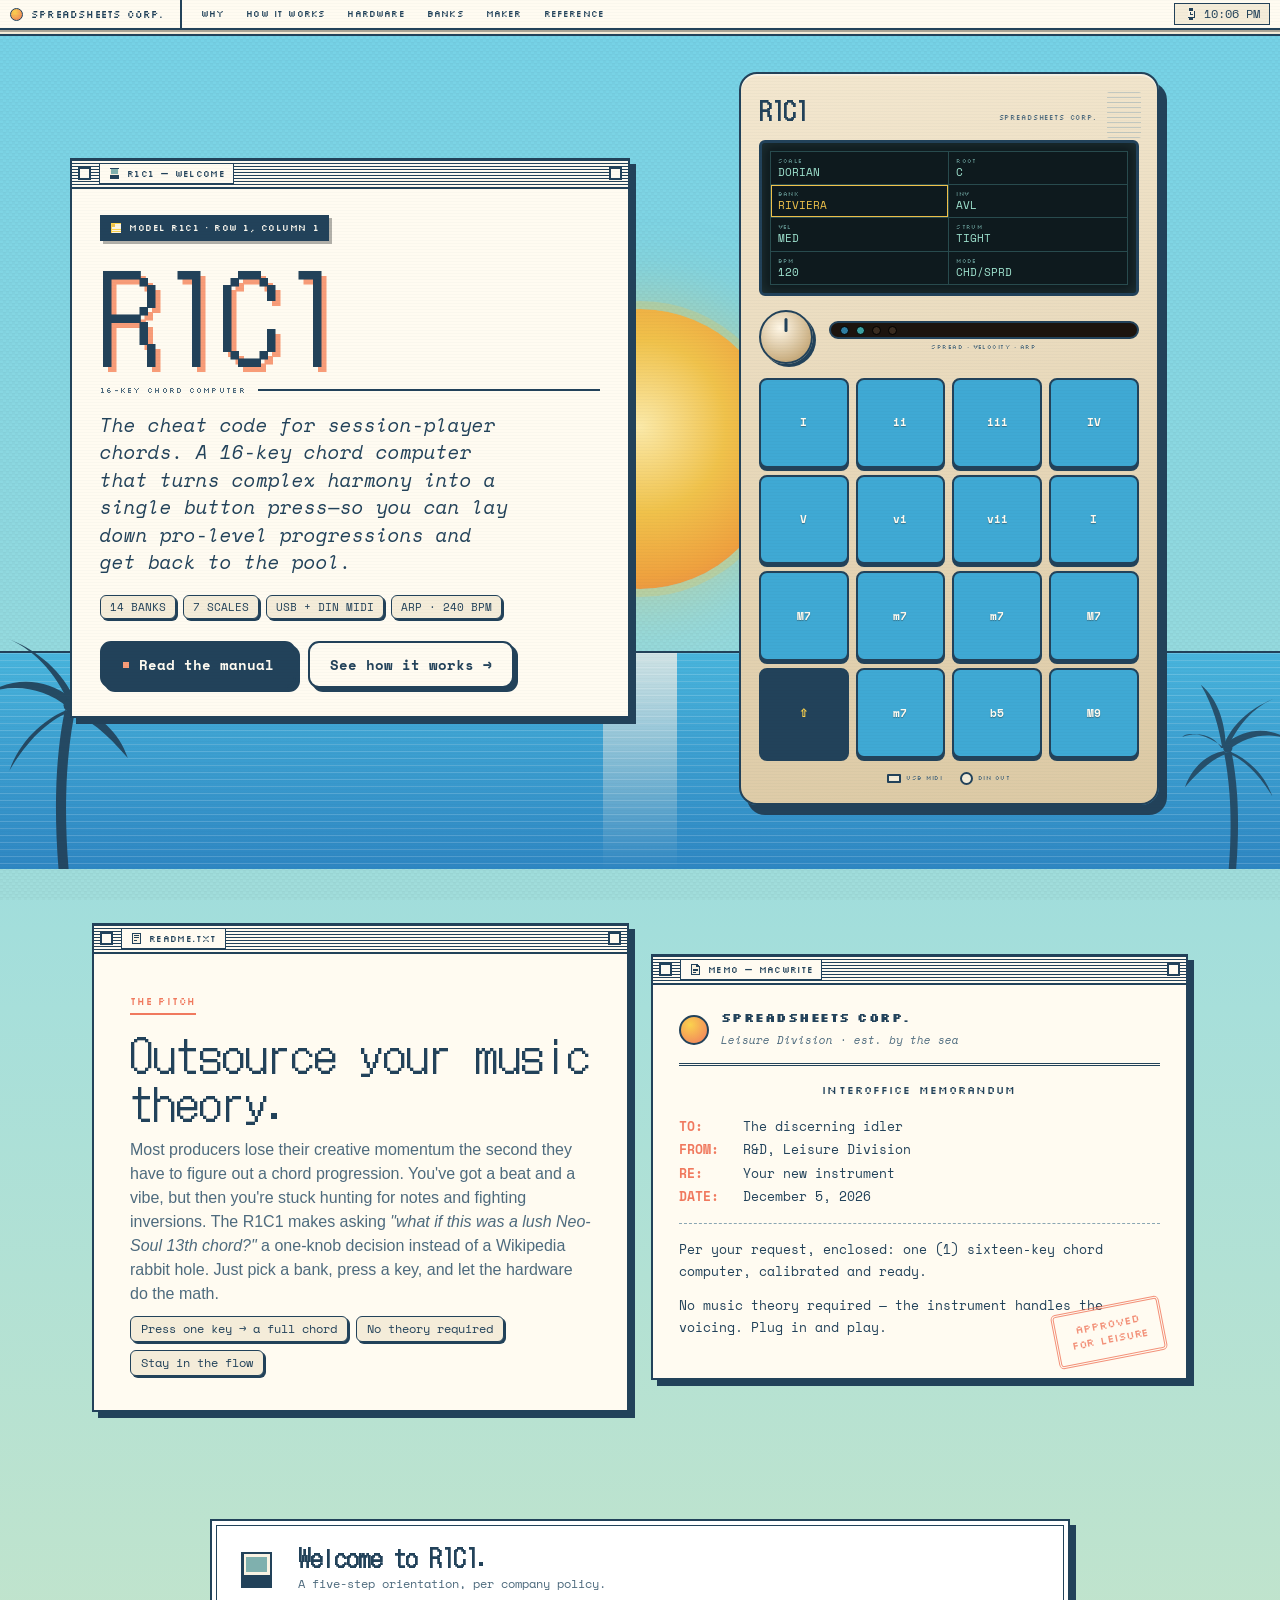
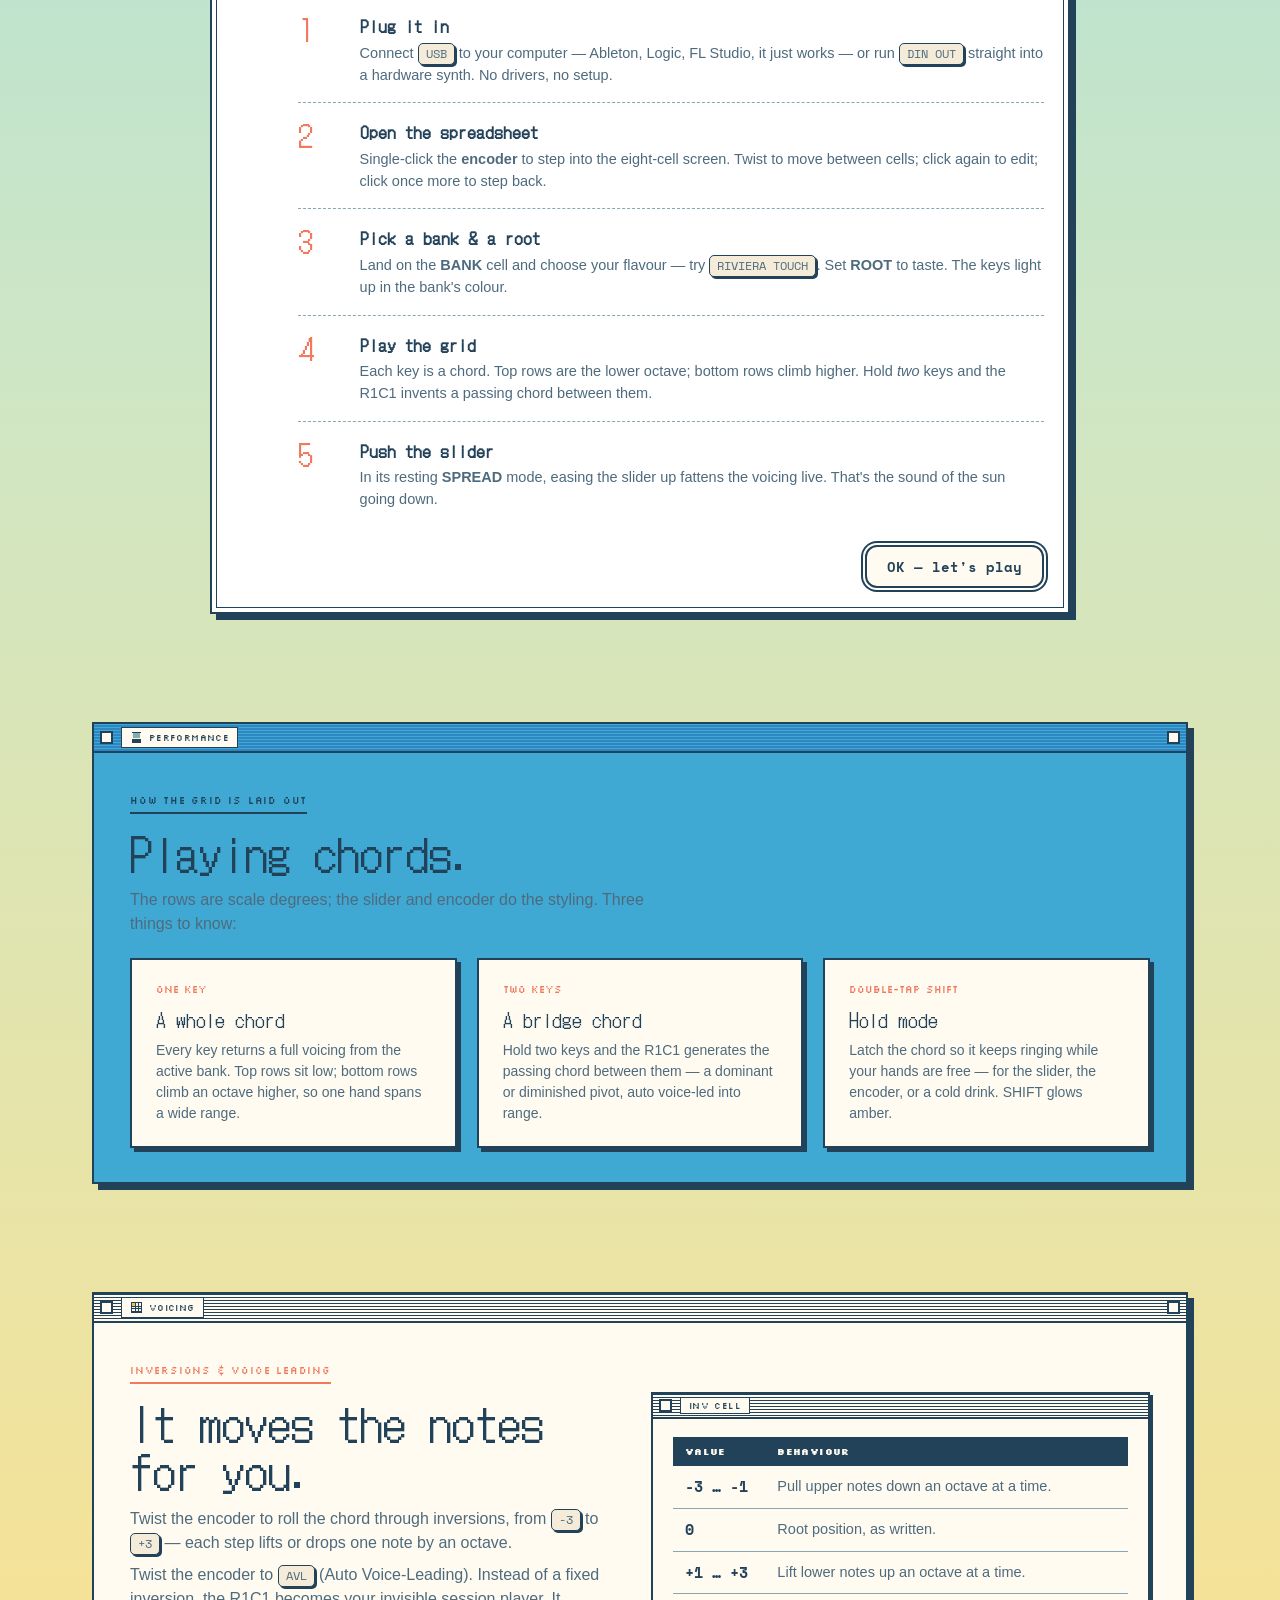
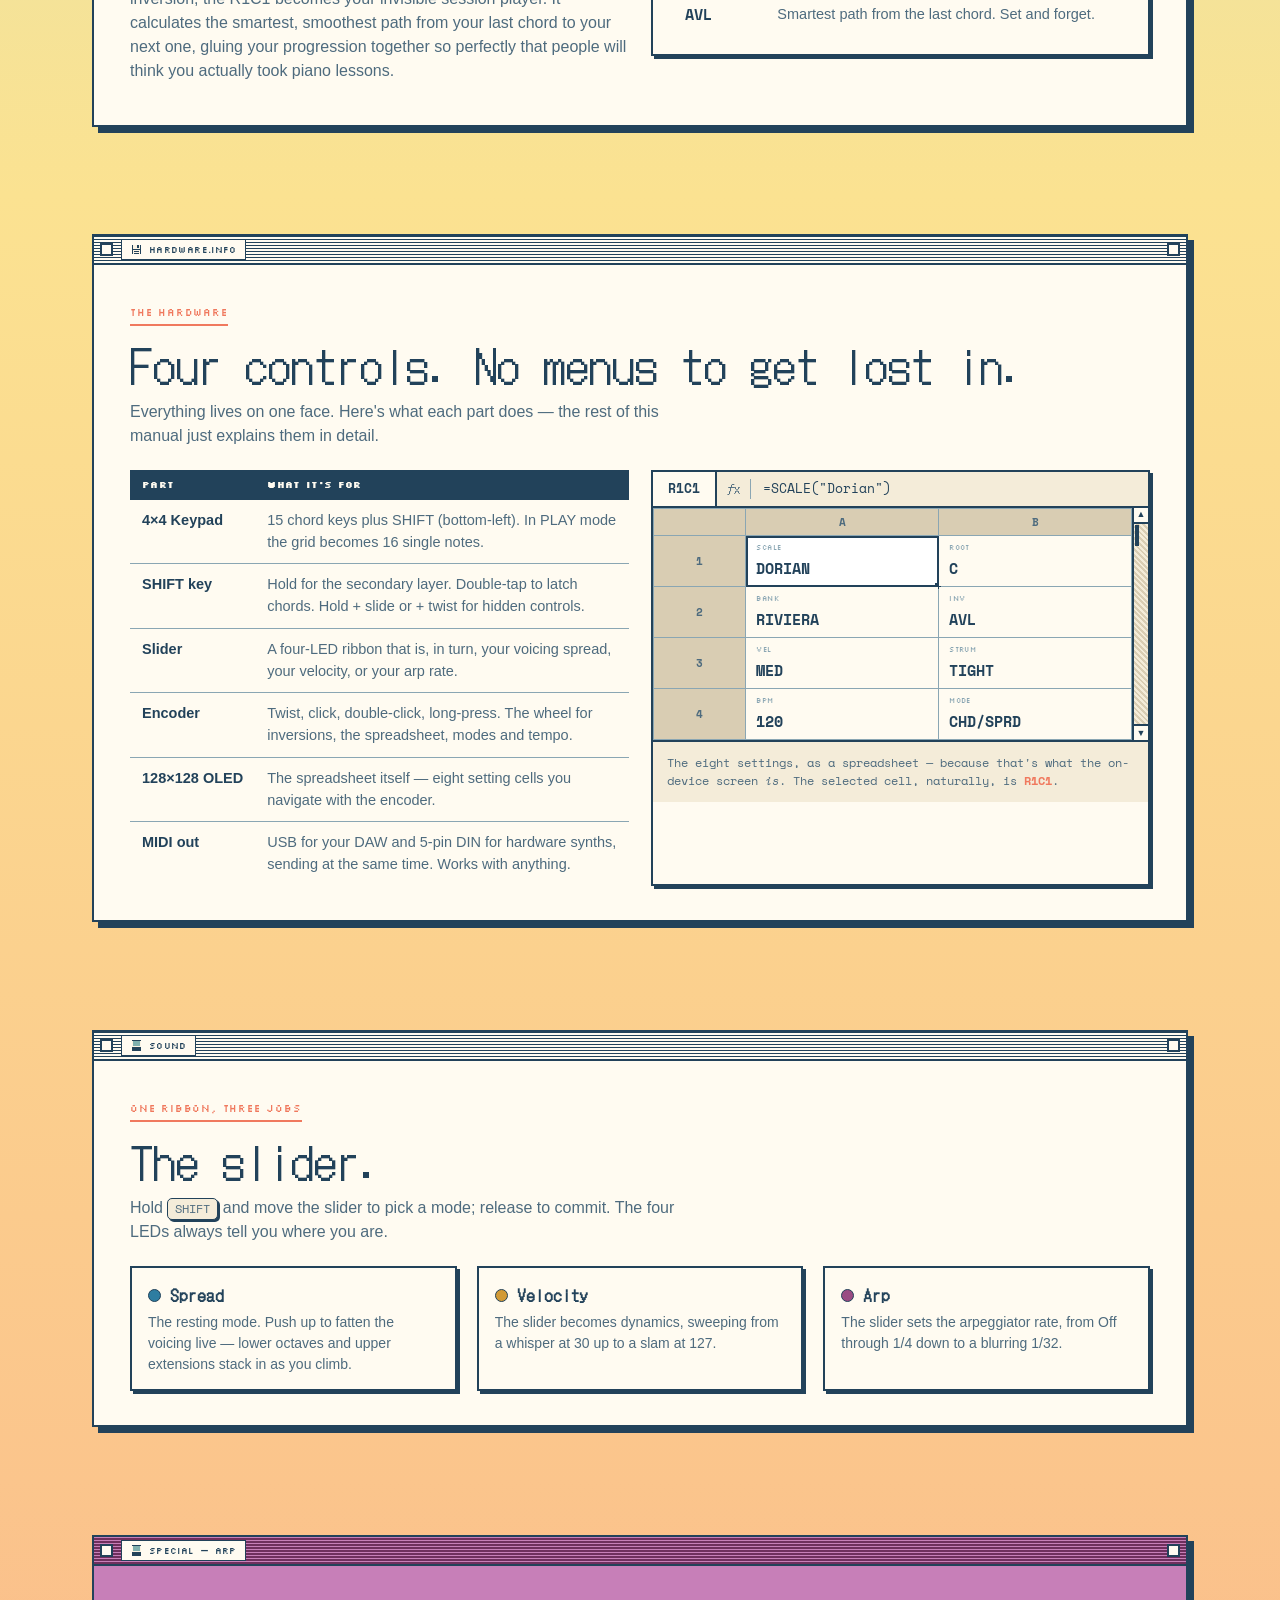
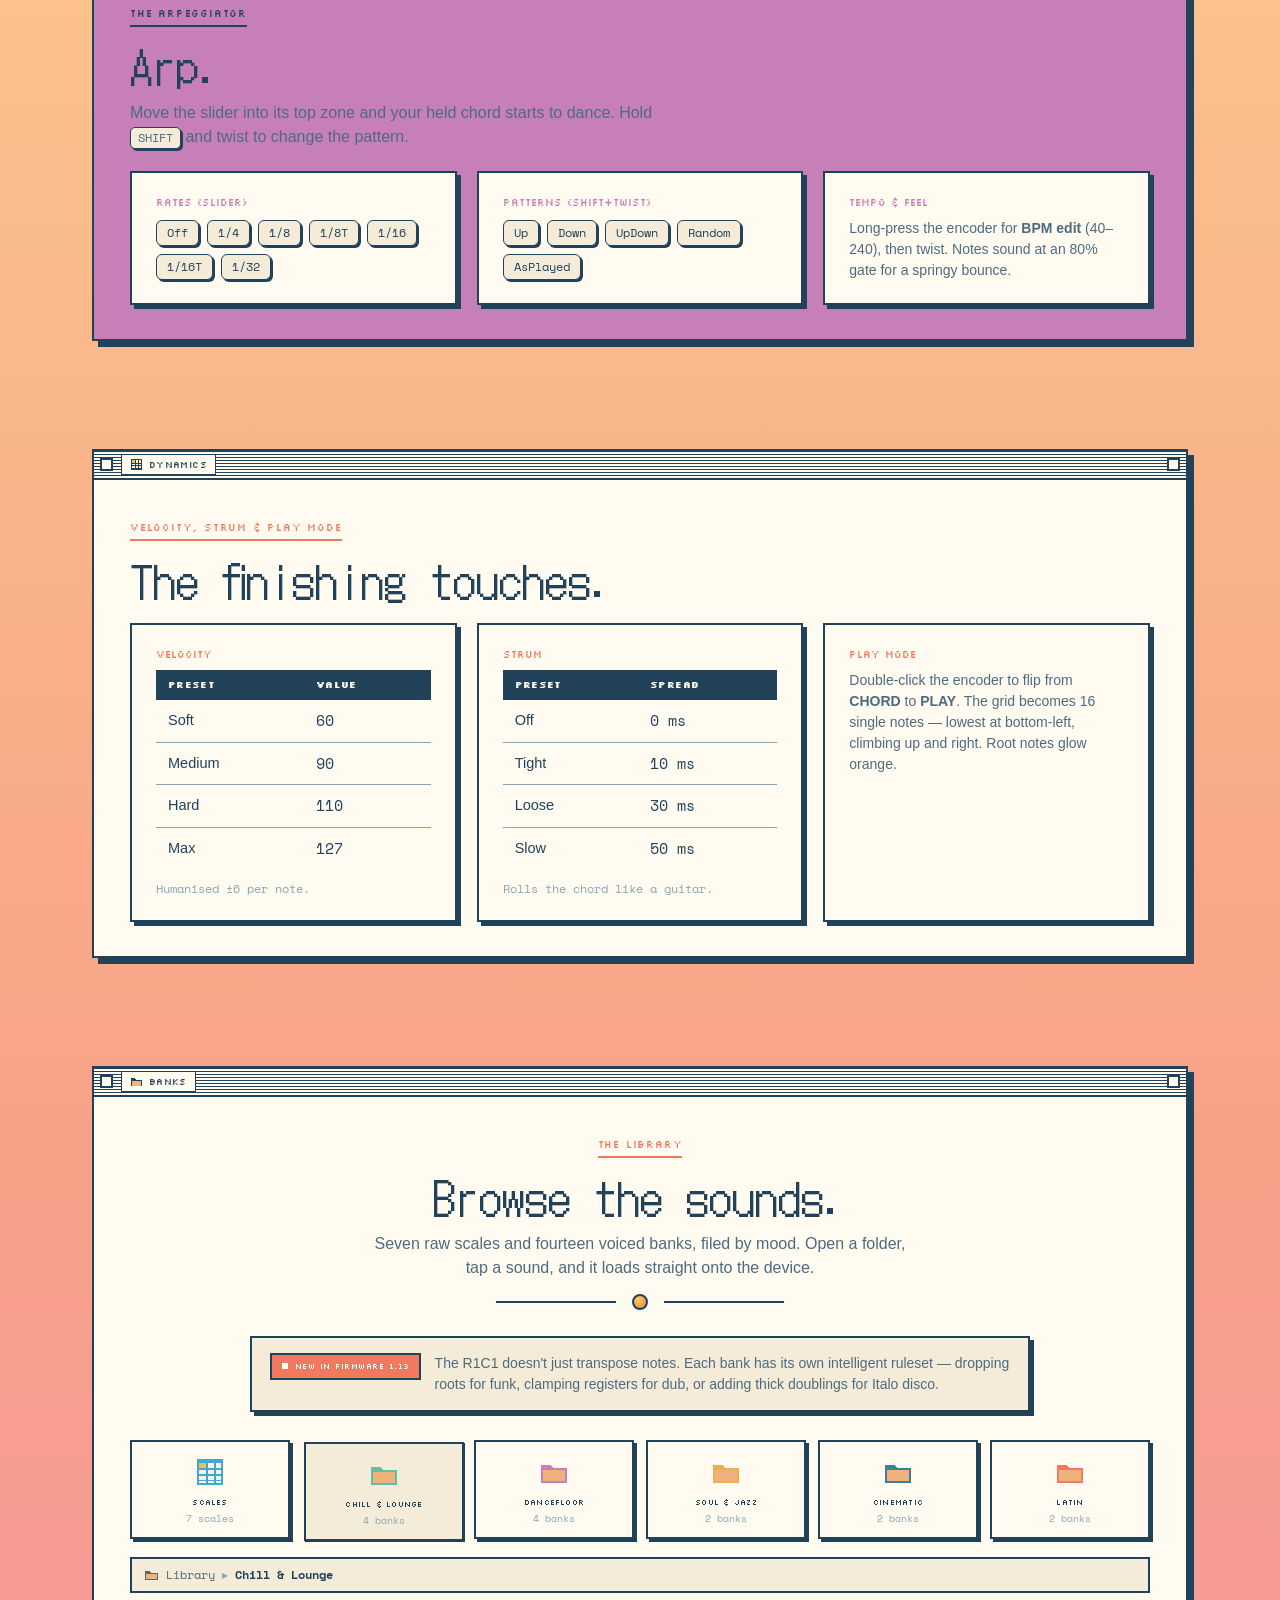
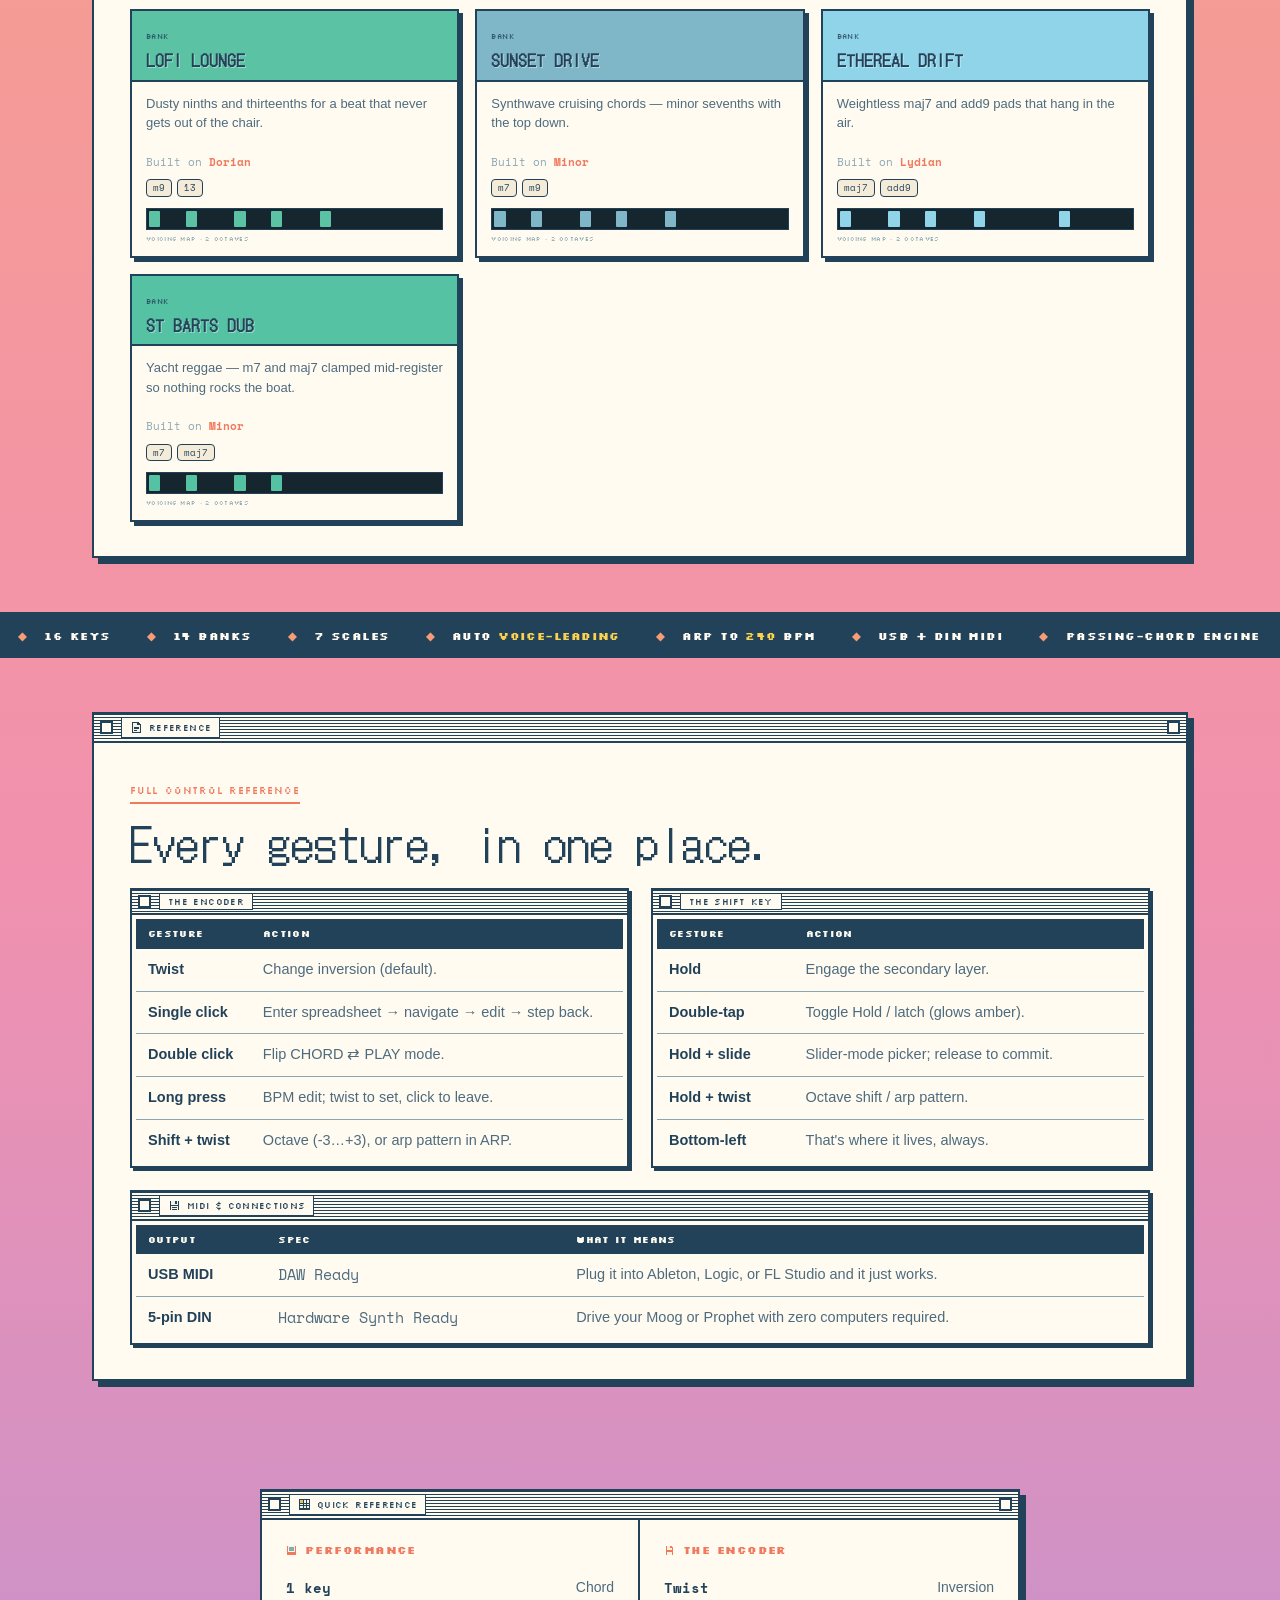
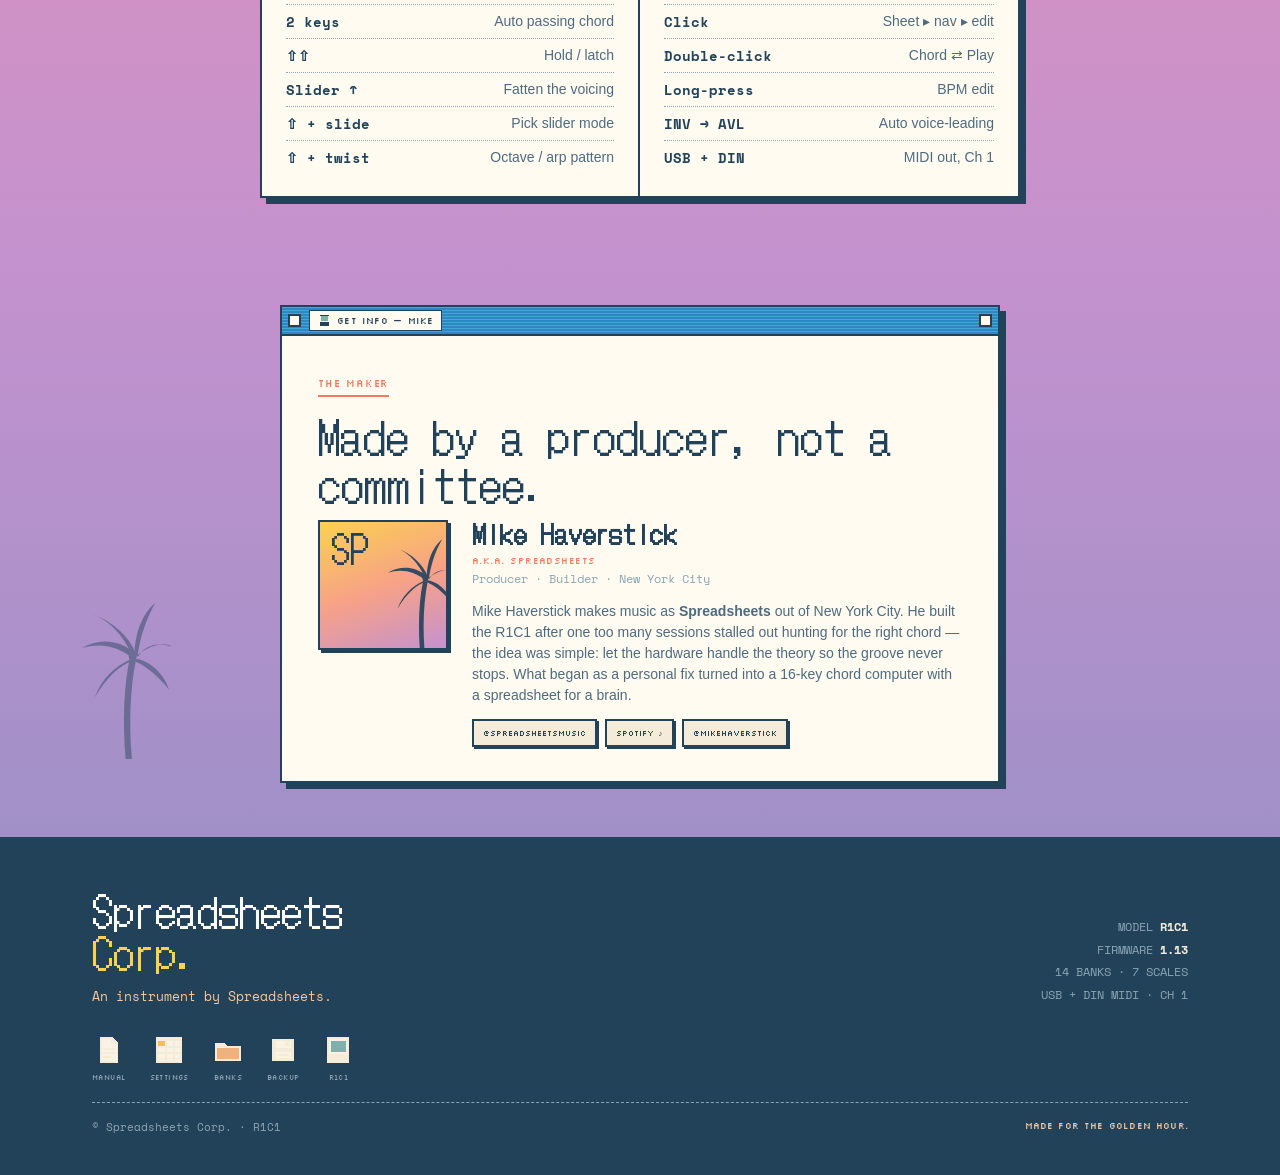
==== index.html @ 2d32500c "Rename to index.html" ====
<!DOCTYPE html>
<html lang="en">
<head>
<meta charset="UTF-8">
<meta name="viewport" content="width=device-width, initial-scale=1.0">
<title>R1C1 — Spreadsheets Corp.</title>
<link rel="preconnect" href="https://fonts.googleapis.com">
<link rel="preconnect" href="https://fonts.gstatic.com" crossorigin>
<link href="https://fonts.googleapis.com/css2?family=DotGothic16&family=Silkscreen:wght@400;700&family=Space+Mono:ital,wght@0,400;0,700;1,400&display=swap" rel="stylesheet">
<style>
/* =========================================================================
   R1C1 — SPREADSHEETS CORP.  v3
   A vintage OS that boots on the Riviera. Teal desktop, cream software.
   ========================================================================= */
:root{
  --desktop:#57C4DD; --desktop-2:#3FAACB;
  --paper:#FBF4E6; --paper-2:#FFFBF1; --paper-3:#F4ECD9;
  --ink:#22425A; --ink-2:#4E6B7E; --ink-3:#8AA6B3;
  --terra:#F0795E; --coral:#F89C78; --peach:#FBC79A; --sun:#FBD24E; --gold:#F2B23D;
  --azure:#3FA9D4; --azure-deep:#2E86C2; --sea-foam:#86D7C2; --noir:#3E6E86; --magenta:#C77FB8;
  --shadow:#22425A; --device-key:#3FA9D4;
}
*{box-sizing:border-box;margin:0;padding:0;}
html{scroll-behavior:smooth;background:#74D2E7;}
@media (prefers-reduced-motion:reduce){html{scroll-behavior:auto;}}
body{font-family:Geneva,Tahoma,Verdana,Arial,sans-serif;color:var(--ink);line-height:1.5;-webkit-font-smoothing:antialiased;overflow-x:hidden;position:relative;
  background:linear-gradient(180deg,#74D2E7 0%,#A7DFDA 11%,#CDE6C6 21%,#FBE291 37%,#FBC58C 51%,#F7A188 65%,#F291AE 79%,#C492CE 90%,#8C8FC4 100%) no-repeat;
  background-size:100% 100%;background-attachment:scroll;}

/* desktop stipple */
body::before{content:"";position:fixed;inset:0;pointer-events:none;z-index:0;
  background-image:linear-gradient(45deg,rgba(0,0,0,.07) 25%,transparent 25%,transparent 75%,rgba(0,0,0,.07) 75%),linear-gradient(45deg,rgba(0,0,0,.07) 25%,transparent 25%,transparent 75%,rgba(0,0,0,.07) 75%);
  background-size:6px 6px;background-position:0 0,3px 3px;opacity:.3;}

/* CRT scanlines — static, no flicker */
.crt{position:fixed;inset:0;z-index:998;pointer-events:none;
  background:repeating-linear-gradient(to bottom,rgba(34,66,90,.06) 0 1px,transparent 1px 3px);
  mix-blend-mode:multiply;opacity:.4;}

.display,h2.sec,.wordmark{font-family:'DotGothic16',sans-serif;}
.pixel{font-family:'Silkscreen',monospace;letter-spacing:.02em;text-transform:uppercase;}
.mono{font-family:'Space Mono',monospace;}

/* Susan Kare style icons */
.kare{width:1em;height:1em;display:inline-block;vertical-align:-.16em;shape-rendering:crispEdges;color:inherit;}
.kare.big{width:2.6em;height:2.6em;}

/* ---------- WINDOW CHROME ---------- */
.window{background:var(--paper-2);border:2px solid var(--ink);box-shadow:6px 6px 0 var(--shadow);position:relative;}
.titlebar{border-bottom:2px solid var(--ink);min-height:24px;display:flex;align-items:center;gap:8px;padding:3px 6px;
  background:repeating-linear-gradient(to bottom,var(--ink) 0 1px,transparent 1px 3px);position:relative;}
.titlebar.active-azure{background:repeating-linear-gradient(to bottom,var(--azure) 0 1px,transparent 1px 3px),var(--azure-deep);}
.titlebar.active-mag{background:repeating-linear-gradient(to bottom,var(--magenta) 0 1px,transparent 1px 3px),#6f2f5d;}
.titlebar.active-azure,.titlebar.active-mag{border-bottom-color:var(--ink);}
.titlebar .close,.titlebar .zoom{width:13px;height:13px;background:var(--paper-2);border:2px solid var(--ink);flex:0 0 auto;}
.titlebar .ttl{font-family:'Silkscreen',monospace;font-size:9px;text-transform:uppercase;background:var(--paper-2);padding:3px 8px;color:var(--ink);letter-spacing:.04em;border:1px solid var(--ink);line-height:1;display:inline-flex;align-items:center;gap:6px;}
.titlebar .ttl .kare{font-size:13px;}
.titlebar .grow{flex:1;}

/* ---------- MENU BAR ---------- */
.menubar{position:sticky;top:0;z-index:700;background:var(--paper-2);border-bottom:2px solid var(--ink);display:flex;align-items:center;height:30px;padding:0 10px;box-shadow:0 2px 0 rgba(0,0,0,.3);}
.menubar .brand{display:flex;align-items:center;gap:8px;font-family:'Silkscreen',monospace;font-size:10px;text-transform:uppercase;padding-right:16px;letter-spacing:.02em;border-right:2px solid var(--ink);margin-right:8px;height:100%;}
.menubar .brand .sun{width:13px;height:13px;border-radius:50%;background:radial-gradient(circle at 35% 30%,var(--sun),var(--terra));border:1.5px solid var(--ink);flex:0 0 auto;}
.menubar nav{display:flex;flex:1;height:100%;}
.menubar nav a{font-family:'Silkscreen',monospace;font-size:9px;text-transform:uppercase;color:var(--ink);text-decoration:none;padding:0 11px;display:flex;align-items:center;letter-spacing:.02em;}
.menubar nav a:hover{background:var(--ink);color:var(--paper-2);}
.menubar .clock{font-family:'Space Mono',monospace;font-size:12px;border:1.5px solid var(--ink);padding:1px 9px;background:var(--paper-3);display:inline-flex;align-items:center;gap:6px;}
.menubar .clock .kare{font-size:14px;}
@media (max-width:820px){.menubar nav{display:none;}.menubar .brand{font-size:9px;border-right:none;}}

/* ---------- LAYOUT ---------- */
.wrap{max-width:1140px;margin:0 auto;padding:0 22px;position:relative;z-index:1;}
section{position:relative;z-index:1;}
.band{padding:54px 0;}
.section-win{position:relative;}
.winbody{padding:34px 36px;}
.winbody.tint-azure{background:var(--azure);color:var(--ink);}
.winbody.tint-mag{background:var(--magenta);color:var(--ink);}
.eyebrow{font-family:'Silkscreen',monospace;font-size:10px;text-transform:uppercase;color:var(--terra);letter-spacing:.08em;margin-bottom:14px;display:inline-block;border-bottom:2px solid var(--terra);padding-bottom:4px;}
.tint-azure .eyebrow,.tint-mag .eyebrow{color:var(--ink);border-color:var(--ink);}
h2.sec{font-weight:400;font-size:clamp(26px,4.6vw,46px);line-height:1.05;letter-spacing:0;margin-bottom:12px;}
.sec-sub{font-size:16px;max-width:62ch;color:var(--ink-2);margin-bottom:8px;}
.tint-azure .sec-sub,.tint-mag .sec-sub{color:var(--ink-2);}
/* windows zoom-and-slide open like files landing on the desktop */
body.js .reveal{opacity:0;transform:translate(var(--rx,0),30px) scale(.94);transform-origin:top center;transition:opacity .5s ease,transform .62s cubic-bezier(.2,.85,.25,1.07);will-change:transform,opacity;}
.reveal.in{opacity:1!important;transform:none!important;}
.reveal.from-left{--rx:-48px;} .reveal.from-right{--rx:48px;}
/* pixel headlines wipe in like they're being drawn */
body.js .reveal h2.sec{clip-path:inset(0 103% 0 0);transition:clip-path .72s cubic-bezier(.32,.72,.18,1) .16s;}
body.js .reveal.in h2.sec{clip-path:inset(0 0 0 0)!important;}
/* staggered children */
body.js .stagger>*{opacity:0;transform:translateY(20px);transition:opacity .45s ease,transform .52s cubic-bezier(.2,.8,.2,1);}
body.js .stagger.in>*{opacity:1!important;transform:none!important;}
.stagger.in>*:nth-child(1){transition-delay:.04s}.stagger.in>*:nth-child(2){transition-delay:.10s}.stagger.in>*:nth-child(3){transition-delay:.16s}.stagger.in>*:nth-child(4){transition-delay:.22s}.stagger.in>*:nth-child(5){transition-delay:.28s}.stagger.in>*:nth-child(6){transition-delay:.34s}.stagger.in>*:nth-child(7){transition-delay:.40s}.stagger.in>*:nth-child(8){transition-delay:.46s}
@media (prefers-reduced-motion:reduce){body.js .reveal,body.js .stagger>*{opacity:1;transform:none;transition:none;}body.js .reveal h2.sec{clip-path:none;}}
/* scroll progress as a Mac barber-pole bar */
.scrollprog{position:fixed;top:30px;left:0;right:0;height:6px;z-index:690;background:var(--paper-3);border-bottom:2px solid var(--ink);}
.scrollprog .fill{height:100%;width:0%;background:repeating-linear-gradient(135deg,var(--azure) 0 7px,var(--sun) 7px 14px);}
@media (prefers-reduced-motion:no-preference){.scrollprog .fill{animation:barber 1.1s linear infinite;}}
@keyframes barber{from{background-position:0 0;}to{background-position:-19.8px 0;}}

/* desktop clutter icons */
.dt-icon{position:absolute;z-index:0;text-align:center;color:var(--paper-2);width:64px;}
.dt-icon .kare{font-size:34px;filter:drop-shadow(2px 2px 0 rgba(0,0,0,.4));}
.dt-icon span{display:block;font-family:'Silkscreen',monospace;font-size:7px;margin-top:5px;letter-spacing:.04em;background:rgba(27,43,44,.5);padding:2px 3px;border-radius:2px;}
@media (max-width:1300px){.dt-icon{display:none;}}

/* ---------- BOOT ---------- */
#boot{position:fixed;inset:0;z-index:2000;background:var(--desktop);display:flex;align-items:center;justify-content:center;transition:opacity .55s ease;
  background-image:linear-gradient(45deg,rgba(0,0,0,.13) 25%,transparent 25%,transparent 75%,rgba(0,0,0,.13) 75%),linear-gradient(45deg,rgba(0,0,0,.13) 25%,transparent 25%,transparent 75%,rgba(0,0,0,.13) 75%);
  background-size:6px 6px;background-position:0 0,3px 3px;}
#boot.gone{opacity:0;pointer-events:none;}
#boot .dlg{background:var(--paper-2);border:2px solid var(--ink);box-shadow:7px 7px 0 rgba(0,0,0,.5);width:300px;max-width:86vw;}
#boot .dlg .tb{height:18px;border-bottom:2px solid var(--ink);background:repeating-linear-gradient(to bottom,var(--ink) 0 1px,transparent 1px 3px);}
#boot .dlg .in{padding:26px 22px;text-align:center;}
#boot .dlg .mac{color:var(--ink);font-size:46px;margin-bottom:14px;}
#boot .dlg b{font-family:'Silkscreen',monospace;font-size:15px;display:block;letter-spacing:.04em;}
#boot .dlg span{font-family:'Silkscreen',monospace;font-size:8px;color:var(--ink-2);display:block;letter-spacing:.16em;margin-top:6px;}
#boot .bgrid{display:grid;grid-template-columns:repeat(8,1fr);gap:3px;margin:18px auto 8px;width:150px;}
#boot .bgrid i{aspect-ratio:1;border:1px solid var(--ink-3);background:var(--paper-3);opacity:.25;animation:bootcell .05s linear forwards;}
@keyframes bootcell{to{opacity:1;background:var(--coral);border-color:var(--terra);}}
#boot .fw{font-family:'Space Mono',monospace;font-size:10px;color:var(--ink-3);margin-top:6px;}

/* ---------- HERO ---------- */
#top{position:relative;overflow:hidden;}
.sky{position:absolute;inset:0;z-index:0;background:linear-gradient(180deg,#5FC8E0 0%,#9ADBD6 24%,#FBD667 50%,#F8A878 70%,#F58FA0 100%);}
.sun-big{position:absolute;left:50%;top:50%;transform:translate(-50%,-50%);width:280px;height:280px;border-radius:50%;z-index:0;background:radial-gradient(circle at 50% 42%,#FBE9A8 0%,#F0C24B 40%,#EFA23F 70%,#E07A4B 100%);box-shadow:0 0 0 8px rgba(240,194,75,.25),0 0 80px rgba(240,194,75,.5);}
.hero-ocean{position:absolute;left:0;right:0;bottom:0;height:26%;z-index:1;background:linear-gradient(180deg,#48B4DC 0%,#2E86C2 100%);border-top:2px solid var(--ink);overflow:hidden;}
.hero-ocean::before{content:"";position:absolute;inset:0;background:repeating-linear-gradient(to bottom,rgba(255,255,255,.16) 0 1px,transparent 1px 7px);}
.hero-ocean .sun-reflect{position:absolute;left:50%;top:0;bottom:0;width:74px;transform:translateX(-50%);background:linear-gradient(180deg,rgba(251,210,78,.75),rgba(251,210,78,0));mix-blend-mode:screen;}
.palm{position:absolute;bottom:0;color:var(--ink);z-index:1;pointer-events:none;}
.palm-l{left:-20px;width:152px;height:252px;opacity:.92;}
.palm-r{right:-14px;width:112px;height:186px;opacity:.85;transform:scaleX(-1);}
@media(max-width:760px){.palm-r{display:none;}.palm-l{width:104px;height:172px;left:-22px;opacity:.85;}.hero-ocean{height:20%;}}
.sea{position:absolute;left:0;right:0;bottom:0;height:30%;z-index:0;background:repeating-linear-gradient(to bottom,rgba(34,66,90,0) 0 2px,rgba(34,66,90,.10) 2px 3px),linear-gradient(180deg,rgba(245,143,160,.28),rgba(63,169,212,.6));}
.hero-inner{position:relative;z-index:2;padding:42px 0 64px;}
.hero-grid{display:grid;grid-template-columns:1.05fr .95fr;gap:40px;align-items:center;}
@media (max-width:900px){.hero-grid{grid-template-columns:1fr;gap:28px;}}
.hero-win{align-self:center;max-width:560px;}
.hero-win-body{padding:26px 28px 28px;}
.tagchip{display:inline-flex;align-items:center;gap:7px;font-family:'Silkscreen',monospace;font-size:9px;text-transform:uppercase;background:var(--ink);color:var(--paper-2);padding:6px 10px;letter-spacing:.06em;margin-bottom:18px;box-shadow:3px 3px 0 rgba(0,0,0,.3);}
.tagchip .kare{font-size:12px;color:var(--sun);}
.wordmark{font-weight:400;font-size:clamp(60px,12vw,118px);line-height:.92;letter-spacing:.01em;color:var(--ink);text-shadow:5px 5px 0 var(--coral);margin:0;}
.hero-namespec{display:flex;align-items:center;gap:12px;margin:16px 0 16px;}
.hero-namespec .ln{height:2px;background:var(--ink);flex:1;}
.hero-namespec span{font-family:'Silkscreen',monospace;font-size:8px;letter-spacing:.16em;color:var(--ink-2);text-transform:uppercase;white-space:nowrap;}
.hero-lede{font-family:'Space Mono',monospace;font-style:italic;font-size:clamp(15px,1.9vw,19px);color:var(--ink);max-width:34ch;margin:0 0 18px;line-height:1.45;}
.hero-chips{display:flex;flex-wrap:wrap;gap:7px;margin-bottom:22px;}
.hero-chips span{font-family:'Space Mono',monospace;font-size:11px;border:1.5px solid var(--ink);background:var(--paper-3);padding:3px 9px;border-radius:6px;box-shadow:2px 2px 0 var(--ink);}
.hero-buttons{display:flex;gap:12px;flex-wrap:wrap;}
.btn{display:inline-flex;align-items:center;gap:9px;font-family:'Space Mono',monospace;font-weight:700;font-size:14px;background:var(--paper-2);color:var(--ink);text-decoration:none;padding:11px 20px;border:2px solid var(--ink);box-shadow:4px 4px 0 var(--ink);border-radius:11px;transition:transform .08s,box-shadow .08s;cursor:pointer;}
.btn:hover{transform:translate(2px,2px);box-shadow:2px 2px 0 var(--ink);}
.btn.solid{background:var(--ink);color:var(--paper-2);}
.btn .blip{width:8px;height:8px;background:var(--coral);border:1.5px solid var(--ink);}
@keyframes heroRise{from{opacity:0;transform:translateY(22px);}to{opacity:1;transform:none;}}
@media (prefers-reduced-motion:no-preference){
  .hero-win{animation:heroRise .65s cubic-bezier(.2,.7,.2,1) both;animation-delay:1.9s;}
  #device{animation:heroRise .65s cubic-bezier(.2,.7,.2,1) both;animation-delay:2.05s;}
}

/* ---------- DEVICE ---------- */
.device-shell{background:linear-gradient(170deg,#F3E7CF,#DCC9A4);border:2px solid var(--ink);border-radius:18px;box-shadow:8px 10px 0 var(--shadow),inset 0 2px 0 rgba(255,255,255,.5);padding:18px;max-width:420px;margin:0 auto;position:relative;}
.device-shell::after{content:"";position:absolute;right:16px;top:18px;width:34px;height:46px;background:repeating-linear-gradient(to bottom,var(--ink-3) 0 1.5px,transparent 1.5px 5px);opacity:.45;border-radius:2px;}
.nameplate{display:flex;align-items:baseline;justify-content:space-between;margin-bottom:12px;padding-right:42px;}
.nameplate b{font-family:'DotGothic16',sans-serif;font-size:24px;}
.nameplate span{font-family:'Silkscreen',monospace;font-size:7px;color:var(--ink-2);letter-spacing:.12em;}
.oled{background:#0E1A1E;border:3px solid var(--ink);border-radius:6px;padding:8px;margin-bottom:14px;box-shadow:inset 0 0 14px rgba(127,176,174,.18);}
.oled-grid{display:grid;grid-template-columns:1fr 1fr;gap:1px;background:#284b4e;border:1px solid #284b4e;}
.ocell{background:#0E1A1E;padding:5px 7px;min-height:30px;}
.ocell .ok{font-family:'Silkscreen',monospace;font-size:6px;color:#5f8f8c;letter-spacing:.06em;}
.ocell .ov{font-family:'Space Mono',monospace;font-size:11px;color:#9fe3cf;line-height:1.2;}
.ocell.hot{outline:1.5px solid #F0C24B;outline-offset:-1px;}
.ocell.hot .ov{color:#F0C24B;}
.controlstrip{display:flex;align-items:center;gap:16px;margin-bottom:14px;}
.encoder{width:54px;height:54px;border-radius:50%;flex:0 0 auto;background:radial-gradient(circle at 38% 32%,#fff7e6,#cbb083 70%,#a98f63);border:2px solid var(--ink);box-shadow:3px 3px 0 var(--shadow);position:relative;}
.encoder::after{content:"";position:absolute;left:50%;top:6px;width:3px;height:14px;background:var(--ink);transform:translateX(-50%);border-radius:2px;}
.slider-mod{flex:1;}
.slider-track{height:18px;background:#1c140e;border:2px solid var(--ink);border-radius:10px;display:flex;align-items:center;gap:7px;padding:0 9px;}
.slider-track i{width:9px;height:9px;border-radius:50%;background:#3a2c20;border:1px solid #000;transition:background .2s;}
.slider-cap{font-family:'Silkscreen',monospace;font-size:6px;color:var(--ink-2);text-align:center;margin-top:4px;letter-spacing:.08em;}
.keypad{display:grid;grid-template-columns:repeat(4,1fr);gap:7px;}
.key{aspect-ratio:1;border:2px solid var(--ink);border-radius:8px;background:linear-gradient(160deg,#fff,#eadfc6);box-shadow:0 3px 0 var(--shadow);display:flex;align-items:center;justify-content:center;cursor:pointer;font-family:'Space Mono',monospace;font-size:11px;font-weight:700;color:var(--ink-2);transition:transform .06s,box-shadow .06s,background .2s;position:relative;}
.key .cap{position:relative;z-index:2;}
.key.lit{background:var(--device-key);color:var(--paper-2);text-shadow:0 1px 1px rgba(43,32,24,.4);}
.key.shift{background:var(--ink);color:var(--sun);}
.key.shift.holdon{background:var(--sun);color:var(--ink);}
.key:hover{transform:translateY(2px);box-shadow:0 1px 0 var(--shadow);}
.key.press{transform:translateY(3px);box-shadow:0 0 0 var(--shadow);filter:brightness(1.15);}
.ports{display:flex;justify-content:center;gap:18px;margin-top:14px;}
.port{display:flex;align-items:center;gap:5px;font-family:'Silkscreen',monospace;font-size:6px;color:var(--ink-2);letter-spacing:.08em;}
.port .din{width:13px;height:13px;border-radius:50%;border:2px solid var(--ink);background:var(--paper-3);}
.port .usb{width:14px;height:9px;border:2px solid var(--ink);background:var(--paper-3);border-radius:1px;}

/* ---------- SPEC TICKER ---------- */
.specbar{background:var(--ink);color:var(--paper-2);border-top:2px solid var(--ink);border-bottom:2px solid var(--ink);overflow:hidden;white-space:nowrap;}
.specbar .run{display:inline-block;padding:9px 0;animation:marquee 26s linear infinite;}
.specbar:hover .run{animation-play-state:paused;}
@keyframes marquee{from{transform:translateX(0);}to{transform:translateX(-50%);}}
.specbar .run b{font-family:'Silkscreen',monospace;font-size:11px;letter-spacing:.04em;margin:0 18px;}
.specbar .run b i{color:var(--sun);font-style:normal;}
.specbar .run b::before{content:"\25C6";color:var(--coral);margin-right:18px;}

/* ---------- CARDS / GRIDS ---------- */
.panel{background:var(--paper-2);border:2px solid var(--ink);box-shadow:4px 4px 0 var(--shadow);padding:22px 24px;}
.tint-azure .panel,.tint-mag .panel{background:var(--paper-2);color:var(--ink);}
.grid-2{display:grid;grid-template-columns:1fr 1fr;gap:22px;}
.grid-3{display:grid;grid-template-columns:repeat(3,1fr);gap:20px;}
@media (max-width:860px){.grid-2,.grid-3{grid-template-columns:1fr;}}
.cardh{font-family:'DotGothic16',sans-serif;font-size:19px;margin-bottom:6px;}
.pixsm{font-family:'Silkscreen',monospace;font-size:10px;margin-bottom:8px;}

/* ---------- MEMO ---------- */
.memo .winbody{padding:24px 26px 28px;position:relative;}
.letterhead{display:flex;align-items:center;gap:12px;border-bottom:3px double var(--ink);padding-bottom:12px;margin-bottom:16px;}
.letterhead .lh-sun{width:30px;height:30px;border-radius:50%;background:radial-gradient(circle at 35% 30%,var(--sun),var(--terra));border:2px solid var(--ink);flex:0 0 auto;}
.letterhead b{font-family:'Silkscreen',monospace;font-size:12px;letter-spacing:.04em;display:block;}
.letterhead i{font-family:'Space Mono',monospace;font-style:italic;font-size:11px;color:var(--ink-2);}
.memo-title{font-family:'Silkscreen',monospace;font-size:11px;letter-spacing:.1em;text-align:center;margin-bottom:16px;text-transform:uppercase;}
.memo-fields{font-family:'Space Mono',monospace;font-size:13px;border-collapse:collapse;margin-bottom:14px;}
.memo-fields td{padding:2px 0;vertical-align:top;}
.memo-fields td:first-child{color:var(--terra);font-weight:700;width:64px;}
.memo .winbody hr{border:none;border-top:1.5px dashed var(--ink-3);margin:12px 0 14px;}
.memo .winbody p{font-family:'Space Mono',monospace;font-size:13px;line-height:1.7;margin-bottom:12px;color:var(--ink);}
.stamp{position:absolute;right:22px;bottom:18px;transform:rotate(-11deg);border:3px double var(--terra);color:var(--terra);font-family:'Silkscreen',monospace;font-size:11px;padding:9px 13px;text-align:center;line-height:1.4;opacity:.82;text-transform:uppercase;border-radius:5px;}
@media (max-width:560px){.stamp{position:static;display:inline-block;margin-top:8px;transform:rotate(-4deg);}}

/* ---------- SPREADSHEET APP ---------- */
.formula-bar{display:flex;align-items:center;border-bottom:2px solid var(--ink);background:var(--paper-3);}
.formula-bar .cellref{font-family:'Space Mono',monospace;font-weight:700;font-size:13px;padding:7px 12px;border-right:2px solid var(--ink);background:var(--paper-2);min-width:64px;text-align:center;}
.formula-bar .fx{font-family:'DotGothic16',sans-serif;font-size:13px;padding:0 10px;border-right:1.5px solid var(--ink-3);color:var(--ink-2);}
.formula-bar .formula{font-family:'Space Mono',monospace;font-size:13px;padding:7px 12px;color:var(--ink);}
.sheet-scroll{display:flex;overflow-x:auto;}
.sheet{border-collapse:collapse;width:100%;font-family:'Space Mono',monospace;}
.sheet th{background:#d9cdb3;border:1px solid var(--ink-3);font-size:11px;color:var(--ink-2);text-align:center;font-weight:700;padding:5px;width:46px;}
.sheet th.corner{width:30px;}
.sheet td.cell{border:1px solid var(--ink-3);padding:7px 10px;font-size:clamp(12px,3.6vw,15px);font-weight:700;background:var(--paper-2);position:relative;min-width:96px;}
.sheet td.cell .ckey{display:block;font-family:'Silkscreen',monospace;font-size:7px;color:var(--ink-3);letter-spacing:.06em;margin-bottom:3px;font-weight:400;}
.sheet td.cell.sel{outline:2.5px solid var(--ink);outline-offset:-2px;background:#fff;}
.sheet td.cell.sel::after{content:"";position:absolute;right:-3px;bottom:-3px;width:6px;height:6px;background:var(--ink);}
.vscroll{flex:0 0 16px;border-left:2px solid var(--ink);display:flex;flex-direction:column;background:repeating-linear-gradient(45deg,var(--paper-3) 0 2px,#d9cdb3 2px 4px);}
.vscroll .up,.vscroll .down{height:16px;border-bottom:2px solid var(--ink);background:var(--paper-2);display:flex;align-items:center;justify-content:center;font-size:9px;}
.vscroll .down{border-bottom:none;border-top:2px solid var(--ink);}
.vscroll .track{flex:1;}
.vscroll .thumb{height:42px;margin:8px 1px 0;background:var(--paper-2);border:2px solid var(--ink);}
@media (max-width:560px){.vscroll{display:none;}.sheet th{width:auto;}}
.sheet-cap{font-family:'Space Mono',monospace;font-size:12px;color:var(--ink-2);padding:12px 14px;border-top:2px solid var(--ink);background:var(--paper-3);}
.sheet-cap b{color:var(--terra);}

/* ---------- DIALOG / STEPS ---------- */
.dialog{background:#fff;border:2px solid var(--ink);box-shadow:6px 6px 0 var(--shadow);padding:24px;position:relative;}
.dialog::before{content:"";position:absolute;inset:4px;border:1px solid var(--ink);pointer-events:none;}
.dlg-top{display:flex;gap:20px;align-items:flex-start;position:relative;}
.dlg-icon{flex:0 0 auto;color:var(--ink);padding-top:4px;}
.dlg-h{font-family:'DotGothic16',sans-serif;font-size:24px;line-height:1;}
.dlg-sub{font-family:'Space Mono',monospace;font-size:12px;color:var(--ink-2);margin:6px 0 4px;}
.step{display:flex;gap:18px;align-items:flex-start;padding:16px 0;border-bottom:1.5px dashed var(--ink-3);}
.step:last-child{border-bottom:none;}
.step .num{font-family:'DotGothic16',sans-serif;font-size:30px;line-height:1;color:var(--terra);flex:0 0 auto;width:44px;}
.step h4{font-family:'DotGothic16',sans-serif;font-size:17px;margin-bottom:4px;}
.step p{color:var(--ink-2);font-size:14.5px;}
.kbd{font-family:'Space Mono',monospace;font-size:12px;background:var(--paper-3);border:1.5px solid var(--ink);border-radius:5px;padding:1px 7px;box-shadow:2px 2px 0 var(--ink);white-space:nowrap;display:inline-block;}
.dlg-buttons{display:flex;justify-content:flex-end;margin-top:18px;}
.macbtn{font-family:'Space Mono',monospace;font-weight:700;font-size:14px;text-decoration:none;color:var(--ink);background:var(--paper-2);border:2px solid var(--ink);border-radius:12px;padding:9px 20px;cursor:pointer;}
.macbtn.default{box-shadow:0 0 0 2px #fff,0 0 0 4px var(--ink);}
.macbtn.default:hover{background:var(--ink);color:var(--paper-2);box-shadow:0 0 0 2px #fff,0 0 0 4px var(--ink);}

/* ---------- BANKS ---------- */
.banks-grid{display:grid;grid-template-columns:repeat(3,1fr);gap:18px;}
@media (max-width:900px){.banks-grid{grid-template-columns:1fr 1fr;}}
@media (max-width:560px){.banks-grid{grid-template-columns:1fr;}}
.bank{border:2px solid var(--ink);background:var(--paper-2);box-shadow:4px 4px 0 var(--shadow);cursor:pointer;transition:transform .1s,box-shadow .1s;overflow:hidden;}
.bank:hover{transform:translate(-2px,-2px);box-shadow:6px 6px 0 var(--shadow);}
.bank.active{transform:translate(2px,2px);box-shadow:2px 2px 0 var(--shadow);}
.bank .hd{padding:13px 15px;border-bottom:2px solid var(--ink);color:var(--ink);position:relative;background-image:repeating-linear-gradient(to bottom,rgba(255,255,255,.20) 0 1px,transparent 1px 3px);}
.bank .hd .swatch{font-family:'Silkscreen',monospace;font-size:8px;letter-spacing:.06em;opacity:.9;}
.bank .hd b{font-family:'DotGothic16',sans-serif;font-size:18px;display:block;line-height:1.05;margin-top:6px;text-shadow:1px 1px 0 rgba(255,255,255,.4);}
.bank .bd{padding:13px 15px;}
.bank .bd p{font-size:13.5px;color:var(--ink-2);min-height:58px;}
.bank .bd .meta{display:flex;gap:6px;flex-wrap:wrap;margin-top:10px;}
.bank .bd .meta span{font-family:'Space Mono',monospace;font-size:10px;border:1.5px solid var(--ink);padding:1px 7px;border-radius:4px;background:var(--paper-3);}
.bank.classic .hd{background:var(--ink);}
.bank.classic .bd p{min-height:0;}
.divider-sun{display:flex;align-items:center;gap:16px;justify-content:center;margin:0 auto 26px;}
.divider-sun .ln{height:2px;background:var(--ink);flex:1;max-width:120px;}
.divider-sun .o{width:16px;height:16px;border-radius:50%;background:radial-gradient(circle at 35% 30%,var(--sun),var(--terra));border:2px solid var(--ink);}
.fw-note{display:flex;gap:14px;align-items:flex-start;border:2px solid var(--ink);background:var(--paper-3);box-shadow:4px 4px 0 var(--shadow);padding:15px 18px;margin:0 auto 28px;max-width:780px;}
.fw-note .fw-badge{flex:0 0 auto;font-family:'Silkscreen',monospace;font-size:8px;letter-spacing:.06em;background:var(--terra);color:#fff;padding:6px 9px;display:inline-flex;align-items:center;gap:6px;border:2px solid var(--ink);line-height:1.3;text-transform:uppercase;text-align:center;}
.fw-note p{font-size:14px;color:var(--ink-2);}
@media(max-width:560px){.fw-note{flex-direction:column;gap:10px;}}
/* THE LIBRARY — Finder */
.finder{margin-top:4px;}
.folder-row{display:grid;grid-template-columns:repeat(6,1fr);gap:12px;margin-bottom:18px;}
@media(max-width:900px){.folder-row{grid-template-columns:repeat(3,1fr);}}
@media(max-width:520px){.folder-row{grid-template-columns:repeat(2,1fr);}}
.folder{border:2px solid var(--ink);background:var(--paper-2);box-shadow:3px 3px 0 var(--shadow);padding:13px 9px 11px;text-align:center;cursor:pointer;transition:transform .08s ease,box-shadow .08s ease;}
.folder:hover{transform:translate(-1px,-1px);box-shadow:5px 5px 0 var(--shadow);}
.folder.active{transform:translate(2px,2px);box-shadow:1px 1px 0 var(--shadow);background:var(--paper-3);}
.folder .fic{height:34px;display:flex;align-items:center;justify-content:center;}
.folder .fic .kare{width:30px;height:30px;}
.folder .fname{font-family:'Silkscreen',monospace;font-size:8px;letter-spacing:.03em;margin-top:8px;text-transform:uppercase;color:var(--ink);line-height:1.3;}
.folder .fcount{font-family:'Space Mono',monospace;font-size:10px;color:var(--ink-3);margin-top:3px;}
.finder-bar{display:flex;align-items:center;gap:7px;font-family:'Space Mono',monospace;font-size:12px;color:var(--ink-2);border:2px solid var(--ink);background:var(--paper-3);padding:7px 12px;margin-bottom:16px;}
.finder-bar .kare{width:15px;height:15px;}
.folder-contents{display:grid;grid-template-columns:repeat(3,1fr);gap:16px;}
@media(max-width:900px){.folder-contents{grid-template-columns:1fr 1fr;}}
@media(max-width:560px){.folder-contents{grid-template-columns:1fr;}}
.snd{border:2px solid var(--ink);background:var(--paper-2);box-shadow:4px 4px 0 var(--shadow);overflow:hidden;cursor:pointer;transition:transform .1s ease,box-shadow .1s ease;animation:sndIn .35s cubic-bezier(.2,.8,.2,1) both;}
.snd:hover{transform:translate(-2px,-2px);box-shadow:6px 6px 0 var(--shadow);}
.snd.active{transform:translate(2px,2px);box-shadow:2px 2px 0 var(--shadow);}
@keyframes sndIn{from{opacity:0;transform:translateY(14px);}to{opacity:1;transform:none;}}
.snd .sh{padding:11px 14px;border-bottom:2px solid var(--ink);color:var(--ink);background-image:repeating-linear-gradient(to bottom,rgba(255,255,255,.2) 0 1px,transparent 1px 3px);}
.snd .sh .styp{font-family:'Silkscreen',monospace;font-size:7px;letter-spacing:.06em;opacity:.85;text-transform:uppercase;}
.snd .sh b{font-family:'DotGothic16',sans-serif;font-size:17px;display:block;line-height:1.05;margin-top:5px;text-shadow:1px 1px 0 rgba(255,255,255,.4);}
.snd .sb{padding:12px 14px;}
.snd .sb p{font-size:13px;color:var(--ink-2);min-height:54px;}
.snd .built{font-family:'Space Mono',monospace;font-size:11px;color:var(--ink-3);margin:6px 0 9px;}
.snd .built b{color:var(--terra);}
.snd .chips2{display:flex;gap:5px;flex-wrap:wrap;margin-bottom:11px;}
.snd .chips2 span{font-family:'Space Mono',monospace;font-size:9px;border:1.5px solid var(--ink);padding:1px 6px;border-radius:4px;background:var(--paper-3);}
.vmap{display:flex;gap:1px;height:22px;border:1.5px solid var(--ink);background:#16262E;padding:2px;}
.vmap i{flex:1;border-radius:1px;}
.vmap i.on{background:var(--vc,#9fe3cf);}
.vmap-lab{font-family:'Silkscreen',monospace;font-size:6px;color:var(--ink-3);margin-top:5px;letter-spacing:.05em;text-transform:uppercase;}
/* MAKER — business card */
#maker{position:relative;overflow:hidden;}
.palm-maker{left:6px;bottom:24px;width:96px;height:158px;opacity:.45;z-index:0;}
@media(max-width:900px){.palm-maker{display:none;}}
.vcard{display:grid;grid-template-columns:130px 1fr;gap:24px;align-items:start;margin-top:6px;}
@media(max-width:560px){.vcard{grid-template-columns:1fr;}}
.vcard .avatar{width:130px;height:130px;border:2px solid var(--ink);box-shadow:3px 3px 0 var(--shadow);background:linear-gradient(160deg,#FBD24E 0%,#F7A188 52%,#C492CE 100%);position:relative;overflow:hidden;}
.vcard .avatar .mono{font-family:'DotGothic16',sans-serif;font-size:38px;color:var(--ink);position:absolute;left:11px;top:7px;line-height:1;}
.vcard .avatar .palm{position:absolute;right:-8px;bottom:-6px;width:70px;height:116px;color:var(--ink);opacity:.9;}
.vcard h3{font-family:'DotGothic16',sans-serif;font-size:26px;line-height:1;}
.vcard .alias{font-family:'Silkscreen',monospace;font-size:9px;color:var(--terra);letter-spacing:.05em;margin:8px 0 3px;text-transform:uppercase;}
.vcard .role{font-family:'Space Mono',monospace;font-size:12px;color:var(--ink-3);margin-bottom:13px;}
.vcard p{font-size:14px;color:var(--ink-2);margin-bottom:13px;}
.vcard .links{display:flex;gap:8px;flex-wrap:wrap;}
.vcard .links a{font-family:'Silkscreen',monospace;font-size:8px;text-decoration:none;color:var(--ink);border:2px solid var(--ink);background:var(--paper-3);padding:6px 9px;box-shadow:2px 2px 0 var(--shadow);text-transform:uppercase;transition:transform .08s ease,box-shadow .08s ease;}
.vcard .links a:hover{transform:translate(-1px,-1px);box-shadow:3px 3px 0 var(--shadow);}
.placeholder-note{font-family:'Space Mono',monospace;font-size:10px;color:var(--ink-3);margin-top:14px;font-style:italic;}

/* ---------- MODE CARDS ---------- */
.modecard{border:2px solid var(--ink);background:var(--paper-2);box-shadow:3px 3px 0 var(--shadow);padding:14px 16px;}
.modecard h4{font-family:'DotGothic16',sans-serif;font-size:17px;display:flex;align-items:center;gap:9px;}
.modecard h4 .dot{width:13px;height:13px;border-radius:50%;border:1.5px solid var(--ink);}
.modecard p{font-size:14px;color:var(--ink-2);margin-top:4px;}

/* ---------- TABLES ---------- */
.rtable{width:100%;border-collapse:collapse;font-size:14.5px;}
.rtable th{font-family:'Silkscreen',monospace;font-size:9px;text-transform:uppercase;text-align:left;background:var(--ink);color:var(--paper-2);padding:8px 12px;letter-spacing:.04em;}
.rtable td{padding:10px 12px;border-bottom:1.5px solid var(--ink-3);vertical-align:top;}
.rtable tr:last-child td{border-bottom:none;}
.rtable td:first-child{white-space:nowrap;}
.rtable .lbl{color:var(--ink-2);}
.chips{display:flex;flex-wrap:wrap;gap:8px;margin-top:10px;}
.chips .c{font-family:'Space Mono',monospace;font-size:12px;border:1.5px solid var(--ink);background:var(--paper-3);padding:3px 10px;border-radius:6px;box-shadow:2px 2px 0 var(--ink);}

/* ---------- CHEAT CARD ---------- */
.card-cols{display:grid;grid-template-columns:1fr 1fr;}
@media (max-width:720px){.card-cols{grid-template-columns:1fr;}}
.card-cols .col{padding:22px 24px;}
.card-cols .col:first-child{border-right:2px solid var(--ink);}
@media (max-width:720px){.card-cols .col:first-child{border-right:none;border-bottom:2px solid var(--ink);}}
.card-cols h4{font-family:'Silkscreen',monospace;font-size:11px;color:var(--terra);margin-bottom:12px;letter-spacing:.04em;display:flex;align-items:center;gap:8px;}
.card-row{display:flex;justify-content:space-between;gap:14px;padding:6px 0;border-bottom:1px dotted var(--ink-3);font-size:14px;}
.card-row:last-child{border-bottom:none;}
.card-row .a{font-family:'Space Mono',monospace;font-weight:700;}
.card-row .b{color:var(--ink-2);text-align:right;}

/* ---------- PLAYER ---------- */
.player{position:fixed;z-index:650;right:18px;bottom:18px;width:308px;max-width:calc(100vw - 24px);}
.player .winbody{padding:0;}
.player-row{display:flex;align-items:center;gap:12px;padding:12px 14px;}
.player .ppos{display:flex;align-items:center;justify-content:center;width:42px;height:42px;border:2px solid var(--ink);border-radius:8px;background:var(--coral);color:#fff;font-size:16px;cursor:pointer;box-shadow:3px 3px 0 var(--shadow);flex:0 0 auto;}
.player .ppos:active{transform:translate(2px,2px);box-shadow:1px 1px 0 var(--shadow);}
.player .pinfo{flex:1;min-width:0;}
.player .pbank{font-family:'DotGothic16',sans-serif;font-size:16px;line-height:1;}
.player .pstat{font-family:'Silkscreen',monospace;font-size:7px;color:var(--ink-2);letter-spacing:.08em;margin-top:5px;}
.player .meter{display:flex;gap:5px;}
.player .meter i{width:10px;height:18px;border:1.5px solid var(--ink);background:#2a2018;transition:background .12s;}
.player-foot{display:flex;align-items:center;gap:10px;border-top:2px solid var(--ink);padding:9px 14px;background:var(--paper-3);}
.player-foot label{font-family:'Silkscreen',monospace;font-size:7px;letter-spacing:.06em;color:var(--ink-2);}
.player .spread{-webkit-appearance:none;appearance:none;flex:1;height:14px;border:2px solid var(--ink);border-radius:9px;background:linear-gradient(90deg,#2E7DA1,#D29A36,#9A4B83);outline:none;}
.player .spread::-webkit-slider-thumb{-webkit-appearance:none;width:14px;height:22px;background:var(--paper-2);border:2px solid var(--ink);border-radius:4px;cursor:grab;}
.player .spread::-moz-range-thumb{width:14px;height:22px;background:var(--paper-2);border:2px solid var(--ink);border-radius:4px;cursor:grab;}
.player .mute{font-family:'Space Mono',monospace;font-size:11px;border:1.5px solid var(--ink);background:var(--paper-2);border-radius:5px;padding:2px 8px;cursor:pointer;box-shadow:2px 2px 0 var(--ink);}
.player .mute.on{background:var(--ink);color:var(--paper-2);}
.player-hint{font-family:'Space Mono',monospace;font-size:10px;color:var(--ink-2);padding:0 14px 10px;}
@media (max-width:680px){.player{left:0;right:0;bottom:0;width:100%;max-width:100%;}.player .window,.player.window{border-radius:0;border-left:none;border-right:none;box-shadow:0 -3px 0 var(--shadow);}.player-hint{display:none;}}

/* ---------- FOOTER ---------- */
footer{background:var(--ink);color:var(--paper-3);border-top:2px solid var(--ink);padding:50px 0 40px;}
footer .frow{display:flex;justify-content:space-between;align-items:flex-end;gap:30px;flex-wrap:wrap;}
footer .lg{font-family:'DotGothic16',sans-serif;font-size:42px;line-height:1;color:var(--paper-2);}
footer .lg span{color:var(--sun);}
footer .col-meta{font-family:'Space Mono',monospace;font-size:12px;line-height:1.9;text-align:right;color:var(--ink-3);}
footer .col-meta b{color:var(--paper-3);}
footer .desk-icons{display:flex;gap:24px;margin:28px 0 6px;flex-wrap:wrap;}
footer .desk-icons .di{text-align:center;color:var(--paper-3);}
footer .desk-icons .di .kare{font-size:30px;}
footer .desk-icons .di span{display:block;font-family:'Silkscreen',monospace;font-size:7px;color:var(--ink-3);margin-top:6px;letter-spacing:.06em;}
footer .rule{border:none;border-top:1.5px dashed var(--ink-3);margin:18px 0 16px;}
footer .colophon{font-family:'Space Mono',monospace;font-size:11px;color:var(--ink-3);display:flex;justify-content:space-between;flex-wrap:wrap;gap:10px;}
footer .colophon .pixel{color:var(--peach);font-size:9px;}

/* ---------- MOBILE ---------- */
@media (max-width:760px){
  .band{padding:30px 0;}
  .wrap{padding:0 14px;}
  .winbody{padding:22px 18px;}
  .panel{padding:18px;}
  .window{box-shadow:4px 4px 0 var(--shadow);}
  .device-shell{box-shadow:5px 6px 0 var(--shadow);}
  .wordmark{text-shadow:3px 3px 0 var(--coral);}
  .hero-inner{padding:30px 0 46px;}
  .hero-win-body{padding:20px 18px 22px;}
}
</style>
</head>
<body>
<div class="crt"></div>
<div class="scrollprog"><div class="fill" id="scrollfill"></div></div>

<!-- icon sprite -->
<svg width="0" height="0" style="position:absolute" aria-hidden="true">
  <symbol id="ic-sheet" viewBox="0 0 16 16"><rect x="1" y="1" width="14" height="14" fill="currentColor"/><rect x="2" y="3" width="12" height="11" fill="#FAF3E3"/><rect x="2" y="3" width="4" height="3" fill="#F0C24B"/><g fill="currentColor"><rect x="2" y="6" width="12" height="1"/><rect x="2" y="9" width="12" height="1"/><rect x="2" y="12" width="12" height="1"/><rect x="6" y="3" width="1" height="11"/><rect x="10" y="3" width="1" height="11"/></g></symbol>
  <symbol id="ic-doc" viewBox="0 0 16 16"><path d="M3 1h7l3 3v11H3z" fill="currentColor"/><path d="M4 2h5v3h3v9H4z" fill="#FAF3E3"/><g fill="currentColor"><rect x="5" y="7" width="6" height="1"/><rect x="5" y="9" width="6" height="1"/><rect x="5" y="11" width="4" height="1"/></g></symbol>
  <symbol id="ic-mac" viewBox="0 0 16 16"><rect x="2" y="1" width="12" height="14" fill="currentColor"/><rect x="3" y="2" width="10" height="8" fill="#FAF3E3"/><rect x="4" y="3" width="8" height="6" fill="#7FB0AE"/><g fill="currentColor"><rect x="4" y="11" width="8" height="1"/><rect x="5" y="13" width="3" height="1"/></g></symbol>
  <symbol id="ic-watch" viewBox="0 0 16 16"><g fill="currentColor"><rect x="6" y="1" width="4" height="3"/><rect x="6" y="12" width="4" height="3"/><rect x="4" y="4" width="8" height="8"/></g><rect x="5" y="5" width="6" height="6" fill="#FAF3E3"/><g fill="currentColor"><rect x="7" y="6" width="1" height="3"/><rect x="8" y="8" width="2" height="1"/></g></symbol>
  <symbol id="ic-floppy" viewBox="0 0 16 16"><rect x="2" y="2" width="12" height="12" fill="currentColor"/><g fill="#FAF3E3"><rect x="4" y="3" width="8" height="4"/><rect x="4" y="9" width="8" height="4"/></g><g fill="currentColor"><rect x="9" y="3" width="2" height="3"/><rect x="5" y="10" width="6" height="1"/><rect x="5" y="12" width="6" height="1"/></g></symbol>
  <symbol id="ic-folder" viewBox="0 0 16 16"><path d="M1 4h5l2 2h7v8H1z" fill="currentColor"/><rect x="2" y="7" width="12" height="6" fill="#F0B27C"/></symbol>
  <symbol id="ic-note" viewBox="0 0 16 16"><rect x="3" y="1" width="10" height="14" fill="currentColor"/><rect x="4" y="2" width="8" height="12" fill="#FAF3E3"/><g fill="currentColor"><rect x="5" y="4" width="6" height="1"/><rect x="5" y="6" width="6" height="1"/><rect x="5" y="8" width="6" height="1"/><rect x="5" y="10" width="4" height="1"/></g></symbol>
  <symbol id="ic-palm" viewBox="0 0 120 200"><g fill="currentColor"><path d="M62 200 C58 150 60 108 67 74 L75 75 C68 110 66 152 70 200 Z"/><path d="M70 72 C50 56 28 53 6 60 C28 47 52 49 72 64 Z"/><path d="M71 70 C60 44 41 24 19 16 C46 26 66 44 75 66 Z"/><path d="M73 68 C74 40 83 16 100 2 C86 26 80 50 77 70 Z"/><path d="M75 70 C94 54 115 52 120 58 C101 51 85 58 78 70 Z"/><path d="M75 73 C93 76 110 91 117 112 C100 92 85 80 72 76 Z"/><path d="M68 74 C49 82 31 99 23 122 C37 98 55 81 70 76 Z"/><circle cx="71" cy="70" r="5"/></g></symbol>
</svg>

<!-- BOOT -->
<div id="boot">
  <div class="dlg"><div class="tb"></div><div class="in">
    <div class="mac"><svg class="kare"><use href="#ic-mac"/></svg></div>
    <b>Welcome to R1C1</b><span>Spreadsheets Corp.</span>
    <div class="bgrid" id="bootgrid"></div>
    <div class="fw">Firmware 1.13 — loading the Riviera…</div>
  </div></div>
</div>

<!-- MENU BAR -->
<div class="menubar">
  <div class="brand"><span class="sun"></span> Spreadsheets&nbsp;Corp.</div>
  <nav>
    <a href="#about">Why</a><a href="#play">How It Works</a><a href="#anatomy">Hardware</a>
    <a href="#banks">Banks</a><a href="#maker">Maker</a><a href="#reference">Reference</a>
  </nav>
  <div class="clock" id="clock"><svg class="kare"><use href="#ic-watch"/></svg> <span id="clocktxt">—:—</span></div>
</div>

<!-- HERO -->
<section id="top">
  <div class="sun-big"></div>
  <div class="hero-ocean" aria-hidden="true"><span class="sun-reflect"></span></div>
  <svg class="palm palm-l" aria-hidden="true"><use href="#ic-palm"/></svg>
  <svg class="palm palm-r" aria-hidden="true"><use href="#ic-palm"/></svg>
  <div class="wrap hero-inner">
    <div class="hero-grid">
      <div class="window hero-win">
        <div class="titlebar"><span class="close"></span><span class="ttl"><svg class="kare"><use href="#ic-mac"/></svg> R1C1 — Welcome</span><span class="grow"></span><span class="zoom"></span></div>
        <div class="hero-win-body">
          <span class="tagchip"><svg class="kare"><use href="#ic-sheet"/></svg> Model R1C1 · Row 1, Column 1</span>
          <div class="wordmark">R1C1</div>
          <div class="hero-namespec"><span>16-Key Chord Computer</span><span class="ln"></span></div>
          <p class="hero-lede">The cheat code for session-player chords. A 16-key chord computer that turns complex harmony into a single button press—so you can lay down pro-level progressions and get back to the pool.</p>
          <div class="hero-chips"><span>14 BANKS</span><span>7 SCALES</span><span>USB + DIN MIDI</span><span>ARP · 240 BPM</span></div>
          <div class="hero-buttons">
            <a href="#start" class="btn solid"><span class="blip"></span> Read the manual</a>
            <a href="#play" class="btn">See how it works →</a>
          </div>
        </div>
      </div>
      <div>
        <div class="device-shell" id="device">
          <div class="nameplate"><b>R1C1</b><span>Spreadsheets&nbsp;Corp.</span></div>
          <div class="oled"><div class="oled-grid">
            <div class="ocell"><div class="ok">Scale</div><div class="ov" id="oledscaleval">DORIAN</div></div>
            <div class="ocell"><div class="ok">Root</div><div class="ov">C</div></div>
            <div class="ocell hot"><div class="ok">Bank</div><div class="ov" id="oledbankval">RIVIERA</div></div>
            <div class="ocell"><div class="ok">Inv</div><div class="ov">AVL</div></div>
            <div class="ocell"><div class="ok">Vel</div><div class="ov">MED</div></div>
            <div class="ocell"><div class="ok">Strum</div><div class="ov">TIGHT</div></div>
            <div class="ocell"><div class="ok">Bpm</div><div class="ov">120</div></div>
            <div class="ocell"><div class="ok">Mode</div><div class="ov">CHD/SPRD</div></div>
          </div></div>
          <div class="controlstrip">
            <div><div class="encoder"></div></div>
            <div class="slider-mod"><div class="slider-track"><i style="background:#2E7DA1"></i><i style="background:#3aa0a0"></i><i></i><i></i></div><div class="slider-cap">Spread · Velocity · Arp</div></div>
          </div>
          <div class="keypad" id="keypad"></div>
          <div class="ports"><div class="port"><span class="usb"></span> USB MIDI</div><div class="port"><span class="din"></span> DIN OUT</div></div>
        </div>
      </div>
    </div>
  </div>
</section>

<!-- MEMO -->
<section class="band" id="about">
  <div class="wrap">
    <div class="dt-icon" style="left:8px;top:60px;"><svg class="kare"><use href="#ic-folder"/></svg><span>Trash</span></div>
    <div class="dt-icon" style="right:6px;top:130px;"><svg class="kare"><use href="#ic-doc"/></svg><span>Sea.jpg</span></div>
    <div class="grid-2" style="align-items:center;">
      <div class="reveal from-left">
        <div class="window section-win"><div class="titlebar"><span class="close"></span><span class="ttl"><svg class="kare"><use href="#ic-note"/></svg> README.txt</span><span class="grow"></span><span class="zoom"></span></div>
        <div class="winbody">
          <span class="eyebrow">The pitch</span>
          <h2 class="sec">Outsource your music theory.</h2>
          <p class="sec-sub">Most producers lose their creative momentum the second they have to figure out a chord progression. You've got a beat and a vibe, but then you're stuck hunting for notes and fighting inversions. The R1C1 makes asking <em>"what if this was a lush Neo-Soul 13th chord?"</em> a one-knob decision instead of a Wikipedia rabbit hole. Just pick a bank, press a key, and let the hardware do the math.</p>
          <div class="chips"><span class="c">Press one key → a full chord</span><span class="c">No theory required</span><span class="c">Stay in the flow</span></div>
        </div></div>
      </div>
      <div class="reveal from-right">
        <div class="window memo"><div class="titlebar"><span class="close"></span><span class="ttl"><svg class="kare"><use href="#ic-doc"/></svg> Memo — MacWrite</span><span class="grow"></span><span class="zoom"></span></div>
          <div class="winbody">
            <div class="letterhead"><span class="lh-sun"></span><div><b>Spreadsheets Corp.</b><i>Leisure Division · est. by the sea</i></div></div>
            <div class="memo-title">Interoffice Memorandum</div>
            <table class="memo-fields"><tr><td>TO:</td><td>The discerning idler</td></tr><tr><td>FROM:</td><td>R&amp;D, Leisure Division</td></tr><tr><td>RE:</td><td>Your new instrument</td></tr><tr><td>DATE:</td><td id="memodate">—</td></tr></table>
            <hr>
            <p>Per your request, enclosed: one (1) sixteen-key chord computer, calibrated and ready.</p>
            <p>No music theory required — the instrument handles the voicing. Plug in and play.</p>
            <div class="stamp">Approved<br>for Leisure</div>
          </div>
        </div>
      </div>
    </div>
  </div>
</section>

<!-- QUICK START -->
<section class="band" id="start">
  <div class="wrap">
    <div class="dialog reveal" style="max-width:860px;margin:0 auto;">
      <div class="dlg-top">
        <div class="dlg-icon"><svg class="kare big"><use href="#ic-mac"/></svg></div>
        <div style="flex:1;min-width:0;">
          <h3 class="dlg-h">Welcome to R1C1.</h3>
          <p class="dlg-sub">A five-step orientation, per company policy.</p>
          <div class="step"><div class="num">1</div><div><h4>Plug it in</h4><p>Connect <span class="kbd">USB</span> to your computer — Ableton, Logic, FL Studio, it just works — or run <span class="kbd">DIN OUT</span> straight into a hardware synth. No drivers, no setup.</p></div></div>
          <div class="step"><div class="num">2</div><div><h4>Open the spreadsheet</h4><p>Single-click the <b>encoder</b> to step into the eight-cell screen. Twist to move between cells; click again to edit; click once more to step back.</p></div></div>
          <div class="step"><div class="num">3</div><div><h4>Pick a bank &amp; a root</h4><p>Land on the <b>BANK</b> cell and choose your flavour — try <span class="kbd">RIVIERA TOUCH</span>. Set <b>ROOT</b> to taste. The keys light up in the bank's colour.</p></div></div>
          <div class="step"><div class="num">4</div><div><h4>Play the grid</h4><p>Each key is a chord. Top rows are the lower octave; bottom rows climb higher. Hold <em>two</em> keys and the R1C1 invents a passing chord between them.</p></div></div>
          <div class="step"><div class="num">5</div><div><h4>Push the slider</h4><p>In its resting <b>SPREAD</b> mode, easing the slider up fattens the voicing live. That's the sound of the sun going down.</p></div></div>
        </div>
      </div>
      <div class="dlg-buttons"><a href="#banks" class="macbtn default">OK — let's play</a></div>
    </div>
  </div>
</section>

<!-- PLAYING CHORDS -->
<section class="band" id="play">
  <div class="wrap">
    <div class="window section-win reveal from-right"><div class="titlebar active-azure"><span class="close"></span><span class="ttl"><svg class="kare"><use href="#ic-mac"/></svg> Performance</span><span class="grow"></span><span class="zoom"></span></div>
    <div class="winbody tint-azure">
      <span class="eyebrow">How the grid is laid out</span>
      <h2 class="sec">Playing chords.</h2>
      <p class="sec-sub" style="margin-bottom:22px;">The rows are scale degrees; the slider and encoder do the styling. Three things to know:</p>
      <div class="grid-3 stagger">
        <div class="panel"><div class="pixsm" style="color:var(--terra);">One key</div><div class="cardh">A whole chord</div><p style="color:var(--ink-2);font-size:14px;">Every key returns a full voicing from the active bank. Top rows sit low; bottom rows climb an octave higher, so one hand spans a wide range.</p></div>
        <div class="panel"><div class="pixsm" style="color:var(--terra);">Two keys</div><div class="cardh">A bridge chord</div><p style="color:var(--ink-2);font-size:14px;">Hold two keys and the R1C1 generates the passing chord between them — a dominant or diminished pivot, auto voice-led into range.</p></div>
        <div class="panel"><div class="pixsm" style="color:var(--terra);">Double-tap shift</div><div class="cardh">Hold mode</div><p style="color:var(--ink-2);font-size:14px;">Latch the chord so it keeps ringing while your hands are free — for the slider, the encoder, or a cold drink. SHIFT glows amber.</p></div>
      </div>
    </div></div>
  </div>
</section>

<!-- VOICING -->
<section class="band" id="voicing">
  <div class="wrap">
    <div class="window section-win reveal from-left"><div class="titlebar"><span class="close"></span><span class="ttl"><svg class="kare"><use href="#ic-sheet"/></svg> Voicing</span><span class="grow"></span><span class="zoom"></span></div>
    <div class="winbody">
      <div class="grid-2" style="align-items:center;">
        <div>
          <span class="eyebrow">Inversions &amp; voice leading</span>
          <h2 class="sec">It moves the notes for you.</h2>
          <p class="sec-sub">Twist the encoder to roll the chord through inversions, from <span class="kbd">-3</span> to <span class="kbd">+3</span> — each step lifts or drops one note by an octave.</p>
          <p class="sec-sub">Twist the encoder to <span class="kbd">AVL</span> (Auto Voice-Leading). Instead of a fixed inversion, the R1C1 becomes your invisible session player. It calculates the smartest, smoothest path from your last chord to your next one, gluing your progression together so perfectly that people will think you actually took piano lessons.</p>
        </div>
        <div class="window" style="box-shadow:3px 3px 0 var(--shadow);"><div class="titlebar"><span class="close"></span><span class="ttl">INV cell</span></div>
          <div style="padding:18px 20px;"><table class="rtable">
            <tr><th>Value</th><th>Behaviour</th></tr>
            <tr><td class="mono"><b>-3 … -1</b></td><td class="lbl">Pull upper notes down an octave at a time.</td></tr>
            <tr><td class="mono"><b>0</b></td><td class="lbl">Root position, as written.</td></tr>
            <tr><td class="mono"><b>+1 … +3</b></td><td class="lbl">Lift lower notes up an octave at a time.</td></tr>
            <tr><td class="mono"><b>AVL</b></td><td class="lbl">Smartest path from the last chord. Set and forget.</td></tr>
          </table></div>
        </div>
      </div>
    </div></div>
  </div>
</section>

<!-- ANATOMY -->
<section class="band" id="anatomy">
  <div class="wrap">
    <div class="window section-win reveal from-left"><div class="titlebar"><span class="close"></span><span class="ttl"><svg class="kare"><use href="#ic-floppy"/></svg> Hardware.info</span><span class="grow"></span><span class="zoom"></span></div>
    <div class="winbody">
      <span class="eyebrow">The hardware</span>
      <h2 class="sec">Four controls. No menus to get lost in.</h2>
      <p class="sec-sub" style="margin-bottom:22px;">Everything lives on one face. Here's what each part does — the rest of this manual just explains them in detail.</p>
      <div class="grid-2">
        <table class="rtable">
          <tr><th>Part</th><th>What it's for</th></tr>
          <tr><td><b>4×4 Keypad</b></td><td class="lbl">15 chord keys plus SHIFT (bottom-left). In PLAY mode the grid becomes 16 single notes.</td></tr>
          <tr><td><b>SHIFT key</b></td><td class="lbl">Hold for the secondary layer. Double-tap to latch chords. Hold + slide or + twist for hidden controls.</td></tr>
          <tr><td><b>Slider</b></td><td class="lbl">A four-LED ribbon that is, in turn, your voicing spread, your velocity, or your arp rate.</td></tr>
          <tr><td><b>Encoder</b></td><td class="lbl">Twist, click, double-click, long-press. The wheel for inversions, the spreadsheet, modes and tempo.</td></tr>
          <tr><td><b>128×128 OLED</b></td><td class="lbl">The spreadsheet itself — eight setting cells you navigate with the encoder.</td></tr>
          <tr><td><b>MIDI out</b></td><td class="lbl">USB for your DAW and 5-pin DIN for hardware synths, sending at the same time. Works with anything.</td></tr>
        </table>
        <div class="window" style="box-shadow:3px 3px 0 var(--shadow);">
          <div class="formula-bar"><span class="cellref">R1C1</span><span class="fx">&fnof;x</span><span class="formula">=SCALE("Dorian")</span></div>
          <div class="sheet-scroll">
            <table class="sheet">
              <tr><th class="corner"></th><th>A</th><th>B</th></tr>
              <tr><th>1</th><td class="cell sel"><span class="ckey">Scale</span>DORIAN</td><td class="cell"><span class="ckey">Root</span>C</td></tr>
              <tr><th>2</th><td class="cell"><span class="ckey">Bank</span>RIVIERA</td><td class="cell"><span class="ckey">Inv</span>AVL</td></tr>
              <tr><th>3</th><td class="cell"><span class="ckey">Vel</span>MED</td><td class="cell"><span class="ckey">Strum</span>TIGHT</td></tr>
              <tr><th>4</th><td class="cell"><span class="ckey">Bpm</span>120</td><td class="cell"><span class="ckey">Mode</span>CHD/SPRD</td></tr>
            </table>
            <div class="vscroll"><span class="up">▲</span><span class="track"><span class="thumb"></span></span><span class="down">▼</span></div>
          </div>
          <div class="sheet-cap">The eight settings, as a spreadsheet — because that's what the on-device screen <em>is</em>. The selected cell, naturally, is <b>R1C1</b>.</div>
        </div>
      </div>
    </div></div>
  </div>
</section>

<!-- SLIDER / SOUND -->
<section class="band" id="slider">
  <div class="wrap">
    <div class="window section-win reveal from-right"><div class="titlebar"><span class="close"></span><span class="ttl"><svg class="kare"><use href="#ic-mac"/></svg> Sound</span><span class="grow"></span><span class="zoom"></span></div>
    <div class="winbody">
      <span class="eyebrow">One ribbon, three jobs</span>
      <h2 class="sec">The slider.</h2>
      <p class="sec-sub" style="margin-bottom:22px;">Hold <span class="kbd">SHIFT</span> and move the slider to pick a mode; release to commit. The four LEDs always tell you where you are.</p>
      <div class="grid-3 stagger">
        <div class="modecard"><h4><span class="dot" style="background:#2E7DA1;"></span> Spread</h4><p>The resting mode. Push up to fatten the voicing live — lower octaves and upper extensions stack in as you climb.</p></div>
        <div class="modecard"><h4><span class="dot" style="background:#D29A36;"></span> Velocity</h4><p>The slider becomes dynamics, sweeping from a whisper at 30 up to a slam at 127.</p></div>
        <div class="modecard"><h4><span class="dot" style="background:#9A4B83;"></span> Arp</h4><p>The slider sets the arpeggiator rate, from Off through 1/4 down to a blurring 1/32.</p></div>
      </div>
    </div></div>
  </div>
</section>

<!-- ARP -->
<section class="band" id="arp">
  <div class="wrap">
    <div class="window section-win reveal from-right"><div class="titlebar active-mag"><span class="close"></span><span class="ttl"><svg class="kare"><use href="#ic-mac"/></svg> Special — Arp</span><span class="grow"></span><span class="zoom"></span></div>
    <div class="winbody tint-mag">
      <span class="eyebrow">The arpeggiator</span>
      <h2 class="sec">Arp.</h2>
      <p class="sec-sub" style="margin-bottom:22px;">Move the slider into its top zone and your held chord starts to dance. Hold <span class="kbd">SHIFT</span> and twist to change the pattern.</p>
      <div class="grid-3 stagger">
        <div class="panel"><div class="pixsm" style="color:var(--magenta);">Rates (slider)</div><div class="chips"><span class="c">Off</span><span class="c">1/4</span><span class="c">1/8</span><span class="c">1/8T</span><span class="c">1/16</span><span class="c">1/16T</span><span class="c">1/32</span></div></div>
        <div class="panel"><div class="pixsm" style="color:var(--magenta);">Patterns (shift+twist)</div><div class="chips"><span class="c">Up</span><span class="c">Down</span><span class="c">UpDown</span><span class="c">Random</span><span class="c">AsPlayed</span></div></div>
        <div class="panel"><div class="pixsm" style="color:var(--magenta);">Tempo &amp; feel</div><p style="font-size:14px;color:var(--ink-2);">Long-press the encoder for <b>BPM edit</b> (40–240), then twist. Notes sound at an 80% gate for a springy bounce.</p></div>
      </div>
    </div></div>
  </div>
</section>

<!-- DYNAMICS -->
<section class="band" id="dynamics">
  <div class="wrap">
    <div class="window section-win reveal from-left"><div class="titlebar"><span class="close"></span><span class="ttl"><svg class="kare"><use href="#ic-sheet"/></svg> Dynamics</span><span class="grow"></span><span class="zoom"></span></div>
    <div class="winbody">
      <span class="eyebrow">Velocity, strum &amp; play mode</span>
      <h2 class="sec">The finishing touches.</h2>
      <div class="grid-3 stagger" style="margin-top:20px;">
        <div class="panel">
          <div class="pixsm" style="color:var(--terra);">Velocity</div>
          <table class="rtable"><tr><th>Preset</th><th>Value</th></tr><tr><td>Soft</td><td class="mono">60</td></tr><tr><td>Medium</td><td class="mono">90</td></tr><tr><td>Hard</td><td class="mono">110</td></tr><tr><td>Max</td><td class="mono">127</td></tr></table>
          <p style="font-size:12px;color:var(--ink-3);margin-top:10px;font-family:'Space Mono',monospace;">Humanised ±6 per note.</p>
        </div>
        <div class="panel">
          <div class="pixsm" style="color:var(--terra);">Strum</div>
          <table class="rtable"><tr><th>Preset</th><th>Spread</th></tr><tr><td>Off</td><td class="mono">0 ms</td></tr><tr><td>Tight</td><td class="mono">10 ms</td></tr><tr><td>Loose</td><td class="mono">30 ms</td></tr><tr><td>Slow</td><td class="mono">50 ms</td></tr></table>
          <p style="font-size:12px;color:var(--ink-3);margin-top:10px;font-family:'Space Mono',monospace;">Rolls the chord like a guitar.</p>
        </div>
        <div class="panel">
          <div class="pixsm" style="color:var(--terra);">Play Mode</div>
          <p style="font-size:14px;color:var(--ink-2);">Double-click the encoder to flip from <b>CHORD</b> to <b>PLAY</b>. The grid becomes 16 single notes — lowest at bottom-left, climbing up and right. Root notes glow orange.</p>
        </div>
      </div>
    </div></div>
  </div>
</section>

<!-- BANKS -->
<section class="band" id="banks">
  <div class="wrap">
    <div class="dt-icon" style="left:6px;top:90px;"><svg class="kare"><use href="#ic-floppy"/></svg><span>Samples</span></div>
    <div class="window section-win reveal from-left"><div class="titlebar"><span class="close"></span><span class="ttl"><svg class="kare"><use href="#ic-folder"/></svg> Banks</span><span class="grow"></span><span class="zoom"></span></div>
    <div class="winbody">
      <div style="text-align:center;margin-bottom:14px;">
        <span class="eyebrow">The library</span>
        <h2 class="sec">Browse the sounds.</h2>
        <p class="sec-sub" style="margin:0 auto;">Seven raw scales and fourteen voiced banks, filed by mood. Open a folder, tap a sound, and it loads straight onto the device.</p>
      </div>
      <div class="divider-sun"><span class="ln"></span><span class="o"></span><span class="ln"></span></div>
      <div class="fw-note">
        <span class="fw-badge"><svg class="kare"><use href="#ic-floppy"/></svg> New in Firmware 1.13</span>
        <p>The R1C1 doesn't just transpose notes. Each bank has its own intelligent ruleset — dropping roots for funk, clamping registers for dub, or adding thick doublings for Italo disco.</p>
      </div>
      <div class="finder">
        <div class="folder-row" id="folderRow"></div>
        <div class="finder-bar"><svg class="kare"><use href="#ic-folder"/></svg> Library <span style="color:var(--ink-3)">&#9656;</span> <b id="crumb" style="color:var(--ink)">&nbsp;</b></div>
        <div class="folder-contents" id="folderContents"></div>
      </div>
    </div></div>
  </div>
</section>

<!-- SPEC TICKER -->
<div class="specbar"><div class="run" id="ticker"></div></div>

<!-- REFERENCE -->
<section class="band" id="reference">
  <div class="wrap">
    <div class="window section-win reveal from-right"><div class="titlebar"><span class="close"></span><span class="ttl"><svg class="kare"><use href="#ic-doc"/></svg> Reference</span><span class="grow"></span><span class="zoom"></span></div>
    <div class="winbody">
      <span class="eyebrow">Full control reference</span>
      <h2 class="sec">Every gesture, in one place.</h2>
      <div class="grid-2" style="margin:22px 0;">
        <div class="window" style="box-shadow:3px 3px 0 var(--shadow);"><div class="titlebar"><span class="close"></span><span class="ttl">The Encoder</span></div>
          <div style="padding:4px;"><table class="rtable">
            <tr><th>Gesture</th><th>Action</th></tr>
            <tr><td><b>Twist</b></td><td class="lbl">Change inversion (default).</td></tr>
            <tr><td><b>Single click</b></td><td class="lbl">Enter spreadsheet → navigate → edit → step back.</td></tr>
            <tr><td><b>Double click</b></td><td class="lbl">Flip CHORD ⇄ PLAY mode.</td></tr>
            <tr><td><b>Long press</b></td><td class="lbl">BPM edit; twist to set, click to leave.</td></tr>
            <tr><td><b>Shift + twist</b></td><td class="lbl">Octave (-3…+3), or arp pattern in ARP.</td></tr>
          </table></div>
        </div>
        <div class="window" style="box-shadow:3px 3px 0 var(--shadow);"><div class="titlebar"><span class="close"></span><span class="ttl">The SHIFT Key</span></div>
          <div style="padding:4px;"><table class="rtable">
            <tr><th>Gesture</th><th>Action</th></tr>
            <tr><td><b>Hold</b></td><td class="lbl">Engage the secondary layer.</td></tr>
            <tr><td><b>Double-tap</b></td><td class="lbl">Toggle Hold / latch (glows amber).</td></tr>
            <tr><td><b>Hold + slide</b></td><td class="lbl">Slider-mode picker; release to commit.</td></tr>
            <tr><td><b>Hold + twist</b></td><td class="lbl">Octave shift / arp pattern.</td></tr>
            <tr><td><b>Bottom-left</b></td><td class="lbl">That's where it lives, always.</td></tr>
          </table></div>
        </div>
      </div>
      <div class="window" style="box-shadow:3px 3px 0 var(--shadow);"><div class="titlebar"><span class="close"></span><span class="ttl"><svg class="kare"><use href="#ic-floppy"/></svg> MIDI &amp; Connections</span></div>
        <div style="padding:4px;"><table class="rtable">
          <tr><th>Output</th><th>Spec</th><th>What it means</th></tr>
          <tr><td><b>USB MIDI</b></td><td class="mono lbl">DAW Ready</td><td class="lbl">Plug it into Ableton, Logic, or FL Studio and it just works.</td></tr>
          <tr><td><b>5-pin DIN</b></td><td class="mono lbl">Hardware Synth Ready</td><td class="lbl">Drive your Moog or Prophet with zero computers required.</td></tr>
        </table></div>
      </div>
    </div></div>
  </div>
</section>

<!-- CHEAT CARD -->
<section class="band" id="card">
  <div class="wrap">
    <div class="window section-win reveal from-left" style="max-width:760px;margin:0 auto;"><div class="titlebar"><span class="close"></span><span class="ttl"><svg class="kare"><use href="#ic-sheet"/></svg> Quick Reference</span><span class="grow"></span><span class="zoom"></span></div>
      <div class="card-cols">
        <div class="col">
          <h4><svg class="kare"><use href="#ic-mac"/></svg> Performance</h4>
          <div class="card-row"><span class="a">1 key</span><span class="b">Chord</span></div>
          <div class="card-row"><span class="a">2 keys</span><span class="b">Auto passing chord</span></div>
          <div class="card-row"><span class="a">⇧⇧</span><span class="b">Hold / latch</span></div>
          <div class="card-row"><span class="a">Slider ↑</span><span class="b">Fatten the voicing</span></div>
          <div class="card-row"><span class="a">⇧ + slide</span><span class="b">Pick slider mode</span></div>
          <div class="card-row"><span class="a">⇧ + twist</span><span class="b">Octave / arp pattern</span></div>
        </div>
        <div class="col">
          <h4><svg class="kare"><use href="#ic-doc"/></svg> The Encoder</h4>
          <div class="card-row"><span class="a">Twist</span><span class="b">Inversion</span></div>
          <div class="card-row"><span class="a">Click</span><span class="b">Sheet ▸ nav ▸ edit</span></div>
          <div class="card-row"><span class="a">Double-click</span><span class="b">Chord ⇄ Play</span></div>
          <div class="card-row"><span class="a">Long-press</span><span class="b">BPM edit</span></div>
          <div class="card-row"><span class="a">INV → AVL</span><span class="b">Auto voice-leading</span></div>
          <div class="card-row"><span class="a">USB + DIN</span><span class="b">MIDI out, Ch 1</span></div>
        </div>
      </div>
    </div>
  </div>
</section>

<!-- MAKER -->
<section class="band" id="maker">
  <div class="wrap">
    <svg class="palm palm-maker" aria-hidden="true"><use href="#ic-palm"/></svg>
    <div class="window section-win reveal from-right" style="max-width:720px;margin:0 auto;">
      <div class="titlebar active-azure"><span class="close"></span><span class="ttl"><svg class="kare"><use href="#ic-mac"/></svg> Get Info — Mike</span><span class="grow"></span><span class="zoom"></span></div>
      <div class="winbody">
        <span class="eyebrow">The maker</span>
        <h2 class="sec">Made by a producer, not a committee.</h2>
        <div class="vcard">
          <div class="avatar"><span class="mono">SP</span><svg class="palm"><use href="#ic-palm"/></svg></div>
          <div>
            <h3>Mike Haverstick</h3>
            <div class="alias">a.k.a. Spreadsheets</div>
            <div class="role">Producer · Builder · New York City</div>
            <p>Mike Haverstick makes music as <b>Spreadsheets</b> out of New York City. He built the R1C1 after one too many sessions stalled out hunting for the right chord — the idea was simple: let the hardware handle the theory so the groove never stops. What began as a personal fix turned into a 16-key chord computer with a spreadsheet for a brain.</p>
            <div class="links">
              <a href="https://www.instagram.com/spreadsheetsmusic" target="_blank" rel="noopener">@spreadsheetsmusic</a><a href="https://open.spotify.com/artist/2tEwhtbQ13QvuhsFPMmd6G" target="_blank" rel="noopener">Spotify &#9834;</a><a href="https://www.instagram.com/mikehaverstick" target="_blank" rel="noopener">@mikehaverstick</a>
            </div>
          </div>
        </div>
      </div>
    </div>
  </div>
</section>

<!-- FOOTER -->
<footer>
  <div class="wrap">
    <div class="frow">
      <div><div class="lg">Spreadsheets<br><span>Corp.</span></div><p style="font-family:'Space Mono',monospace;font-size:13px;color:var(--peach);margin-top:14px;">An instrument by Spreadsheets.</p></div>
      <div class="col-meta"><div>MODEL <b>R1C1</b></div><div>FIRMWARE <b>1.13</b></div><div>14 BANKS · 7 SCALES</div><div>USB + DIN MIDI · CH 1</div></div>
    </div>
    <div class="desk-icons">
      <div class="di"><svg class="kare"><use href="#ic-doc"/></svg><span>Manual</span></div>
      <div class="di"><svg class="kare"><use href="#ic-sheet"/></svg><span>Settings</span></div>
      <div class="di"><svg class="kare"><use href="#ic-folder"/></svg><span>Banks</span></div>
      <div class="di"><svg class="kare"><use href="#ic-floppy"/></svg><span>Backup</span></div>
      <div class="di"><svg class="kare"><use href="#ic-mac"/></svg><span>R1C1</span></div>
    </div>
    <hr class="rule">
    <div class="colophon"><span>© Spreadsheets Corp. · R1C1</span><span class="pixel">Made for the golden hour.</span></div>
  </div>
</footer>

<script>
document.body.classList.add('js');
/* ---------- boot ---------- */
(function(){
  var grid=document.getElementById('bootgrid');
  var reduce=window.matchMedia('(prefers-reduced-motion:reduce)').matches;
  for(var i=0;i<16;i++){var c=document.createElement('i');c.style.animationDelay=(i*0.04)+'s';grid.appendChild(c);}
  var boot=document.getElementById('boot');
  function dismiss(){boot.classList.add('gone');setTimeout(function(){boot.style.display='none';},620);}
  if(reduce){dismiss();}else{setTimeout(dismiss,1850);}
  boot.addEventListener('click',dismiss);
})();
/* ---------- clock + memo date ---------- */
(function(){
  var el=document.getElementById('clocktxt');
  function tick(){var d=new Date(),h=d.getHours(),m=d.getMinutes();el.textContent=(h%12||12)+':'+String(m).padStart(2,'0')+(h<12?' AM':' PM');}
  tick();setInterval(tick,15000);
  var md=document.getElementById('memodate');
  try{md.textContent=new Date().toLocaleDateString(undefined,{year:'numeric',month:'long',day:'numeric'});}catch(e){md.textContent='Today';}
})();
/* ---------- ticker ---------- */
(function(){
  var bits=["16 KEYS","14 BANKS","7 SCALES","AUTO <i>VOICE-LEADING</i>","ARP TO <i>240</i> BPM","USB + DIN MIDI","PASSING-CHORD ENGINE","128×128 OLED","<i>SPREAD</i> / VELOCITY / ARP","FIRMWARE 1.13"];
  var html=bits.map(function(b){return '<b>'+b+'</b>';}).join('');
  document.getElementById('ticker').innerHTML=html+html;
})();
/* ---------- scroll reveal + stagger ---------- */
(function(){
  var targets=document.querySelectorAll('.reveal,.stagger');
  var io=new IntersectionObserver(function(es){es.forEach(function(e){if(e.isIntersecting){e.target.classList.add('in');io.unobserve(e.target);}});},{threshold:.12});
  targets.forEach(function(el){io.observe(el);});
  /* safety net: if anything never fires, reveal it */
  setTimeout(function(){targets.forEach(function(el){el.classList.add('in');});},5000);
})();
/* ---------- scroll progress (barber-pole) ---------- */
(function(){
  var fill=document.getElementById('scrollfill');
  function upd(){var h=document.documentElement,sc=h.scrollTop||document.body.scrollTop,max=(h.scrollHeight-h.clientHeight)||1;fill.style.width=Math.max(0,Math.min(100,(sc/max)*100))+'%';}
  upd();window.addEventListener('scroll',upd,{passive:true});window.addEventListener('resize',upd);
})();

/* ---------- device keypad (visual only) ---------- */
(function(){
  var labels=["I","ii","iii","IV","V","vi","vii","I","M7","m7","m7","M7","⇧","m7","b5","M9"];
  var pad=document.getElementById('keypad');
  for(var i=0;i<16;i++){
    (function(idx){
      var k=document.createElement('div');
      k.className=(idx===12)?'key shift':'key lit';
      k.innerHTML='<span class="cap">'+labels[idx]+'</span>';
      k.addEventListener('click',function(){
        if(idx===12){this.classList.toggle('holdon');return;}
        var self=this; self.classList.add('press'); setTimeout(function(){self.classList.remove('press');},130);
      });
      pad.appendChild(k);
    })(i);
  }
})();

/* ---------- THE LIBRARY: Finder of scales + banks, grouped by mood ---------- */
function S(name,desc,iv){return {type:'scale',name:name,scale:name,desc:desc,off:iv};}
function B(name,short,scale,desc,chords,off,col){return {type:'bank',name:name,short:short,scale:scale,desc:desc,chords:chords,off:off,col:col};}
var THEMES=[
 {key:'scales',name:'Scales',sub:'The raw modes',icon:'#ic-sheet',col:'#3FA9D4',items:[
   S('Major','Bright, resolved, sunny.',[0,2,4,5,7,9,11]),
   S('Minor','The default melancholy.',[0,2,3,5,7,8,10]),
   S('Dorian','Minor with a hopeful sixth — the lounge favourite.',[0,2,3,5,7,9,10]),
   S('Phrygian','Spanish, brooding, flamenco edges.',[0,1,3,5,7,8,10]),
   S('Lydian','Dreamy and floating, that raised fourth.',[0,2,4,6,7,9,11]),
   S('Mixolydian','Major with a flat seven — funk and blues.',[0,2,4,5,7,9,10]),
   S('Locrian','Unstable and tense. Use sparingly.',[0,1,3,5,6,8,10]),
 ]},
 {key:'chill',name:'Chill & Lounge',sub:'Poolside, golden hour',icon:'#ic-folder',col:'#5CC2A4',items:[
   B('LOFI LOUNGE','LOFI','Dorian','Dusty ninths and thirteenths for a beat that never gets out of the chair.',['m9','13'],[0,3,7,10,14],'#5CC2A4'),
   B('SUNSET DRIVE','SUNSET','Minor','Synthwave cruising chords — minor sevenths with the top down.',['m7','m9'],[0,3,7,10,14],'#7FB7C9'),
   B('ETHEREAL DRIFT','ETHER','Lydian','Weightless maj7 and add9 pads that hang in the air.',['maj7','add9'],[0,4,7,11,18],'#8FD4E8'),
   B('ST BARTS DUB','DUB','Minor','Yacht reggae — m7 and maj7 clamped mid-register so nothing rocks the boat.',['m7','maj7'],[0,3,7,10],'#56C2A4'),
 ]},
 {key:'dance',name:'Dancefloor',sub:'House, Italo, Balearic',icon:'#ic-folder',col:'#C77FB8',items:[
   B('RIVIERA TOUCH','RIVIERA','Dorian','French house — dense m9 and maj7 voicings stacked like deck chairs at the Eden-Roc.',['m9','maj7'],[0,3,7,10,14],'#4FB3DE'),
   B('BALEARIC SUNDOWN','BALEARIC','Lydian','Wide sus, add9 and maj9 chords spread across two octaves. The sky does the work.',['sus','add9','maj9'],[0,7,11,14,18],'#F6926A'),
   B('MIDNIGHT ITALO','ITALO','Minor','Italo disco — triads and m7s with a doubled root and fifth for chrome-bumper thickness.',['triad','m7'],[0,7,12,16],'#B886C9'),
   B('ACID HOUSE','ACID','Minor','Raw minor sevenths and dominant sevenths built for a 4am warehouse.',['m7','7','m9'],[0,3,7,10],'#C77FB8'),
 ]},
 {key:'soul',name:'Soul & Jazz',sub:'Neo-soul, funk',icon:'#ic-folder',col:'#EBB14A',items:[
   B('NEO SOUL CHURCH','NEOSOUL','Major','Gospel-rich add9s and 13ths — the sound of a Rhodes on a Sunday.',['add9','11','13'],[0,4,7,11,14],'#EBB14A'),
   B('LINEN SNAP','LINEN','Mixolydian','Mediterranean funk — rootless dom9, 13 and ♯11 upper structures. Crisp like a pressed shirt.',['9','13','#11'],[4,10,14,21],'#F2B23D'),
 ]},
 {key:'cine',name:'Cinematic',sub:'Score, intrigue',icon:'#ic-folder',col:'#3E7E96',items:[
   B('CINEMA TRAILER','CINEMA','Minor','Slow, suspended m11 swells — the chord under the slow-motion shot.',['m7','m11'],[0,3,7,10,17],'#5E8AA0'),
   B('PORTOFINO NOIR','NOIR','Minor','The minor-major-seventh "Bond" chord, dim7 and m6. Order a negroni.',['mMaj7','dim7','m6'],[0,3,7,11],'#3E7E96'),
 ]},
 {key:'latin',name:'Latin',sub:'Bossa, Spanish',icon:'#ic-folder',col:'#F0795E',items:[
   B('BOSSA MORNING','BOSSA','Major','Breezy maj7 and 6th chords with a bossa lilt. Coffee on the terrace.',['6','maj7','9'],[0,4,7,11,14],'#F7A87C'),
   B('LATIN NIGHTS','LATIN','Phrygian','Phrygian sevenths with Spanish heat — flamenco after dark.',['7','9'],[0,4,7,10,13],'#F0795E'),
 ]},
];
(function(){
  var row=document.getElementById('folderRow'), contents=document.getElementById('folderContents'), crumb=document.getElementById('crumb');
  THEMES.forEach(function(t,i){
    var f=document.createElement('div'); f.className='folder';
    var n=t.items.length, unit=(t.key==='scales')?'scales':'banks';
    f.innerHTML='<div class="fic" style="color:'+t.col+'"><svg class="kare"><use href="'+t.icon+'"/></svg></div><div class="fname">'+t.name+'</div><div class="fcount">'+n+' '+unit+'</div>';
    f.addEventListener('click',function(){openFolder(i);});
    row.appendChild(f);
  });
  function vmap(off,isScale,col){
    var on={}; 
    if(isScale){for(var c=0;c<24;c++){if(off.indexOf(c%12)>=0)on[c]=1;}}
    else{off.forEach(function(o){if(o>=0&&o<24)on[o]=1;});}
    var cells=''; for(var c=0;c<24;c++){cells+='<i class="'+(on[c]?'on':'')+'"></i>';}
    return '<div class="vmap" style="--vc:'+col+'">'+cells+'</div><div class="vmap-lab">Voicing map · 2 octaves</div>';
  }
  function openFolder(i){
    var t=THEMES[i];
    crumb.textContent=t.name;
    Array.prototype.forEach.call(row.children,function(c,ci){c.classList.toggle('active',ci===i);});
    contents.innerHTML='';
    t.items.forEach(function(it,k){
      var el=document.createElement('div'); el.className='snd';
      el.style.animationDelay=(k*0.04)+'s';
      var col=(it.type==='bank')?it.col:t.col;
      var typ=(it.type==='scale')?'Scale':'Bank';
      var head='<div class="sh" style="background:'+col+'"><span class="styp">'+typ+'</span><b>'+it.name+'</b></div>';
      var body='<div class="sb"><p>'+it.desc+'</p>';
      if(it.type==='bank'){
        body+='<div class="built">Built on <b>'+it.scale+'</b></div>';
        body+='<div class="chips2">'+it.chords.map(function(c){return '<span>'+c+'</span>';}).join('')+'</div>';
        body+=vmap(it.off,false,col);
      }else{
        body+='<div class="built">Mode &middot; <b>'+it.off.length+' notes</b></div>';
        body+=vmap(it.off,true,col);
      }
      body+='</div>';
      el.innerHTML=head+body;
      el.addEventListener('click',function(){loadSound(it,col,el);});
      contents.appendChild(el);
    });
  }
  function loadSound(it,col,el){
    if(it.type==='bank'){
      document.documentElement.style.setProperty('--device-key',col);
      document.getElementById('oledbankval').textContent=it.short;
      document.getElementById('oledscaleval').textContent=it.scale.toUpperCase();
    }else{
      document.documentElement.style.setProperty('--device-key','#8AA6B3');
      document.getElementById('oledscaleval').textContent=it.name.toUpperCase();
      document.getElementById('oledbankval').textContent='\u2014';
    }
    contents.querySelectorAll('.snd.active').forEach(function(x){x.classList.remove('active');});
    if(el)el.classList.add('active');
    var dev=document.getElementById('device');if(dev.animate)dev.animate([{transform:'scale(1)'},{transform:'scale(1.012)'},{transform:'scale(1)'}],{duration:240});
  }
  window.__openFolder=openFolder;
  openFolder(1); /* default to Chill & Lounge */
})();
</script>
</body>
</html>
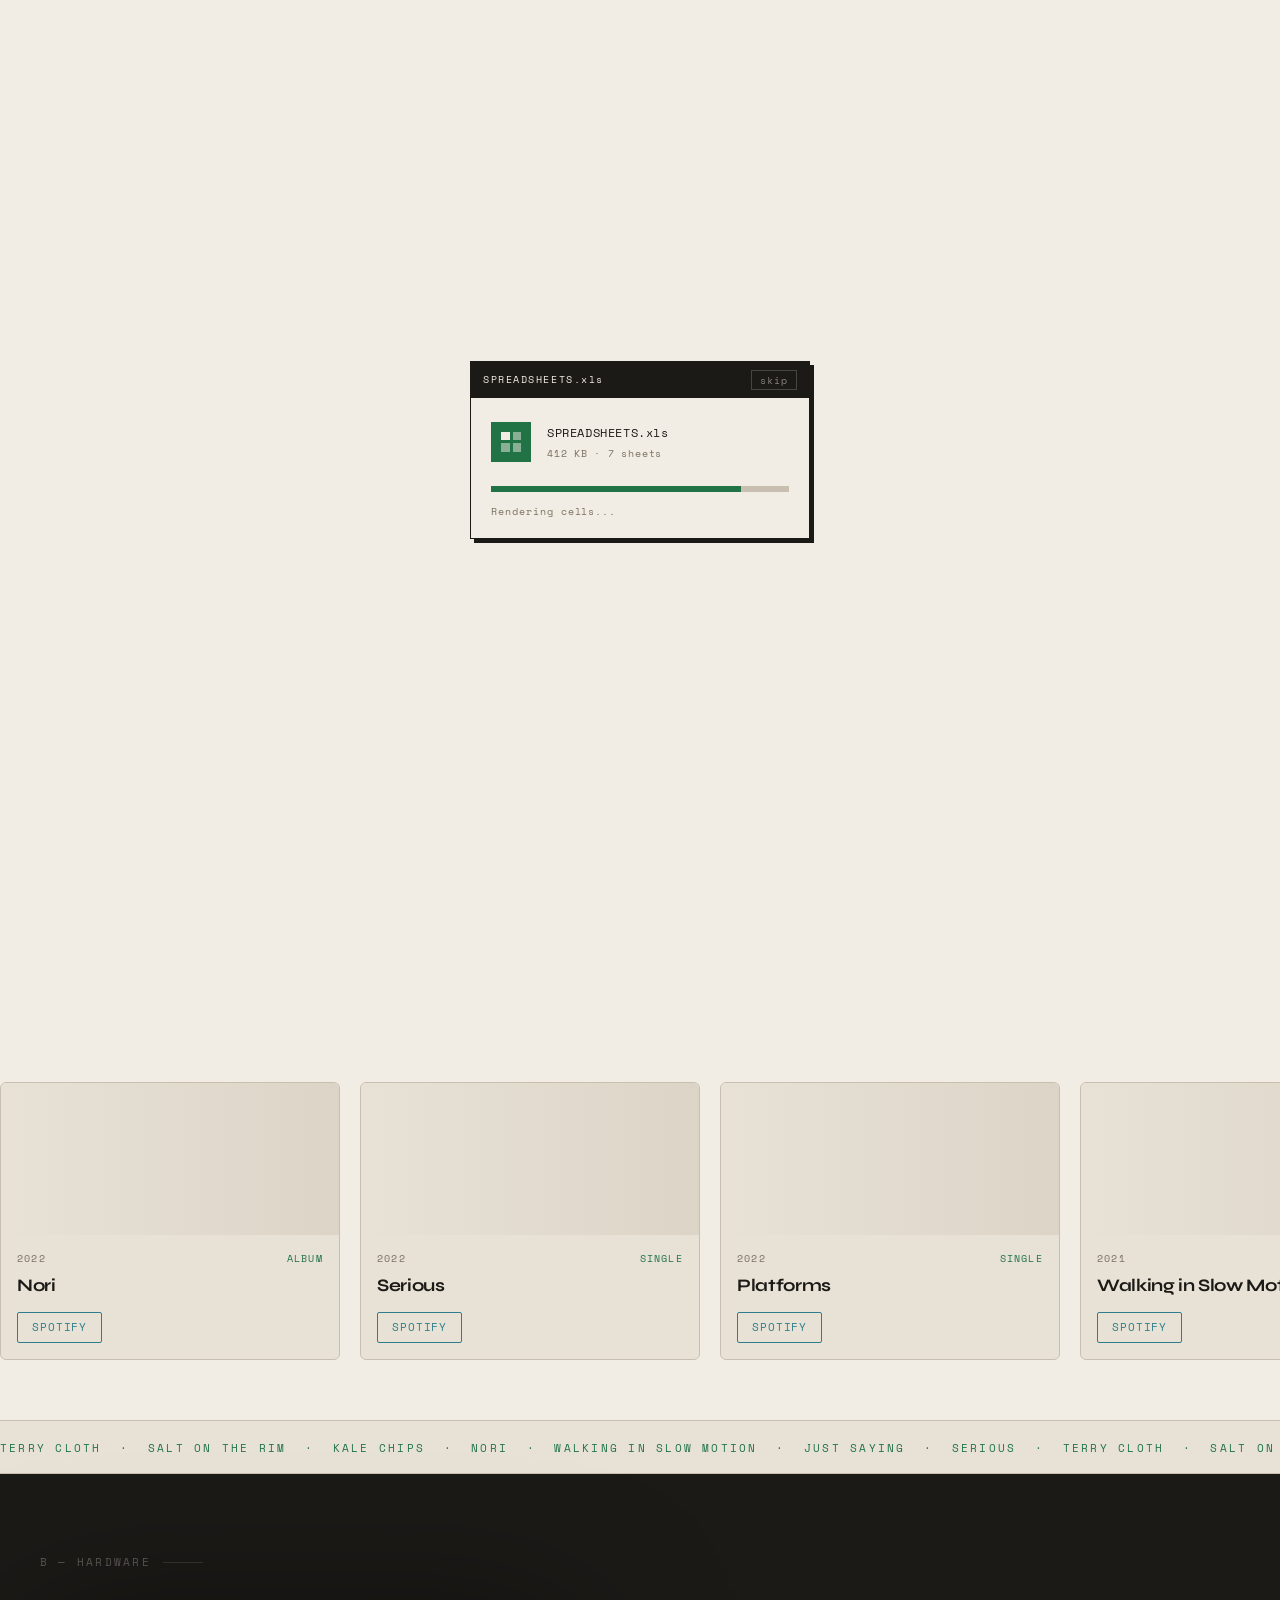
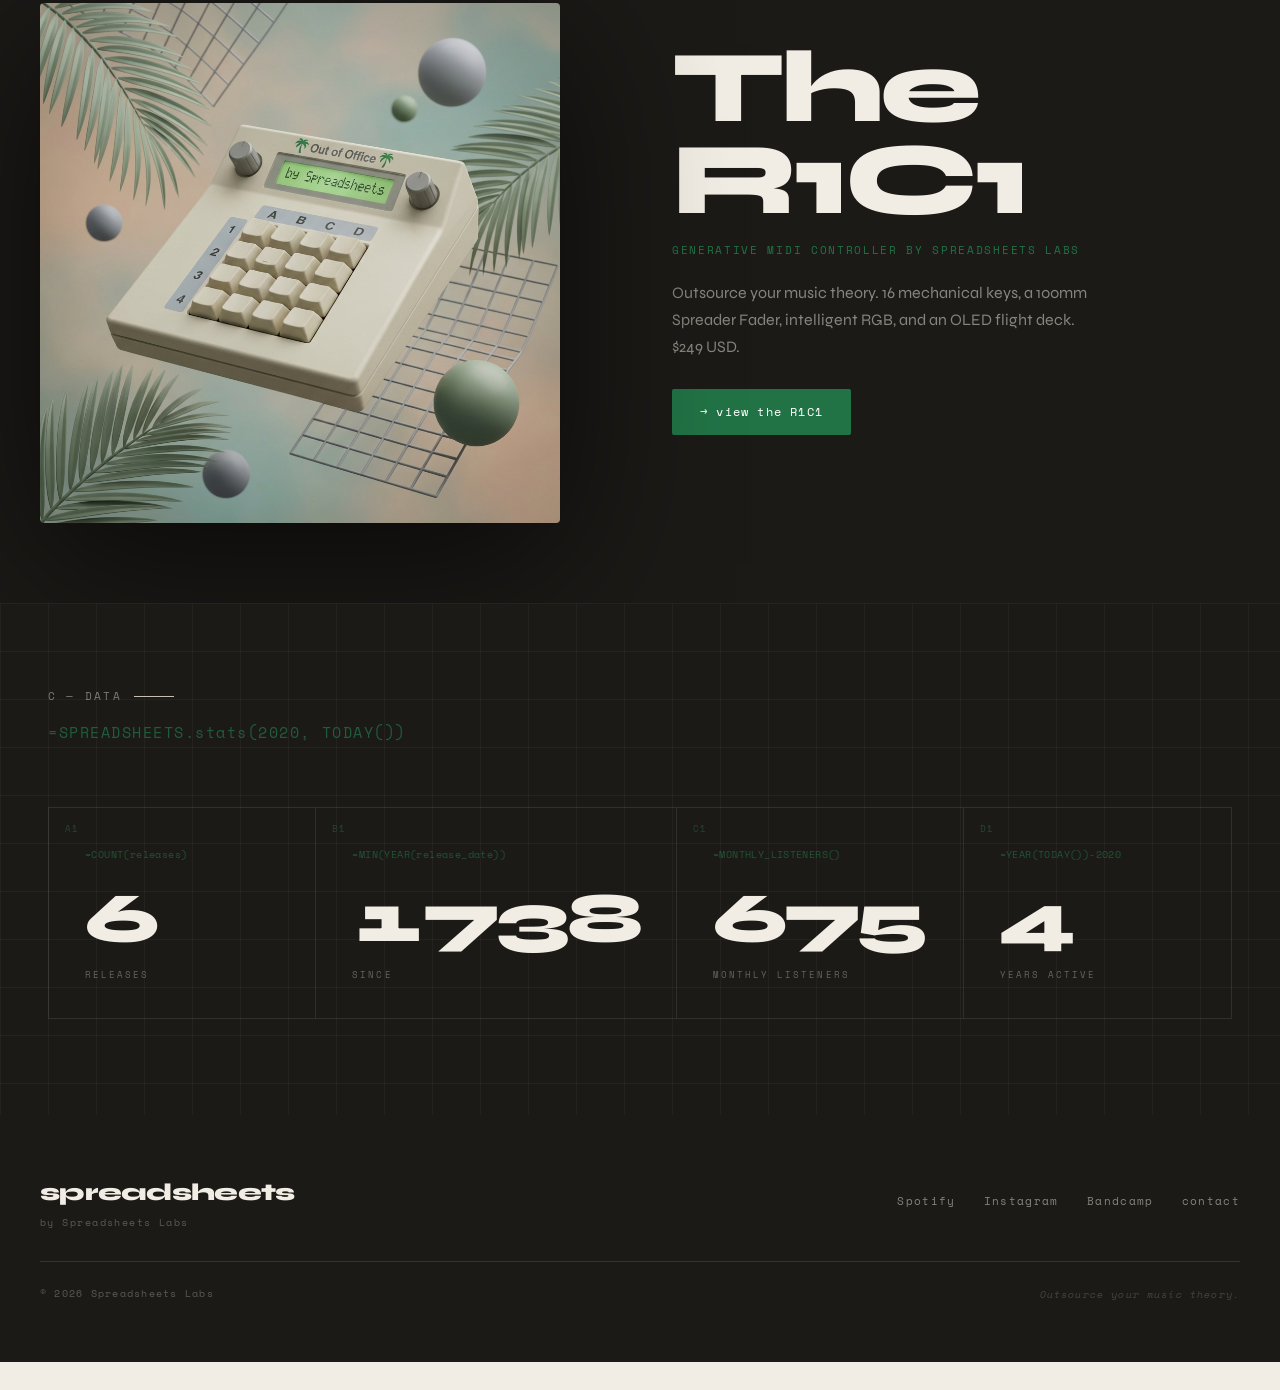
==== commit 93078c27: "Rebuild site as spreadsheetsmusic.com — clean two-page structure Replaces old retro R1C1 corporate p" ====
--- a/index.html
+++ b/index.html
@@ -1,996 +1,367 @@
 <!DOCTYPE html>
 <html lang="en">
 <head>
-<meta charset="UTF-8">
-<meta name="viewport" content="width=device-width, initial-scale=1.0">
-<title>R1C1 — Spreadsheets Corp.</title>
-<link rel="preconnect" href="https://fonts.googleapis.com">
-<link rel="preconnect" href="https://fonts.gstatic.com" crossorigin>
-<link href="https://fonts.googleapis.com/css2?family=DotGothic16&family=Silkscreen:wght@400;700&family=Space+Mono:ital,wght@0,400;0,700;1,400&display=swap" rel="stylesheet">
-<style>
-/* =========================================================================
-   R1C1 — SPREADSHEETS CORP.  v3
-   A vintage OS that boots on the Riviera. Teal desktop, cream software.
-   ========================================================================= */
-:root{
-  --desktop:#57C4DD; --desktop-2:#3FAACB;
-  --paper:#FBF4E6; --paper-2:#FFFBF1; --paper-3:#F4ECD9;
-  --ink:#22425A; --ink-2:#4E6B7E; --ink-3:#8AA6B3;
-  --terra:#F0795E; --coral:#F89C78; --peach:#FBC79A; --sun:#FBD24E; --gold:#F2B23D;
-  --azure:#3FA9D4; --azure-deep:#2E86C2; --sea-foam:#86D7C2; --noir:#3E6E86; --magenta:#C77FB8;
-  --shadow:#22425A; --device-key:#3FA9D4;
-}
-*{box-sizing:border-box;margin:0;padding:0;}
-html{scroll-behavior:smooth;background:#74D2E7;}
-@media (prefers-reduced-motion:reduce){html{scroll-behavior:auto;}}
-body{font-family:Geneva,Tahoma,Verdana,Arial,sans-serif;color:var(--ink);line-height:1.5;-webkit-font-smoothing:antialiased;overflow-x:hidden;position:relative;
-  background:linear-gradient(180deg,#74D2E7 0%,#A7DFDA 11%,#CDE6C6 21%,#FBE291 37%,#FBC58C 51%,#F7A188 65%,#F291AE 79%,#C492CE 90%,#8C8FC4 100%) no-repeat;
-  background-size:100% 100%;background-attachment:scroll;}
-
-/* desktop stipple */
-body::before{content:"";position:fixed;inset:0;pointer-events:none;z-index:0;
-  background-image:linear-gradient(45deg,rgba(0,0,0,.07) 25%,transparent 25%,transparent 75%,rgba(0,0,0,.07) 75%),linear-gradient(45deg,rgba(0,0,0,.07) 25%,transparent 25%,transparent 75%,rgba(0,0,0,.07) 75%);
-  background-size:6px 6px;background-position:0 0,3px 3px;opacity:.3;}
-
-/* CRT scanlines — static, no flicker */
-.crt{position:fixed;inset:0;z-index:998;pointer-events:none;
-  background:repeating-linear-gradient(to bottom,rgba(34,66,90,.06) 0 1px,transparent 1px 3px);
-  mix-blend-mode:multiply;opacity:.4;}
-
-.display,h2.sec,.wordmark{font-family:'DotGothic16',sans-serif;}
-.pixel{font-family:'Silkscreen',monospace;letter-spacing:.02em;text-transform:uppercase;}
-.mono{font-family:'Space Mono',monospace;}
-
-/* Susan Kare style icons */
-.kare{width:1em;height:1em;display:inline-block;vertical-align:-.16em;shape-rendering:crispEdges;color:inherit;}
-.kare.big{width:2.6em;height:2.6em;}
-
-/* ---------- WINDOW CHROME ---------- */
-.window{background:var(--paper-2);border:2px solid var(--ink);box-shadow:6px 6px 0 var(--shadow);position:relative;}
-.titlebar{border-bottom:2px solid var(--ink);min-height:24px;display:flex;align-items:center;gap:8px;padding:3px 6px;
-  background:repeating-linear-gradient(to bottom,var(--ink) 0 1px,transparent 1px 3px);position:relative;}
-.titlebar.active-azure{background:repeating-linear-gradient(to bottom,var(--azure) 0 1px,transparent 1px 3px),var(--azure-deep);}
-.titlebar.active-mag{background:repeating-linear-gradient(to bottom,var(--magenta) 0 1px,transparent 1px 3px),#6f2f5d;}
-.titlebar.active-azure,.titlebar.active-mag{border-bottom-color:var(--ink);}
-.titlebar .close,.titlebar .zoom{width:13px;height:13px;background:var(--paper-2);border:2px solid var(--ink);flex:0 0 auto;}
-.titlebar .ttl{font-family:'Silkscreen',monospace;font-size:9px;text-transform:uppercase;background:var(--paper-2);padding:3px 8px;color:var(--ink);letter-spacing:.04em;border:1px solid var(--ink);line-height:1;display:inline-flex;align-items:center;gap:6px;}
-.titlebar .ttl .kare{font-size:13px;}
-.titlebar .grow{flex:1;}
-
-/* ---------- MENU BAR ---------- */
-.menubar{position:sticky;top:0;z-index:700;background:var(--paper-2);border-bottom:2px solid var(--ink);display:flex;align-items:center;height:30px;padding:0 10px;box-shadow:0 2px 0 rgba(0,0,0,.3);}
-.menubar .brand{display:flex;align-items:center;gap:8px;font-family:'Silkscreen',monospace;font-size:10px;text-transform:uppercase;padding-right:16px;letter-spacing:.02em;border-right:2px solid var(--ink);margin-right:8px;height:100%;}
-.menubar .brand .sun{width:13px;height:13px;border-radius:50%;background:radial-gradient(circle at 35% 30%,var(--sun),var(--terra));border:1.5px solid var(--ink);flex:0 0 auto;}
-.menubar nav{display:flex;flex:1;height:100%;}
-.menubar nav a{font-family:'Silkscreen',monospace;font-size:9px;text-transform:uppercase;color:var(--ink);text-decoration:none;padding:0 11px;display:flex;align-items:center;letter-spacing:.02em;}
-.menubar nav a:hover{background:var(--ink);color:var(--paper-2);}
-.menubar .clock{font-family:'Space Mono',monospace;font-size:12px;border:1.5px solid var(--ink);padding:1px 9px;background:var(--paper-3);display:inline-flex;align-items:center;gap:6px;}
-.menubar .clock .kare{font-size:14px;}
-@media (max-width:820px){.menubar nav{display:none;}.menubar .brand{font-size:9px;border-right:none;}}
-
-/* ---------- LAYOUT ---------- */
-.wrap{max-width:1140px;margin:0 auto;padding:0 22px;position:relative;z-index:1;}
-section{position:relative;z-index:1;}
-.band{padding:54px 0;}
-.section-win{position:relative;}
-.winbody{padding:34px 36px;}
-.winbody.tint-azure{background:var(--azure);color:var(--ink);}
-.winbody.tint-mag{background:var(--magenta);color:var(--ink);}
-.eyebrow{font-family:'Silkscreen',monospace;font-size:10px;text-transform:uppercase;color:var(--terra);letter-spacing:.08em;margin-bottom:14px;display:inline-block;border-bottom:2px solid var(--terra);padding-bottom:4px;}
-.tint-azure .eyebrow,.tint-mag .eyebrow{color:var(--ink);border-color:var(--ink);}
-h2.sec{font-weight:400;font-size:clamp(26px,4.6vw,46px);line-height:1.05;letter-spacing:0;margin-bottom:12px;}
-.sec-sub{font-size:16px;max-width:62ch;color:var(--ink-2);margin-bottom:8px;}
-.tint-azure .sec-sub,.tint-mag .sec-sub{color:var(--ink-2);}
-/* windows zoom-and-slide open like files landing on the desktop */
-body.js .reveal{opacity:0;transform:translate(var(--rx,0),30px) scale(.94);transform-origin:top center;transition:opacity .5s ease,transform .62s cubic-bezier(.2,.85,.25,1.07);will-change:transform,opacity;}
-.reveal.in{opacity:1!important;transform:none!important;}
-.reveal.from-left{--rx:-48px;} .reveal.from-right{--rx:48px;}
-/* pixel headlines wipe in like they're being drawn */
-body.js .reveal h2.sec{clip-path:inset(0 103% 0 0);transition:clip-path .72s cubic-bezier(.32,.72,.18,1) .16s;}
-body.js .reveal.in h2.sec{clip-path:inset(0 0 0 0)!important;}
-/* staggered children */
-body.js .stagger>*{opacity:0;transform:translateY(20px);transition:opacity .45s ease,transform .52s cubic-bezier(.2,.8,.2,1);}
-body.js .stagger.in>*{opacity:1!important;transform:none!important;}
-.stagger.in>*:nth-child(1){transition-delay:.04s}.stagger.in>*:nth-child(2){transition-delay:.10s}.stagger.in>*:nth-child(3){transition-delay:.16s}.stagger.in>*:nth-child(4){transition-delay:.22s}.stagger.in>*:nth-child(5){transition-delay:.28s}.stagger.in>*:nth-child(6){transition-delay:.34s}.stagger.in>*:nth-child(7){transition-delay:.40s}.stagger.in>*:nth-child(8){transition-delay:.46s}
-@media (prefers-reduced-motion:reduce){body.js .reveal,body.js .stagger>*{opacity:1;transform:none;transition:none;}body.js .reveal h2.sec{clip-path:none;}}
-/* scroll progress as a Mac barber-pole bar */
-.scrollprog{position:fixed;top:30px;left:0;right:0;height:6px;z-index:690;background:var(--paper-3);border-bottom:2px solid var(--ink);}
-.scrollprog .fill{height:100%;width:0%;background:repeating-linear-gradient(135deg,var(--azure) 0 7px,var(--sun) 7px 14px);}
-@media (prefers-reduced-motion:no-preference){.scrollprog .fill{animation:barber 1.1s linear infinite;}}
-@keyframes barber{from{background-position:0 0;}to{background-position:-19.8px 0;}}
-
-/* desktop clutter icons */
-.dt-icon{position:absolute;z-index:0;text-align:center;color:var(--paper-2);width:64px;}
-.dt-icon .kare{font-size:34px;filter:drop-shadow(2px 2px 0 rgba(0,0,0,.4));}
-.dt-icon span{display:block;font-family:'Silkscreen',monospace;font-size:7px;margin-top:5px;letter-spacing:.04em;background:rgba(27,43,44,.5);padding:2px 3px;border-radius:2px;}
-@media (max-width:1300px){.dt-icon{display:none;}}
-
-/* ---------- BOOT ---------- */
-#boot{position:fixed;inset:0;z-index:2000;background:var(--desktop);display:flex;align-items:center;justify-content:center;transition:opacity .55s ease;
-  background-image:linear-gradient(45deg,rgba(0,0,0,.13) 25%,transparent 25%,transparent 75%,rgba(0,0,0,.13) 75%),linear-gradient(45deg,rgba(0,0,0,.13) 25%,transparent 25%,transparent 75%,rgba(0,0,0,.13) 75%);
-  background-size:6px 6px;background-position:0 0,3px 3px;}
-#boot.gone{opacity:0;pointer-events:none;}
-#boot .dlg{background:var(--paper-2);border:2px solid var(--ink);box-shadow:7px 7px 0 rgba(0,0,0,.5);width:300px;max-width:86vw;}
-#boot .dlg .tb{height:18px;border-bottom:2px solid var(--ink);background:repeating-linear-gradient(to bottom,var(--ink) 0 1px,transparent 1px 3px);}
-#boot .dlg .in{padding:26px 22px;text-align:center;}
-#boot .dlg .mac{color:var(--ink);font-size:46px;margin-bottom:14px;}
-#boot .dlg b{font-family:'Silkscreen',monospace;font-size:15px;display:block;letter-spacing:.04em;}
-#boot .dlg span{font-family:'Silkscreen',monospace;font-size:8px;color:var(--ink-2);display:block;letter-spacing:.16em;margin-top:6px;}
-#boot .bgrid{display:grid;grid-template-columns:repeat(8,1fr);gap:3px;margin:18px auto 8px;width:150px;}
-#boot .bgrid i{aspect-ratio:1;border:1px solid var(--ink-3);background:var(--paper-3);opacity:.25;animation:bootcell .05s linear forwards;}
-@keyframes bootcell{to{opacity:1;background:var(--coral);border-color:var(--terra);}}
-#boot .fw{font-family:'Space Mono',monospace;font-size:10px;color:var(--ink-3);margin-top:6px;}
-
-/* ---------- HERO ---------- */
-#top{position:relative;overflow:hidden;}
-.sky{position:absolute;inset:0;z-index:0;background:linear-gradient(180deg,#5FC8E0 0%,#9ADBD6 24%,#FBD667 50%,#F8A878 70%,#F58FA0 100%);}
-.sun-big{position:absolute;left:50%;top:50%;transform:translate(-50%,-50%);width:280px;height:280px;border-radius:50%;z-index:0;background:radial-gradient(circle at 50% 42%,#FBE9A8 0%,#F0C24B 40%,#EFA23F 70%,#E07A4B 100%);box-shadow:0 0 0 8px rgba(240,194,75,.25),0 0 80px rgba(240,194,75,.5);}
-.hero-ocean{position:absolute;left:0;right:0;bottom:0;height:26%;z-index:1;background:linear-gradient(180deg,#48B4DC 0%,#2E86C2 100%);border-top:2px solid var(--ink);overflow:hidden;}
-.hero-ocean::before{content:"";position:absolute;inset:0;background:repeating-linear-gradient(to bottom,rgba(255,255,255,.16) 0 1px,transparent 1px 7px);}
-.hero-ocean .sun-reflect{position:absolute;left:50%;top:0;bottom:0;width:74px;transform:translateX(-50%);background:linear-gradient(180deg,rgba(251,210,78,.75),rgba(251,210,78,0));mix-blend-mode:screen;}
-.palm{position:absolute;bottom:0;color:var(--ink);z-index:1;pointer-events:none;}
-.palm-l{left:-20px;width:152px;height:252px;opacity:.92;}
-.palm-r{right:-14px;width:112px;height:186px;opacity:.85;transform:scaleX(-1);}
-@media(max-width:760px){.palm-r{display:none;}.palm-l{width:104px;height:172px;left:-22px;opacity:.85;}.hero-ocean{height:20%;}}
-.sea{position:absolute;left:0;right:0;bottom:0;height:30%;z-index:0;background:repeating-linear-gradient(to bottom,rgba(34,66,90,0) 0 2px,rgba(34,66,90,.10) 2px 3px),linear-gradient(180deg,rgba(245,143,160,.28),rgba(63,169,212,.6));}
-.hero-inner{position:relative;z-index:2;padding:42px 0 64px;}
-.hero-grid{display:grid;grid-template-columns:1.05fr .95fr;gap:40px;align-items:center;}
-@media (max-width:900px){.hero-grid{grid-template-columns:1fr;gap:28px;}}
-.hero-win{align-self:center;max-width:560px;}
-.hero-win-body{padding:26px 28px 28px;}
-.tagchip{display:inline-flex;align-items:center;gap:7px;font-family:'Silkscreen',monospace;font-size:9px;text-transform:uppercase;background:var(--ink);color:var(--paper-2);padding:6px 10px;letter-spacing:.06em;margin-bottom:18px;box-shadow:3px 3px 0 rgba(0,0,0,.3);}
-.tagchip .kare{font-size:12px;color:var(--sun);}
-.wordmark{font-weight:400;font-size:clamp(60px,12vw,118px);line-height:.92;letter-spacing:.01em;color:var(--ink);text-shadow:5px 5px 0 var(--coral);margin:0;}
-.hero-namespec{display:flex;align-items:center;gap:12px;margin:16px 0 16px;}
-.hero-namespec .ln{height:2px;background:var(--ink);flex:1;}
-.hero-namespec span{font-family:'Silkscreen',monospace;font-size:8px;letter-spacing:.16em;color:var(--ink-2);text-transform:uppercase;white-space:nowrap;}
-.hero-lede{font-family:'Space Mono',monospace;font-style:italic;font-size:clamp(15px,1.9vw,19px);color:var(--ink);max-width:34ch;margin:0 0 18px;line-height:1.45;}
-.hero-chips{display:flex;flex-wrap:wrap;gap:7px;margin-bottom:22px;}
-.hero-chips span{font-family:'Space Mono',monospace;font-size:11px;border:1.5px solid var(--ink);background:var(--paper-3);padding:3px 9px;border-radius:6px;box-shadow:2px 2px 0 var(--ink);}
-.hero-buttons{display:flex;gap:12px;flex-wrap:wrap;}
-.btn{display:inline-flex;align-items:center;gap:9px;font-family:'Space Mono',monospace;font-weight:700;font-size:14px;background:var(--paper-2);color:var(--ink);text-decoration:none;padding:11px 20px;border:2px solid var(--ink);box-shadow:4px 4px 0 var(--ink);border-radius:11px;transition:transform .08s,box-shadow .08s;cursor:pointer;}
-.btn:hover{transform:translate(2px,2px);box-shadow:2px 2px 0 var(--ink);}
-.btn.solid{background:var(--ink);color:var(--paper-2);}
-.btn .blip{width:8px;height:8px;background:var(--coral);border:1.5px solid var(--ink);}
-@keyframes heroRise{from{opacity:0;transform:translateY(22px);}to{opacity:1;transform:none;}}
-@media (prefers-reduced-motion:no-preference){
-  .hero-win{animation:heroRise .65s cubic-bezier(.2,.7,.2,1) both;animation-delay:1.9s;}
-  #device{animation:heroRise .65s cubic-bezier(.2,.7,.2,1) both;animation-delay:2.05s;}
-}
-
-/* ---------- DEVICE ---------- */
-.device-shell{background:linear-gradient(170deg,#F3E7CF,#DCC9A4);border:2px solid var(--ink);border-radius:18px;box-shadow:8px 10px 0 var(--shadow),inset 0 2px 0 rgba(255,255,255,.5);padding:18px;max-width:420px;margin:0 auto;position:relative;}
-.device-shell::after{content:"";position:absolute;right:16px;top:18px;width:34px;height:46px;background:repeating-linear-gradient(to bottom,var(--ink-3) 0 1.5px,transparent 1.5px 5px);opacity:.45;border-radius:2px;}
-.nameplate{display:flex;align-items:baseline;justify-content:space-between;margin-bottom:12px;padding-right:42px;}
-.nameplate b{font-family:'DotGothic16',sans-serif;font-size:24px;}
-.nameplate span{font-family:'Silkscreen',monospace;font-size:7px;color:var(--ink-2);letter-spacing:.12em;}
-.oled{background:#0E1A1E;border:3px solid var(--ink);border-radius:6px;padding:8px;margin-bottom:14px;box-shadow:inset 0 0 14px rgba(127,176,174,.18);}
-.oled-grid{display:grid;grid-template-columns:1fr 1fr;gap:1px;background:#284b4e;border:1px solid #284b4e;}
-.ocell{background:#0E1A1E;padding:5px 7px;min-height:30px;}
-.ocell .ok{font-family:'Silkscreen',monospace;font-size:6px;color:#5f8f8c;letter-spacing:.06em;}
-.ocell .ov{font-family:'Space Mono',monospace;font-size:11px;color:#9fe3cf;line-height:1.2;}
-.ocell.hot{outline:1.5px solid #F0C24B;outline-offset:-1px;}
-.ocell.hot .ov{color:#F0C24B;}
-.controlstrip{display:flex;align-items:center;gap:16px;margin-bottom:14px;}
-.encoder{width:54px;height:54px;border-radius:50%;flex:0 0 auto;background:radial-gradient(circle at 38% 32%,#fff7e6,#cbb083 70%,#a98f63);border:2px solid var(--ink);box-shadow:3px 3px 0 var(--shadow);position:relative;}
-.encoder::after{content:"";position:absolute;left:50%;top:6px;width:3px;height:14px;background:var(--ink);transform:translateX(-50%);border-radius:2px;}
-.slider-mod{flex:1;}
-.slider-track{height:18px;background:#1c140e;border:2px solid var(--ink);border-radius:10px;display:flex;align-items:center;gap:7px;padding:0 9px;}
-.slider-track i{width:9px;height:9px;border-radius:50%;background:#3a2c20;border:1px solid #000;transition:background .2s;}
-.slider-cap{font-family:'Silkscreen',monospace;font-size:6px;color:var(--ink-2);text-align:center;margin-top:4px;letter-spacing:.08em;}
-.keypad{display:grid;grid-template-columns:repeat(4,1fr);gap:7px;}
-.key{aspect-ratio:1;border:2px solid var(--ink);border-radius:8px;background:linear-gradient(160deg,#fff,#eadfc6);box-shadow:0 3px 0 var(--shadow);display:flex;align-items:center;justify-content:center;cursor:pointer;font-family:'Space Mono',monospace;font-size:11px;font-weight:700;color:var(--ink-2);transition:transform .06s,box-shadow .06s,background .2s;position:relative;}
-.key .cap{position:relative;z-index:2;}
-.key.lit{background:var(--device-key);color:var(--paper-2);text-shadow:0 1px 1px rgba(43,32,24,.4);}
-.key.shift{background:var(--ink);color:var(--sun);}
-.key.shift.holdon{background:var(--sun);color:var(--ink);}
-.key:hover{transform:translateY(2px);box-shadow:0 1px 0 var(--shadow);}
-.key.press{transform:translateY(3px);box-shadow:0 0 0 var(--shadow);filter:brightness(1.15);}
-.ports{display:flex;justify-content:center;gap:18px;margin-top:14px;}
-.port{display:flex;align-items:center;gap:5px;font-family:'Silkscreen',monospace;font-size:6px;color:var(--ink-2);letter-spacing:.08em;}
-.port .din{width:13px;height:13px;border-radius:50%;border:2px solid var(--ink);background:var(--paper-3);}
-.port .usb{width:14px;height:9px;border:2px solid var(--ink);background:var(--paper-3);border-radius:1px;}
-
-/* ---------- SPEC TICKER ---------- */
-.specbar{background:var(--ink);color:var(--paper-2);border-top:2px solid var(--ink);border-bottom:2px solid var(--ink);overflow:hidden;white-space:nowrap;}
-.specbar .run{display:inline-block;padding:9px 0;animation:marquee 26s linear infinite;}
-.specbar:hover .run{animation-play-state:paused;}
-@keyframes marquee{from{transform:translateX(0);}to{transform:translateX(-50%);}}
-.specbar .run b{font-family:'Silkscreen',monospace;font-size:11px;letter-spacing:.04em;margin:0 18px;}
-.specbar .run b i{color:var(--sun);font-style:normal;}
-.specbar .run b::before{content:"\25C6";color:var(--coral);margin-right:18px;}
-
-/* ---------- CARDS / GRIDS ---------- */
-.panel{background:var(--paper-2);border:2px solid var(--ink);box-shadow:4px 4px 0 var(--shadow);padding:22px 24px;}
-.tint-azure .panel,.tint-mag .panel{background:var(--paper-2);color:var(--ink);}
-.grid-2{display:grid;grid-template-columns:1fr 1fr;gap:22px;}
-.grid-3{display:grid;grid-template-columns:repeat(3,1fr);gap:20px;}
-@media (max-width:860px){.grid-2,.grid-3{grid-template-columns:1fr;}}
-.cardh{font-family:'DotGothic16',sans-serif;font-size:19px;margin-bottom:6px;}
-.pixsm{font-family:'Silkscreen',monospace;font-size:10px;margin-bottom:8px;}
-
-/* ---------- MEMO ---------- */
-.memo .winbody{padding:24px 26px 28px;position:relative;}
-.letterhead{display:flex;align-items:center;gap:12px;border-bottom:3px double var(--ink);padding-bottom:12px;margin-bottom:16px;}
-.letterhead .lh-sun{width:30px;height:30px;border-radius:50%;background:radial-gradient(circle at 35% 30%,var(--sun),var(--terra));border:2px solid var(--ink);flex:0 0 auto;}
-.letterhead b{font-family:'Silkscreen',monospace;font-size:12px;letter-spacing:.04em;display:block;}
-.letterhead i{font-family:'Space Mono',monospace;font-style:italic;font-size:11px;color:var(--ink-2);}
-.memo-title{font-family:'Silkscreen',monospace;font-size:11px;letter-spacing:.1em;text-align:center;margin-bottom:16px;text-transform:uppercase;}
-.memo-fields{font-family:'Space Mono',monospace;font-size:13px;border-collapse:collapse;margin-bottom:14px;}
-.memo-fields td{padding:2px 0;vertical-align:top;}
-.memo-fields td:first-child{color:var(--terra);font-weight:700;width:64px;}
-.memo .winbody hr{border:none;border-top:1.5px dashed var(--ink-3);margin:12px 0 14px;}
-.memo .winbody p{font-family:'Space Mono',monospace;font-size:13px;line-height:1.7;margin-bottom:12px;color:var(--ink);}
-.stamp{position:absolute;right:22px;bottom:18px;transform:rotate(-11deg);border:3px double var(--terra);color:var(--terra);font-family:'Silkscreen',monospace;font-size:11px;padding:9px 13px;text-align:center;line-height:1.4;opacity:.82;text-transform:uppercase;border-radius:5px;}
-@media (max-width:560px){.stamp{position:static;display:inline-block;margin-top:8px;transform:rotate(-4deg);}}
-
-/* ---------- SPREADSHEET APP ---------- */
-.formula-bar{display:flex;align-items:center;border-bottom:2px solid var(--ink);background:var(--paper-3);}
-.formula-bar .cellref{font-family:'Space Mono',monospace;font-weight:700;font-size:13px;padding:7px 12px;border-right:2px solid var(--ink);background:var(--paper-2);min-width:64px;text-align:center;}
-.formula-bar .fx{font-family:'DotGothic16',sans-serif;font-size:13px;padding:0 10px;border-right:1.5px solid var(--ink-3);color:var(--ink-2);}
-.formula-bar .formula{font-family:'Space Mono',monospace;font-size:13px;padding:7px 12px;color:var(--ink);}
-.sheet-scroll{display:flex;overflow-x:auto;}
-.sheet{border-collapse:collapse;width:100%;font-family:'Space Mono',monospace;}
-.sheet th{background:#d9cdb3;border:1px solid var(--ink-3);font-size:11px;color:var(--ink-2);text-align:center;font-weight:700;padding:5px;width:46px;}
-.sheet th.corner{width:30px;}
-.sheet td.cell{border:1px solid var(--ink-3);padding:7px 10px;font-size:clamp(12px,3.6vw,15px);font-weight:700;background:var(--paper-2);position:relative;min-width:96px;}
-.sheet td.cell .ckey{display:block;font-family:'Silkscreen',monospace;font-size:7px;color:var(--ink-3);letter-spacing:.06em;margin-bottom:3px;font-weight:400;}
-.sheet td.cell.sel{outline:2.5px solid var(--ink);outline-offset:-2px;background:#fff;}
-.sheet td.cell.sel::after{content:"";position:absolute;right:-3px;bottom:-3px;width:6px;height:6px;background:var(--ink);}
-.vscroll{flex:0 0 16px;border-left:2px solid var(--ink);display:flex;flex-direction:column;background:repeating-linear-gradient(45deg,var(--paper-3) 0 2px,#d9cdb3 2px 4px);}
-.vscroll .up,.vscroll .down{height:16px;border-bottom:2px solid var(--ink);background:var(--paper-2);display:flex;align-items:center;justify-content:center;font-size:9px;}
-.vscroll .down{border-bottom:none;border-top:2px solid var(--ink);}
-.vscroll .track{flex:1;}
-.vscroll .thumb{height:42px;margin:8px 1px 0;background:var(--paper-2);border:2px solid var(--ink);}
-@media (max-width:560px){.vscroll{display:none;}.sheet th{width:auto;}}
-.sheet-cap{font-family:'Space Mono',monospace;font-size:12px;color:var(--ink-2);padding:12px 14px;border-top:2px solid var(--ink);background:var(--paper-3);}
-.sheet-cap b{color:var(--terra);}
-
-/* ---------- DIALOG / STEPS ---------- */
-.dialog{background:#fff;border:2px solid var(--ink);box-shadow:6px 6px 0 var(--shadow);padding:24px;position:relative;}
-.dialog::before{content:"";position:absolute;inset:4px;border:1px solid var(--ink);pointer-events:none;}
-.dlg-top{display:flex;gap:20px;align-items:flex-start;position:relative;}
-.dlg-icon{flex:0 0 auto;color:var(--ink);padding-top:4px;}
-.dlg-h{font-family:'DotGothic16',sans-serif;font-size:24px;line-height:1;}
-.dlg-sub{font-family:'Space Mono',monospace;font-size:12px;color:var(--ink-2);margin:6px 0 4px;}
-.step{display:flex;gap:18px;align-items:flex-start;padding:16px 0;border-bottom:1.5px dashed var(--ink-3);}
-.step:last-child{border-bottom:none;}
-.step .num{font-family:'DotGothic16',sans-serif;font-size:30px;line-height:1;color:var(--terra);flex:0 0 auto;width:44px;}
-.step h4{font-family:'DotGothic16',sans-serif;font-size:17px;margin-bottom:4px;}
-.step p{color:var(--ink-2);font-size:14.5px;}
-.kbd{font-family:'Space Mono',monospace;font-size:12px;background:var(--paper-3);border:1.5px solid var(--ink);border-radius:5px;padding:1px 7px;box-shadow:2px 2px 0 var(--ink);white-space:nowrap;display:inline-block;}
-.dlg-buttons{display:flex;justify-content:flex-end;margin-top:18px;}
-.macbtn{font-family:'Space Mono',monospace;font-weight:700;font-size:14px;text-decoration:none;color:var(--ink);background:var(--paper-2);border:2px solid var(--ink);border-radius:12px;padding:9px 20px;cursor:pointer;}
-.macbtn.default{box-shadow:0 0 0 2px #fff,0 0 0 4px var(--ink);}
-.macbtn.default:hover{background:var(--ink);color:var(--paper-2);box-shadow:0 0 0 2px #fff,0 0 0 4px var(--ink);}
-
-/* ---------- BANKS ---------- */
-.banks-grid{display:grid;grid-template-columns:repeat(3,1fr);gap:18px;}
-@media (max-width:900px){.banks-grid{grid-template-columns:1fr 1fr;}}
-@media (max-width:560px){.banks-grid{grid-template-columns:1fr;}}
-.bank{border:2px solid var(--ink);background:var(--paper-2);box-shadow:4px 4px 0 var(--shadow);cursor:pointer;transition:transform .1s,box-shadow .1s;overflow:hidden;}
-.bank:hover{transform:translate(-2px,-2px);box-shadow:6px 6px 0 var(--shadow);}
-.bank.active{transform:translate(2px,2px);box-shadow:2px 2px 0 var(--shadow);}
-.bank .hd{padding:13px 15px;border-bottom:2px solid var(--ink);color:var(--ink);position:relative;background-image:repeating-linear-gradient(to bottom,rgba(255,255,255,.20) 0 1px,transparent 1px 3px);}
-.bank .hd .swatch{font-family:'Silkscreen',monospace;font-size:8px;letter-spacing:.06em;opacity:.9;}
-.bank .hd b{font-family:'DotGothic16',sans-serif;font-size:18px;display:block;line-height:1.05;margin-top:6px;text-shadow:1px 1px 0 rgba(255,255,255,.4);}
-.bank .bd{padding:13px 15px;}
-.bank .bd p{font-size:13.5px;color:var(--ink-2);min-height:58px;}
-.bank .bd .meta{display:flex;gap:6px;flex-wrap:wrap;margin-top:10px;}
-.bank .bd .meta span{font-family:'Space Mono',monospace;font-size:10px;border:1.5px solid var(--ink);padding:1px 7px;border-radius:4px;background:var(--paper-3);}
-.bank.classic .hd{background:var(--ink);}
-.bank.classic .bd p{min-height:0;}
-.divider-sun{display:flex;align-items:center;gap:16px;justify-content:center;margin:0 auto 26px;}
-.divider-sun .ln{height:2px;background:var(--ink);flex:1;max-width:120px;}
-.divider-sun .o{width:16px;height:16px;border-radius:50%;background:radial-gradient(circle at 35% 30%,var(--sun),var(--terra));border:2px solid var(--ink);}
-.fw-note{display:flex;gap:14px;align-items:flex-start;border:2px solid var(--ink);background:var(--paper-3);box-shadow:4px 4px 0 var(--shadow);padding:15px 18px;margin:0 auto 28px;max-width:780px;}
-.fw-note .fw-badge{flex:0 0 auto;font-family:'Silkscreen',monospace;font-size:8px;letter-spacing:.06em;background:var(--terra);color:#fff;padding:6px 9px;display:inline-flex;align-items:center;gap:6px;border:2px solid var(--ink);line-height:1.3;text-transform:uppercase;text-align:center;}
-.fw-note p{font-size:14px;color:var(--ink-2);}
-@media(max-width:560px){.fw-note{flex-direction:column;gap:10px;}}
-/* THE LIBRARY — Finder */
-.finder{margin-top:4px;}
-.folder-row{display:grid;grid-template-columns:repeat(6,1fr);gap:12px;margin-bottom:18px;}
-@media(max-width:900px){.folder-row{grid-template-columns:repeat(3,1fr);}}
-@media(max-width:520px){.folder-row{grid-template-columns:repeat(2,1fr);}}
-.folder{border:2px solid var(--ink);background:var(--paper-2);box-shadow:3px 3px 0 var(--shadow);padding:13px 9px 11px;text-align:center;cursor:pointer;transition:transform .08s ease,box-shadow .08s ease;}
-.folder:hover{transform:translate(-1px,-1px);box-shadow:5px 5px 0 var(--shadow);}
-.folder.active{transform:translate(2px,2px);box-shadow:1px 1px 0 var(--shadow);background:var(--paper-3);}
-.folder .fic{height:34px;display:flex;align-items:center;justify-content:center;}
-.folder .fic .kare{width:30px;height:30px;}
-.folder .fname{font-family:'Silkscreen',monospace;font-size:8px;letter-spacing:.03em;margin-top:8px;text-transform:uppercase;color:var(--ink);line-height:1.3;}
-.folder .fcount{font-family:'Space Mono',monospace;font-size:10px;color:var(--ink-3);margin-top:3px;}
-.finder-bar{display:flex;align-items:center;gap:7px;font-family:'Space Mono',monospace;font-size:12px;color:var(--ink-2);border:2px solid var(--ink);background:var(--paper-3);padding:7px 12px;margin-bottom:16px;}
-.finder-bar .kare{width:15px;height:15px;}
-.folder-contents{display:grid;grid-template-columns:repeat(3,1fr);gap:16px;}
-@media(max-width:900px){.folder-contents{grid-template-columns:1fr 1fr;}}
-@media(max-width:560px){.folder-contents{grid-template-columns:1fr;}}
-.snd{border:2px solid var(--ink);background:var(--paper-2);box-shadow:4px 4px 0 var(--shadow);overflow:hidden;cursor:pointer;transition:transform .1s ease,box-shadow .1s ease;animation:sndIn .35s cubic-bezier(.2,.8,.2,1) both;}
-.snd:hover{transform:translate(-2px,-2px);box-shadow:6px 6px 0 var(--shadow);}
-.snd.active{transform:translate(2px,2px);box-shadow:2px 2px 0 var(--shadow);}
-@keyframes sndIn{from{opacity:0;transform:translateY(14px);}to{opacity:1;transform:none;}}
-.snd .sh{padding:11px 14px;border-bottom:2px solid var(--ink);color:var(--ink);background-image:repeating-linear-gradient(to bottom,rgba(255,255,255,.2) 0 1px,transparent 1px 3px);}
-.snd .sh .styp{font-family:'Silkscreen',monospace;font-size:7px;letter-spacing:.06em;opacity:.85;text-transform:uppercase;}
-.snd .sh b{font-family:'DotGothic16',sans-serif;font-size:17px;display:block;line-height:1.05;margin-top:5px;text-shadow:1px 1px 0 rgba(255,255,255,.4);}
-.snd .sb{padding:12px 14px;}
-.snd .sb p{font-size:13px;color:var(--ink-2);min-height:54px;}
-.snd .built{font-family:'Space Mono',monospace;font-size:11px;color:var(--ink-3);margin:6px 0 9px;}
-.snd .built b{color:var(--terra);}
-.snd .chips2{display:flex;gap:5px;flex-wrap:wrap;margin-bottom:11px;}
-.snd .chips2 span{font-family:'Space Mono',monospace;font-size:9px;border:1.5px solid var(--ink);padding:1px 6px;border-radius:4px;background:var(--paper-3);}
-.vmap{display:flex;gap:1px;height:22px;border:1.5px solid var(--ink);background:#16262E;padding:2px;}
-.vmap i{flex:1;border-radius:1px;}
-.vmap i.on{background:var(--vc,#9fe3cf);}
-.vmap-lab{font-family:'Silkscreen',monospace;font-size:6px;color:var(--ink-3);margin-top:5px;letter-spacing:.05em;text-transform:uppercase;}
-/* MAKER — business card */
-#maker{position:relative;overflow:hidden;}
-.palm-maker{left:6px;bottom:24px;width:96px;height:158px;opacity:.45;z-index:0;}
-@media(max-width:900px){.palm-maker{display:none;}}
-.vcard{display:grid;grid-template-columns:130px 1fr;gap:24px;align-items:start;margin-top:6px;}
-@media(max-width:560px){.vcard{grid-template-columns:1fr;}}
-.vcard .avatar{width:130px;height:130px;border:2px solid var(--ink);box-shadow:3px 3px 0 var(--shadow);background:linear-gradient(160deg,#FBD24E 0%,#F7A188 52%,#C492CE 100%);position:relative;overflow:hidden;}
-.vcard .avatar .mono{font-family:'DotGothic16',sans-serif;font-size:38px;color:var(--ink);position:absolute;left:11px;top:7px;line-height:1;}
-.vcard .avatar .palm{position:absolute;right:-8px;bottom:-6px;width:70px;height:116px;color:var(--ink);opacity:.9;}
-.vcard h3{font-family:'DotGothic16',sans-serif;font-size:26px;line-height:1;}
-.vcard .alias{font-family:'Silkscreen',monospace;font-size:9px;color:var(--terra);letter-spacing:.05em;margin:8px 0 3px;text-transform:uppercase;}
-.vcard .role{font-family:'Space Mono',monospace;font-size:12px;color:var(--ink-3);margin-bottom:13px;}
-.vcard p{font-size:14px;color:var(--ink-2);margin-bottom:13px;}
-.vcard .links{display:flex;gap:8px;flex-wrap:wrap;}
-.vcard .links a{font-family:'Silkscreen',monospace;font-size:8px;text-decoration:none;color:var(--ink);border:2px solid var(--ink);background:var(--paper-3);padding:6px 9px;box-shadow:2px 2px 0 var(--shadow);text-transform:uppercase;transition:transform .08s ease,box-shadow .08s ease;}
-.vcard .links a:hover{transform:translate(-1px,-1px);box-shadow:3px 3px 0 var(--shadow);}
-.placeholder-note{font-family:'Space Mono',monospace;font-size:10px;color:var(--ink-3);margin-top:14px;font-style:italic;}
-
-/* ---------- MODE CARDS ---------- */
-.modecard{border:2px solid var(--ink);background:var(--paper-2);box-shadow:3px 3px 0 var(--shadow);padding:14px 16px;}
-.modecard h4{font-family:'DotGothic16',sans-serif;font-size:17px;display:flex;align-items:center;gap:9px;}
-.modecard h4 .dot{width:13px;height:13px;border-radius:50%;border:1.5px solid var(--ink);}
-.modecard p{font-size:14px;color:var(--ink-2);margin-top:4px;}
-
-/* ---------- TABLES ---------- */
-.rtable{width:100%;border-collapse:collapse;font-size:14.5px;}
-.rtable th{font-family:'Silkscreen',monospace;font-size:9px;text-transform:uppercase;text-align:left;background:var(--ink);color:var(--paper-2);padding:8px 12px;letter-spacing:.04em;}
-.rtable td{padding:10px 12px;border-bottom:1.5px solid var(--ink-3);vertical-align:top;}
-.rtable tr:last-child td{border-bottom:none;}
-.rtable td:first-child{white-space:nowrap;}
-.rtable .lbl{color:var(--ink-2);}
-.chips{display:flex;flex-wrap:wrap;gap:8px;margin-top:10px;}
-.chips .c{font-family:'Space Mono',monospace;font-size:12px;border:1.5px solid var(--ink);background:var(--paper-3);padding:3px 10px;border-radius:6px;box-shadow:2px 2px 0 var(--ink);}
-
-/* ---------- CHEAT CARD ---------- */
-.card-cols{display:grid;grid-template-columns:1fr 1fr;}
-@media (max-width:720px){.card-cols{grid-template-columns:1fr;}}
-.card-cols .col{padding:22px 24px;}
-.card-cols .col:first-child{border-right:2px solid var(--ink);}
-@media (max-width:720px){.card-cols .col:first-child{border-right:none;border-bottom:2px solid var(--ink);}}
-.card-cols h4{font-family:'Silkscreen',monospace;font-size:11px;color:var(--terra);margin-bottom:12px;letter-spacing:.04em;display:flex;align-items:center;gap:8px;}
-.card-row{display:flex;justify-content:space-between;gap:14px;padding:6px 0;border-bottom:1px dotted var(--ink-3);font-size:14px;}
-.card-row:last-child{border-bottom:none;}
-.card-row .a{font-family:'Space Mono',monospace;font-weight:700;}
-.card-row .b{color:var(--ink-2);text-align:right;}
-
-/* ---------- PLAYER ---------- */
-.player{position:fixed;z-index:650;right:18px;bottom:18px;width:308px;max-width:calc(100vw - 24px);}
-.player .winbody{padding:0;}
-.player-row{display:flex;align-items:center;gap:12px;padding:12px 14px;}
-.player .ppos{display:flex;align-items:center;justify-content:center;width:42px;height:42px;border:2px solid var(--ink);border-radius:8px;background:var(--coral);color:#fff;font-size:16px;cursor:pointer;box-shadow:3px 3px 0 var(--shadow);flex:0 0 auto;}
-.player .ppos:active{transform:translate(2px,2px);box-shadow:1px 1px 0 var(--shadow);}
-.player .pinfo{flex:1;min-width:0;}
-.player .pbank{font-family:'DotGothic16',sans-serif;font-size:16px;line-height:1;}
-.player .pstat{font-family:'Silkscreen',monospace;font-size:7px;color:var(--ink-2);letter-spacing:.08em;margin-top:5px;}
-.player .meter{display:flex;gap:5px;}
-.player .meter i{width:10px;height:18px;border:1.5px solid var(--ink);background:#2a2018;transition:background .12s;}
-.player-foot{display:flex;align-items:center;gap:10px;border-top:2px solid var(--ink);padding:9px 14px;background:var(--paper-3);}
-.player-foot label{font-family:'Silkscreen',monospace;font-size:7px;letter-spacing:.06em;color:var(--ink-2);}
-.player .spread{-webkit-appearance:none;appearance:none;flex:1;height:14px;border:2px solid var(--ink);border-radius:9px;background:linear-gradient(90deg,#2E7DA1,#D29A36,#9A4B83);outline:none;}
-.player .spread::-webkit-slider-thumb{-webkit-appearance:none;width:14px;height:22px;background:var(--paper-2);border:2px solid var(--ink);border-radius:4px;cursor:grab;}
-.player .spread::-moz-range-thumb{width:14px;height:22px;background:var(--paper-2);border:2px solid var(--ink);border-radius:4px;cursor:grab;}
-.player .mute{font-family:'Space Mono',monospace;font-size:11px;border:1.5px solid var(--ink);background:var(--paper-2);border-radius:5px;padding:2px 8px;cursor:pointer;box-shadow:2px 2px 0 var(--ink);}
-.player .mute.on{background:var(--ink);color:var(--paper-2);}
-.player-hint{font-family:'Space Mono',monospace;font-size:10px;color:var(--ink-2);padding:0 14px 10px;}
-@media (max-width:680px){.player{left:0;right:0;bottom:0;width:100%;max-width:100%;}.player .window,.player.window{border-radius:0;border-left:none;border-right:none;box-shadow:0 -3px 0 var(--shadow);}.player-hint{display:none;}}
-
-/* ---------- FOOTER ---------- */
-footer{background:var(--ink);color:var(--paper-3);border-top:2px solid var(--ink);padding:50px 0 40px;}
-footer .frow{display:flex;justify-content:space-between;align-items:flex-end;gap:30px;flex-wrap:wrap;}
-footer .lg{font-family:'DotGothic16',sans-serif;font-size:42px;line-height:1;color:var(--paper-2);}
-footer .lg span{color:var(--sun);}
-footer .col-meta{font-family:'Space Mono',monospace;font-size:12px;line-height:1.9;text-align:right;color:var(--ink-3);}
-footer .col-meta b{color:var(--paper-3);}
-footer .desk-icons{display:flex;gap:24px;margin:28px 0 6px;flex-wrap:wrap;}
-footer .desk-icons .di{text-align:center;color:var(--paper-3);}
-footer .desk-icons .di .kare{font-size:30px;}
-footer .desk-icons .di span{display:block;font-family:'Silkscreen',monospace;font-size:7px;color:var(--ink-3);margin-top:6px;letter-spacing:.06em;}
-footer .rule{border:none;border-top:1.5px dashed var(--ink-3);margin:18px 0 16px;}
-footer .colophon{font-family:'Space Mono',monospace;font-size:11px;color:var(--ink-3);display:flex;justify-content:space-between;flex-wrap:wrap;gap:10px;}
-footer .colophon .pixel{color:var(--peach);font-size:9px;}
-
-/* ---------- MOBILE ---------- */
-@media (max-width:760px){
-  .band{padding:30px 0;}
-  .wrap{padding:0 14px;}
-  .winbody{padding:22px 18px;}
-  .panel{padding:18px;}
-  .window{box-shadow:4px 4px 0 var(--shadow);}
-  .device-shell{box-shadow:5px 6px 0 var(--shadow);}
-  .wordmark{text-shadow:3px 3px 0 var(--coral);}
-  .hero-inner{padding:30px 0 46px;}
-  .hero-win-body{padding:20px 18px 22px;}
-}
-</style>
+  <meta charset="UTF-8">
+  <meta name="viewport" content="width=device-width, initial-scale=1.0">
+  <title>spreadsheets — Outsource your music theory.</title>
+
+  <!-- SEO -->
+  <meta name="description" content="spreadsheets is a music project that outsources music theory. Algorithmic compositions, hardware instruments, and experimental sound design.">
+  <meta name="robots" content="index, follow">
+  <link rel="canonical" href="https://spreadsheetsmusic.com/">
+
+  <!-- Open Graph / Social Sharing -->
+  <meta property="og:type" content="website">
+  <meta property="og:url" content="https://spreadsheetsmusic.com/">
+  <meta property="og:title" content="spreadsheets — Outsource your music theory.">
+  <meta property="og:description" content="Algorithmic compositions, hardware instruments, and experimental sound design.">
+  <meta property="og:image" content="https://spreadsheetsmusic.com/assets/r1c1.png">
+  <meta property="og:site_name" content="spreadsheets">
+
+  <!-- Twitter / X Card -->
+  <meta name="twitter:card" content="summary_large_image">
+  <meta name="twitter:url" content="https://spreadsheetsmusic.com/">
+  <meta name="twitter:title" content="spreadsheets — Outsource your music theory.">
+  <meta name="twitter:description" content="Algorithmic compositions, hardware instruments, and experimental sound design.">
+  <meta name="twitter:image" content="https://spreadsheetsmusic.com/assets/r1c1.png">
+
+  <!-- Favicon -->
+  <link rel="icon" type="image/x-icon" href="/favicon.ico">
+  <link rel="icon" type="image/svg+xml" href="/favicon.svg">
+  <link rel="icon" type="image/png" sizes="32x32" href="/favicon-32x32.png">
+  <link rel="icon" type="image/png" sizes="16x16" href="/favicon-16x16.png">
+  <link rel="apple-touch-icon" sizes="180x180" href="/apple-touch-icon.png">
+
+  <link rel="preconnect" href="https://fonts.googleapis.com">
+  <link rel="preconnect" href="https://fonts.gstatic.com" crossorigin>
+  <link href="https://fonts.googleapis.com/css2?family=Syne:wght@400;500;600;700;800&family=Space+Mono:wght@400;700&display=swap" rel="stylesheet">
+  <link rel="stylesheet" href="style.css">
 </head>
-<body>
-<div class="crt"></div>
-<div class="scrollprog"><div class="fill" id="scrollfill"></div></div>
-
-<!-- icon sprite -->
-<svg width="0" height="0" style="position:absolute" aria-hidden="true">
-  <symbol id="ic-sheet" viewBox="0 0 16 16"><rect x="1" y="1" width="14" height="14" fill="currentColor"/><rect x="2" y="3" width="12" height="11" fill="#FAF3E3"/><rect x="2" y="3" width="4" height="3" fill="#F0C24B"/><g fill="currentColor"><rect x="2" y="6" width="12" height="1"/><rect x="2" y="9" width="12" height="1"/><rect x="2" y="12" width="12" height="1"/><rect x="6" y="3" width="1" height="11"/><rect x="10" y="3" width="1" height="11"/></g></symbol>
-  <symbol id="ic-doc" viewBox="0 0 16 16"><path d="M3 1h7l3 3v11H3z" fill="currentColor"/><path d="M4 2h5v3h3v9H4z" fill="#FAF3E3"/><g fill="currentColor"><rect x="5" y="7" width="6" height="1"/><rect x="5" y="9" width="6" height="1"/><rect x="5" y="11" width="4" height="1"/></g></symbol>
-  <symbol id="ic-mac" viewBox="0 0 16 16"><rect x="2" y="1" width="12" height="14" fill="currentColor"/><rect x="3" y="2" width="10" height="8" fill="#FAF3E3"/><rect x="4" y="3" width="8" height="6" fill="#7FB0AE"/><g fill="currentColor"><rect x="4" y="11" width="8" height="1"/><rect x="5" y="13" width="3" height="1"/></g></symbol>
-  <symbol id="ic-watch" viewBox="0 0 16 16"><g fill="currentColor"><rect x="6" y="1" width="4" height="3"/><rect x="6" y="12" width="4" height="3"/><rect x="4" y="4" width="8" height="8"/></g><rect x="5" y="5" width="6" height="6" fill="#FAF3E3"/><g fill="currentColor"><rect x="7" y="6" width="1" height="3"/><rect x="8" y="8" width="2" height="1"/></g></symbol>
-  <symbol id="ic-floppy" viewBox="0 0 16 16"><rect x="2" y="2" width="12" height="12" fill="currentColor"/><g fill="#FAF3E3"><rect x="4" y="3" width="8" height="4"/><rect x="4" y="9" width="8" height="4"/></g><g fill="currentColor"><rect x="9" y="3" width="2" height="3"/><rect x="5" y="10" width="6" height="1"/><rect x="5" y="12" width="6" height="1"/></g></symbol>
-  <symbol id="ic-folder" viewBox="0 0 16 16"><path d="M1 4h5l2 2h7v8H1z" fill="currentColor"/><rect x="2" y="7" width="12" height="6" fill="#F0B27C"/></symbol>
-  <symbol id="ic-note" viewBox="0 0 16 16"><rect x="3" y="1" width="10" height="14" fill="currentColor"/><rect x="4" y="2" width="8" height="12" fill="#FAF3E3"/><g fill="currentColor"><rect x="5" y="4" width="6" height="1"/><rect x="5" y="6" width="6" height="1"/><rect x="5" y="8" width="6" height="1"/><rect x="5" y="10" width="4" height="1"/></g></symbol>
-  <symbol id="ic-palm" viewBox="0 0 120 200"><g fill="currentColor"><path d="M62 200 C58 150 60 108 67 74 L75 75 C68 110 66 152 70 200 Z"/><path d="M70 72 C50 56 28 53 6 60 C28 47 52 49 72 64 Z"/><path d="M71 70 C60 44 41 24 19 16 C46 26 66 44 75 66 Z"/><path d="M73 68 C74 40 83 16 100 2 C86 26 80 50 77 70 Z"/><path d="M75 70 C94 54 115 52 120 58 C101 51 85 58 78 70 Z"/><path d="M75 73 C93 76 110 91 117 112 C100 92 85 80 72 76 Z"/><path d="M68 74 C49 82 31 99 23 122 C37 98 55 81 70 76 Z"/><circle cx="71" cy="70" r="5"/></g></symbol>
-</svg>
-
-<!-- BOOT -->
-<div id="boot">
-  <div class="dlg"><div class="tb"></div><div class="in">
-    <div class="mac"><svg class="kare"><use href="#ic-mac"/></svg></div>
-    <b>Welcome to R1C1</b><span>Spreadsheets Corp.</span>
-    <div class="bgrid" id="bootgrid"></div>
-    <div class="fw">Firmware 1.13 — loading the Riviera…</div>
-  </div></div>
-</div>
-
-<!-- MENU BAR -->
-<div class="menubar">
-  <div class="brand"><span class="sun"></span> Spreadsheets&nbsp;Corp.</div>
-  <nav>
-    <a href="#about">Why</a><a href="#play">How It Works</a><a href="#anatomy">Hardware</a>
-    <a href="#banks">Banks</a><a href="#maker">Maker</a><a href="#reference">Reference</a>
-  </nav>
-  <div class="clock" id="clock"><svg class="kare"><use href="#ic-watch"/></svg> <span id="clocktxt">—:—</span></div>
-</div>
-
-<!-- HERO -->
-<section id="top">
-  <div class="sun-big"></div>
-  <div class="hero-ocean" aria-hidden="true"><span class="sun-reflect"></span></div>
-  <svg class="palm palm-l" aria-hidden="true"><use href="#ic-palm"/></svg>
-  <svg class="palm palm-r" aria-hidden="true"><use href="#ic-palm"/></svg>
-  <div class="wrap hero-inner">
-    <div class="hero-grid">
-      <div class="window hero-win">
-        <div class="titlebar"><span class="close"></span><span class="ttl"><svg class="kare"><use href="#ic-mac"/></svg> R1C1 — Welcome</span><span class="grow"></span><span class="zoom"></span></div>
-        <div class="hero-win-body">
-          <span class="tagchip"><svg class="kare"><use href="#ic-sheet"/></svg> Model R1C1 · Row 1, Column 1</span>
-          <div class="wordmark">R1C1</div>
-          <div class="hero-namespec"><span>16-Key Chord Computer</span><span class="ln"></span></div>
-          <p class="hero-lede">The cheat code for session-player chords. A 16-key chord computer that turns complex harmony into a single button press—so you can lay down pro-level progressions and get back to the pool.</p>
-          <div class="hero-chips"><span>14 BANKS</span><span>7 SCALES</span><span>USB + DIN MIDI</span><span>ARP · 240 BPM</span></div>
-          <div class="hero-buttons">
-            <a href="#start" class="btn solid"><span class="blip"></span> Read the manual</a>
-            <a href="#play" class="btn">See how it works →</a>
-          </div>
-        </div>
-      </div>
-      <div>
-        <div class="device-shell" id="device">
-          <div class="nameplate"><b>R1C1</b><span>Spreadsheets&nbsp;Corp.</span></div>
-          <div class="oled"><div class="oled-grid">
-            <div class="ocell"><div class="ok">Scale</div><div class="ov" id="oledscaleval">DORIAN</div></div>
-            <div class="ocell"><div class="ok">Root</div><div class="ov">C</div></div>
-            <div class="ocell hot"><div class="ok">Bank</div><div class="ov" id="oledbankval">RIVIERA</div></div>
-            <div class="ocell"><div class="ok">Inv</div><div class="ov">AVL</div></div>
-            <div class="ocell"><div class="ok">Vel</div><div class="ov">MED</div></div>
-            <div class="ocell"><div class="ok">Strum</div><div class="ov">TIGHT</div></div>
-            <div class="ocell"><div class="ok">Bpm</div><div class="ov">120</div></div>
-            <div class="ocell"><div class="ok">Mode</div><div class="ov">CHD/SPRD</div></div>
-          </div></div>
-          <div class="controlstrip">
-            <div><div class="encoder"></div></div>
-            <div class="slider-mod"><div class="slider-track"><i style="background:#2E7DA1"></i><i style="background:#3aa0a0"></i><i></i><i></i></div><div class="slider-cap">Spread · Velocity · Arp</div></div>
-          </div>
-          <div class="keypad" id="keypad"></div>
-          <div class="ports"><div class="port"><span class="usb"></span> USB MIDI</div><div class="port"><span class="din"></span> DIN OUT</div></div>
-        </div>
-      </div>
-    </div>
-  </div>
-</section>
-
-<!-- MEMO -->
-<section class="band" id="about">
-  <div class="wrap">
-    <div class="dt-icon" style="left:8px;top:60px;"><svg class="kare"><use href="#ic-folder"/></svg><span>Trash</span></div>
-    <div class="dt-icon" style="right:6px;top:130px;"><svg class="kare"><use href="#ic-doc"/></svg><span>Sea.jpg</span></div>
-    <div class="grid-2" style="align-items:center;">
-      <div class="reveal from-left">
-        <div class="window section-win"><div class="titlebar"><span class="close"></span><span class="ttl"><svg class="kare"><use href="#ic-note"/></svg> README.txt</span><span class="grow"></span><span class="zoom"></span></div>
-        <div class="winbody">
-          <span class="eyebrow">The pitch</span>
-          <h2 class="sec">Outsource your music theory.</h2>
-          <p class="sec-sub">Most producers lose their creative momentum the second they have to figure out a chord progression. You've got a beat and a vibe, but then you're stuck hunting for notes and fighting inversions. The R1C1 makes asking <em>"what if this was a lush Neo-Soul 13th chord?"</em> a one-knob decision instead of a Wikipedia rabbit hole. Just pick a bank, press a key, and let the hardware do the math.</p>
-          <div class="chips"><span class="c">Press one key → a full chord</span><span class="c">No theory required</span><span class="c">Stay in the flow</span></div>
-        </div></div>
-      </div>
-      <div class="reveal from-right">
-        <div class="window memo"><div class="titlebar"><span class="close"></span><span class="ttl"><svg class="kare"><use href="#ic-doc"/></svg> Memo — MacWrite</span><span class="grow"></span><span class="zoom"></span></div>
-          <div class="winbody">
-            <div class="letterhead"><span class="lh-sun"></span><div><b>Spreadsheets Corp.</b><i>Leisure Division · est. by the sea</i></div></div>
-            <div class="memo-title">Interoffice Memorandum</div>
-            <table class="memo-fields"><tr><td>TO:</td><td>The discerning idler</td></tr><tr><td>FROM:</td><td>R&amp;D, Leisure Division</td></tr><tr><td>RE:</td><td>Your new instrument</td></tr><tr><td>DATE:</td><td id="memodate">—</td></tr></table>
-            <hr>
-            <p>Per your request, enclosed: one (1) sixteen-key chord computer, calibrated and ready.</p>
-            <p>No music theory required — the instrument handles the voicing. Plug in and play.</p>
-            <div class="stamp">Approved<br>for Leisure</div>
-          </div>
-        </div>
-      </div>
-    </div>
-  </div>
-</section>
-
-<!-- QUICK START -->
-<section class="band" id="start">
-  <div class="wrap">
-    <div class="dialog reveal" style="max-width:860px;margin:0 auto;">
-      <div class="dlg-top">
-        <div class="dlg-icon"><svg class="kare big"><use href="#ic-mac"/></svg></div>
-        <div style="flex:1;min-width:0;">
-          <h3 class="dlg-h">Welcome to R1C1.</h3>
-          <p class="dlg-sub">A five-step orientation, per company policy.</p>
-          <div class="step"><div class="num">1</div><div><h4>Plug it in</h4><p>Connect <span class="kbd">USB</span> to your computer — Ableton, Logic, FL Studio, it just works — or run <span class="kbd">DIN OUT</span> straight into a hardware synth. No drivers, no setup.</p></div></div>
-          <div class="step"><div class="num">2</div><div><h4>Open the spreadsheet</h4><p>Single-click the <b>encoder</b> to step into the eight-cell screen. Twist to move between cells; click again to edit; click once more to step back.</p></div></div>
-          <div class="step"><div class="num">3</div><div><h4>Pick a bank &amp; a root</h4><p>Land on the <b>BANK</b> cell and choose your flavour — try <span class="kbd">RIVIERA TOUCH</span>. Set <b>ROOT</b> to taste. The keys light up in the bank's colour.</p></div></div>
-          <div class="step"><div class="num">4</div><div><h4>Play the grid</h4><p>Each key is a chord. Top rows are the lower octave; bottom rows climb higher. Hold <em>two</em> keys and the R1C1 invents a passing chord between them.</p></div></div>
-          <div class="step"><div class="num">5</div><div><h4>Push the slider</h4><p>In its resting <b>SPREAD</b> mode, easing the slider up fattens the voicing live. That's the sound of the sun going down.</p></div></div>
-        </div>
-      </div>
-      <div class="dlg-buttons"><a href="#banks" class="macbtn default">OK — let's play</a></div>
-    </div>
-  </div>
-</section>
-
-<!-- PLAYING CHORDS -->
-<section class="band" id="play">
-  <div class="wrap">
-    <div class="window section-win reveal from-right"><div class="titlebar active-azure"><span class="close"></span><span class="ttl"><svg class="kare"><use href="#ic-mac"/></svg> Performance</span><span class="grow"></span><span class="zoom"></span></div>
-    <div class="winbody tint-azure">
-      <span class="eyebrow">How the grid is laid out</span>
-      <h2 class="sec">Playing chords.</h2>
-      <p class="sec-sub" style="margin-bottom:22px;">The rows are scale degrees; the slider and encoder do the styling. Three things to know:</p>
-      <div class="grid-3 stagger">
-        <div class="panel"><div class="pixsm" style="color:var(--terra);">One key</div><div class="cardh">A whole chord</div><p style="color:var(--ink-2);font-size:14px;">Every key returns a full voicing from the active bank. Top rows sit low; bottom rows climb an octave higher, so one hand spans a wide range.</p></div>
-        <div class="panel"><div class="pixsm" style="color:var(--terra);">Two keys</div><div class="cardh">A bridge chord</div><p style="color:var(--ink-2);font-size:14px;">Hold two keys and the R1C1 generates the passing chord between them — a dominant or diminished pivot, auto voice-led into range.</p></div>
-        <div class="panel"><div class="pixsm" style="color:var(--terra);">Double-tap shift</div><div class="cardh">Hold mode</div><p style="color:var(--ink-2);font-size:14px;">Latch the chord so it keeps ringing while your hands are free — for the slider, the encoder, or a cold drink. SHIFT glows amber.</p></div>
-      </div>
-    </div></div>
-  </div>
-</section>
-
-<!-- VOICING -->
-<section class="band" id="voicing">
-  <div class="wrap">
-    <div class="window section-win reveal from-left"><div class="titlebar"><span class="close"></span><span class="ttl"><svg class="kare"><use href="#ic-sheet"/></svg> Voicing</span><span class="grow"></span><span class="zoom"></span></div>
-    <div class="winbody">
-      <div class="grid-2" style="align-items:center;">
-        <div>
-          <span class="eyebrow">Inversions &amp; voice leading</span>
-          <h2 class="sec">It moves the notes for you.</h2>
-          <p class="sec-sub">Twist the encoder to roll the chord through inversions, from <span class="kbd">-3</span> to <span class="kbd">+3</span> — each step lifts or drops one note by an octave.</p>
-          <p class="sec-sub">Twist the encoder to <span class="kbd">AVL</span> (Auto Voice-Leading). Instead of a fixed inversion, the R1C1 becomes your invisible session player. It calculates the smartest, smoothest path from your last chord to your next one, gluing your progression together so perfectly that people will think you actually took piano lessons.</p>
-        </div>
-        <div class="window" style="box-shadow:3px 3px 0 var(--shadow);"><div class="titlebar"><span class="close"></span><span class="ttl">INV cell</span></div>
-          <div style="padding:18px 20px;"><table class="rtable">
-            <tr><th>Value</th><th>Behaviour</th></tr>
-            <tr><td class="mono"><b>-3 … -1</b></td><td class="lbl">Pull upper notes down an octave at a time.</td></tr>
-            <tr><td class="mono"><b>0</b></td><td class="lbl">Root position, as written.</td></tr>
-            <tr><td class="mono"><b>+1 … +3</b></td><td class="lbl">Lift lower notes up an octave at a time.</td></tr>
-            <tr><td class="mono"><b>AVL</b></td><td class="lbl">Smartest path from the last chord. Set and forget.</td></tr>
-          </table></div>
-        </div>
-      </div>
-    </div></div>
-  </div>
-</section>
-
-<!-- ANATOMY -->
-<section class="band" id="anatomy">
-  <div class="wrap">
-    <div class="window section-win reveal from-left"><div class="titlebar"><span class="close"></span><span class="ttl"><svg class="kare"><use href="#ic-floppy"/></svg> Hardware.info</span><span class="grow"></span><span class="zoom"></span></div>
-    <div class="winbody">
-      <span class="eyebrow">The hardware</span>
-      <h2 class="sec">Four controls. No menus to get lost in.</h2>
-      <p class="sec-sub" style="margin-bottom:22px;">Everything lives on one face. Here's what each part does — the rest of this manual just explains them in detail.</p>
-      <div class="grid-2">
-        <table class="rtable">
-          <tr><th>Part</th><th>What it's for</th></tr>
-          <tr><td><b>4×4 Keypad</b></td><td class="lbl">15 chord keys plus SHIFT (bottom-left). In PLAY mode the grid becomes 16 single notes.</td></tr>
-          <tr><td><b>SHIFT key</b></td><td class="lbl">Hold for the secondary layer. Double-tap to latch chords. Hold + slide or + twist for hidden controls.</td></tr>
-          <tr><td><b>Slider</b></td><td class="lbl">A four-LED ribbon that is, in turn, your voicing spread, your velocity, or your arp rate.</td></tr>
-          <tr><td><b>Encoder</b></td><td class="lbl">Twist, click, double-click, long-press. The wheel for inversions, the spreadsheet, modes and tempo.</td></tr>
-          <tr><td><b>128×128 OLED</b></td><td class="lbl">The spreadsheet itself — eight setting cells you navigate with the encoder.</td></tr>
-          <tr><td><b>MIDI out</b></td><td class="lbl">USB for your DAW and 5-pin DIN for hardware synths, sending at the same time. Works with anything.</td></tr>
-        </table>
-        <div class="window" style="box-shadow:3px 3px 0 var(--shadow);">
-          <div class="formula-bar"><span class="cellref">R1C1</span><span class="fx">&fnof;x</span><span class="formula">=SCALE("Dorian")</span></div>
-          <div class="sheet-scroll">
-            <table class="sheet">
-              <tr><th class="corner"></th><th>A</th><th>B</th></tr>
-              <tr><th>1</th><td class="cell sel"><span class="ckey">Scale</span>DORIAN</td><td class="cell"><span class="ckey">Root</span>C</td></tr>
-              <tr><th>2</th><td class="cell"><span class="ckey">Bank</span>RIVIERA</td><td class="cell"><span class="ckey">Inv</span>AVL</td></tr>
-              <tr><th>3</th><td class="cell"><span class="ckey">Vel</span>MED</td><td class="cell"><span class="ckey">Strum</span>TIGHT</td></tr>
-              <tr><th>4</th><td class="cell"><span class="ckey">Bpm</span>120</td><td class="cell"><span class="ckey">Mode</span>CHD/SPRD</td></tr>
-            </table>
-            <div class="vscroll"><span class="up">▲</span><span class="track"><span class="thumb"></span></span><span class="down">▼</span></div>
-          </div>
-          <div class="sheet-cap">The eight settings, as a spreadsheet — because that's what the on-device screen <em>is</em>. The selected cell, naturally, is <b>R1C1</b>.</div>
-        </div>
-      </div>
-    </div></div>
-  </div>
-</section>
-
-<!-- SLIDER / SOUND -->
-<section class="band" id="slider">
-  <div class="wrap">
-    <div class="window section-win reveal from-right"><div class="titlebar"><span class="close"></span><span class="ttl"><svg class="kare"><use href="#ic-mac"/></svg> Sound</span><span class="grow"></span><span class="zoom"></span></div>
-    <div class="winbody">
-      <span class="eyebrow">One ribbon, three jobs</span>
-      <h2 class="sec">The slider.</h2>
-      <p class="sec-sub" style="margin-bottom:22px;">Hold <span class="kbd">SHIFT</span> and move the slider to pick a mode; release to commit. The four LEDs always tell you where you are.</p>
-      <div class="grid-3 stagger">
-        <div class="modecard"><h4><span class="dot" style="background:#2E7DA1;"></span> Spread</h4><p>The resting mode. Push up to fatten the voicing live — lower octaves and upper extensions stack in as you climb.</p></div>
-        <div class="modecard"><h4><span class="dot" style="background:#D29A36;"></span> Velocity</h4><p>The slider becomes dynamics, sweeping from a whisper at 30 up to a slam at 127.</p></div>
-        <div class="modecard"><h4><span class="dot" style="background:#9A4B83;"></span> Arp</h4><p>The slider sets the arpeggiator rate, from Off through 1/4 down to a blurring 1/32.</p></div>
-      </div>
-    </div></div>
-  </div>
-</section>
-
-<!-- ARP -->
-<section class="band" id="arp">
-  <div class="wrap">
-    <div class="window section-win reveal from-right"><div class="titlebar active-mag"><span class="close"></span><span class="ttl"><svg class="kare"><use href="#ic-mac"/></svg> Special — Arp</span><span class="grow"></span><span class="zoom"></span></div>
-    <div class="winbody tint-mag">
-      <span class="eyebrow">The arpeggiator</span>
-      <h2 class="sec">Arp.</h2>
-      <p class="sec-sub" style="margin-bottom:22px;">Move the slider into its top zone and your held chord starts to dance. Hold <span class="kbd">SHIFT</span> and twist to change the pattern.</p>
-      <div class="grid-3 stagger">
-        <div class="panel"><div class="pixsm" style="color:var(--magenta);">Rates (slider)</div><div class="chips"><span class="c">Off</span><span class="c">1/4</span><span class="c">1/8</span><span class="c">1/8T</span><span class="c">1/16</span><span class="c">1/16T</span><span class="c">1/32</span></div></div>
-        <div class="panel"><div class="pixsm" style="color:var(--magenta);">Patterns (shift+twist)</div><div class="chips"><span class="c">Up</span><span class="c">Down</span><span class="c">UpDown</span><span class="c">Random</span><span class="c">AsPlayed</span></div></div>
-        <div class="panel"><div class="pixsm" style="color:var(--magenta);">Tempo &amp; feel</div><p style="font-size:14px;color:var(--ink-2);">Long-press the encoder for <b>BPM edit</b> (40–240), then twist. Notes sound at an 80% gate for a springy bounce.</p></div>
-      </div>
-    </div></div>
-  </div>
-</section>
-
-<!-- DYNAMICS -->
-<section class="band" id="dynamics">
-  <div class="wrap">
-    <div class="window section-win reveal from-left"><div class="titlebar"><span class="close"></span><span class="ttl"><svg class="kare"><use href="#ic-sheet"/></svg> Dynamics</span><span class="grow"></span><span class="zoom"></span></div>
-    <div class="winbody">
-      <span class="eyebrow">Velocity, strum &amp; play mode</span>
-      <h2 class="sec">The finishing touches.</h2>
-      <div class="grid-3 stagger" style="margin-top:20px;">
-        <div class="panel">
-          <div class="pixsm" style="color:var(--terra);">Velocity</div>
-          <table class="rtable"><tr><th>Preset</th><th>Value</th></tr><tr><td>Soft</td><td class="mono">60</td></tr><tr><td>Medium</td><td class="mono">90</td></tr><tr><td>Hard</td><td class="mono">110</td></tr><tr><td>Max</td><td class="mono">127</td></tr></table>
-          <p style="font-size:12px;color:var(--ink-3);margin-top:10px;font-family:'Space Mono',monospace;">Humanised ±6 per note.</p>
-        </div>
-        <div class="panel">
-          <div class="pixsm" style="color:var(--terra);">Strum</div>
-          <table class="rtable"><tr><th>Preset</th><th>Spread</th></tr><tr><td>Off</td><td class="mono">0 ms</td></tr><tr><td>Tight</td><td class="mono">10 ms</td></tr><tr><td>Loose</td><td class="mono">30 ms</td></tr><tr><td>Slow</td><td class="mono">50 ms</td></tr></table>
-          <p style="font-size:12px;color:var(--ink-3);margin-top:10px;font-family:'Space Mono',monospace;">Rolls the chord like a guitar.</p>
-        </div>
-        <div class="panel">
-          <div class="pixsm" style="color:var(--terra);">Play Mode</div>
-          <p style="font-size:14px;color:var(--ink-2);">Double-click the encoder to flip from <b>CHORD</b> to <b>PLAY</b>. The grid becomes 16 single notes — lowest at bottom-left, climbing up and right. Root notes glow orange.</p>
-        </div>
-      </div>
-    </div></div>
-  </div>
-</section>
-
-<!-- BANKS -->
-<section class="band" id="banks">
-  <div class="wrap">
-    <div class="dt-icon" style="left:6px;top:90px;"><svg class="kare"><use href="#ic-floppy"/></svg><span>Samples</span></div>
-    <div class="window section-win reveal from-left"><div class="titlebar"><span class="close"></span><span class="ttl"><svg class="kare"><use href="#ic-folder"/></svg> Banks</span><span class="grow"></span><span class="zoom"></span></div>
-    <div class="winbody">
-      <div style="text-align:center;margin-bottom:14px;">
-        <span class="eyebrow">The library</span>
-        <h2 class="sec">Browse the sounds.</h2>
-        <p class="sec-sub" style="margin:0 auto;">Seven raw scales and fourteen voiced banks, filed by mood. Open a folder, tap a sound, and it loads straight onto the device.</p>
-      </div>
-      <div class="divider-sun"><span class="ln"></span><span class="o"></span><span class="ln"></span></div>
-      <div class="fw-note">
-        <span class="fw-badge"><svg class="kare"><use href="#ic-floppy"/></svg> New in Firmware 1.13</span>
-        <p>The R1C1 doesn't just transpose notes. Each bank has its own intelligent ruleset — dropping roots for funk, clamping registers for dub, or adding thick doublings for Italo disco.</p>
-      </div>
-      <div class="finder">
-        <div class="folder-row" id="folderRow"></div>
-        <div class="finder-bar"><svg class="kare"><use href="#ic-folder"/></svg> Library <span style="color:var(--ink-3)">&#9656;</span> <b id="crumb" style="color:var(--ink)">&nbsp;</b></div>
-        <div class="folder-contents" id="folderContents"></div>
-      </div>
-    </div></div>
-  </div>
-</section>
-
-<!-- SPEC TICKER -->
-<div class="specbar"><div class="run" id="ticker"></div></div>
-
-<!-- REFERENCE -->
-<section class="band" id="reference">
-  <div class="wrap">
-    <div class="window section-win reveal from-right"><div class="titlebar"><span class="close"></span><span class="ttl"><svg class="kare"><use href="#ic-doc"/></svg> Reference</span><span class="grow"></span><span class="zoom"></span></div>
-    <div class="winbody">
-      <span class="eyebrow">Full control reference</span>
-      <h2 class="sec">Every gesture, in one place.</h2>
-      <div class="grid-2" style="margin:22px 0;">
-        <div class="window" style="box-shadow:3px 3px 0 var(--shadow);"><div class="titlebar"><span class="close"></span><span class="ttl">The Encoder</span></div>
-          <div style="padding:4px;"><table class="rtable">
-            <tr><th>Gesture</th><th>Action</th></tr>
-            <tr><td><b>Twist</b></td><td class="lbl">Change inversion (default).</td></tr>
-            <tr><td><b>Single click</b></td><td class="lbl">Enter spreadsheet → navigate → edit → step back.</td></tr>
-            <tr><td><b>Double click</b></td><td class="lbl">Flip CHORD ⇄ PLAY mode.</td></tr>
-            <tr><td><b>Long press</b></td><td class="lbl">BPM edit; twist to set, click to leave.</td></tr>
-            <tr><td><b>Shift + twist</b></td><td class="lbl">Octave (-3…+3), or arp pattern in ARP.</td></tr>
-          </table></div>
-        </div>
-        <div class="window" style="box-shadow:3px 3px 0 var(--shadow);"><div class="titlebar"><span class="close"></span><span class="ttl">The SHIFT Key</span></div>
-          <div style="padding:4px;"><table class="rtable">
-            <tr><th>Gesture</th><th>Action</th></tr>
-            <tr><td><b>Hold</b></td><td class="lbl">Engage the secondary layer.</td></tr>
-            <tr><td><b>Double-tap</b></td><td class="lbl">Toggle Hold / latch (glows amber).</td></tr>
-            <tr><td><b>Hold + slide</b></td><td class="lbl">Slider-mode picker; release to commit.</td></tr>
-            <tr><td><b>Hold + twist</b></td><td class="lbl">Octave shift / arp pattern.</td></tr>
-            <tr><td><b>Bottom-left</b></td><td class="lbl">That's where it lives, always.</td></tr>
-          </table></div>
-        </div>
-      </div>
-      <div class="window" style="box-shadow:3px 3px 0 var(--shadow);"><div class="titlebar"><span class="close"></span><span class="ttl"><svg class="kare"><use href="#ic-floppy"/></svg> MIDI &amp; Connections</span></div>
-        <div style="padding:4px;"><table class="rtable">
-          <tr><th>Output</th><th>Spec</th><th>What it means</th></tr>
-          <tr><td><b>USB MIDI</b></td><td class="mono lbl">DAW Ready</td><td class="lbl">Plug it into Ableton, Logic, or FL Studio and it just works.</td></tr>
-          <tr><td><b>5-pin DIN</b></td><td class="mono lbl">Hardware Synth Ready</td><td class="lbl">Drive your Moog or Prophet with zero computers required.</td></tr>
-        </table></div>
-      </div>
-    </div></div>
-  </div>
-</section>
-
-<!-- CHEAT CARD -->
-<section class="band" id="card">
-  <div class="wrap">
-    <div class="window section-win reveal from-left" style="max-width:760px;margin:0 auto;"><div class="titlebar"><span class="close"></span><span class="ttl"><svg class="kare"><use href="#ic-sheet"/></svg> Quick Reference</span><span class="grow"></span><span class="zoom"></span></div>
-      <div class="card-cols">
-        <div class="col">
-          <h4><svg class="kare"><use href="#ic-mac"/></svg> Performance</h4>
-          <div class="card-row"><span class="a">1 key</span><span class="b">Chord</span></div>
-          <div class="card-row"><span class="a">2 keys</span><span class="b">Auto passing chord</span></div>
-          <div class="card-row"><span class="a">⇧⇧</span><span class="b">Hold / latch</span></div>
-          <div class="card-row"><span class="a">Slider ↑</span><span class="b">Fatten the voicing</span></div>
-          <div class="card-row"><span class="a">⇧ + slide</span><span class="b">Pick slider mode</span></div>
-          <div class="card-row"><span class="a">⇧ + twist</span><span class="b">Octave / arp pattern</span></div>
-        </div>
-        <div class="col">
-          <h4><svg class="kare"><use href="#ic-doc"/></svg> The Encoder</h4>
-          <div class="card-row"><span class="a">Twist</span><span class="b">Inversion</span></div>
-          <div class="card-row"><span class="a">Click</span><span class="b">Sheet ▸ nav ▸ edit</span></div>
-          <div class="card-row"><span class="a">Double-click</span><span class="b">Chord ⇄ Play</span></div>
-          <div class="card-row"><span class="a">Long-press</span><span class="b">BPM edit</span></div>
-          <div class="card-row"><span class="a">INV → AVL</span><span class="b">Auto voice-leading</span></div>
-          <div class="card-row"><span class="a">USB + DIN</span><span class="b">MIDI out, Ch 1</span></div>
-        </div>
-      </div>
-    </div>
-  </div>
-</section>
-
-<!-- MAKER -->
-<section class="band" id="maker">
-  <div class="wrap">
-    <svg class="palm palm-maker" aria-hidden="true"><use href="#ic-palm"/></svg>
-    <div class="window section-win reveal from-right" style="max-width:720px;margin:0 auto;">
-      <div class="titlebar active-azure"><span class="close"></span><span class="ttl"><svg class="kare"><use href="#ic-mac"/></svg> Get Info — Mike</span><span class="grow"></span><span class="zoom"></span></div>
-      <div class="winbody">
-        <span class="eyebrow">The maker</span>
-        <h2 class="sec">Made by a producer, not a committee.</h2>
-        <div class="vcard">
-          <div class="avatar"><span class="mono">SP</span><svg class="palm"><use href="#ic-palm"/></svg></div>
-          <div>
-            <h3>Mike Haverstick</h3>
-            <div class="alias">a.k.a. Spreadsheets</div>
-            <div class="role">Producer · Builder · New York City</div>
-            <p>Mike Haverstick makes music as <b>Spreadsheets</b> out of New York City. He built the R1C1 after one too many sessions stalled out hunting for the right chord — the idea was simple: let the hardware handle the theory so the groove never stops. What began as a personal fix turned into a 16-key chord computer with a spreadsheet for a brain.</p>
-            <div class="links">
-              <a href="https://www.instagram.com/spreadsheetsmusic" target="_blank" rel="noopener">@spreadsheetsmusic</a><a href="https://open.spotify.com/artist/2tEwhtbQ13QvuhsFPMmd6G" target="_blank" rel="noopener">Spotify &#9834;</a><a href="https://www.instagram.com/mikehaverstick" target="_blank" rel="noopener">@mikehaverstick</a>
+<body class="boot-active">
+
+  <!-- ── BOOT OVERLAY ───────────────────────────────────── -->
+  <div id="boot-overlay">
+    <div class="boot-dialog">
+      <div class="boot-titlebar">
+        <span class="boot-title-text">SPREADSHEETS.xls</span>
+        <button class="boot-skip" id="bootSkip">skip</button>
+      </div>
+      <div class="boot-body">
+        <div class="boot-icon-row">
+          <div class="boot-xls-icon">
+            <div class="boot-xls-grid">
+              <span></span><span></span>
+              <span></span><span></span>
             </div>
           </div>
-        </div>
-      </div>
-    </div>
-  </div>
-</section>
-
-<!-- FOOTER -->
-<footer>
-  <div class="wrap">
-    <div class="frow">
-      <div><div class="lg">Spreadsheets<br><span>Corp.</span></div><p style="font-family:'Space Mono',monospace;font-size:13px;color:var(--peach);margin-top:14px;">An instrument by Spreadsheets.</p></div>
-      <div class="col-meta"><div>MODEL <b>R1C1</b></div><div>FIRMWARE <b>1.13</b></div><div>14 BANKS · 7 SCALES</div><div>USB + DIN MIDI · CH 1</div></div>
-    </div>
-    <div class="desk-icons">
-      <div class="di"><svg class="kare"><use href="#ic-doc"/></svg><span>Manual</span></div>
-      <div class="di"><svg class="kare"><use href="#ic-sheet"/></svg><span>Settings</span></div>
-      <div class="di"><svg class="kare"><use href="#ic-folder"/></svg><span>Banks</span></div>
-      <div class="di"><svg class="kare"><use href="#ic-floppy"/></svg><span>Backup</span></div>
-      <div class="di"><svg class="kare"><use href="#ic-mac"/></svg><span>R1C1</span></div>
-    </div>
-    <hr class="rule">
-    <div class="colophon"><span>© Spreadsheets Corp. · R1C1</span><span class="pixel">Made for the golden hour.</span></div>
-  </div>
-</footer>
-
-<script>
-document.body.classList.add('js');
-/* ---------- boot ---------- */
-(function(){
-  var grid=document.getElementById('bootgrid');
-  var reduce=window.matchMedia('(prefers-reduced-motion:reduce)').matches;
-  for(var i=0;i<16;i++){var c=document.createElement('i');c.style.animationDelay=(i*0.04)+'s';grid.appendChild(c);}
-  var boot=document.getElementById('boot');
-  function dismiss(){boot.classList.add('gone');setTimeout(function(){boot.style.display='none';},620);}
-  if(reduce){dismiss();}else{setTimeout(dismiss,1850);}
-  boot.addEventListener('click',dismiss);
-})();
-/* ---------- clock + memo date ---------- */
-(function(){
-  var el=document.getElementById('clocktxt');
-  function tick(){var d=new Date(),h=d.getHours(),m=d.getMinutes();el.textContent=(h%12||12)+':'+String(m).padStart(2,'0')+(h<12?' AM':' PM');}
-  tick();setInterval(tick,15000);
-  var md=document.getElementById('memodate');
-  try{md.textContent=new Date().toLocaleDateString(undefined,{year:'numeric',month:'long',day:'numeric'});}catch(e){md.textContent='Today';}
-})();
-/* ---------- ticker ---------- */
-(function(){
-  var bits=["16 KEYS","14 BANKS","7 SCALES","AUTO <i>VOICE-LEADING</i>","ARP TO <i>240</i> BPM","USB + DIN MIDI","PASSING-CHORD ENGINE","128×128 OLED","<i>SPREAD</i> / VELOCITY / ARP","FIRMWARE 1.13"];
-  var html=bits.map(function(b){return '<b>'+b+'</b>';}).join('');
-  document.getElementById('ticker').innerHTML=html+html;
-})();
-/* ---------- scroll reveal + stagger ---------- */
-(function(){
-  var targets=document.querySelectorAll('.reveal,.stagger');
-  var io=new IntersectionObserver(function(es){es.forEach(function(e){if(e.isIntersecting){e.target.classList.add('in');io.unobserve(e.target);}});},{threshold:.12});
-  targets.forEach(function(el){io.observe(el);});
-  /* safety net: if anything never fires, reveal it */
-  setTimeout(function(){targets.forEach(function(el){el.classList.add('in');});},5000);
-})();
-/* ---------- scroll progress (barber-pole) ---------- */
-(function(){
-  var fill=document.getElementById('scrollfill');
-  function upd(){var h=document.documentElement,sc=h.scrollTop||document.body.scrollTop,max=(h.scrollHeight-h.clientHeight)||1;fill.style.width=Math.max(0,Math.min(100,(sc/max)*100))+'%';}
-  upd();window.addEventListener('scroll',upd,{passive:true});window.addEventListener('resize',upd);
-})();
-
-/* ---------- device keypad (visual only) ---------- */
-(function(){
-  var labels=["I","ii","iii","IV","V","vi","vii","I","M7","m7","m7","M7","⇧","m7","b5","M9"];
-  var pad=document.getElementById('keypad');
-  for(var i=0;i<16;i++){
-    (function(idx){
-      var k=document.createElement('div');
-      k.className=(idx===12)?'key shift':'key lit';
-      k.innerHTML='<span class="cap">'+labels[idx]+'</span>';
-      k.addEventListener('click',function(){
-        if(idx===12){this.classList.toggle('holdon');return;}
-        var self=this; self.classList.add('press'); setTimeout(function(){self.classList.remove('press');},130);
-      });
-      pad.appendChild(k);
-    })(i);
-  }
-})();
-
-/* ---------- THE LIBRARY: Finder of scales + banks, grouped by mood ---------- */
-function S(name,desc,iv){return {type:'scale',name:name,scale:name,desc:desc,off:iv};}
-function B(name,short,scale,desc,chords,off,col){return {type:'bank',name:name,short:short,scale:scale,desc:desc,chords:chords,off:off,col:col};}
-var THEMES=[
- {key:'scales',name:'Scales',sub:'The raw modes',icon:'#ic-sheet',col:'#3FA9D4',items:[
-   S('Major','Bright, resolved, sunny.',[0,2,4,5,7,9,11]),
-   S('Minor','The default melancholy.',[0,2,3,5,7,8,10]),
-   S('Dorian','Minor with a hopeful sixth — the lounge favourite.',[0,2,3,5,7,9,10]),
-   S('Phrygian','Spanish, brooding, flamenco edges.',[0,1,3,5,7,8,10]),
-   S('Lydian','Dreamy and floating, that raised fourth.',[0,2,4,6,7,9,11]),
-   S('Mixolydian','Major with a flat seven — funk and blues.',[0,2,4,5,7,9,10]),
-   S('Locrian','Unstable and tense. Use sparingly.',[0,1,3,5,6,8,10]),
- ]},
- {key:'chill',name:'Chill & Lounge',sub:'Poolside, golden hour',icon:'#ic-folder',col:'#5CC2A4',items:[
-   B('LOFI LOUNGE','LOFI','Dorian','Dusty ninths and thirteenths for a beat that never gets out of the chair.',['m9','13'],[0,3,7,10,14],'#5CC2A4'),
-   B('SUNSET DRIVE','SUNSET','Minor','Synthwave cruising chords — minor sevenths with the top down.',['m7','m9'],[0,3,7,10,14],'#7FB7C9'),
-   B('ETHEREAL DRIFT','ETHER','Lydian','Weightless maj7 and add9 pads that hang in the air.',['maj7','add9'],[0,4,7,11,18],'#8FD4E8'),
-   B('ST BARTS DUB','DUB','Minor','Yacht reggae — m7 and maj7 clamped mid-register so nothing rocks the boat.',['m7','maj7'],[0,3,7,10],'#56C2A4'),
- ]},
- {key:'dance',name:'Dancefloor',sub:'House, Italo, Balearic',icon:'#ic-folder',col:'#C77FB8',items:[
-   B('RIVIERA TOUCH','RIVIERA','Dorian','French house — dense m9 and maj7 voicings stacked like deck chairs at the Eden-Roc.',['m9','maj7'],[0,3,7,10,14],'#4FB3DE'),
-   B('BALEARIC SUNDOWN','BALEARIC','Lydian','Wide sus, add9 and maj9 chords spread across two octaves. The sky does the work.',['sus','add9','maj9'],[0,7,11,14,18],'#F6926A'),
-   B('MIDNIGHT ITALO','ITALO','Minor','Italo disco — triads and m7s with a doubled root and fifth for chrome-bumper thickness.',['triad','m7'],[0,7,12,16],'#B886C9'),
-   B('ACID HOUSE','ACID','Minor','Raw minor sevenths and dominant sevenths built for a 4am warehouse.',['m7','7','m9'],[0,3,7,10],'#C77FB8'),
- ]},
- {key:'soul',name:'Soul & Jazz',sub:'Neo-soul, funk',icon:'#ic-folder',col:'#EBB14A',items:[
-   B('NEO SOUL CHURCH','NEOSOUL','Major','Gospel-rich add9s and 13ths — the sound of a Rhodes on a Sunday.',['add9','11','13'],[0,4,7,11,14],'#EBB14A'),
-   B('LINEN SNAP','LINEN','Mixolydian','Mediterranean funk — rootless dom9, 13 and ♯11 upper structures. Crisp like a pressed shirt.',['9','13','#11'],[4,10,14,21],'#F2B23D'),
- ]},
- {key:'cine',name:'Cinematic',sub:'Score, intrigue',icon:'#ic-folder',col:'#3E7E96',items:[
-   B('CINEMA TRAILER','CINEMA','Minor','Slow, suspended m11 swells — the chord under the slow-motion shot.',['m7','m11'],[0,3,7,10,17],'#5E8AA0'),
-   B('PORTOFINO NOIR','NOIR','Minor','The minor-major-seventh "Bond" chord, dim7 and m6. Order a negroni.',['mMaj7','dim7','m6'],[0,3,7,11],'#3E7E96'),
- ]},
- {key:'latin',name:'Latin',sub:'Bossa, Spanish',icon:'#ic-folder',col:'#F0795E',items:[
-   B('BOSSA MORNING','BOSSA','Major','Breezy maj7 and 6th chords with a bossa lilt. Coffee on the terrace.',['6','maj7','9'],[0,4,7,11,14],'#F7A87C'),
-   B('LATIN NIGHTS','LATIN','Phrygian','Phrygian sevenths with Spanish heat — flamenco after dark.',['7','9'],[0,4,7,10,13],'#F0795E'),
- ]},
-];
-(function(){
-  var row=document.getElementById('folderRow'), contents=document.getElementById('folderContents'), crumb=document.getElementById('crumb');
-  THEMES.forEach(function(t,i){
-    var f=document.createElement('div'); f.className='folder';
-    var n=t.items.length, unit=(t.key==='scales')?'scales':'banks';
-    f.innerHTML='<div class="fic" style="color:'+t.col+'"><svg class="kare"><use href="'+t.icon+'"/></svg></div><div class="fname">'+t.name+'</div><div class="fcount">'+n+' '+unit+'</div>';
-    f.addEventListener('click',function(){openFolder(i);});
-    row.appendChild(f);
-  });
-  function vmap(off,isScale,col){
-    var on={}; 
-    if(isScale){for(var c=0;c<24;c++){if(off.indexOf(c%12)>=0)on[c]=1;}}
-    else{off.forEach(function(o){if(o>=0&&o<24)on[o]=1;});}
-    var cells=''; for(var c=0;c<24;c++){cells+='<i class="'+(on[c]?'on':'')+'"></i>';}
-    return '<div class="vmap" style="--vc:'+col+'">'+cells+'</div><div class="vmap-lab">Voicing map · 2 octaves</div>';
-  }
-  function openFolder(i){
-    var t=THEMES[i];
-    crumb.textContent=t.name;
-    Array.prototype.forEach.call(row.children,function(c,ci){c.classList.toggle('active',ci===i);});
-    contents.innerHTML='';
-    t.items.forEach(function(it,k){
-      var el=document.createElement('div'); el.className='snd';
-      el.style.animationDelay=(k*0.04)+'s';
-      var col=(it.type==='bank')?it.col:t.col;
-      var typ=(it.type==='scale')?'Scale':'Bank';
-      var head='<div class="sh" style="background:'+col+'"><span class="styp">'+typ+'</span><b>'+it.name+'</b></div>';
-      var body='<div class="sb"><p>'+it.desc+'</p>';
-      if(it.type==='bank'){
-        body+='<div class="built">Built on <b>'+it.scale+'</b></div>';
-        body+='<div class="chips2">'+it.chords.map(function(c){return '<span>'+c+'</span>';}).join('')+'</div>';
-        body+=vmap(it.off,false,col);
-      }else{
-        body+='<div class="built">Mode &middot; <b>'+it.off.length+' notes</b></div>';
-        body+=vmap(it.off,true,col);
-      }
-      body+='</div>';
-      el.innerHTML=head+body;
-      el.addEventListener('click',function(){loadSound(it,col,el);});
-      contents.appendChild(el);
-    });
-  }
-  function loadSound(it,col,el){
-    if(it.type==='bank'){
-      document.documentElement.style.setProperty('--device-key',col);
-      document.getElementById('oledbankval').textContent=it.short;
-      document.getElementById('oledscaleval').textContent=it.scale.toUpperCase();
-    }else{
-      document.documentElement.style.setProperty('--device-key','#8AA6B3');
-      document.getElementById('oledscaleval').textContent=it.name.toUpperCase();
-      document.getElementById('oledbankval').textContent='\u2014';
-    }
-    contents.querySelectorAll('.snd.active').forEach(function(x){x.classList.remove('active');});
-    if(el)el.classList.add('active');
-    var dev=document.getElementById('device');if(dev.animate)dev.animate([{transform:'scale(1)'},{transform:'scale(1.012)'},{transform:'scale(1)'}],{duration:240});
-  }
-  window.__openFolder=openFolder;
-  openFolder(1); /* default to Chill & Lounge */
-})();
-</script>
+          <div class="boot-file-meta">
+            <p class="boot-filename">SPREADSHEETS.xls</p>
+            <p class="boot-filesize">412 KB · 7 sheets</p>
+          </div>
+        </div>
+        <div class="boot-progress-track">
+          <div class="boot-progress-fill" id="bootBar"></div>
+        </div>
+        <p class="boot-status" id="bootStatus">Opening workbook...</p>
+      </div>
+    </div>
+  </div>
+
+  <!-- ── FORMULA BAR ────────────────────────────────────── -->
+  <div id="formula-bar" class="formula-bar hidden" aria-hidden="true">
+    <span class="formula-cell-ref" id="formulaCellRef">A1</span>
+    <span class="formula-fx">fx</span>
+    <span class="formula-content" id="formulaContent">=RELEASE("", "", "")</span>
+  </div>
+
+  <!-- ── NOW PLAYING WIDGET ─────────────────────────────── -->
+  <div id="now-playing-widget" class="np-widget hidden">
+    <div class="np-titlebar" id="npHandle">
+      <span class="np-label">NOW PLAYING</span>
+      <button class="np-close" id="npClose" aria-label="close">−</button>
+    </div>
+    <div class="np-body">
+      <div class="np-vis" id="npVis">
+        <span></span><span></span><span></span><span></span><span></span>
+        <span></span><span></span><span></span><span></span><span></span>
+      </div>
+      <p class="np-track" id="npTrack">—</p>
+      <p class="np-artist">spreadsheets</p>
+      <a href="https://open.spotify.com/artist/2tEwhtbQ13QvuhsFPMmd6G"
+         target="_blank" class="np-spotify-btn">→ open spotify</a>
+    </div>
+  </div>
+
+  <!-- ── CUSTOM CURSOR ──────────────────────────────────── -->
+  <div class="cursor" id="cursor">
+    <span class="cursor-h"></span>
+    <span class="cursor-v"></span>
+  </div>
+
+  <!-- ── NAV ─────────────────────────────────────────────── -->
+  <nav class="nav" id="nav">
+    <a class='nav-logo' href='/'>spreadsheets</a>
+    <div class="nav-links">
+      <a href='/' style='color: var(--accent);'>music</a>
+      <a href='/hardware'>hardware</a>
+      <div class="nav-socials">
+        <a href="https://open.spotify.com/artist/2tEwhtbQ13QvuhsFPMmd6G" target="_blank" aria-label="Spotify">
+          <svg width="18" height="18" viewBox="0 0 24 24" fill="currentColor"><path d="M12 0C5.4 0 0 5.4 0 12s5.4 12 12 12 12-5.4 12-12S18.66 0 12 0zm5.521 17.34c-.24.359-.66.48-1.021.24-2.82-1.74-6.36-2.101-10.561-1.141-.418.122-.779-.179-.899-.539-.12-.421.18-.78.54-.9 4.56-1.021 8.52-.6 11.64 1.32.42.18.479.659.301 1.02zm1.44-3.3c-.301.42-.841.6-1.262.3-3.239-1.98-8.159-2.58-11.939-1.38-.479.12-1.02-.12-1.14-.6-.12-.48.12-1.021.6-1.141C9.6 9.9 15 10.561 18.72 12.84c.361.181.54.78.241 1.2zm.12-3.36C15.24 8.4 8.82 8.16 5.16 9.301c-.6.179-1.2-.181-1.38-.721-.18-.601.18-1.2.72-1.381 4.26-1.26 11.28-1.02 15.721 1.621.539.3.719 1.02.419 1.56-.299.421-1.02.599-1.559.3z"/></svg>
+        </a>
+        <a href="#" aria-label="Instagram">
+          <svg width="18" height="18" viewBox="0 0 24 24" fill="currentColor"><path d="M12 2.163c3.204 0 3.584.012 4.85.07 3.252.148 4.771 1.691 4.919 4.919.058 1.265.069 1.645.069 4.849 0 3.205-.012 3.584-.069 4.849-.149 3.225-1.664 4.771-4.919 4.919-1.266.058-1.644.07-4.85.07-3.204 0-3.584-.012-4.849-.07-3.26-.149-4.771-1.699-4.919-4.92-.058-1.265-.07-1.644-.07-4.849 0-3.204.013-3.583.07-4.849.149-3.227 1.664-4.771 4.919-4.919 1.266-.057 1.645-.069 4.849-.069zM12 0C8.741 0 8.333.014 7.053.072 2.695.272.273 2.69.073 7.052.014 8.333 0 8.741 0 12c0 3.259.014 3.668.072 4.948.2 4.358 2.618 6.78 6.98 6.98C8.333 23.986 8.741 24 12 24c3.259 0 3.668-.014 4.948-.072 4.354-.2 6.782-2.618 6.979-6.98.059-1.28.073-1.689.073-4.948 0-3.259-.014-3.667-.072-4.947-.196-4.354-2.617-6.78-6.979-6.98C15.668.014 15.259 0 12 0zm0 5.838a6.162 6.162 0 100 12.324 6.162 6.162 0 000-12.324zM12 16a4 4 0 110-8 4 4 0 010 8zm6.406-11.845a1.44 1.44 0 100 2.881 1.44 1.44 0 000-2.881z"/></svg>
+        </a>
+        <a href="#" aria-label="Bandcamp">
+          <svg width="18" height="18" viewBox="0 0 24 24" fill="currentColor"><path d="M0 18.75l7.437-13.5H24l-7.438 13.5z"/></svg>
+        </a>
+        <button class="ambient-btn" id="ambientBtn" aria-label="Toggle ambient sound" title="ambient sound">
+          <svg width="16" height="16" viewBox="0 0 24 24" fill="none" stroke="currentColor" stroke-width="1.5">
+            <path d="M9 18V5l12-2v13"/>
+            <circle cx="6" cy="18" r="3"/>
+            <circle cx="18" cy="16" r="3"/>
+          </svg>
+        </button>
+      </div>
+    </div>
+  </nav>
+
+  <!-- ── SCROLL PROGRESS BAR ───────────────────────────── -->
+  <div id="scroll-progress" aria-hidden="true"></div>
+
+  <!-- ── HERO ────────────────────────────────────────────── -->
+  <section class="hero" id="hero">
+    <div class="hero-grid-bg"></div>
+    <div class="hero-noise"></div>
+    <!-- Opening spreadsheet animation canvas -->
+    <canvas id="openingCanvas" class="opening-canvas"></canvas>
+    <!-- Click-to-recalculate glitch canvas -->
+    <canvas id="recalcCanvas" class="recalc-canvas"></canvas>
+    <div class="hero-content" id="heroContent">
+      <h1 class="hero-title" id="heroTitle" title="click to recalculate">spreadsheets</h1>
+      <p class="hero-tagline">Outsource your music theory. Calculate your sound.</p>
+    </div>
+
+    <!-- Live formula feed — fills lower hero whitespace -->
+    <div class="hero-feed" id="heroFeed" aria-hidden="true">
+      <div class="hf-row" style="--d:0">
+        <span class="hf-ref">A1</span>
+        <span class="hf-eq">=NOW()</span>
+        <span class="hf-arrow">→</span>
+        <span class="hf-val" id="hfTime">—</span>
+      </div>
+      <div class="hf-row" style="--d:1">
+        <span class="hf-ref">A2</span>
+        <span class="hf-eq">=LAST_RELEASE("spreadsheets")</span>
+        <span class="hf-arrow">→</span>
+        <span class="hf-val">"Serious"&nbsp;&nbsp;&nbsp;2022</span>
+      </div>
+      <div class="hf-row" style="--d:2">
+        <span class="hf-ref">A3</span>
+        <span class="hf-eq">=NEXT_RELEASE()</span>
+        <span class="hf-arrow">→</span>
+        <span class="hf-val hf-calculating">#CALCULATING<span class="hf-cursor">▋</span></span>
+      </div>
+      <div class="hf-row" style="--d:3">
+        <span class="hf-ref">A4</span>
+        <span class="hf-eq">=STATUS(ARTIST)</span>
+        <span class="hf-arrow">→</span>
+        <span class="hf-val hf-dim">making music somewhere</span>
+      </div>
+    </div>
+  </section>
+
+  <!-- ── RELEASES ────────────────────────────────────────── -->
+  <section class="section releases" id="releases">
+    <div class="section-header reveal">
+      <span class="section-label">A — RELEASES</span>
+      <p class="releases-intro">7 releases · listen on Spotify</p>
+    </div>
+
+    <div class="cards-track-wrapper">
+      <div class="cards-track">
+
+        <article class="release-card reveal" data-delay="0" data-cell="A1" data-title="Nori" data-year="2022" data-format="ALBUM">
+          <iframe id="embed-a1" class="card-embed-iframe"
+            data-src="https://open.spotify.com/embed/album/4EOceKKQ9Naxo3Fs5RElaR?utm_source=generator"
+            width="100%" height="152" frameborder="0"
+            allow="autoplay; clipboard-write; encrypted-media; fullscreen; picture-in-picture"
+          ></iframe>
+          <div class="card-meta"><span class="card-year">2022</span><span class="card-format">ALBUM</span></div>
+          <h3 class="card-title">Nori</h3>
+          <div class="card-links"><a href="https://open.spotify.com/album/4EOceKKQ9Naxo3Fs5RElaR" target="_blank" class="card-link">Spotify</a></div>
+        </article>
+
+        <article class="release-card reveal" data-delay="1" data-cell="A2" data-title="Serious" data-year="2022" data-format="SINGLE">
+          <iframe class="card-embed-iframe"
+            data-src="https://open.spotify.com/embed/album/2aZ5ruJJIcdHYXeu4Zrhy8?utm_source=generator"
+            width="100%" height="152" frameborder="0"
+            allow="autoplay; clipboard-write; encrypted-media; fullscreen; picture-in-picture"
+          ></iframe>
+          <div class="card-meta"><span class="card-year">2022</span><span class="card-format">SINGLE</span></div>
+          <h3 class="card-title">Serious</h3>
+          <div class="card-links"><a href="https://open.spotify.com/album/2aZ5ruJJIcdHYXeu4Zrhy8" target="_blank" class="card-link">Spotify</a></div>
+        </article>
+
+        <article class="release-card reveal" data-delay="2" data-cell="A3" data-title="Platforms" data-year="2022" data-format="SINGLE">
+          <iframe class="card-embed-iframe"
+            data-src="https://open.spotify.com/embed/album/5epvHRn7r2JZ4GNitjfXso?utm_source=generator"
+            width="100%" height="152" frameborder="0"
+            allow="autoplay; clipboard-write; encrypted-media; fullscreen; picture-in-picture"
+          ></iframe>
+          <div class="card-meta"><span class="card-year">2022</span><span class="card-format">SINGLE</span></div>
+          <h3 class="card-title">Platforms</h3>
+          <div class="card-links"><a href="https://open.spotify.com/album/5epvHRn7r2JZ4GNitjfXso" target="_blank" class="card-link">Spotify</a></div>
+        </article>
+
+        <article class="release-card reveal" data-delay="3" data-cell="A4" data-title="Walking in Slow Motion" data-year="2021" data-format="SINGLE">
+          <iframe class="card-embed-iframe"
+            data-src="https://open.spotify.com/embed/album/75CrptTnFCoHlxp5I2QGWI?utm_source=generator"
+            width="100%" height="152" frameborder="0"
+            allow="autoplay; clipboard-write; encrypted-media; fullscreen; picture-in-picture"
+          ></iframe>
+          <div class="card-meta"><span class="card-year">2021</span><span class="card-format">SINGLE</span></div>
+          <h3 class="card-title">Walking in Slow Motion</h3>
+          <div class="card-links"><a href="https://open.spotify.com/album/75CrptTnFCoHlxp5I2QGWI" target="_blank" class="card-link">Spotify</a></div>
+        </article>
+
+        <article class="release-card reveal" data-delay="4" data-cell="A5" data-title="Kale Chips" data-year="2020" data-format="EP">
+          <iframe class="card-embed-iframe"
+            data-src="https://open.spotify.com/embed/album/5p8jdCJVGTdZs3MAeTyeF9?utm_source=generator"
+            width="100%" height="152" frameborder="0"
+            allow="autoplay; clipboard-write; encrypted-media; fullscreen; picture-in-picture"
+          ></iframe>
+          <div class="card-meta"><span class="card-year">2020</span><span class="card-format">EP</span></div>
+          <h3 class="card-title">Kale Chips</h3>
+          <div class="card-links"><a href="https://open.spotify.com/album/5p8jdCJVGTdZs3MAeTyeF9" target="_blank" class="card-link">Spotify</a></div>
+        </article>
+
+        <article class="release-card reveal" data-delay="5" data-cell="A6" data-title="Rescheduled" data-year="2020" data-format="SINGLE">
+          <iframe class="card-embed-iframe"
+            data-src="https://open.spotify.com/embed/album/5kjJp1FKIbpkT6mdukJQPn?utm_source=generator"
+            width="100%" height="152" frameborder="0"
+            allow="autoplay; clipboard-write; encrypted-media; fullscreen; picture-in-picture"
+          ></iframe>
+          <div class="card-meta"><span class="card-year">2020</span><span class="card-format">SINGLE</span></div>
+          <h3 class="card-title">Rescheduled</h3>
+          <div class="card-links"><a href="https://open.spotify.com/album/5kjJp1FKIbpkT6mdukJQPn" target="_blank" class="card-link">Spotify</a></div>
+        </article>
+
+        <article class="release-card reveal" data-delay="6" data-cell="A7" data-title="Turn up the Vibe" data-year="2022" data-format="SINGLE">
+          <iframe class="card-embed-iframe"
+            data-src="https://open.spotify.com/embed/album/49LGSOAY16fk3M659omOWo?utm_source=generator"
+            width="100%" height="152" frameborder="0"
+            allow="autoplay; clipboard-write; encrypted-media; fullscreen; picture-in-picture"
+          ></iframe>
+          <div class="card-meta"><span class="card-year">2022</span><span class="card-format">SINGLE</span></div>
+          <h3 class="card-title">Turn up the Vibe</h3>
+          <div class="card-links"><a href="https://open.spotify.com/album/49LGSOAY16fk3M659omOWo" target="_blank" class="card-link">Spotify</a></div>
+        </article>
+
+      </div>
+    </div>
+  </section>
+
+  <!-- ── MARQUEE ─────────────────────────────────────────── -->
+  <div class="marquee-band" aria-hidden="true">
+    <div class="marquee-track">
+      <span>terry cloth&nbsp;&nbsp;·&nbsp;&nbsp;salt on the rim&nbsp;&nbsp;·&nbsp;&nbsp;kale chips&nbsp;&nbsp;·&nbsp;&nbsp;nori&nbsp;&nbsp;·&nbsp;&nbsp;walking in slow motion&nbsp;&nbsp;·&nbsp;&nbsp;just saying&nbsp;&nbsp;·&nbsp;&nbsp;serious&nbsp;&nbsp;·&nbsp;&nbsp;</span>
+      <span>terry cloth&nbsp;&nbsp;·&nbsp;&nbsp;salt on the rim&nbsp;&nbsp;·&nbsp;&nbsp;kale chips&nbsp;&nbsp;·&nbsp;&nbsp;nori&nbsp;&nbsp;·&nbsp;&nbsp;walking in slow motion&nbsp;&nbsp;·&nbsp;&nbsp;just saying&nbsp;&nbsp;·&nbsp;&nbsp;serious&nbsp;&nbsp;·&nbsp;&nbsp;</span>
+    </div>
+  </div>
+
+  <!-- ── HARDWARE TEASER ─────────────────────────────────── -->
+  <section class="section hw-teaser" id="hardware">
+    <div class="hw-teaser-inner reveal">
+      <div class="hw-image-side">
+        <span class="section-label hw-section-label">B — HARDWARE</span>
+        <img src="assets/r1c1.png" alt="R1C1 Generative MIDI Controller by Spreadsheets Labs" class="hw-product-img">
+      </div>
+      <div class="hw-teaser-content">
+        <h2 class="hw-teaser-title">The R1C1</h2>
+        <p class="hw-teaser-sub">Generative MIDI Controller by Spreadsheets Labs</p>
+        <p class="hw-teaser-desc">Outsource your music theory. 16 mechanical keys, a 100mm Spreader Fader, intelligent RGB, and an OLED flight deck. $249 USD.</p>
+        <a class='btn-buy' href='/hardware' style='display:inline-flex; margin-top: 28px;'>→ view the R1C1</a>
+      </div>
+    </div>
+  </section>
+
+  <!-- ── DATA / BY THE NUMBERS ────────────────────────── -->
+  <section class="section data-section" id="data">
+    <div class="data-inner">
+      <div class="data-header reveal">
+        <span class="section-label data-section-label">C — DATA</span>
+        <p class="data-formula-banner">=SPREADSHEETS.stats(2020,&nbsp;TODAY())</p>
+      </div>
+      <div class="data-cells reveal" data-delay="1">
+
+        <div class="data-cell">
+          <span class="data-cell-ref">A1</span>
+          <span class="data-cell-formula">=COUNT(releases)</span>
+          <span class="data-cell-value" data-count="7">7</span>
+          <span class="data-cell-label">RELEASES</span>
+        </div>
+
+        <div class="data-cell">
+          <span class="data-cell-ref">B1</span>
+          <span class="data-cell-formula">=MIN(YEAR(release_date))</span>
+          <span class="data-cell-value" data-count="2020">2020</span>
+          <span class="data-cell-label">SINCE</span>
+        </div>
+
+        <div class="data-cell">
+          <span class="data-cell-ref">C1</span>
+          <span class="data-cell-formula">=MONTHLY_LISTENERS()</span>
+          <span class="data-cell-value" data-count="784">784</span>
+          <span class="data-cell-label">MONTHLY LISTENERS</span>
+        </div>
+
+        <div class="data-cell">
+          <span class="data-cell-ref">D1</span>
+          <span class="data-cell-formula">=YEAR(TODAY())-2020</span>
+          <span class="data-cell-value" data-count="5">5</span>
+          <span class="data-cell-label">YEARS ACTIVE</span>
+        </div>
+
+      </div>
+    </div>
+  </section>
+
+  <!-- ── FOOTER ─────────────────────────────────────────── -->
+  <footer class="footer">
+    <div class="footer-inner">
+      <div class="footer-top">
+        <div class="footer-brand">
+          <span class="footer-logo">spreadsheets</span>
+          <span class="footer-subbrand">by Spreadsheets Labs</span>
+        </div>
+        <div class="footer-links">
+          <a href="https://open.spotify.com/artist/2tEwhtbQ13QvuhsFPMmd6G" target="_blank">Spotify</a>
+          <a href="#">Instagram</a>
+          <a href="#">Bandcamp</a>
+          <a href="mailto:">contact</a>
+        </div>
+      </div>
+      <div class="footer-bottom">
+        <span class="footer-copy">© 2026 Spreadsheets Labs</span>
+        <span class="footer-tagline-sm">Outsource your music theory.</span>
+      </div>
+    </div>
+  </footer>
+
+  <!-- ── STATUS BAR ─────────────────────────────────────── -->
+  <div id="status-bar" aria-hidden="true">
+    <span class="sb-item sb-ready" id="sbReady">READY</span>
+    <span class="sb-sep">|</span>
+    <span class="sb-item" id="sbCell">A1</span>
+    <span class="sb-sep">|</span>
+    <span class="sb-item sb-listeners">784 MONTHLY LISTENERS</span>
+    <span class="sb-sep">|</span>
+    <span class="sb-item sb-nowplaying" id="sbNowPlaying">♪ —</span>
+    <span class="sb-sep sb-right-sep">|</span>
+    <span class="sb-item sb-sheet">SHEET1</span>
+    <button class="sb-np-reopen" id="sbReopenNP" title="show now playing">◎</button>
+  </div>
+
+  <script src="script.js"></script>
 </body>
 </html>
--- a/style.css
+++ b/style.css
@@ -0,0 +1,1690 @@
+/* ── RESET & BASE ─────────────────────────────────────── */
+*, *::before, *::after {
+  box-sizing: border-box;
+  margin: 0;
+  padding: 0;
+}
+
+:root {
+  --bg: #F2EDE4;
+  --bg-card: #E8E2D6;
+  --text: #1C1A17;
+  --text-muted: #7A7060;
+  --accent: #217346;
+  --accent-teal: #2D7D8C;
+  --accent-yellow: #F0C040;
+  --border: #C8BFB0;
+
+  --font-display: 'Syne', sans-serif;
+  --font-mono: 'Space Mono', monospace;
+
+  --radius: 6px;
+  --transition: 0.3s cubic-bezier(0.25, 0.46, 0.45, 0.94);
+  --status-bar-h: 28px;
+}
+
+html { scroll-behavior: smooth; }
+
+body {
+  background: var(--bg);
+  color: var(--text);
+  font-family: var(--font-display);
+  line-height: 1.5;
+  cursor: none;
+  overflow-x: hidden;
+  padding-bottom: var(--status-bar-h);
+}
+
+body.boot-active { overflow: hidden; }
+
+a { color: inherit; text-decoration: none; }
+
+/* ── BOOT OVERLAY ─────────────────────────────────────── */
+#boot-overlay {
+  position: fixed;
+  inset: 0;
+  z-index: 10000;
+  background: var(--bg);
+  display: flex;
+  align-items: center;
+  justify-content: center;
+  transition: opacity 0.5s ease, visibility 0.5s ease;
+}
+
+#boot-overlay.hidden {
+  opacity: 0;
+  visibility: hidden;
+  pointer-events: none;
+}
+
+.boot-dialog {
+  background: var(--bg);
+  border: 1.5px solid var(--text);
+  width: 340px;
+  box-shadow: 4px 4px 0 var(--text);
+  font-family: var(--font-mono);
+}
+
+.boot-titlebar {
+  background: var(--text);
+  color: var(--bg);
+  padding: 8px 12px;
+  display: flex;
+  align-items: center;
+  justify-content: space-between;
+}
+
+.boot-title-text {
+  font-size: 0.65rem;
+  letter-spacing: 0.15em;
+}
+
+.boot-skip {
+  font-family: var(--font-mono);
+  font-size: 0.6rem;
+  letter-spacing: 0.1em;
+  color: rgba(242, 237, 228, 0.5);
+  background: none;
+  border: 1px solid rgba(242, 237, 228, 0.2);
+  padding: 2px 8px;
+  cursor: pointer;
+  transition: color 0.2s, border-color 0.2s;
+}
+
+.boot-skip:hover { color: var(--bg); border-color: var(--bg); }
+
+.boot-body {
+  padding: 24px 20px 20px;
+}
+
+.boot-icon-row {
+  display: flex;
+  align-items: center;
+  gap: 16px;
+  margin-bottom: 24px;
+}
+
+.boot-xls-icon {
+  width: 40px;
+  height: 40px;
+  background: var(--accent);
+  display: flex;
+  align-items: center;
+  justify-content: center;
+  flex-shrink: 0;
+}
+
+.boot-xls-grid {
+  display: grid;
+  grid-template-columns: 1fr 1fr;
+  gap: 3px;
+  width: 20px;
+  height: 20px;
+}
+
+.boot-xls-grid span {
+  background: rgba(242, 237, 228, 0.5);
+}
+
+.boot-xls-grid span:first-child {
+  background: var(--bg);
+}
+
+.boot-filename {
+  font-size: 0.75rem;
+  letter-spacing: 0.05em;
+  color: var(--text);
+  margin-bottom: 4px;
+}
+
+.boot-filesize {
+  font-size: 0.6rem;
+  letter-spacing: 0.08em;
+  color: var(--text-muted);
+}
+
+.boot-progress-track {
+  height: 6px;
+  background: var(--border);
+  margin-bottom: 12px;
+  overflow: hidden;
+}
+
+.boot-progress-fill {
+  height: 100%;
+  width: 0%;
+  background: var(--accent);
+  transition: width 0.15s ease;
+}
+
+.boot-status {
+  font-size: 0.6rem;
+  letter-spacing: 0.1em;
+  color: var(--text-muted);
+  min-height: 1em;
+}
+
+/* ── FORMULA BAR ──────────────────────────────────────── */
+.formula-bar {
+  position: fixed;
+  top: 58px;
+  left: 0;
+  right: 0;
+  z-index: 90;
+  background: rgba(242, 237, 228, 0.95);
+  backdrop-filter: blur(8px);
+  border-bottom: 1px solid var(--border);
+  display: flex;
+  align-items: center;
+  gap: 0;
+  height: 32px;
+  padding: 0;
+  transform: translateY(0);
+  transition: opacity 0.2s ease, transform 0.2s ease;
+}
+
+.formula-bar.hidden {
+  opacity: 0;
+  transform: translateY(-4px);
+  pointer-events: none;
+}
+
+.formula-cell-ref {
+  font-family: var(--font-mono);
+  font-size: 0.65rem;
+  letter-spacing: 0.1em;
+  color: var(--text);
+  padding: 0 12px;
+  min-width: 52px;
+  text-align: center;
+  border-right: 1px solid var(--border);
+  height: 100%;
+  display: flex;
+  align-items: center;
+  justify-content: center;
+}
+
+.formula-divider {
+  width: 1px;
+  background: var(--border);
+  height: 100%;
+}
+
+.formula-fx {
+  font-family: var(--font-mono);
+  font-size: 0.65rem;
+  font-style: italic;
+  color: var(--accent);
+  padding: 0 12px;
+  border-right: 1px solid var(--border);
+  height: 100%;
+  display: flex;
+  align-items: center;
+}
+
+.formula-content {
+  font-family: var(--font-mono);
+  font-size: 0.65rem;
+  letter-spacing: 0.04em;
+  color: var(--text);
+  padding: 0 16px;
+  white-space: nowrap;
+  overflow: hidden;
+  text-overflow: ellipsis;
+}
+
+/* ── NOW PLAYING WIDGET ───────────────────────────────── */
+.np-widget {
+  position: fixed;
+  bottom: calc(var(--status-bar-h) + 16px);
+  right: 24px;
+  z-index: 200;
+  width: 190px;
+  background: var(--bg);
+  border: 1.5px solid var(--text);
+  box-shadow: 3px 3px 0 var(--text);
+  transition: opacity 0.3s ease, transform 0.3s ease;
+  user-select: none;
+}
+
+.np-widget.hidden {
+  opacity: 0;
+  transform: translateY(10px);
+  pointer-events: none;
+}
+
+.np-titlebar {
+  background: var(--text);
+  color: var(--bg);
+  padding: 7px 10px;
+  display: flex;
+  align-items: center;
+  justify-content: space-between;
+  cursor: grab;
+}
+
+.np-titlebar:active { cursor: grabbing; }
+
+.np-label {
+  font-family: var(--font-mono);
+  font-size: 0.58rem;
+  letter-spacing: 0.18em;
+}
+
+.np-close {
+  background: none;
+  border: none;
+  color: rgba(242, 237, 228, 0.6);
+  font-size: 1rem;
+  line-height: 1;
+  padding: 0 2px;
+  cursor: pointer;
+  font-family: var(--font-mono);
+  transition: color 0.2s;
+}
+
+.np-close:hover { color: var(--bg); }
+
+.np-body {
+  padding: 14px 14px 12px;
+}
+
+/* Visualizer bars */
+.np-vis {
+  display: flex;
+  align-items: flex-end;
+  gap: 3px;
+  height: 24px;
+  margin-bottom: 10px;
+}
+
+.np-vis span {
+  flex: 1;
+  background: var(--accent);
+  min-height: 3px;
+  border-radius: 1px;
+  animation: visBounce 0.8s ease-in-out infinite alternate;
+  transform-origin: bottom;
+}
+
+.np-vis span:nth-child(1)  { animation-duration: 0.7s; animation-delay: 0.0s; }
+.np-vis span:nth-child(2)  { animation-duration: 0.9s; animation-delay: 0.1s; }
+.np-vis span:nth-child(3)  { animation-duration: 0.6s; animation-delay: 0.05s; }
+.np-vis span:nth-child(4)  { animation-duration: 1.1s; animation-delay: 0.15s; }
+.np-vis span:nth-child(5)  { animation-duration: 0.8s; animation-delay: 0.2s; }
+.np-vis span:nth-child(6)  { animation-duration: 0.75s; animation-delay: 0.08s; }
+.np-vis span:nth-child(7)  { animation-duration: 0.95s; animation-delay: 0.12s; }
+.np-vis span:nth-child(8)  { animation-duration: 0.65s; animation-delay: 0.18s; }
+.np-vis span:nth-child(9)  { animation-duration: 1.0s; animation-delay: 0.03s; }
+.np-vis span:nth-child(10) { animation-duration: 0.85s; animation-delay: 0.22s; }
+
+.np-widget.paused .np-vis span {
+  animation-play-state: paused;
+  height: 3px !important;
+}
+
+@keyframes visBounce {
+  from { height: 3px; }
+  to   { height: 20px; }
+}
+
+.np-track {
+  font-family: var(--font-display);
+  font-weight: 700;
+  font-size: 0.9rem;
+  line-height: 1.2;
+  letter-spacing: -0.02em;
+  margin-bottom: 2px;
+  white-space: nowrap;
+  overflow: hidden;
+  text-overflow: ellipsis;
+}
+
+.np-artist {
+  font-family: var(--font-mono);
+  font-size: 0.58rem;
+  letter-spacing: 0.1em;
+  color: var(--text-muted);
+  margin-bottom: 12px;
+}
+
+.np-spotify-btn {
+  display: block;
+  font-family: var(--font-mono);
+  font-size: 0.6rem;
+  letter-spacing: 0.1em;
+  color: var(--accent-teal);
+  border: 1px solid var(--accent-teal);
+  padding: 6px 10px;
+  text-align: center;
+  transition: background var(--transition), color var(--transition);
+}
+
+.np-spotify-btn:hover {
+  background: var(--accent-teal);
+  color: white;
+}
+
+/* ── CUSTOM CURSOR ────────────────────────────────────── */
+.cursor {
+  position: fixed;
+  top: 0; left: 0;
+  width: 20px; height: 20px;
+  pointer-events: none;
+  z-index: 9999;
+  transform: translate(-50%, -50%);
+  mix-blend-mode: multiply;
+  transition: transform 0.08s ease, opacity 0.2s ease;
+}
+
+.cursor-h, .cursor-v {
+  position: absolute;
+  background: var(--text);
+  border-radius: 1px;
+}
+
+.cursor-h {
+  width: 20px; height: 1.5px;
+  top: 50%; left: 0;
+  transform: translateY(-50%);
+}
+
+.cursor-v {
+  width: 1.5px; height: 20px;
+  left: 50%; top: 0;
+  transform: translateX(-50%);
+}
+
+.cursor.hovering { transform: translate(-50%, -50%) scale(1.6); opacity: 0.6; }
+
+/* ── NAV ──────────────────────────────────────────────── */
+.nav {
+  position: fixed;
+  top: 0; left: 0; right: 0;
+  z-index: 100;
+  display: flex;
+  align-items: center;
+  justify-content: space-between;
+  padding: 20px 40px;
+  transition: background var(--transition), padding var(--transition);
+}
+
+.nav.scrolled {
+  background: rgba(242, 237, 228, 0.88);
+  backdrop-filter: blur(12px);
+  -webkit-backdrop-filter: blur(12px);
+  padding: 14px 40px;
+  border-bottom: 1px solid var(--border);
+}
+
+.nav-logo {
+  font-family: var(--font-display);
+  font-weight: 800;
+  font-size: 1.1rem;
+  letter-spacing: -0.02em;
+}
+
+.nav-links {
+  display: flex;
+  align-items: center;
+  gap: 32px;
+}
+
+.nav-links > a {
+  font-family: var(--font-mono);
+  font-size: 0.75rem;
+  letter-spacing: 0.08em;
+  color: var(--text-muted);
+  transition: color var(--transition);
+}
+
+.nav-links > a:hover { color: var(--accent); }
+
+.nav-socials {
+  display: flex;
+  align-items: center;
+  gap: 16px;
+  padding-left: 16px;
+  border-left: 1px solid var(--border);
+}
+
+.nav-socials a {
+  display: flex;
+  align-items: center;
+  opacity: 0.6;
+  transition: opacity var(--transition);
+}
+
+.nav-socials a:hover { opacity: 1; }
+
+/* Ambient toggle button */
+.ambient-btn {
+  display: flex;
+  align-items: center;
+  justify-content: center;
+  background: none;
+  border: 1px solid transparent;
+  color: var(--text-muted);
+  padding: 4px;
+  border-radius: 2px;
+  cursor: pointer;
+  opacity: 0.6;
+  transition: opacity var(--transition), color var(--transition), border-color var(--transition), background var(--transition);
+}
+
+.ambient-btn:hover { opacity: 1; }
+
+.ambient-btn.active {
+  opacity: 1;
+  color: var(--accent);
+  border-color: var(--accent);
+  background: rgba(33, 115, 70, 0.08);
+}
+
+.ambient-btn.active svg {
+  animation: ambientPulse 2s ease-in-out infinite;
+}
+
+@keyframes ambientPulse {
+  0%, 100% { opacity: 1; }
+  50% { opacity: 0.4; }
+}
+
+/* ── HERO ─────────────────────────────────────────────── */
+.hero {
+  position: relative;
+  min-height: 100svh;
+  display: flex;
+  align-items: center;
+  justify-content: center;
+  overflow: hidden;
+  padding-bottom: 80px; /* shift visual center upward */
+}
+
+.hero-grid-bg {
+  position: absolute;
+  inset: 0;
+  background-image: url('assets/grid.svg');
+  background-size: 40px 40px;
+  background-repeat: repeat;
+  opacity: 0.7;
+}
+
+.hero-noise {
+  position: absolute;
+  inset: 0;
+  background-image: url("data:image/svg+xml,%3Csvg viewBox='0 0 256 256' xmlns='http://www.w3.org/2000/svg'%3E%3Cfilter id='noise'%3E%3CfeTurbulence type='fractalNoise' baseFrequency='0.9' numOctaves='4' stitchTiles='stitch'/%3E%3C/filter%3E%3Crect width='100%25' height='100%25' filter='url(%23noise)' opacity='0.04'/%3E%3C/svg%3E");
+  background-repeat: repeat;
+  background-size: 256px 256px;
+  pointer-events: none;
+  opacity: 0.5;
+}
+
+.hero::after {
+  content: '';
+  position: absolute;
+  bottom: 0; left: 0; right: 0;
+  height: 40%;
+  background: linear-gradient(to bottom, transparent, rgba(242, 237, 228, 0.6));
+  pointer-events: none;
+}
+
+/* ── SCROLL PROGRESS BAR ──────────────────────────────── */
+#scroll-progress {
+  position: fixed;
+  top: 0;
+  left: 0;
+  height: 2px;
+  width: 0%;
+  background: var(--accent);
+  z-index: 9999;
+  transition: width 0.1s linear;
+  pointer-events: none;
+}
+
+/* Opening canvas overlay */
+.opening-canvas {
+  position: absolute;
+  inset: 0;
+  width: 100%;
+  height: 100%;
+  pointer-events: none;
+  z-index: 4;
+  transition: opacity 0.6s ease;
+}
+
+/* Recalculate canvas overlay */
+.recalc-canvas {
+  position: absolute;
+  inset: 0;
+  width: 100%;
+  height: 100%;
+  pointer-events: none;
+  z-index: 3;
+  opacity: 0;
+  transition: opacity 0.1s ease;
+}
+
+.recalc-canvas.active { opacity: 1; }
+
+.hero-content {
+  position: relative;
+  z-index: 2;
+  text-align: center;
+  padding: 0 24px;
+  opacity: 0;
+  transform: translateY(24px);
+  transition: opacity 0.9s cubic-bezier(0.16, 1, 0.3, 1),
+              transform 0.9s cubic-bezier(0.16, 1, 0.3, 1);
+}
+
+.hero-content.revealed {
+  opacity: 1;
+  transform: translateY(0);
+}
+
+.hero-title {
+  font-family: var(--font-display);
+  font-weight: 800;
+  font-size: clamp(3rem, 8vw, 8rem);
+  line-height: 0.9;
+  letter-spacing: -0.04em;
+  cursor: pointer;
+  transition: color 0.15s ease;
+}
+
+.hero-title:hover { color: var(--accent); }
+.hero-title.recalculating { color: var(--accent); }
+
+@keyframes heroReveal {
+  to { opacity: 1; transform: translateY(0); }
+}
+
+.hero-tagline {
+  margin-top: 28px;
+  font-family: var(--font-mono);
+  font-size: 0.85rem;
+  letter-spacing: 0.1em;
+  color: var(--text-muted);
+}
+
+
+/* ── PLACEHOLDER ──────────────────────────────────────── */
+.placeholder-text {
+  color: var(--text-muted);
+  font-style: italic;
+  opacity: 0.6;
+}
+
+/* ── SECTIONS ─────────────────────────────────────────── */
+.section { padding: 100px 0; }
+
+.section-header {
+  padding: 0 40px;
+  margin-bottom: 32px;
+}
+
+.releases-intro {
+  font-family: var(--font-mono);
+  font-size: 0.68rem;
+  color: var(--text-muted);
+  letter-spacing: 0.15em;
+  text-transform: uppercase;
+  margin: 10px 0 0 0;
+}
+
+.section-label {
+  font-family: var(--font-mono);
+  font-size: 0.7rem;
+  letter-spacing: 0.2em;
+  text-transform: uppercase;
+  color: var(--text-muted);
+  display: inline-flex;
+  align-items: center;
+  gap: 12px;
+}
+
+.section-label::after {
+  content: '';
+  display: inline-block;
+  width: 40px;
+  height: 1px;
+  background: var(--border);
+}
+
+/* ── SCROLL REVEAL ────────────────────────────────────── */
+.reveal {
+  opacity: 0;
+  transform: translateY(24px);
+  transition: opacity 0.7s cubic-bezier(0.16, 1, 0.3, 1),
+              transform 0.7s cubic-bezier(0.16, 1, 0.3, 1);
+}
+
+.reveal.visible { opacity: 1; transform: translateY(0); }
+
+/* Release cards get a subtle rotateX flip-up on entry */
+.release-card.reveal {
+  transform: translateY(32px) rotateX(6deg);
+  transform-origin: bottom center;
+  transition: opacity 0.7s cubic-bezier(0.16, 1, 0.3, 1),
+              transform 0.7s cubic-bezier(0.16, 1, 0.3, 1);
+  perspective: 600px;
+}
+
+.release-card.reveal.visible {
+  transform: translateY(0) rotateX(0deg);
+}
+
+/* Section label clip-path draw-in */
+.section-header.reveal {
+  clip-path: inset(0 100% 0 0);
+  transform: none;
+  opacity: 1;
+  transition: clip-path 0.7s cubic-bezier(0.16, 1, 0.3, 1);
+}
+
+.section-header.reveal.visible {
+  clip-path: inset(0 0% 0 0);
+}
+
+.release-card[data-delay="1"] { transition-delay: 0.06s; }
+.release-card[data-delay="2"] { transition-delay: 0.12s; }
+.release-card[data-delay="3"] { transition-delay: 0.18s; }
+.release-card[data-delay="4"] { transition-delay: 0.24s; }
+.release-card[data-delay="5"] { transition-delay: 0.30s; }
+.release-card[data-delay="6"] { transition-delay: 0.36s; }
+
+/* ── RELEASES ─────────────────────────────────────────── */
+.releases { padding-bottom: 0; }
+
+.cards-track-wrapper {
+  overflow-x: auto;
+  overflow-y: visible;
+  scroll-snap-type: x mandatory;
+  -webkit-overflow-scrolling: touch;
+  scrollbar-width: none;
+  padding: 0 40px 60px;
+  cursor: grab;
+}
+
+.cards-track-wrapper:active { cursor: grabbing; }
+.cards-track-wrapper::-webkit-scrollbar { display: none; }
+
+.cards-track {
+  display: flex;
+  gap: 20px;
+  width: max-content;
+}
+
+.release-card {
+  flex: 0 0 340px;
+  scroll-snap-align: start;
+  background: var(--bg-card);
+  border-radius: var(--radius);
+  overflow: hidden;
+  border: 1px solid var(--border);
+  transition: box-shadow var(--transition),
+              opacity 0.7s cubic-bezier(0.16, 1, 0.3, 1),
+              transform 0.7s cubic-bezier(0.16, 1, 0.3, 1);
+  will-change: transform;
+  position: relative;
+}
+
+.release-card:hover { box-shadow: 0 12px 40px rgba(28, 26, 23, 0.12); }
+
+/* Cell selection highlight on hover */
+.release-card::after {
+  content: '';
+  position: absolute;
+  inset: 0;
+  border: 2px solid var(--accent);
+  border-radius: var(--radius);
+  opacity: 0;
+  transition: opacity 0.2s ease;
+  pointer-events: none;
+}
+
+.release-card:hover::after { opacity: 1; }
+
+.card-art {
+  width: 100%;
+  aspect-ratio: 1;
+  overflow: hidden;
+  background: var(--border);
+}
+
+.card-art-placeholder {
+  width: 100%;
+  height: 100%;
+  display: flex;
+  align-items: center;
+  justify-content: center;
+  background: linear-gradient(135deg, #D8D0C0 0%, #C0B8A8 100%);
+}
+
+.card-art-placeholder span {
+  font-family: var(--font-display);
+  font-weight: 800;
+  font-size: 2rem;
+  color: rgba(28, 26, 23, 0.1);
+  letter-spacing: -0.04em;
+}
+
+.card-art img {
+  width: 100%;
+  height: 100%;
+  object-fit: cover;
+  display: block;
+}
+
+/* Spotify embed iframe */
+.card-embed-iframe {
+  width: 100%;
+  height: 152px;
+  border: none;
+  display: block;
+  border-radius: 2px 2px 0 0;
+  flex-shrink: 0;
+}
+
+.card-meta {
+  display: flex;
+  align-items: center;
+  justify-content: space-between;
+  padding: 16px 16px 0;
+}
+
+.card-year, .card-format {
+  font-family: var(--font-mono);
+  font-size: 0.65rem;
+  letter-spacing: 0.12em;
+  color: var(--text-muted);
+}
+
+.card-format { color: var(--accent); }
+
+.card-title {
+  font-family: var(--font-display);
+  font-weight: 700;
+  font-size: 1.1rem;
+  line-height: 1.2;
+  padding: 8px 16px;
+  letter-spacing: -0.02em;
+}
+
+.card-links {
+  display: flex;
+  gap: 8px;
+  padding: 8px 16px 16px;
+}
+
+.card-link {
+  font-family: var(--font-mono);
+  font-size: 0.7rem;
+  letter-spacing: 0.08em;
+  text-transform: uppercase;
+  color: var(--accent-teal);
+  border: 1px solid var(--accent-teal);
+  padding: 6px 14px;
+  border-radius: 2px;
+  transition: background var(--transition), color var(--transition);
+}
+
+.card-link:hover { background: var(--accent-teal); color: white; }
+
+/* ── MARQUEE ──────────────────────────────────────────── */
+.marquee-band {
+  overflow: hidden;
+  white-space: nowrap;
+  border-top: 1px solid var(--border);
+  border-bottom: 1px solid var(--border);
+  padding: 14px 0;
+  background: var(--bg-card);
+}
+
+.marquee-track {
+  display: inline-flex;
+  animation: marquee 28s linear infinite;
+}
+
+.marquee-track span {
+  font-family: var(--font-mono);
+  font-size: 0.7rem;
+  letter-spacing: 0.2em;
+  text-transform: uppercase;
+  color: var(--accent);
+}
+
+@keyframes marquee {
+  from { transform: translateX(0); }
+  to   { transform: translateX(-50%); }
+}
+
+/* ── HARDWARE ─────────────────────────────────────────── */
+.hardware { padding-top: 100px; padding-bottom: 120px; }
+
+.hardware-grid {
+  display: grid;
+  grid-template-columns: 1fr 1fr;
+  gap: 64px;
+  padding: 0 40px;
+  align-items: center;
+}
+
+.hardware-image { position: relative; }
+
+.hardware-img-placeholder {
+  width: 100%;
+  aspect-ratio: 4/5;
+  background: linear-gradient(135deg, #D8D0C0 0%, #C0B8A8 50%, #D0C8B8 100%);
+  border-radius: var(--radius);
+  border: 1px solid var(--border);
+  display: flex;
+  align-items: center;
+  justify-content: center;
+  overflow: hidden;
+}
+
+.hardware-img-placeholder img {
+  width: 100%;
+  height: 100%;
+  object-fit: cover;
+  display: block;
+}
+
+.hardware-img-inner {
+  display: flex;
+  flex-direction: column;
+  align-items: center;
+  gap: 12px;
+  color: var(--text-muted);
+}
+
+.hardware-img-inner span {
+  font-family: var(--font-mono);
+  font-size: 0.65rem;
+  letter-spacing: 0.12em;
+}
+
+.hardware-info {
+  display: flex;
+  flex-direction: column;
+  gap: 20px;
+}
+
+.hardware-title {
+  font-family: var(--font-display);
+  font-weight: 800;
+  font-size: clamp(2rem, 4vw, 3.5rem);
+  line-height: 1.0;
+  letter-spacing: -0.03em;
+}
+
+.hardware-desc {
+  font-size: 1rem;
+  line-height: 1.7;
+  color: var(--text-muted);
+  max-width: 420px;
+}
+
+.hardware-specs {
+  display: flex;
+  flex-direction: column;
+  border-top: 1px solid var(--border);
+  margin-top: 8px;
+}
+
+.spec-row {
+  display: grid;
+  grid-template-columns: 80px 1fr;
+  gap: 16px;
+  padding: 12px 0;
+  border-bottom: 1px solid var(--border);
+  align-items: baseline;
+}
+
+.spec-label {
+  font-family: var(--font-mono);
+  font-size: 0.6rem;
+  letter-spacing: 0.2em;
+  color: var(--text-muted);
+}
+
+.spec-value {
+  font-family: var(--font-mono);
+  font-size: 0.75rem;
+  color: var(--text);
+}
+
+.hardware-cta {
+  display: flex;
+  align-items: center;
+  gap: 24px;
+  margin-top: 8px;
+}
+
+.hardware-price {
+  font-family: var(--font-display);
+  font-weight: 700;
+  font-size: 1.5rem;
+  letter-spacing: -0.02em;
+}
+
+.btn-buy {
+  display: inline-flex;
+  align-items: center;
+  gap: 8px;
+  background: var(--accent);
+  color: white;
+  font-family: var(--font-mono);
+  font-size: 0.75rem;
+  letter-spacing: 0.1em;
+  padding: 14px 28px;
+  border-radius: 2px;
+  transition: background var(--transition), transform var(--transition);
+}
+
+.btn-buy:hover { background: #185C38; transform: translateY(-1px); }
+
+/* ── FOOTER ───────────────────────────────────────────── */
+.footer {
+  background: var(--text);
+  color: var(--bg);
+  padding: 60px 40px;
+}
+
+.footer-inner { max-width: 1400px; margin: 0 auto; }
+
+.footer-top {
+  display: flex;
+  align-items: center;
+  justify-content: space-between;
+  padding-bottom: 32px;
+  border-bottom: 1px solid rgba(242, 237, 228, 0.12);
+}
+
+.footer-logo {
+  font-family: var(--font-display);
+  font-weight: 800;
+  font-size: 1.5rem;
+  letter-spacing: -0.03em;
+}
+
+.footer-links { display: flex; gap: 28px; }
+
+.footer-links a {
+  font-family: var(--font-mono);
+  font-size: 0.7rem;
+  letter-spacing: 0.12em;
+  color: rgba(242, 237, 228, 0.5);
+  transition: color var(--transition);
+}
+
+.footer-links a:hover { color: var(--bg); }
+
+.footer-bottom {
+  display: flex;
+  align-items: center;
+  justify-content: space-between;
+  padding-top: 24px;
+}
+
+.footer-location, .footer-copy {
+  font-family: var(--font-mono);
+  font-size: 0.65rem;
+  letter-spacing: 0.12em;
+  color: rgba(242, 237, 228, 0.3);
+}
+
+/* ── STATUS BAR ───────────────────────────────────────── */
+#status-bar {
+  position: fixed;
+  bottom: 0;
+  left: 0;
+  right: 0;
+  height: var(--status-bar-h);
+  background: var(--text);
+  color: var(--bg);
+  display: flex;
+  align-items: center;
+  gap: 0;
+  z-index: 150;
+  overflow: hidden;
+}
+
+.sb-item {
+  font-family: var(--font-mono);
+  font-size: 0.58rem;
+  letter-spacing: 0.1em;
+  padding: 0 12px;
+  white-space: nowrap;
+  height: 100%;
+  display: flex;
+  align-items: center;
+  text-transform: uppercase;
+}
+
+.sb-ready {
+  background: var(--accent);
+  color: white;
+  font-weight: 700;
+  min-width: 70px;
+  justify-content: center;
+}
+
+.sb-sep {
+  color: rgba(242, 237, 228, 0.2);
+  font-family: var(--font-mono);
+  font-size: 0.65rem;
+  padding: 0 2px;
+}
+
+.sb-right-sep { margin-left: auto; }
+
+.sb-listeners { color: rgba(242, 237, 228, 0.5); }
+
+.sb-nowplaying {
+  color: var(--accent);
+  max-width: 220px;
+  overflow: hidden;
+  text-overflow: ellipsis;
+}
+
+.sb-sheet { color: rgba(242, 237, 228, 0.4); }
+
+.sb-np-reopen {
+  background: none;
+  border: none;
+  color: rgba(242, 237, 228, 0.4);
+  font-size: 0.75rem;
+  padding: 0 12px;
+  cursor: pointer;
+  transition: color 0.2s;
+  height: 100%;
+}
+
+.sb-np-reopen:hover { color: var(--bg); }
+
+/* ── HARDWARE INFO ADDITIONS ─────────────────────────── */
+.hw-brand {
+  font-family: var(--font-mono);
+  font-size: 0.6rem;
+  letter-spacing: 0.2em;
+  text-transform: uppercase;
+  color: var(--accent);
+  margin-bottom: 6px;
+}
+
+.hw-subtitle {
+  font-family: var(--font-mono);
+  font-size: 0.7rem;
+  letter-spacing: 0.12em;
+  color: var(--text-muted);
+  margin-top: 4px;
+  margin-bottom: 20px;
+}
+
+.hw-tagline {
+  font-family: var(--font-display);
+  font-style: italic;
+  font-size: 1.05rem;
+  font-weight: 500;
+  line-height: 1.4;
+  color: var(--text-muted);
+  border-left: 2px solid var(--accent);
+  padding-left: 16px;
+  margin-bottom: 20px;
+}
+
+.price-currency {
+  font-size: 0.75em;
+  font-weight: 400;
+  color: var(--text-muted);
+  letter-spacing: 0.08em;
+}
+
+/* ── FEATURES TABLE ───────────────────────────────────── */
+.features-section {
+  margin-top: 80px;
+  border-top: 1px solid var(--border);
+}
+
+.features-header-row {
+  padding: 28px 0 0;
+}
+
+.features-col-labels {
+  display: grid;
+  grid-template-columns: 56px 260px 1fr;
+  gap: 0;
+  padding: 10px 40px;
+  border-bottom: 1px solid var(--border);
+  background: var(--bg-card);
+}
+
+.features-col-labels span {
+  font-family: var(--font-mono);
+  font-size: 0.58rem;
+  letter-spacing: 0.2em;
+  color: var(--text-muted);
+  text-transform: uppercase;
+}
+
+.feature-row {
+  display: grid;
+  grid-template-columns: 56px 260px 1fr;
+  gap: 0;
+  padding: 28px 40px;
+  border-bottom: 1px solid var(--border);
+  align-items: start;
+  transition: background var(--transition),
+              opacity 0.7s cubic-bezier(0.16, 1, 0.3, 1),
+              transform 0.7s cubic-bezier(0.16, 1, 0.3, 1);
+}
+
+.feature-row:hover { background: var(--bg-card); }
+
+.feat-num {
+  font-family: var(--font-mono);
+  font-size: 0.65rem;
+  letter-spacing: 0.1em;
+  color: var(--text-muted);
+  padding-top: 3px;
+}
+
+.feat-name {
+  font-family: var(--font-display);
+  font-weight: 700;
+  font-size: 1rem;
+  letter-spacing: -0.01em;
+  padding-right: 32px;
+  padding-top: 0;
+}
+
+.feat-desc {
+  font-size: 0.9rem;
+  line-height: 1.7;
+  color: var(--text-muted);
+  max-width: 560px;
+}
+
+/* stagger feature rows */
+.feature-row[data-delay-feat="1"] { transition-delay: 0.06s; }
+.feature-row[data-delay-feat="2"] { transition-delay: 0.12s; }
+.feature-row[data-delay-feat="3"] { transition-delay: 0.18s; }
+.feature-row[data-delay-feat="4"] { transition-delay: 0.24s; }
+
+/* ── IN THE BOX ───────────────────────────────────────── */
+.box-section {
+  display: flex;
+  align-items: baseline;
+  gap: 64px;
+  padding: 32px 40px;
+  border-bottom: 1px solid var(--border);
+  background: var(--bg-card);
+}
+
+.box-label .section-label { margin: 0; }
+
+.box-list {
+  display: flex;
+  flex-wrap: wrap;
+  gap: 8px 32px;
+  list-style: none;
+  padding: 0;
+}
+
+.box-list li {
+  font-family: var(--font-mono);
+  font-size: 0.7rem;
+  letter-spacing: 0.06em;
+  color: var(--text);
+  display: flex;
+  align-items: baseline;
+  gap: 8px;
+}
+
+.box-qty {
+  color: var(--accent);
+  font-weight: 700;
+}
+
+/* ── FAQ ──────────────────────────────────────────────── */
+.faq-section { padding-bottom: 80px; }
+
+.faq-grid {
+  padding: 0 40px;
+  max-width: 900px;
+}
+
+.faq-item {
+  border-bottom: 1px solid var(--border);
+  transition: opacity 0.7s cubic-bezier(0.16, 1, 0.3, 1),
+              transform 0.7s cubic-bezier(0.16, 1, 0.3, 1);
+}
+
+.faq-item[data-delay-faq="1"] { transition-delay: 0.06s; }
+.faq-item[data-delay-faq="2"] { transition-delay: 0.12s; }
+.faq-item[data-delay-faq="3"] { transition-delay: 0.18s; }
+
+.faq-q {
+  display: flex;
+  align-items: center;
+  justify-content: space-between;
+  padding: 22px 0;
+  font-family: var(--font-display);
+  font-weight: 600;
+  font-size: 1rem;
+  letter-spacing: -0.01em;
+  cursor: pointer;
+  list-style: none;
+  gap: 24px;
+  user-select: none;
+}
+
+.faq-q::-webkit-details-marker { display: none; }
+
+.faq-toggle {
+  font-family: var(--font-mono);
+  font-size: 1.2rem;
+  font-weight: 400;
+  color: var(--text-muted);
+  flex-shrink: 0;
+  transition: transform 0.25s ease, color 0.2s ease;
+  line-height: 1;
+}
+
+.faq-item[open] .faq-toggle {
+  transform: rotate(45deg);
+  color: var(--accent);
+}
+
+.faq-a {
+  padding: 0 0 22px;
+  font-size: 0.95rem;
+  line-height: 1.75;
+  color: var(--text-muted);
+  max-width: 680px;
+}
+
+/* ── FOOTER ADDITIONS ─────────────────────────────────── */
+.footer-brand {
+  display: flex;
+  flex-direction: column;
+  gap: 4px;
+}
+
+.footer-subbrand {
+  font-family: var(--font-mono);
+  font-size: 0.6rem;
+  letter-spacing: 0.15em;
+  color: rgba(242, 237, 228, 0.3);
+}
+
+.footer-tagline-sm {
+  font-family: var(--font-mono);
+  font-size: 0.6rem;
+  letter-spacing: 0.12em;
+  color: rgba(242, 237, 228, 0.2);
+  font-style: italic;
+}
+
+/* ── HARDWARE TEASER (music page) ────────────────────── */
+.hw-teaser {
+  background: var(--text);
+  padding: 80px 0;
+}
+
+.hw-teaser-inner {
+  padding: 0 40px;
+  display: grid;
+  grid-template-columns: 1fr 1fr;
+  gap: 64px;
+  align-items: center;
+  max-width: 1400px;
+}
+
+.hw-section-label {
+  color: rgba(242, 237, 228, 0.3) !important;
+}
+
+.hw-section-label::after {
+  background: rgba(242, 237, 228, 0.12) !important;
+}
+
+.hw-image-side {
+  display: flex;
+  flex-direction: column;
+  align-items: flex-start;
+  justify-content: center;
+  gap: 32px;
+}
+
+.hw-product-img {
+  width: 100%;
+  max-width: 520px;
+  object-fit: contain;
+  filter: drop-shadow(0 40px 80px rgba(0, 0, 0, 0.65));
+  border-radius: 4px;
+}
+
+.hw-teaser-title {
+  font-family: var(--font-display);
+  font-weight: 800;
+  font-size: clamp(3rem, 8vw, 7rem);
+  line-height: 0.9;
+  letter-spacing: -0.04em;
+  color: var(--bg);
+  margin-bottom: 16px;
+}
+
+.hw-teaser-sub {
+  font-family: var(--font-mono);
+  font-size: 0.7rem;
+  letter-spacing: 0.15em;
+  color: var(--accent);
+  margin-bottom: 20px;
+  text-transform: uppercase;
+}
+
+.hw-teaser-desc {
+  font-size: 1rem;
+  line-height: 1.7;
+  color: rgba(242, 237, 228, 0.5);
+  max-width: 420px;
+}
+
+@media (max-width: 900px) {
+  .hw-teaser-inner {
+    grid-template-columns: 1fr;
+    gap: 32px;
+    padding: 0 24px;
+  }
+}
+
+/* ── RESPONSIVE ───────────────────────────────────────── */
+@media (max-width: 900px) {
+  .hardware-grid {
+    grid-template-columns: 1fr;
+    gap: 40px;
+    padding: 0 24px;
+  }
+  .hardware-img-placeholder { aspect-ratio: 16/10; }
+}
+
+@media (max-width: 640px) {
+  .nav { padding: 16px 20px; }
+  .nav.scrolled { padding: 12px 20px; }
+  .nav-links > a { display: none; }
+  .section-header { padding: 0 20px; }
+  .cards-track-wrapper { padding: 0 20px 48px; }
+  .release-card { flex: 0 0 240px; }
+  .footer { padding: 48px 20px; }
+  .footer-top { flex-direction: column; align-items: flex-start; gap: 24px; }
+  .footer-bottom { flex-direction: column; align-items: flex-start; gap: 8px; }
+  body { cursor: auto; }
+  .cursor { display: none; }
+  .np-widget { right: 12px; width: 190px; }
+  .formula-bar { top: 50px; }
+  .sb-listeners, .sb-sheet { display: none; }
+
+  .features-col-labels { display: none; }
+  .feature-row {
+    grid-template-columns: 32px 1fr;
+    grid-template-rows: auto auto;
+    padding: 20px;
+    gap: 4px 12px;
+  }
+  .feat-num { grid-row: 1; }
+  .feat-name { grid-row: 1; grid-column: 2; padding-right: 0; }
+  .feat-desc { grid-row: 2; grid-column: 2; }
+
+  .box-section {
+    flex-direction: column;
+    gap: 20px;
+    padding: 24px 20px;
+  }
+
+  .faq-grid { padding: 0 20px; }
+}
+
+/* ── HERO FORMULA FEED ────────────────────────────────────────────── */
+.hero-feed {
+  position: absolute;
+  bottom: 48px;
+  left: 0;
+  right: 0;
+  padding: 0 max(48px, 5vw);
+  z-index: 2;
+  display: flex;
+  flex-direction: column;
+  gap: 10px;
+  opacity: 0;
+  transform: translateY(16px);
+  transition: opacity 0.8s ease 0.4s, transform 0.8s ease 0.4s;
+  pointer-events: none;
+}
+
+.hero-feed.visible {
+  opacity: 1;
+  transform: translateY(0);
+}
+
+.hf-row {
+  display: flex;
+  align-items: center;
+  gap: 16px;
+  opacity: 0;
+  transform: translateY(8px);
+  transition:
+    opacity 0.5s ease calc(var(--d, 0) * 120ms + 100ms),
+    transform 0.5s ease calc(var(--d, 0) * 120ms + 100ms);
+}
+
+.hero-feed.visible .hf-row {
+  opacity: 1;
+  transform: translateY(0);
+}
+
+.hf-ref {
+  font-family: var(--font-mono);
+  font-size: 0.6rem;
+  color: var(--accent);
+  opacity: 0.45;
+  letter-spacing: 0.1em;
+  min-width: 20px;
+}
+
+.hf-eq {
+  font-family: var(--font-mono);
+  font-size: 0.68rem;
+  color: var(--accent);
+  opacity: 0.7;
+  letter-spacing: 0.02em;
+  min-width: 260px;
+}
+
+.hf-arrow {
+  font-family: var(--font-mono);
+  font-size: 0.62rem;
+  color: var(--text-muted);
+  opacity: 0.4;
+}
+
+.hf-val {
+  font-family: var(--font-mono);
+  font-size: 0.68rem;
+  color: var(--text);
+  letter-spacing: 0.04em;
+  opacity: 0.55;
+}
+
+.hf-dim { opacity: 0.3; }
+
+.hf-calculating { color: var(--accent); opacity: 0.6; }
+
+.hf-cursor {
+  display: inline-block;
+  animation: hfBlink 1s step-end infinite;
+  color: var(--accent);
+  opacity: 0.8;
+}
+
+@keyframes hfBlink {
+  0%, 100% { opacity: 0.8; }
+  50% { opacity: 0; }
+}
+
+@media (max-width: 768px) {
+  .hero-feed { display: none; }
+}
+
+/* ── CARD EMBED IFRAME — loading skeleton ─────────────────────────── */
+.card-embed-iframe:not([src]) {
+  background:
+    linear-gradient(90deg,
+      rgba(200,191,176,0) 0%,
+      rgba(200,191,176,0.4) 50%,
+      rgba(200,191,176,0) 100%
+    ),
+    var(--bg-card);
+  background-size: 200% 100%, 100% 100%;
+  animation: skelShimmer 1.6s linear infinite;
+}
+
+@keyframes skelShimmer {
+  from { background-position: -200% 0, 0 0; }
+  to   { background-position:  200% 0, 0 0; }
+}
+
+/* Cursor: none for interactive elements on desktop */
+a, button, [role="button"] { cursor: none; }
+
+@media (max-width: 640px) {
+  a, button, [role="button"] { cursor: pointer; }
+}
+
+
+/* ── DATA SECTION ──────────────────────────────────────────────────── */
+.data-section {
+  background: var(--text);
+  color: var(--bg);
+  padding: 80px 48px 96px;
+  position: relative;
+  overflow: hidden;
+}
+
+/* Subtle background grid — echoes the hero spreadsheet */
+.data-section::before {
+  content: '';
+  position: absolute;
+  inset: 0;
+  background-image:
+    linear-gradient(rgba(242,237,228,0.04) 1px, transparent 1px),
+    linear-gradient(90deg, rgba(242,237,228,0.04) 1px, transparent 1px);
+  background-size: 48px 48px;
+  pointer-events: none;
+}
+
+.data-inner {
+  max-width: 1200px;
+  margin: 0 auto;
+  position: relative;
+}
+
+.data-section-label {
+  color: rgba(242,237,228,0.45);
+  border-color: rgba(242,237,228,0.15);
+}
+
+.data-formula-banner {
+  font-family: var(--font-mono);
+  font-size: clamp(0.72rem, 1.5vw, 0.95rem);
+  color: var(--accent);
+  letter-spacing: 0.1em;
+  margin: 14px 0 64px;
+  opacity: 0.75;
+}
+
+.data-cells {
+  display: grid;
+  grid-template-columns: repeat(4, 1fr);
+  border: 1px solid rgba(242,237,228,0.1);
+}
+
+.data-cell {
+  padding: 40px 36px 36px;
+  border-right: 1px solid rgba(242,237,228,0.1);
+  position: relative;
+}
+.data-cell:last-child { border-right: none; }
+
+.data-cell-ref {
+  position: absolute;
+  top: 14px;
+  left: 16px;
+  font-family: var(--font-mono);
+  font-size: 0.58rem;
+  color: var(--accent);
+  letter-spacing: 0.12em;
+  opacity: 0.5;
+}
+
+.data-cell-formula {
+  display: block;
+  font-family: var(--font-mono);
+  font-size: 0.62rem;
+  color: var(--accent);
+  letter-spacing: 0.04em;
+  margin-bottom: 20px;
+  opacity: 0.65;
+  white-space: nowrap;
+  overflow: hidden;
+  text-overflow: ellipsis;
+}
+
+.data-cell-value {
+  display: block;
+  font-family: var(--font-display);
+  font-size: clamp(44px, 5.5vw, 76px);
+  font-weight: 800;
+  color: var(--bg);
+  line-height: 1;
+  margin-bottom: 14px;
+  letter-spacing: -0.03em;
+  font-variant-numeric: tabular-nums;
+}
+
+.data-cell-text {
+  font-size: clamp(18px, 2vw, 28px);
+  letter-spacing: 0.02em;
+  word-break: break-word;
+}
+
+.data-cell-label {
+  display: block;
+  font-family: var(--font-mono);
+  font-size: 0.58rem;
+  letter-spacing: 0.22em;
+  color: rgba(242,237,228,0.35);
+  text-transform: uppercase;
+}
+
+@media (max-width: 900px) {
+  .data-cells {
+    grid-template-columns: repeat(2, 1fr);
+  }
+  .data-cell:nth-child(2) { border-right: none; }
+  .data-cell:nth-child(3) { border-top: 1px solid rgba(242,237,228,0.1); }
+  .data-cell:nth-child(4) {
+    border-right: none;
+    border-top: 1px solid rgba(242,237,228,0.1);
+  }
+}
+
+@media (max-width: 540px) {
+  .data-section { padding: 60px 24px 72px; }
+  .data-cells { grid-template-columns: 1fr 1fr; }
+  .data-cell { padding: 28px 20px 24px; }
+  .data-formula-banner { margin-bottom: 40px; }
+}
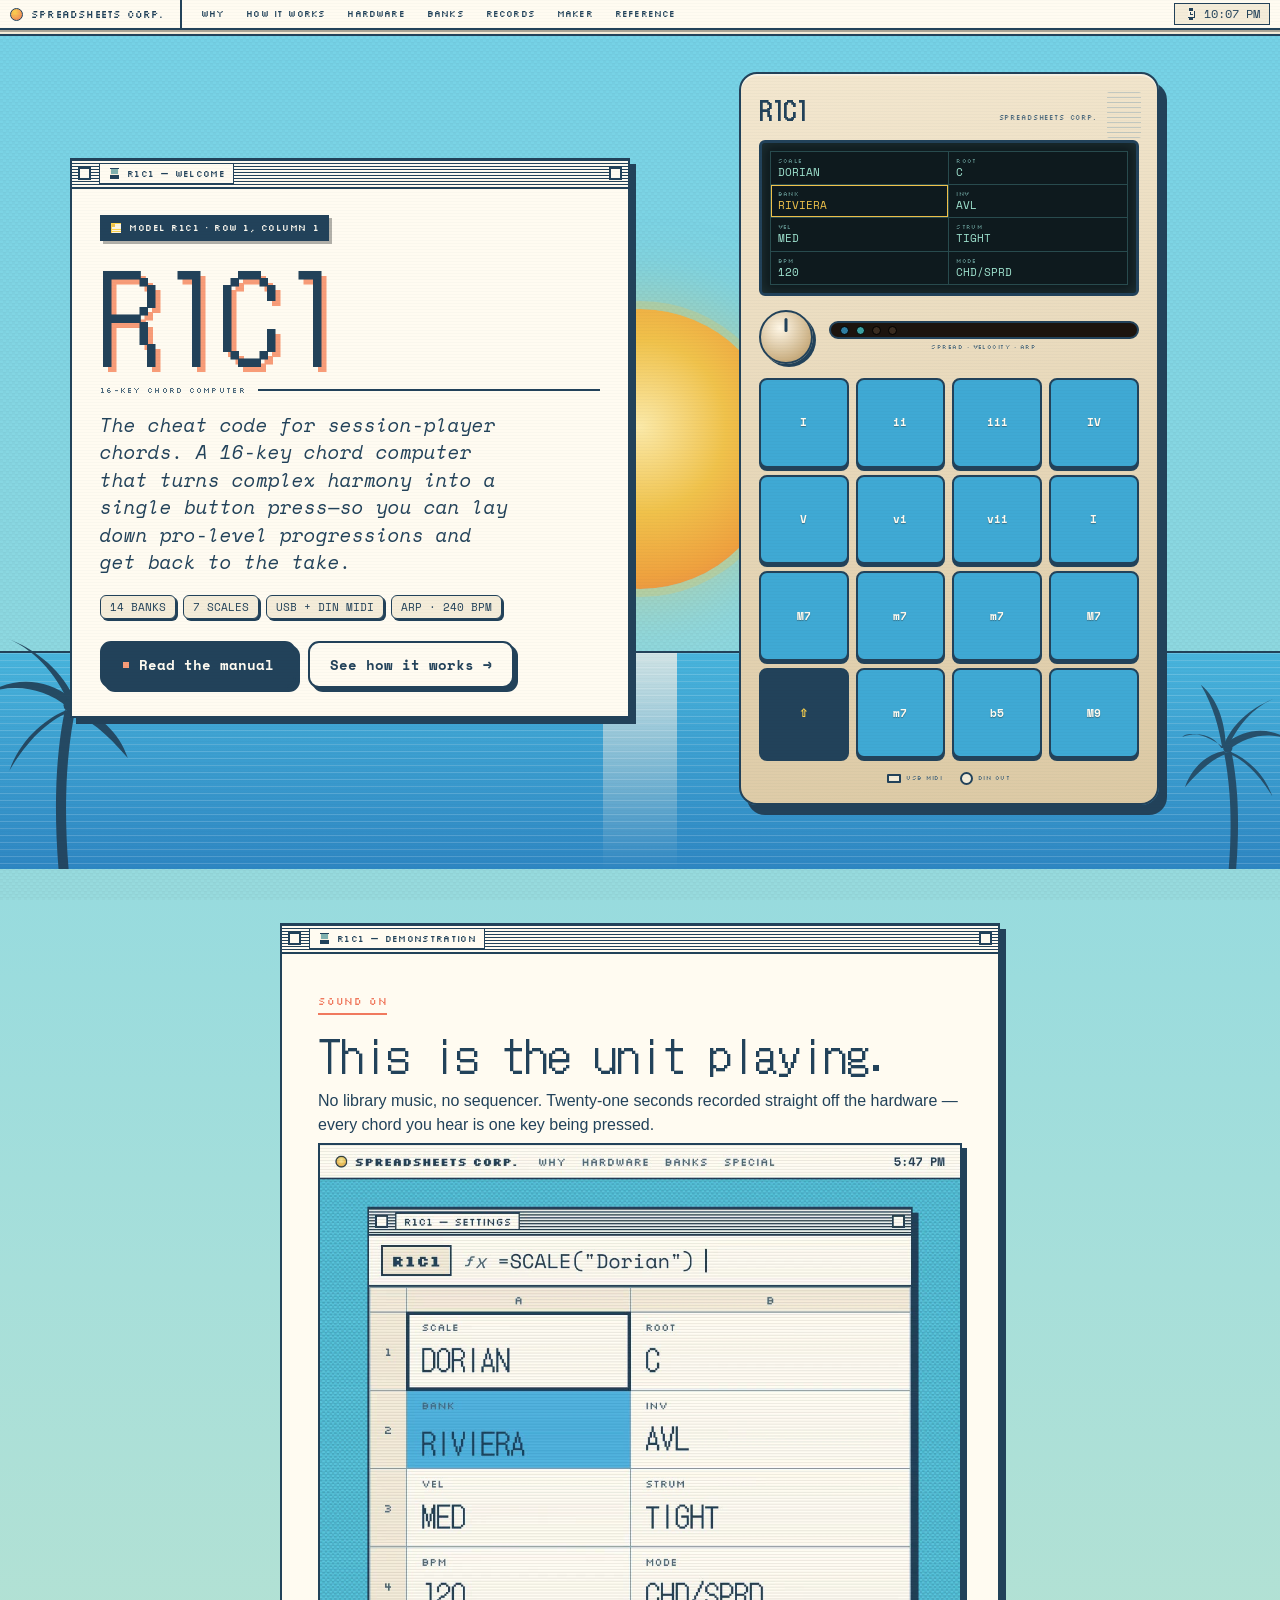
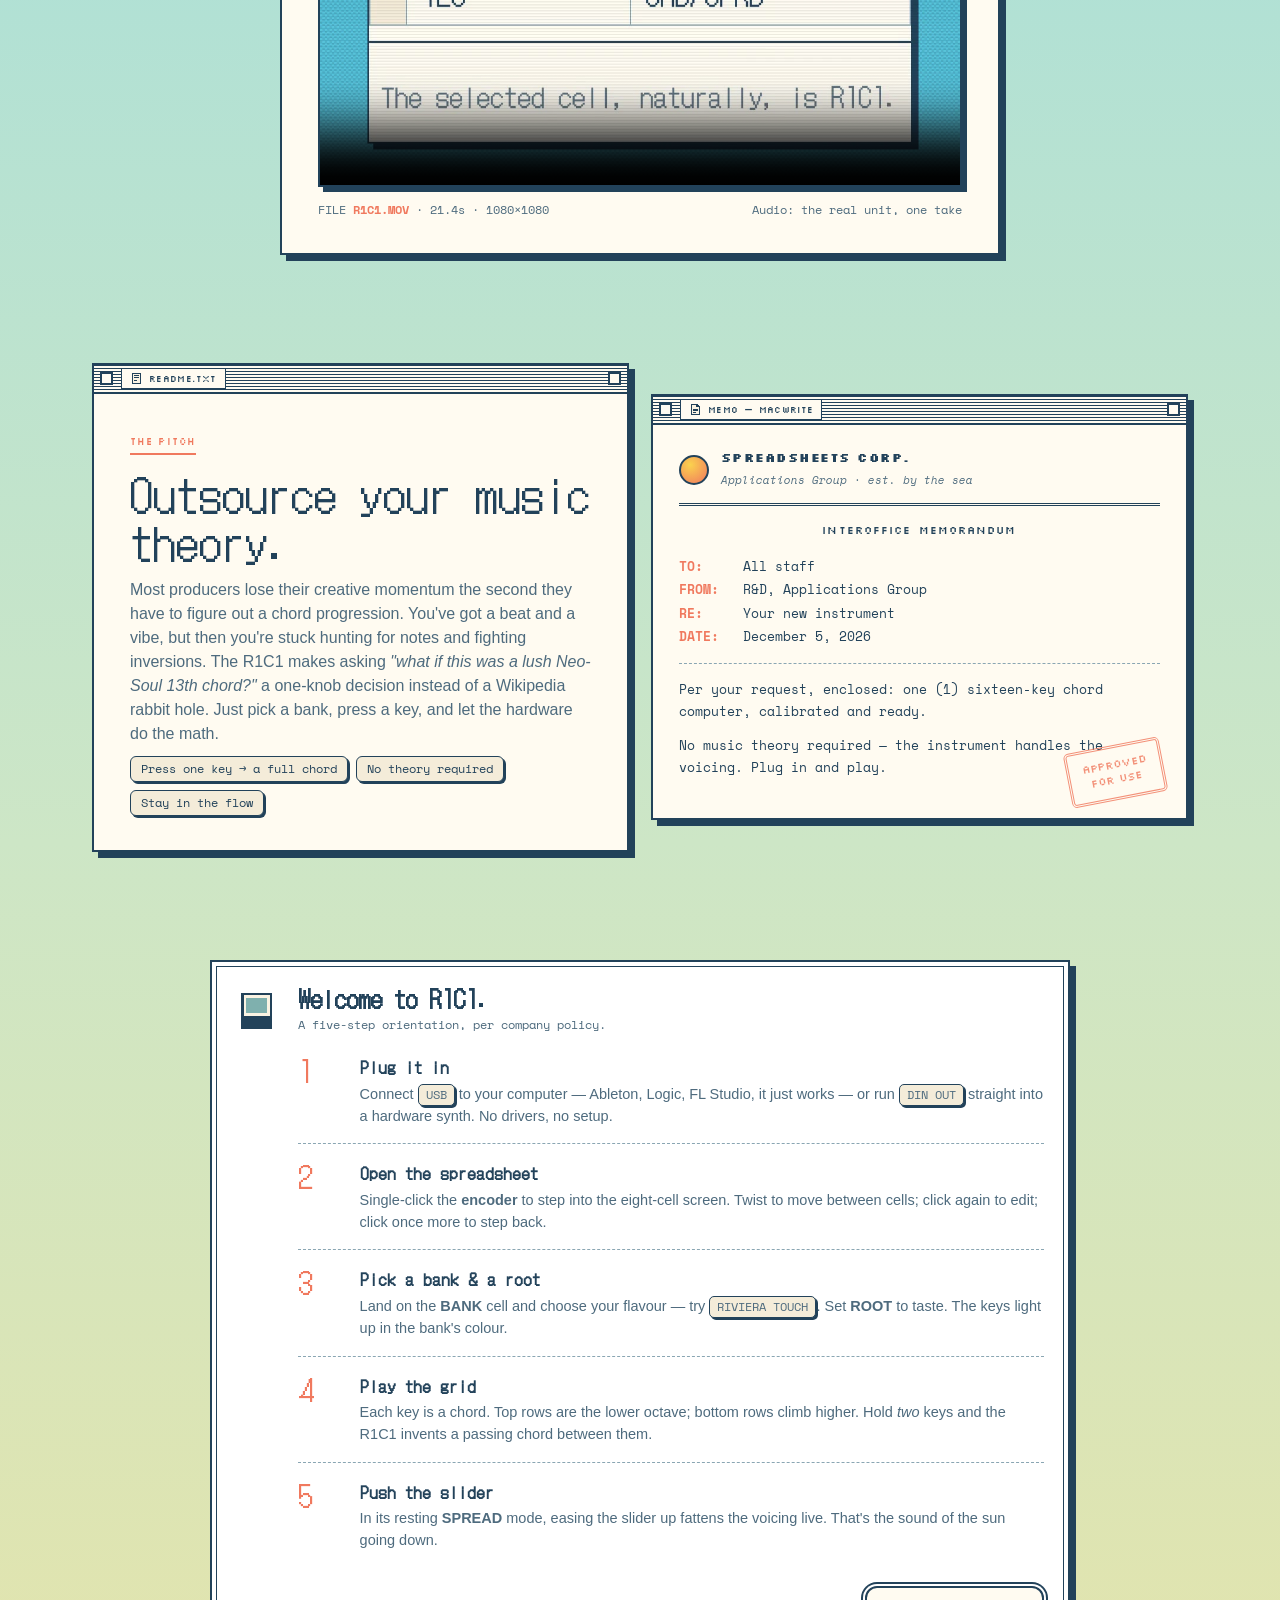
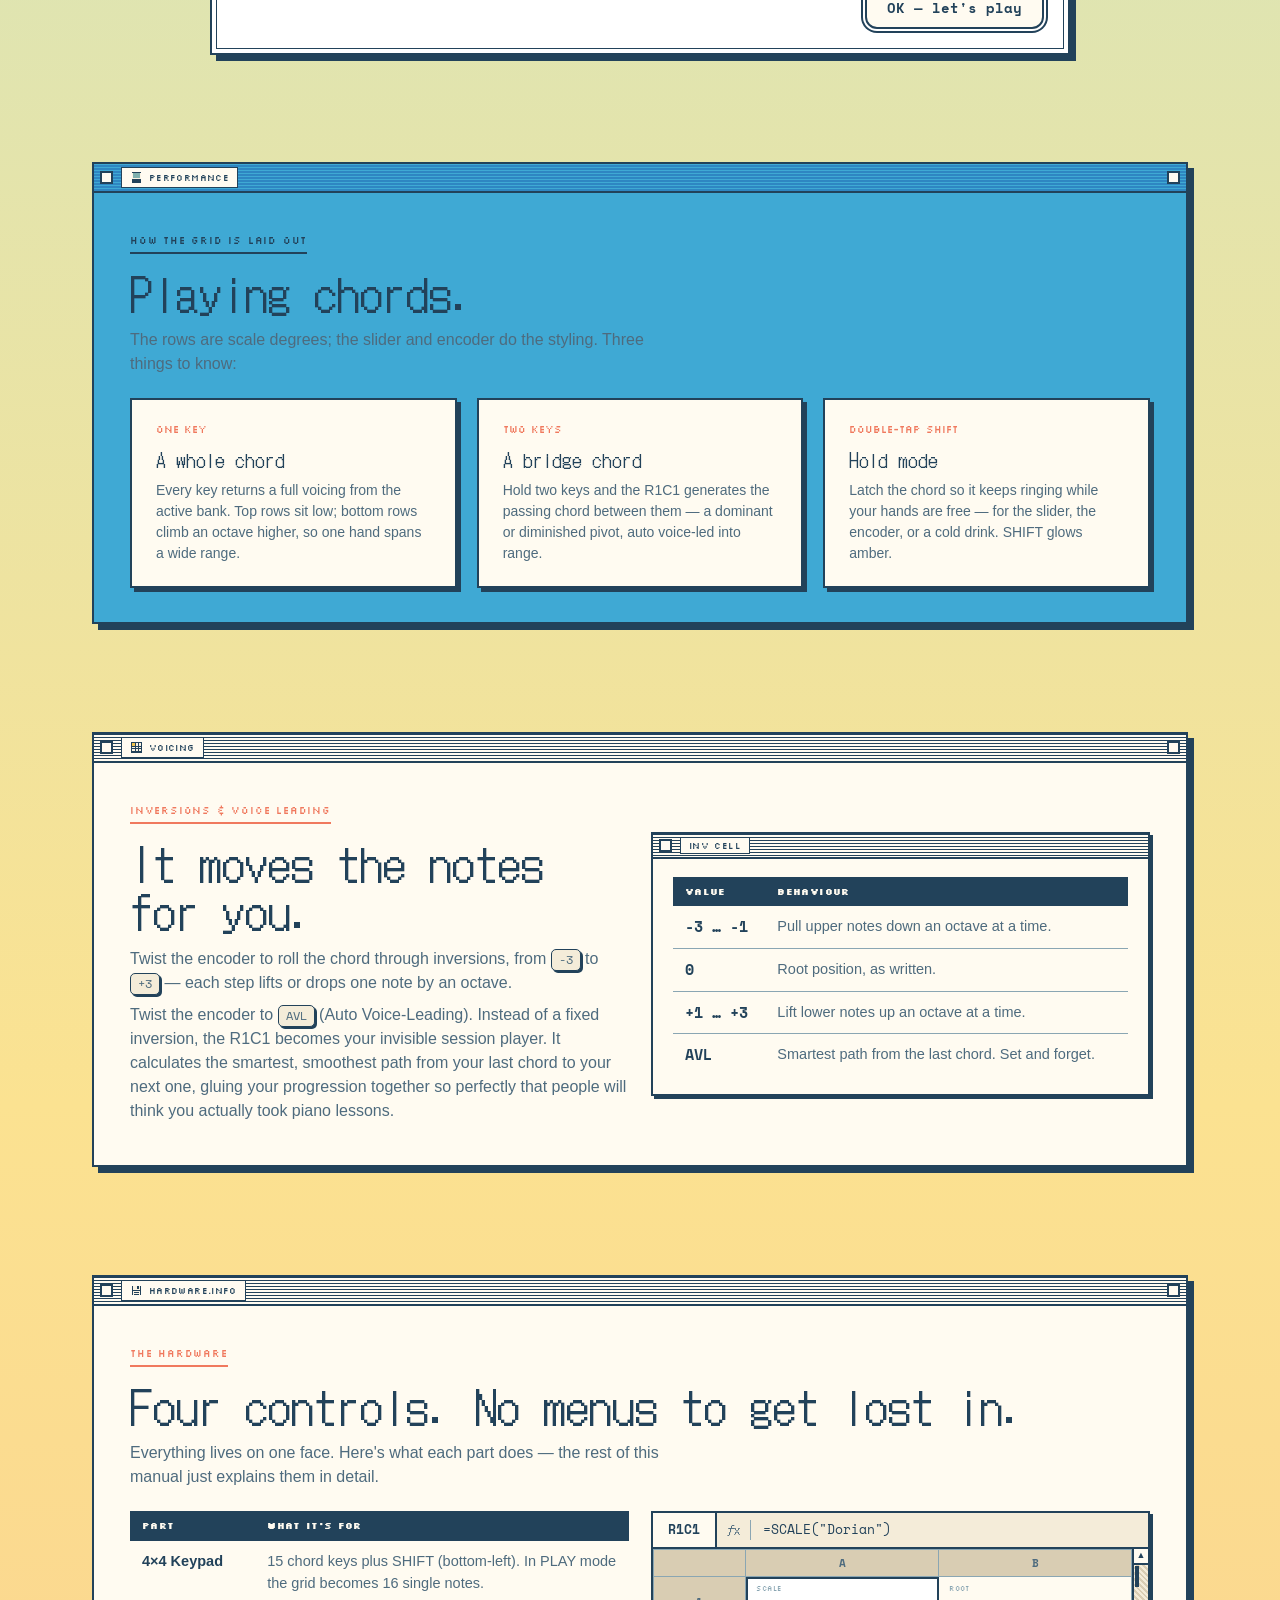
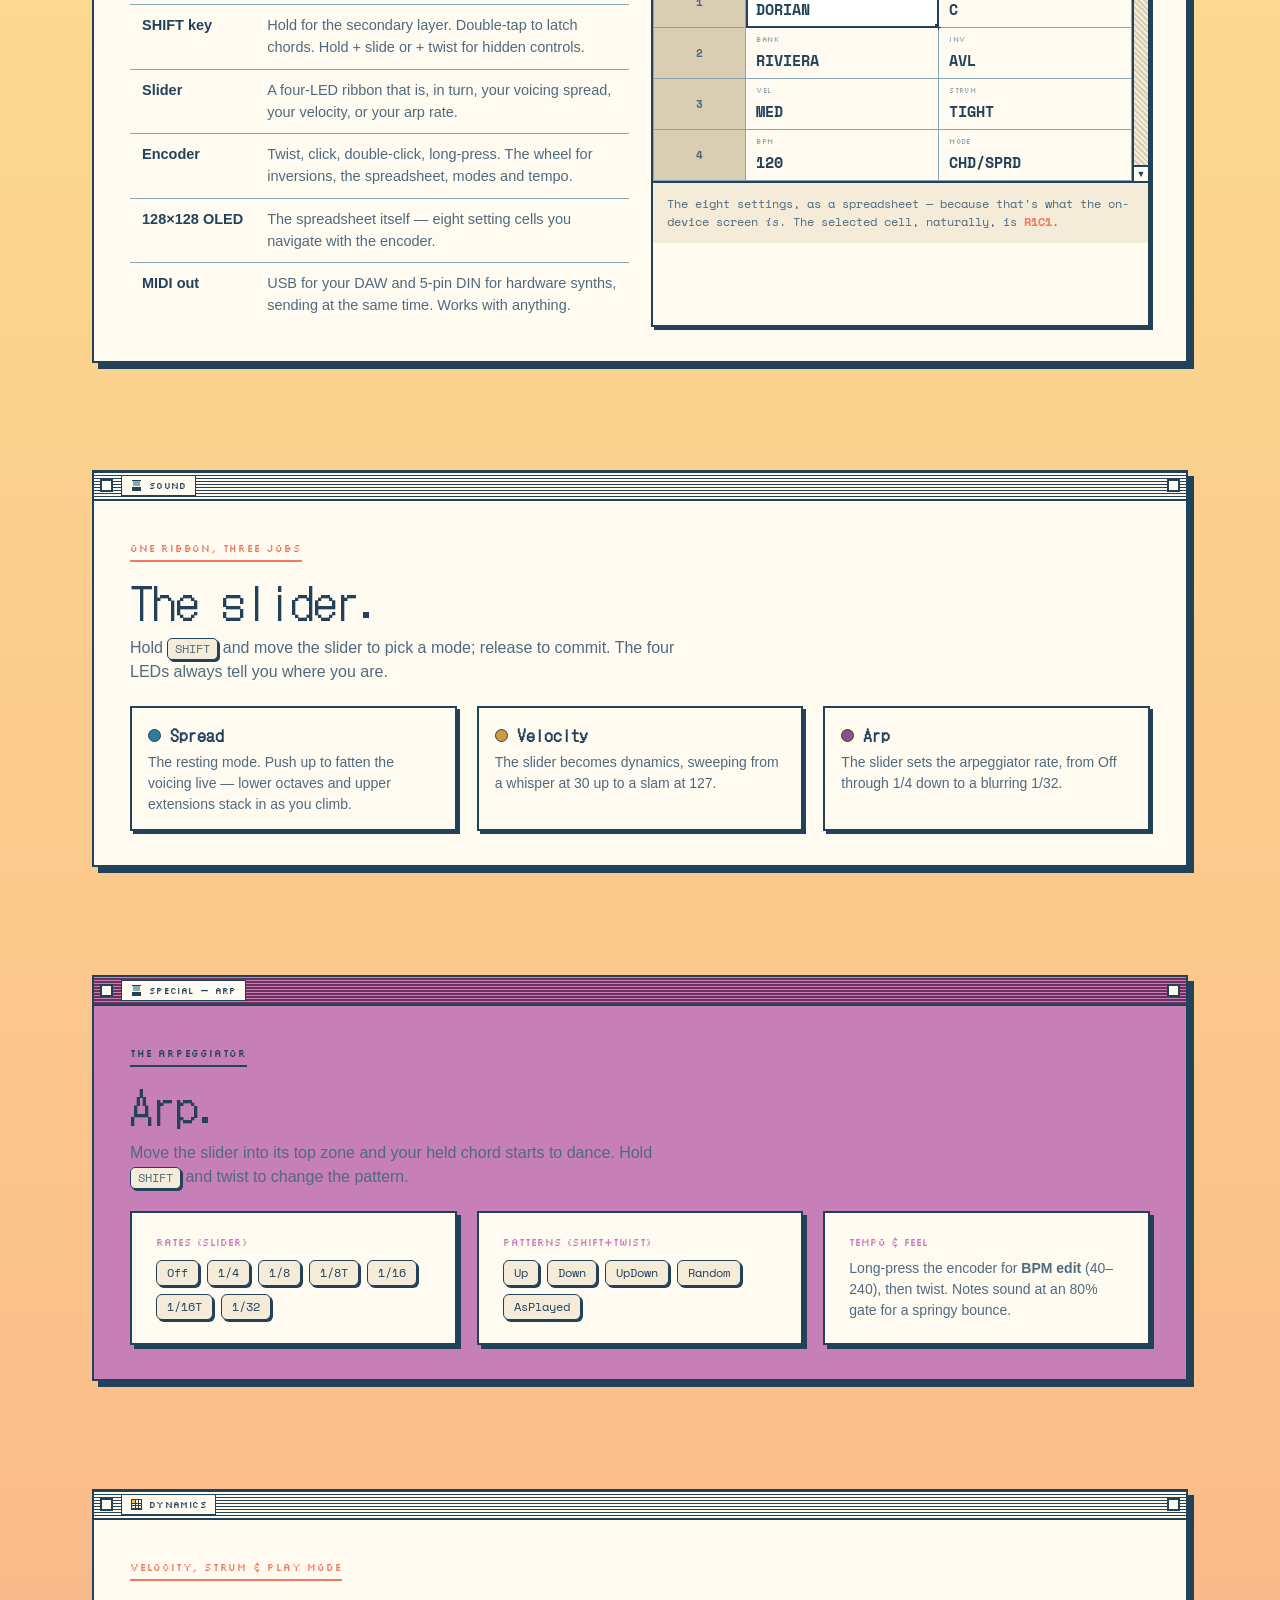
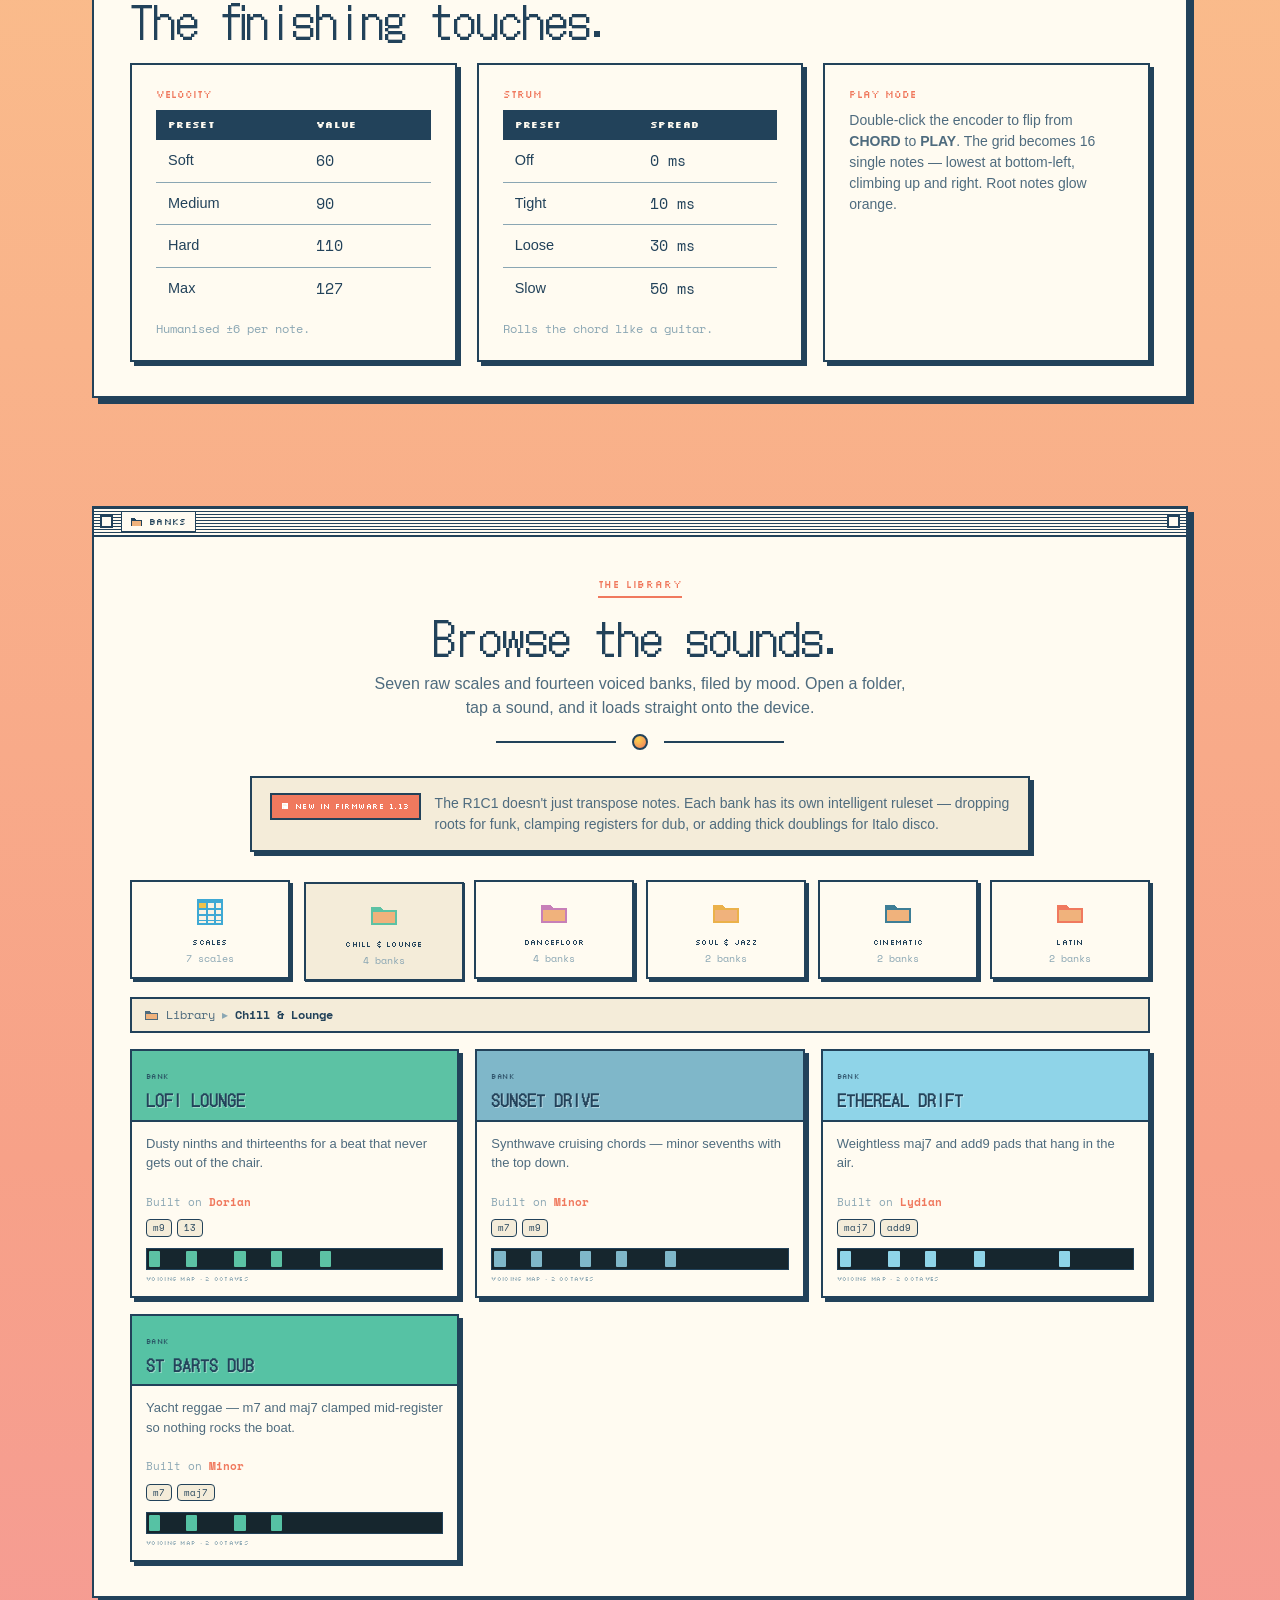
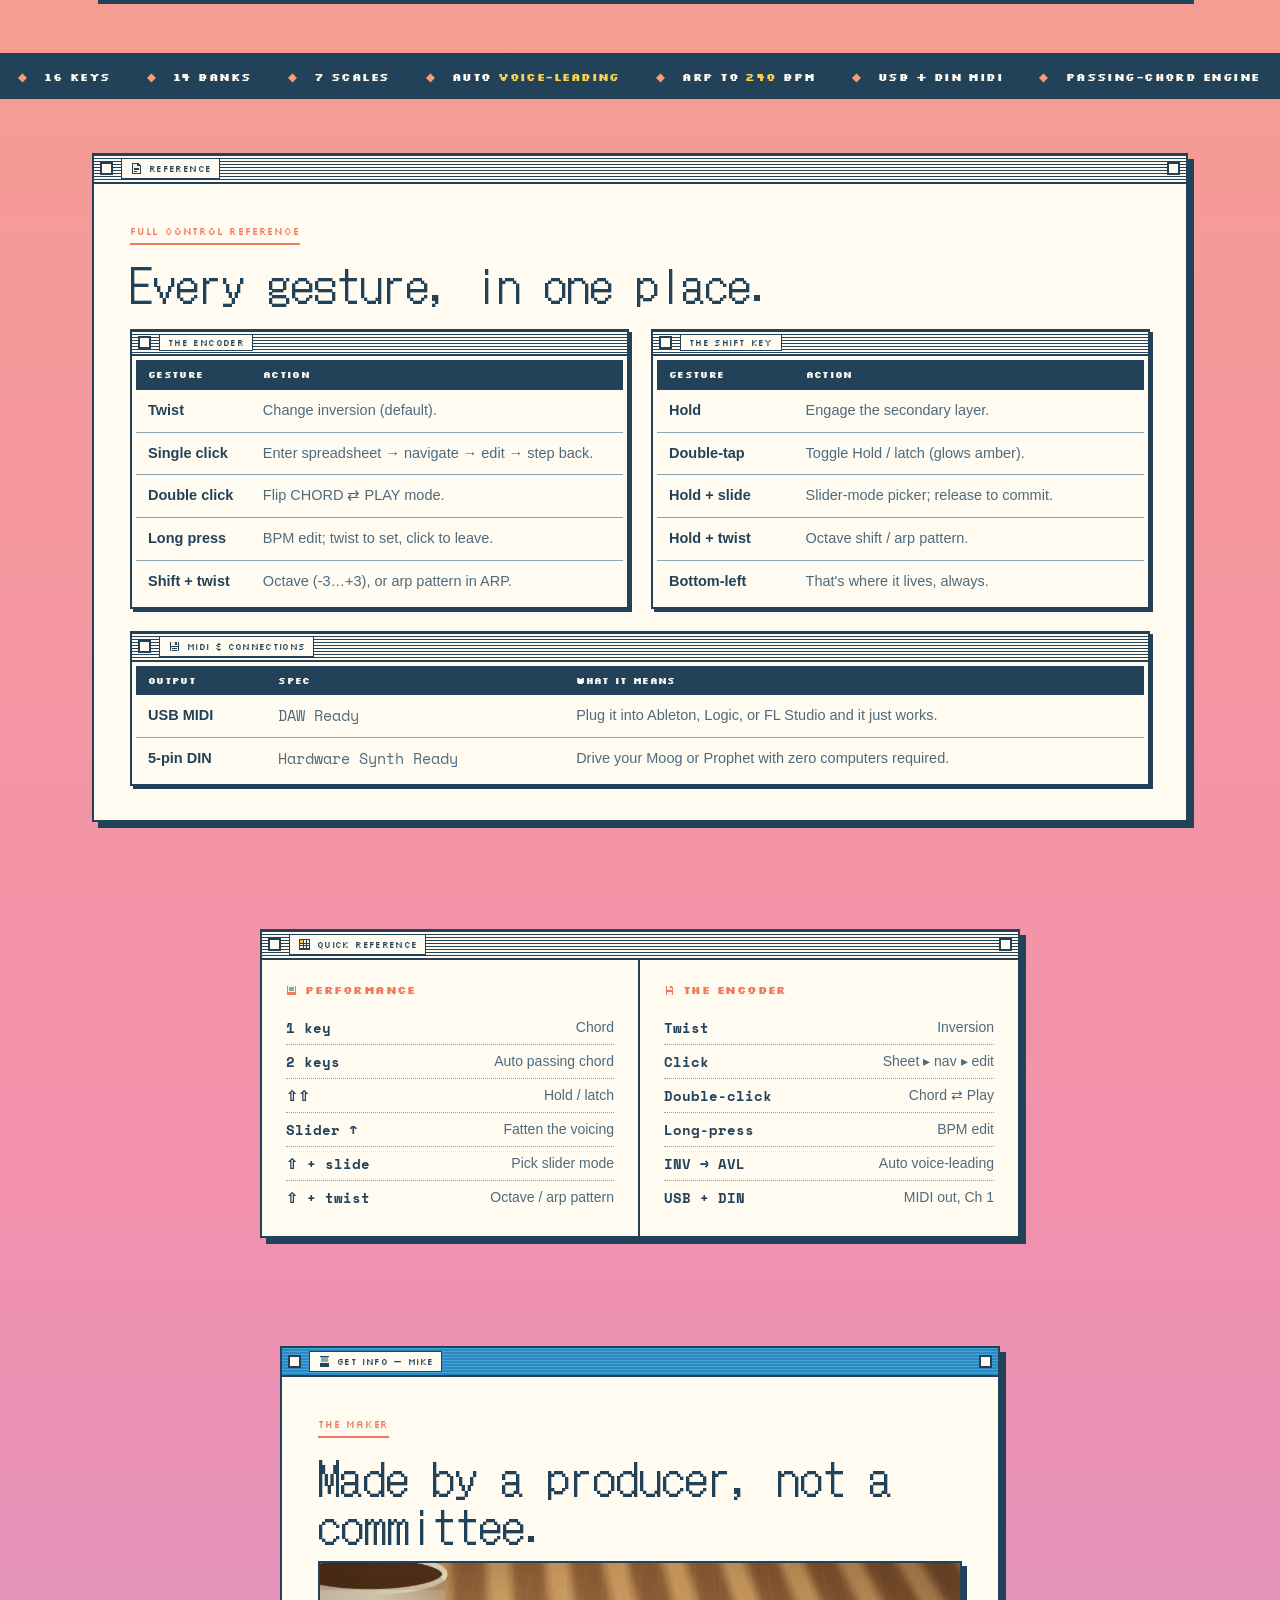
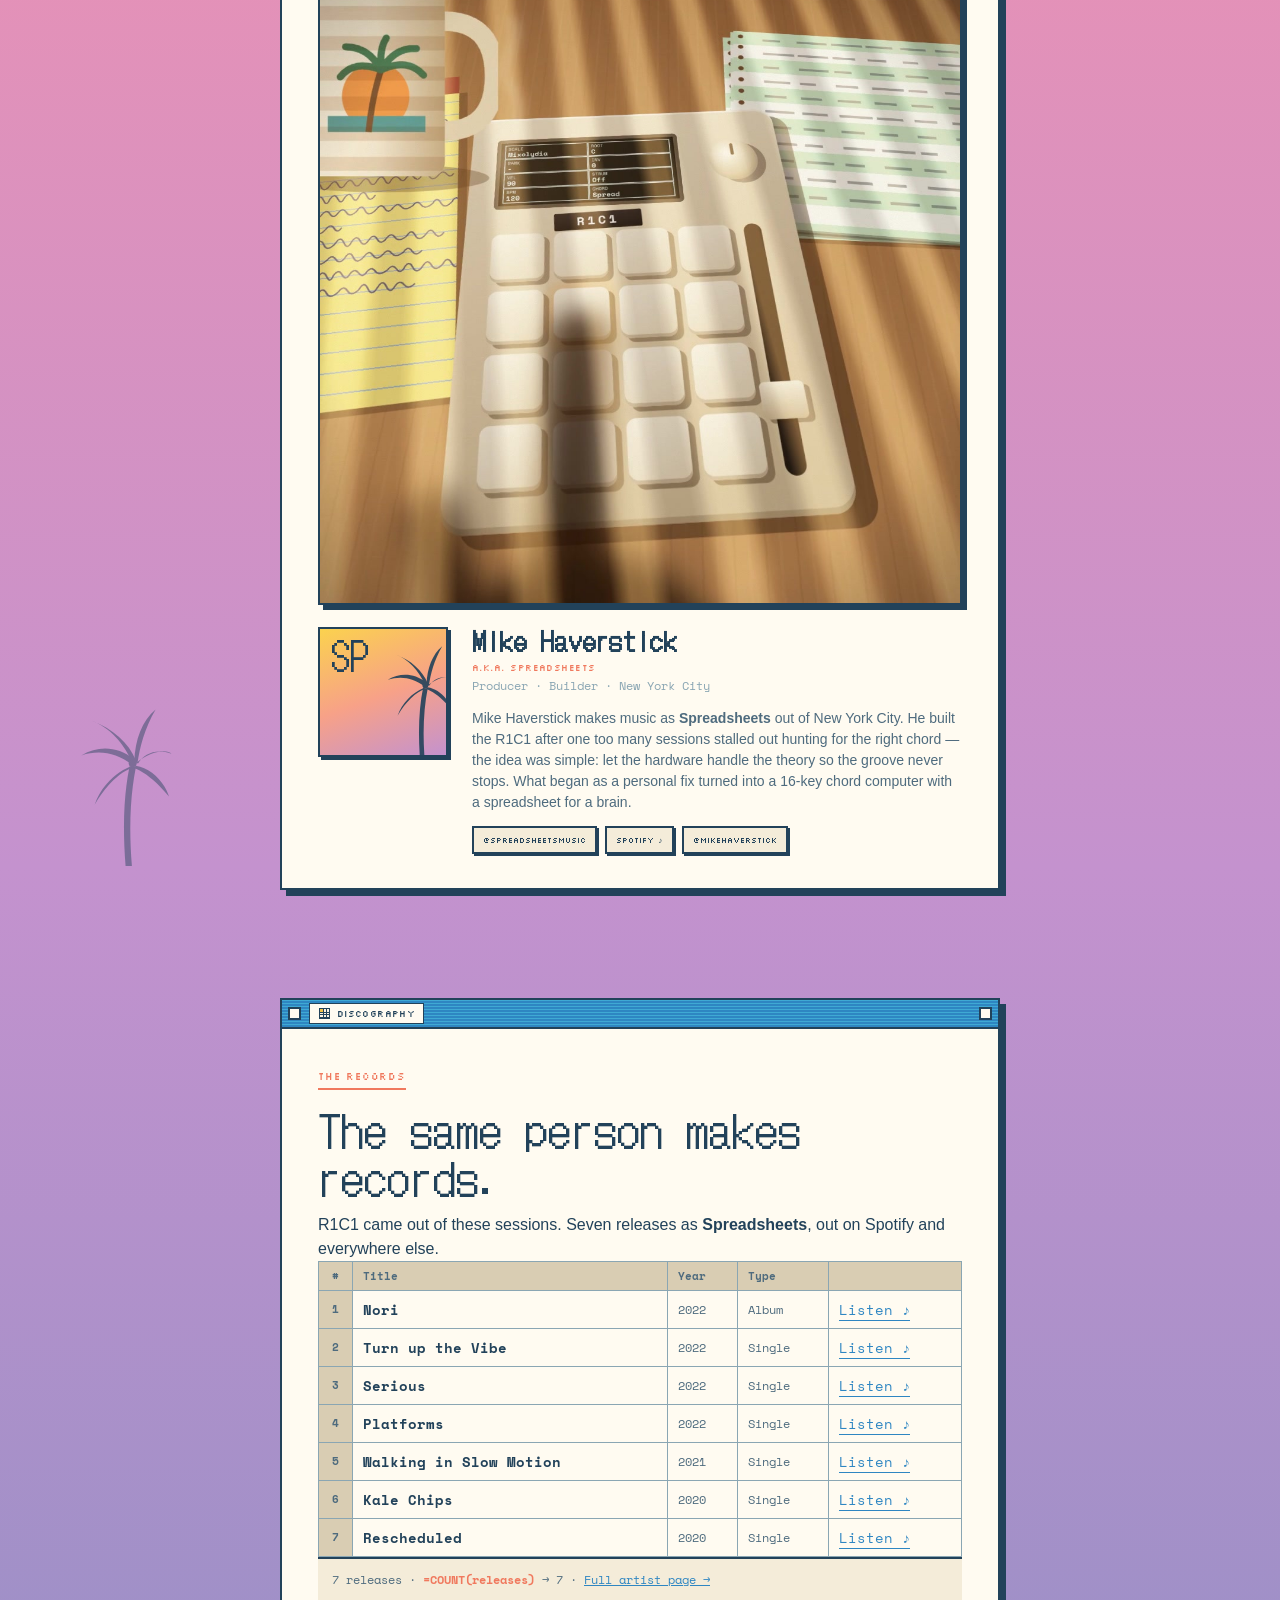
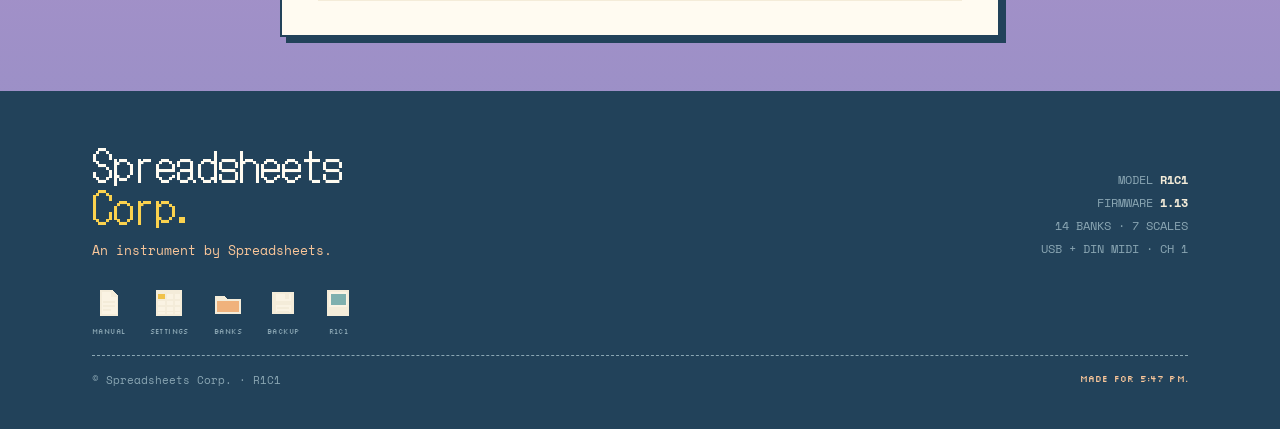
==== commit 15939eab: "Single-page site: R1C1 leads, music folds in, film embedded - index.html is now the R1C1 page; the o" ====
--- a/index.html
+++ b/index.html
@@ -1,367 +1,1092 @@
 <!DOCTYPE html>
 <html lang="en">
 <head>
-  <meta charset="UTF-8">
-  <meta name="viewport" content="width=device-width, initial-scale=1.0">
-  <title>spreadsheets — Outsource your music theory.</title>
-
-  <!-- SEO -->
-  <meta name="description" content="spreadsheets is a music project that outsources music theory. Algorithmic compositions, hardware instruments, and experimental sound design.">
-  <meta name="robots" content="index, follow">
-  <link rel="canonical" href="https://spreadsheetsmusic.com/">
-
-  <!-- Open Graph / Social Sharing -->
-  <meta property="og:type" content="website">
-  <meta property="og:url" content="https://spreadsheetsmusic.com/">
-  <meta property="og:title" content="spreadsheets — Outsource your music theory.">
-  <meta property="og:description" content="Algorithmic compositions, hardware instruments, and experimental sound design.">
-  <meta property="og:image" content="https://spreadsheetsmusic.com/assets/r1c1.png">
-  <meta property="og:site_name" content="spreadsheets">
-
-  <!-- Twitter / X Card -->
-  <meta name="twitter:card" content="summary_large_image">
-  <meta name="twitter:url" content="https://spreadsheetsmusic.com/">
-  <meta name="twitter:title" content="spreadsheets — Outsource your music theory.">
-  <meta name="twitter:description" content="Algorithmic compositions, hardware instruments, and experimental sound design.">
-  <meta name="twitter:image" content="https://spreadsheetsmusic.com/assets/r1c1.png">
-
-  <!-- Favicon -->
-  <link rel="icon" type="image/x-icon" href="/favicon.ico">
-  <link rel="icon" type="image/svg+xml" href="/favicon.svg">
-  <link rel="icon" type="image/png" sizes="32x32" href="/favicon-32x32.png">
-  <link rel="icon" type="image/png" sizes="16x16" href="/favicon-16x16.png">
-  <link rel="apple-touch-icon" sizes="180x180" href="/apple-touch-icon.png">
-
-  <link rel="preconnect" href="https://fonts.googleapis.com">
-  <link rel="preconnect" href="https://fonts.gstatic.com" crossorigin>
-  <link href="https://fonts.googleapis.com/css2?family=Syne:wght@400;500;600;700;800&family=Space+Mono:wght@400;700&display=swap" rel="stylesheet">
-  <link rel="stylesheet" href="style.css">
+<meta charset="UTF-8">
+<meta name="viewport" content="width=device-width, initial-scale=1.0">
+<title>R1C1 — 16-Key Chord Computer by Spreadsheets Corp.</title>
+
+<!-- SEO -->
+<meta name="description" content="R1C1 is a generative MIDI controller by Spreadsheets Corp. Outsource your music theory — algorithmic chords, arps and sequencing in four controls, no menus.">
+<meta name="robots" content="index, follow">
+<link rel="canonical" href="https://spreadsheetsmusic.com/">
+
+<!-- Open Graph / Social Sharing -->
+<meta property="og:type" content="product">
+<meta property="og:url" content="https://spreadsheetsmusic.com/">
+<meta property="og:title" content="R1C1 — 16-Key Chord Computer by Spreadsheets Corp.">
+<meta property="og:description" content="Outsource your music theory. Algorithmic chords, arps and sequencing in four controls, no menus.">
+<meta property="og:image" content="https://spreadsheetsmusic.com/assets/r1c1-film-poster.jpg">
+<meta property="og:site_name" content="spreadsheets">
+
+<!-- Twitter / X Card -->
+<meta name="twitter:card" content="summary_large_image">
+<meta name="twitter:url" content="https://spreadsheetsmusic.com/">
+<meta name="twitter:title" content="R1C1 — 16-Key Chord Computer by Spreadsheets Corp.">
+<meta name="twitter:description" content="Outsource your music theory. Algorithmic chords, arps and sequencing in four controls, no menus.">
+<meta name="twitter:image" content="https://spreadsheetsmusic.com/assets/r1c1-film-poster.jpg">
+
+<!-- Favicon -->
+<link rel="icon" type="image/x-icon" href="/favicon.ico">
+<link rel="icon" type="image/svg+xml" href="/favicon.svg">
+<link rel="icon" type="image/png" sizes="32x32" href="/favicon-32x32.png">
+<link rel="icon" type="image/png" sizes="16x16" href="/favicon-16x16.png">
+<link rel="apple-touch-icon" sizes="180x180" href="/apple-touch-icon.png">
+<link rel="preconnect" href="https://fonts.googleapis.com">
+<link rel="preconnect" href="https://fonts.gstatic.com" crossorigin>
+<link href="https://fonts.googleapis.com/css2?family=DotGothic16&family=Silkscreen:wght@400;700&family=Space+Mono:ital,wght@0,400;0,700;1,400&display=swap" rel="stylesheet">
+<style>
+/* =========================================================================
+   R1C1 — SPREADSHEETS CORP.  v3
+   A vintage OS that boots on the Riviera. Teal desktop, cream software.
+   ========================================================================= */
+:root{
+  --desktop:#57C4DD; --desktop-2:#3FAACB;
+  --paper:#FBF4E6; --paper-2:#FFFBF1; --paper-3:#F4ECD9;
+  --ink:#22425A; --ink-2:#4E6B7E; --ink-3:#8AA6B3;
+  --terra:#F0795E; --coral:#F89C78; --peach:#FBC79A; --sun:#FBD24E; --gold:#F2B23D;
+  --azure:#3FA9D4; --azure-deep:#2E86C2; --sea-foam:#86D7C2; --noir:#3E6E86; --magenta:#C77FB8;
+  --shadow:#22425A; --device-key:#3FA9D4;
+}
+*{box-sizing:border-box;margin:0;padding:0;}
+html{scroll-behavior:smooth;background:#74D2E7;}
+@media (prefers-reduced-motion:reduce){html{scroll-behavior:auto;}}
+body{font-family:Geneva,Tahoma,Verdana,Arial,sans-serif;color:var(--ink);line-height:1.5;-webkit-font-smoothing:antialiased;overflow-x:hidden;position:relative;
+  background:linear-gradient(180deg,#74D2E7 0%,#A7DFDA 11%,#CDE6C6 21%,#FBE291 37%,#FBC58C 51%,#F7A188 65%,#F291AE 79%,#C492CE 90%,#8C8FC4 100%) no-repeat;
+  background-size:100% 100%;background-attachment:scroll;}
+
+/* desktop stipple */
+body::before{content:"";position:fixed;inset:0;pointer-events:none;z-index:0;
+  background-image:linear-gradient(45deg,rgba(0,0,0,.07) 25%,transparent 25%,transparent 75%,rgba(0,0,0,.07) 75%),linear-gradient(45deg,rgba(0,0,0,.07) 25%,transparent 25%,transparent 75%,rgba(0,0,0,.07) 75%);
+  background-size:6px 6px;background-position:0 0,3px 3px;opacity:.3;}
+
+/* CRT scanlines — static, no flicker */
+.crt{position:fixed;inset:0;z-index:998;pointer-events:none;
+  background:repeating-linear-gradient(to bottom,rgba(34,66,90,.06) 0 1px,transparent 1px 3px);
+  mix-blend-mode:multiply;opacity:.4;}
+
+.display,h2.sec,.wordmark{font-family:'DotGothic16',sans-serif;}
+.pixel{font-family:'Silkscreen',monospace;letter-spacing:.02em;text-transform:uppercase;}
+.mono{font-family:'Space Mono',monospace;}
+
+/* Susan Kare style icons */
+.kare{width:1em;height:1em;display:inline-block;vertical-align:-.16em;shape-rendering:crispEdges;color:inherit;}
+.kare.big{width:2.6em;height:2.6em;}
+
+/* ---------- WINDOW CHROME ---------- */
+.window{background:var(--paper-2);border:2px solid var(--ink);box-shadow:6px 6px 0 var(--shadow);position:relative;}
+.titlebar{border-bottom:2px solid var(--ink);min-height:24px;display:flex;align-items:center;gap:8px;padding:3px 6px;
+  background:repeating-linear-gradient(to bottom,var(--ink) 0 1px,transparent 1px 3px);position:relative;}
+.titlebar.active-azure{background:repeating-linear-gradient(to bottom,var(--azure) 0 1px,transparent 1px 3px),var(--azure-deep);}
+.titlebar.active-mag{background:repeating-linear-gradient(to bottom,var(--magenta) 0 1px,transparent 1px 3px),#6f2f5d;}
+.titlebar.active-azure,.titlebar.active-mag{border-bottom-color:var(--ink);}
+.titlebar .close,.titlebar .zoom{width:13px;height:13px;background:var(--paper-2);border:2px solid var(--ink);flex:0 0 auto;}
+.titlebar .ttl{font-family:'Silkscreen',monospace;font-size:9px;text-transform:uppercase;background:var(--paper-2);padding:3px 8px;color:var(--ink);letter-spacing:.04em;border:1px solid var(--ink);line-height:1;display:inline-flex;align-items:center;gap:6px;}
+.titlebar .ttl .kare{font-size:13px;}
+.titlebar .grow{flex:1;}
+
+/* ---------- MENU BAR ---------- */
+.menubar{position:sticky;top:0;z-index:700;background:var(--paper-2);border-bottom:2px solid var(--ink);display:flex;align-items:center;height:30px;padding:0 10px;box-shadow:0 2px 0 rgba(0,0,0,.3);}
+.menubar .brand{display:flex;align-items:center;gap:8px;font-family:'Silkscreen',monospace;font-size:10px;text-transform:uppercase;padding-right:16px;letter-spacing:.02em;border-right:2px solid var(--ink);margin-right:8px;height:100%;}
+.menubar .brand .sun{width:13px;height:13px;border-radius:50%;background:radial-gradient(circle at 35% 30%,var(--sun),var(--terra));border:1.5px solid var(--ink);flex:0 0 auto;}
+.menubar nav{display:flex;flex:1;height:100%;}
+.menubar nav a{font-family:'Silkscreen',monospace;font-size:9px;text-transform:uppercase;color:var(--ink);text-decoration:none;padding:0 11px;display:flex;align-items:center;letter-spacing:.02em;}
+.menubar nav a:hover{background:var(--ink);color:var(--paper-2);}
+.menubar .clock{font-family:'Space Mono',monospace;font-size:12px;border:1.5px solid var(--ink);padding:1px 9px;background:var(--paper-3);display:inline-flex;align-items:center;gap:6px;}
+.menubar .clock .kare{font-size:14px;}
+@media (max-width:820px){.menubar nav{display:none;}.menubar .brand{font-size:9px;border-right:none;}}
+
+/* ---------- LAYOUT ---------- */
+.wrap{max-width:1140px;margin:0 auto;padding:0 22px;position:relative;z-index:1;}
+section{position:relative;z-index:1;}
+.band{padding:54px 0;}
+.section-win{position:relative;}
+.winbody{padding:34px 36px;}
+.winbody.tint-azure{background:var(--azure);color:var(--ink);}
+.winbody.tint-mag{background:var(--magenta);color:var(--ink);}
+.eyebrow{font-family:'Silkscreen',monospace;font-size:10px;text-transform:uppercase;color:var(--terra);letter-spacing:.08em;margin-bottom:14px;display:inline-block;border-bottom:2px solid var(--terra);padding-bottom:4px;}
+.tint-azure .eyebrow,.tint-mag .eyebrow{color:var(--ink);border-color:var(--ink);}
+h2.sec{font-weight:400;font-size:clamp(26px,4.6vw,46px);line-height:1.05;letter-spacing:0;margin-bottom:12px;}
+.sec-sub{font-size:16px;max-width:62ch;color:var(--ink-2);margin-bottom:8px;}
+.tint-azure .sec-sub,.tint-mag .sec-sub{color:var(--ink-2);}
+/* windows zoom-and-slide open like files landing on the desktop */
+body.js .reveal{opacity:0;transform:translate(var(--rx,0),30px) scale(.94);transform-origin:top center;transition:opacity .5s ease,transform .62s cubic-bezier(.2,.85,.25,1.07);will-change:transform,opacity;}
+.reveal.in{opacity:1!important;transform:none!important;}
+.reveal.from-left{--rx:-48px;} .reveal.from-right{--rx:48px;}
+/* pixel headlines wipe in like they're being drawn */
+body.js .reveal h2.sec{clip-path:inset(0 103% 0 0);transition:clip-path .72s cubic-bezier(.32,.72,.18,1) .16s;}
+body.js .reveal.in h2.sec{clip-path:inset(0 0 0 0)!important;}
+/* staggered children */
+body.js .stagger>*{opacity:0;transform:translateY(20px);transition:opacity .45s ease,transform .52s cubic-bezier(.2,.8,.2,1);}
+body.js .stagger.in>*{opacity:1!important;transform:none!important;}
+.stagger.in>*:nth-child(1){transition-delay:.04s}.stagger.in>*:nth-child(2){transition-delay:.10s}.stagger.in>*:nth-child(3){transition-delay:.16s}.stagger.in>*:nth-child(4){transition-delay:.22s}.stagger.in>*:nth-child(5){transition-delay:.28s}.stagger.in>*:nth-child(6){transition-delay:.34s}.stagger.in>*:nth-child(7){transition-delay:.40s}.stagger.in>*:nth-child(8){transition-delay:.46s}
+@media (prefers-reduced-motion:reduce){body.js .reveal,body.js .stagger>*{opacity:1;transform:none;transition:none;}body.js .reveal h2.sec{clip-path:none;}}
+/* scroll progress as a Mac barber-pole bar */
+.scrollprog{position:fixed;top:30px;left:0;right:0;height:6px;z-index:690;background:var(--paper-3);border-bottom:2px solid var(--ink);}
+.scrollprog .fill{height:100%;width:0%;background:repeating-linear-gradient(135deg,var(--azure) 0 7px,var(--sun) 7px 14px);}
+@media (prefers-reduced-motion:no-preference){.scrollprog .fill{animation:barber 1.1s linear infinite;}}
+@keyframes barber{from{background-position:0 0;}to{background-position:-19.8px 0;}}
+
+/* desktop clutter icons */
+.dt-icon{position:absolute;z-index:0;text-align:center;color:var(--paper-2);width:64px;}
+.dt-icon .kare{font-size:34px;filter:drop-shadow(2px 2px 0 rgba(0,0,0,.4));}
+.dt-icon span{display:block;font-family:'Silkscreen',monospace;font-size:7px;margin-top:5px;letter-spacing:.04em;background:rgba(27,43,44,.5);padding:2px 3px;border-radius:2px;}
+@media (max-width:1300px){.dt-icon{display:none;}}
+
+/* ---------- BOOT ---------- */
+#boot{position:fixed;inset:0;z-index:2000;background:var(--desktop);display:flex;align-items:center;justify-content:center;transition:opacity .55s ease;
+  background-image:linear-gradient(45deg,rgba(0,0,0,.13) 25%,transparent 25%,transparent 75%,rgba(0,0,0,.13) 75%),linear-gradient(45deg,rgba(0,0,0,.13) 25%,transparent 25%,transparent 75%,rgba(0,0,0,.13) 75%);
+  background-size:6px 6px;background-position:0 0,3px 3px;}
+#boot.gone{opacity:0;pointer-events:none;}
+#boot .dlg{background:var(--paper-2);border:2px solid var(--ink);box-shadow:7px 7px 0 rgba(0,0,0,.5);width:300px;max-width:86vw;}
+#boot .dlg .tb{height:18px;border-bottom:2px solid var(--ink);background:repeating-linear-gradient(to bottom,var(--ink) 0 1px,transparent 1px 3px);}
+#boot .dlg .in{padding:26px 22px;text-align:center;}
+#boot .dlg .mac{color:var(--ink);font-size:46px;margin-bottom:14px;}
+#boot .dlg b{font-family:'Silkscreen',monospace;font-size:15px;display:block;letter-spacing:.04em;}
+#boot .dlg span{font-family:'Silkscreen',monospace;font-size:8px;color:var(--ink-2);display:block;letter-spacing:.16em;margin-top:6px;}
+#boot .bgrid{display:grid;grid-template-columns:repeat(8,1fr);gap:3px;margin:18px auto 8px;width:150px;}
+#boot .bgrid i{aspect-ratio:1;border:1px solid var(--ink-3);background:var(--paper-3);opacity:.25;animation:bootcell .05s linear forwards;}
+@keyframes bootcell{to{opacity:1;background:var(--coral);border-color:var(--terra);}}
+#boot .fw{font-family:'Space Mono',monospace;font-size:10px;color:var(--ink-3);margin-top:6px;}
+
+/* ---------- HERO ---------- */
+#top{position:relative;overflow:hidden;}
+.sky{position:absolute;inset:0;z-index:0;background:linear-gradient(180deg,#5FC8E0 0%,#9ADBD6 24%,#FBD667 50%,#F8A878 70%,#F58FA0 100%);}
+.sun-big{position:absolute;left:50%;top:50%;transform:translate(-50%,-50%);width:280px;height:280px;border-radius:50%;z-index:0;background:radial-gradient(circle at 50% 42%,#FBE9A8 0%,#F0C24B 40%,#EFA23F 70%,#E07A4B 100%);box-shadow:0 0 0 8px rgba(240,194,75,.25),0 0 80px rgba(240,194,75,.5);}
+.hero-ocean{position:absolute;left:0;right:0;bottom:0;height:26%;z-index:1;background:linear-gradient(180deg,#48B4DC 0%,#2E86C2 100%);border-top:2px solid var(--ink);overflow:hidden;}
+.hero-ocean::before{content:"";position:absolute;inset:0;background:repeating-linear-gradient(to bottom,rgba(255,255,255,.16) 0 1px,transparent 1px 7px);}
+.hero-ocean .sun-reflect{position:absolute;left:50%;top:0;bottom:0;width:74px;transform:translateX(-50%);background:linear-gradient(180deg,rgba(251,210,78,.75),rgba(251,210,78,0));mix-blend-mode:screen;}
+.palm{position:absolute;bottom:0;color:var(--ink);z-index:1;pointer-events:none;}
+.palm-l{left:-20px;width:152px;height:252px;opacity:.92;}
+.palm-r{right:-14px;width:112px;height:186px;opacity:.85;transform:scaleX(-1);}
+@media(max-width:760px){.palm-r{display:none;}.palm-l{width:104px;height:172px;left:-22px;opacity:.85;}.hero-ocean{height:20%;}}
+.sea{position:absolute;left:0;right:0;bottom:0;height:30%;z-index:0;background:repeating-linear-gradient(to bottom,rgba(34,66,90,0) 0 2px,rgba(34,66,90,.10) 2px 3px),linear-gradient(180deg,rgba(245,143,160,.28),rgba(63,169,212,.6));}
+.hero-inner{position:relative;z-index:2;padding:42px 0 64px;}
+.hero-grid{display:grid;grid-template-columns:1.05fr .95fr;gap:40px;align-items:center;}
+@media (max-width:900px){.hero-grid{grid-template-columns:1fr;gap:28px;}}
+.hero-win{align-self:center;max-width:560px;}
+.hero-win-body{padding:26px 28px 28px;}
+.tagchip{display:inline-flex;align-items:center;gap:7px;font-family:'Silkscreen',monospace;font-size:9px;text-transform:uppercase;background:var(--ink);color:var(--paper-2);padding:6px 10px;letter-spacing:.06em;margin-bottom:18px;box-shadow:3px 3px 0 rgba(0,0,0,.3);}
+.tagchip .kare{font-size:12px;color:var(--sun);}
+.wordmark{font-weight:400;font-size:clamp(60px,12vw,118px);line-height:.92;letter-spacing:.01em;color:var(--ink);text-shadow:5px 5px 0 var(--coral);margin:0;}
+.hero-namespec{display:flex;align-items:center;gap:12px;margin:16px 0 16px;}
+.hero-namespec .ln{height:2px;background:var(--ink);flex:1;}
+.hero-namespec span{font-family:'Silkscreen',monospace;font-size:8px;letter-spacing:.16em;color:var(--ink-2);text-transform:uppercase;white-space:nowrap;}
+.hero-lede{font-family:'Space Mono',monospace;font-style:italic;font-size:clamp(15px,1.9vw,19px);color:var(--ink);max-width:34ch;margin:0 0 18px;line-height:1.45;}
+.hero-chips{display:flex;flex-wrap:wrap;gap:7px;margin-bottom:22px;}
+.hero-chips span{font-family:'Space Mono',monospace;font-size:11px;border:1.5px solid var(--ink);background:var(--paper-3);padding:3px 9px;border-radius:6px;box-shadow:2px 2px 0 var(--ink);}
+.hero-buttons{display:flex;gap:12px;flex-wrap:wrap;}
+.btn{display:inline-flex;align-items:center;gap:9px;font-family:'Space Mono',monospace;font-weight:700;font-size:14px;background:var(--paper-2);color:var(--ink);text-decoration:none;padding:11px 20px;border:2px solid var(--ink);box-shadow:4px 4px 0 var(--ink);border-radius:11px;transition:transform .08s,box-shadow .08s;cursor:pointer;}
+.btn:hover{transform:translate(2px,2px);box-shadow:2px 2px 0 var(--ink);}
+.btn.solid{background:var(--ink);color:var(--paper-2);}
+.btn .blip{width:8px;height:8px;background:var(--coral);border:1.5px solid var(--ink);}
+@keyframes heroRise{from{opacity:0;transform:translateY(22px);}to{opacity:1;transform:none;}}
+@media (prefers-reduced-motion:no-preference){
+  .hero-win{animation:heroRise .65s cubic-bezier(.2,.7,.2,1) both;animation-delay:1.9s;}
+  #device{animation:heroRise .65s cubic-bezier(.2,.7,.2,1) both;animation-delay:2.05s;}
+}
+
+/* ---------- DEVICE ---------- */
+.device-shell{background:linear-gradient(170deg,#F3E7CF,#DCC9A4);border:2px solid var(--ink);border-radius:18px;box-shadow:8px 10px 0 var(--shadow),inset 0 2px 0 rgba(255,255,255,.5);padding:18px;max-width:420px;margin:0 auto;position:relative;}
+.device-shell::after{content:"";position:absolute;right:16px;top:18px;width:34px;height:46px;background:repeating-linear-gradient(to bottom,var(--ink-3) 0 1.5px,transparent 1.5px 5px);opacity:.45;border-radius:2px;}
+.nameplate{display:flex;align-items:baseline;justify-content:space-between;margin-bottom:12px;padding-right:42px;}
+.nameplate b{font-family:'DotGothic16',sans-serif;font-size:24px;}
+.nameplate span{font-family:'Silkscreen',monospace;font-size:7px;color:var(--ink-2);letter-spacing:.12em;}
+.oled{background:#0E1A1E;border:3px solid var(--ink);border-radius:6px;padding:8px;margin-bottom:14px;box-shadow:inset 0 0 14px rgba(127,176,174,.18);}
+.oled-grid{display:grid;grid-template-columns:1fr 1fr;gap:1px;background:#284b4e;border:1px solid #284b4e;}
+.ocell{background:#0E1A1E;padding:5px 7px;min-height:30px;}
+.ocell .ok{font-family:'Silkscreen',monospace;font-size:6px;color:#5f8f8c;letter-spacing:.06em;}
+.ocell .ov{font-family:'Space Mono',monospace;font-size:11px;color:#9fe3cf;line-height:1.2;}
+.ocell.hot{outline:1.5px solid #F0C24B;outline-offset:-1px;}
+.ocell.hot .ov{color:#F0C24B;}
+.controlstrip{display:flex;align-items:center;gap:16px;margin-bottom:14px;}
+.encoder{width:54px;height:54px;border-radius:50%;flex:0 0 auto;background:radial-gradient(circle at 38% 32%,#fff7e6,#cbb083 70%,#a98f63);border:2px solid var(--ink);box-shadow:3px 3px 0 var(--shadow);position:relative;}
+.encoder::after{content:"";position:absolute;left:50%;top:6px;width:3px;height:14px;background:var(--ink);transform:translateX(-50%);border-radius:2px;}
+.slider-mod{flex:1;}
+.slider-track{height:18px;background:#1c140e;border:2px solid var(--ink);border-radius:10px;display:flex;align-items:center;gap:7px;padding:0 9px;}
+.slider-track i{width:9px;height:9px;border-radius:50%;background:#3a2c20;border:1px solid #000;transition:background .2s;}
+.slider-cap{font-family:'Silkscreen',monospace;font-size:6px;color:var(--ink-2);text-align:center;margin-top:4px;letter-spacing:.08em;}
+.keypad{display:grid;grid-template-columns:repeat(4,1fr);gap:7px;}
+.key{aspect-ratio:1;border:2px solid var(--ink);border-radius:8px;background:linear-gradient(160deg,#fff,#eadfc6);box-shadow:0 3px 0 var(--shadow);display:flex;align-items:center;justify-content:center;cursor:pointer;font-family:'Space Mono',monospace;font-size:11px;font-weight:700;color:var(--ink-2);transition:transform .06s,box-shadow .06s,background .2s;position:relative;}
+.key .cap{position:relative;z-index:2;}
+.key.lit{background:var(--device-key);color:var(--paper-2);text-shadow:0 1px 1px rgba(43,32,24,.4);}
+.key.shift{background:var(--ink);color:var(--sun);}
+.key.shift.holdon{background:var(--sun);color:var(--ink);}
+.key:hover{transform:translateY(2px);box-shadow:0 1px 0 var(--shadow);}
+.key.press{transform:translateY(3px);box-shadow:0 0 0 var(--shadow);filter:brightness(1.15);}
+.ports{display:flex;justify-content:center;gap:18px;margin-top:14px;}
+.port{display:flex;align-items:center;gap:5px;font-family:'Silkscreen',monospace;font-size:6px;color:var(--ink-2);letter-spacing:.08em;}
+.port .din{width:13px;height:13px;border-radius:50%;border:2px solid var(--ink);background:var(--paper-3);}
+.port .usb{width:14px;height:9px;border:2px solid var(--ink);background:var(--paper-3);border-radius:1px;}
+
+/* ---------- SPEC TICKER ---------- */
+.specbar{background:var(--ink);color:var(--paper-2);border-top:2px solid var(--ink);border-bottom:2px solid var(--ink);overflow:hidden;white-space:nowrap;}
+.specbar .run{display:inline-block;padding:9px 0;animation:marquee 26s linear infinite;}
+.specbar:hover .run{animation-play-state:paused;}
+@keyframes marquee{from{transform:translateX(0);}to{transform:translateX(-50%);}}
+.specbar .run b{font-family:'Silkscreen',monospace;font-size:11px;letter-spacing:.04em;margin:0 18px;}
+.specbar .run b i{color:var(--sun);font-style:normal;}
+.specbar .run b::before{content:"\25C6";color:var(--coral);margin-right:18px;}
+
+/* ---------- CARDS / GRIDS ---------- */
+.panel{background:var(--paper-2);border:2px solid var(--ink);box-shadow:4px 4px 0 var(--shadow);padding:22px 24px;}
+.tint-azure .panel,.tint-mag .panel{background:var(--paper-2);color:var(--ink);}
+.grid-2{display:grid;grid-template-columns:1fr 1fr;gap:22px;}
+.grid-3{display:grid;grid-template-columns:repeat(3,1fr);gap:20px;}
+@media (max-width:860px){.grid-2,.grid-3{grid-template-columns:1fr;}}
+.cardh{font-family:'DotGothic16',sans-serif;font-size:19px;margin-bottom:6px;}
+.pixsm{font-family:'Silkscreen',monospace;font-size:10px;margin-bottom:8px;}
+
+/* ---------- MEMO ---------- */
+.memo .winbody{padding:24px 26px 28px;position:relative;}
+.letterhead{display:flex;align-items:center;gap:12px;border-bottom:3px double var(--ink);padding-bottom:12px;margin-bottom:16px;}
+.letterhead .lh-sun{width:30px;height:30px;border-radius:50%;background:radial-gradient(circle at 35% 30%,var(--sun),var(--terra));border:2px solid var(--ink);flex:0 0 auto;}
+.letterhead b{font-family:'Silkscreen',monospace;font-size:12px;letter-spacing:.04em;display:block;}
+.letterhead i{font-family:'Space Mono',monospace;font-style:italic;font-size:11px;color:var(--ink-2);}
+.memo-title{font-family:'Silkscreen',monospace;font-size:11px;letter-spacing:.1em;text-align:center;margin-bottom:16px;text-transform:uppercase;}
+.memo-fields{font-family:'Space Mono',monospace;font-size:13px;border-collapse:collapse;margin-bottom:14px;}
+.memo-fields td{padding:2px 0;vertical-align:top;}
+.memo-fields td:first-child{color:var(--terra);font-weight:700;width:64px;}
+.memo .winbody hr{border:none;border-top:1.5px dashed var(--ink-3);margin:12px 0 14px;}
+.memo .winbody p{font-family:'Space Mono',monospace;font-size:13px;line-height:1.7;margin-bottom:12px;color:var(--ink);}
+.stamp{position:absolute;right:22px;bottom:18px;transform:rotate(-11deg);border:3px double var(--terra);color:var(--terra);font-family:'Silkscreen',monospace;font-size:11px;padding:9px 13px;text-align:center;line-height:1.4;opacity:.82;text-transform:uppercase;border-radius:5px;}
+@media (max-width:560px){.stamp{position:static;display:inline-block;margin-top:8px;transform:rotate(-4deg);}}
+
+/* ---------- SPREADSHEET APP ---------- */
+.formula-bar{display:flex;align-items:center;border-bottom:2px solid var(--ink);background:var(--paper-3);}
+.formula-bar .cellref{font-family:'Space Mono',monospace;font-weight:700;font-size:13px;padding:7px 12px;border-right:2px solid var(--ink);background:var(--paper-2);min-width:64px;text-align:center;}
+.formula-bar .fx{font-family:'DotGothic16',sans-serif;font-size:13px;padding:0 10px;border-right:1.5px solid var(--ink-3);color:var(--ink-2);}
+.formula-bar .formula{font-family:'Space Mono',monospace;font-size:13px;padding:7px 12px;color:var(--ink);}
+.sheet-scroll{display:flex;overflow-x:auto;}
+.sheet{border-collapse:collapse;width:100%;font-family:'Space Mono',monospace;}
+.sheet th{background:#d9cdb3;border:1px solid var(--ink-3);font-size:11px;color:var(--ink-2);text-align:center;font-weight:700;padding:5px;width:46px;}
+.sheet th.corner{width:30px;}
+.sheet td.cell{border:1px solid var(--ink-3);padding:7px 10px;font-size:clamp(12px,3.6vw,15px);font-weight:700;background:var(--paper-2);position:relative;min-width:96px;}
+.sheet td.cell .ckey{display:block;font-family:'Silkscreen',monospace;font-size:7px;color:var(--ink-3);letter-spacing:.06em;margin-bottom:3px;font-weight:400;}
+.sheet td.cell.sel{outline:2.5px solid var(--ink);outline-offset:-2px;background:#fff;}
+.sheet td.cell.sel::after{content:"";position:absolute;right:-3px;bottom:-3px;width:6px;height:6px;background:var(--ink);}
+.vscroll{flex:0 0 16px;border-left:2px solid var(--ink);display:flex;flex-direction:column;background:repeating-linear-gradient(45deg,var(--paper-3) 0 2px,#d9cdb3 2px 4px);}
+.vscroll .up,.vscroll .down{height:16px;border-bottom:2px solid var(--ink);background:var(--paper-2);display:flex;align-items:center;justify-content:center;font-size:9px;}
+.vscroll .down{border-bottom:none;border-top:2px solid var(--ink);}
+.vscroll .track{flex:1;}
+.vscroll .thumb{height:42px;margin:8px 1px 0;background:var(--paper-2);border:2px solid var(--ink);}
+@media (max-width:560px){.vscroll{display:none;}.sheet th{width:auto;}}
+.sheet-cap{font-family:'Space Mono',monospace;font-size:12px;color:var(--ink-2);padding:12px 14px;border-top:2px solid var(--ink);background:var(--paper-3);}
+.sheet-cap b{color:var(--terra);}
+
+/* ---------- DIALOG / STEPS ---------- */
+.dialog{background:#fff;border:2px solid var(--ink);box-shadow:6px 6px 0 var(--shadow);padding:24px;position:relative;}
+.dialog::before{content:"";position:absolute;inset:4px;border:1px solid var(--ink);pointer-events:none;}
+.dlg-top{display:flex;gap:20px;align-items:flex-start;position:relative;}
+.dlg-icon{flex:0 0 auto;color:var(--ink);padding-top:4px;}
+.dlg-h{font-family:'DotGothic16',sans-serif;font-size:24px;line-height:1;}
+.dlg-sub{font-family:'Space Mono',monospace;font-size:12px;color:var(--ink-2);margin:6px 0 4px;}
+.step{display:flex;gap:18px;align-items:flex-start;padding:16px 0;border-bottom:1.5px dashed var(--ink-3);}
+.step:last-child{border-bottom:none;}
+.step .num{font-family:'DotGothic16',sans-serif;font-size:30px;line-height:1;color:var(--terra);flex:0 0 auto;width:44px;}
+.step h4{font-family:'DotGothic16',sans-serif;font-size:17px;margin-bottom:4px;}
+.step p{color:var(--ink-2);font-size:14.5px;}
+.kbd{font-family:'Space Mono',monospace;font-size:12px;background:var(--paper-3);border:1.5px solid var(--ink);border-radius:5px;padding:1px 7px;box-shadow:2px 2px 0 var(--ink);white-space:nowrap;display:inline-block;}
+.dlg-buttons{display:flex;justify-content:flex-end;margin-top:18px;}
+.macbtn{font-family:'Space Mono',monospace;font-weight:700;font-size:14px;text-decoration:none;color:var(--ink);background:var(--paper-2);border:2px solid var(--ink);border-radius:12px;padding:9px 20px;cursor:pointer;}
+.macbtn.default{box-shadow:0 0 0 2px #fff,0 0 0 4px var(--ink);}
+.macbtn.default:hover{background:var(--ink);color:var(--paper-2);box-shadow:0 0 0 2px #fff,0 0 0 4px var(--ink);}
+
+/* ---------- BANKS ---------- */
+.banks-grid{display:grid;grid-template-columns:repeat(3,1fr);gap:18px;}
+@media (max-width:900px){.banks-grid{grid-template-columns:1fr 1fr;}}
+@media (max-width:560px){.banks-grid{grid-template-columns:1fr;}}
+.bank{border:2px solid var(--ink);background:var(--paper-2);box-shadow:4px 4px 0 var(--shadow);cursor:pointer;transition:transform .1s,box-shadow .1s;overflow:hidden;}
+.bank:hover{transform:translate(-2px,-2px);box-shadow:6px 6px 0 var(--shadow);}
+.bank.active{transform:translate(2px,2px);box-shadow:2px 2px 0 var(--shadow);}
+.bank .hd{padding:13px 15px;border-bottom:2px solid var(--ink);color:var(--ink);position:relative;background-image:repeating-linear-gradient(to bottom,rgba(255,255,255,.20) 0 1px,transparent 1px 3px);}
+.bank .hd .swatch{font-family:'Silkscreen',monospace;font-size:8px;letter-spacing:.06em;opacity:.9;}
+.bank .hd b{font-family:'DotGothic16',sans-serif;font-size:18px;display:block;line-height:1.05;margin-top:6px;text-shadow:1px 1px 0 rgba(255,255,255,.4);}
+.bank .bd{padding:13px 15px;}
+.bank .bd p{font-size:13.5px;color:var(--ink-2);min-height:58px;}
+.bank .bd .meta{display:flex;gap:6px;flex-wrap:wrap;margin-top:10px;}
+.bank .bd .meta span{font-family:'Space Mono',monospace;font-size:10px;border:1.5px solid var(--ink);padding:1px 7px;border-radius:4px;background:var(--paper-3);}
+.bank.classic .hd{background:var(--ink);}
+.bank.classic .bd p{min-height:0;}
+.divider-sun{display:flex;align-items:center;gap:16px;justify-content:center;margin:0 auto 26px;}
+.divider-sun .ln{height:2px;background:var(--ink);flex:1;max-width:120px;}
+.divider-sun .o{width:16px;height:16px;border-radius:50%;background:radial-gradient(circle at 35% 30%,var(--sun),var(--terra));border:2px solid var(--ink);}
+.fw-note{display:flex;gap:14px;align-items:flex-start;border:2px solid var(--ink);background:var(--paper-3);box-shadow:4px 4px 0 var(--shadow);padding:15px 18px;margin:0 auto 28px;max-width:780px;}
+.fw-note .fw-badge{flex:0 0 auto;font-family:'Silkscreen',monospace;font-size:8px;letter-spacing:.06em;background:var(--terra);color:#fff;padding:6px 9px;display:inline-flex;align-items:center;gap:6px;border:2px solid var(--ink);line-height:1.3;text-transform:uppercase;text-align:center;}
+.fw-note p{font-size:14px;color:var(--ink-2);}
+@media(max-width:560px){.fw-note{flex-direction:column;gap:10px;}}
+/* THE LIBRARY — Finder */
+.finder{margin-top:4px;}
+.folder-row{display:grid;grid-template-columns:repeat(6,1fr);gap:12px;margin-bottom:18px;}
+@media(max-width:900px){.folder-row{grid-template-columns:repeat(3,1fr);}}
+@media(max-width:520px){.folder-row{grid-template-columns:repeat(2,1fr);}}
+.folder{border:2px solid var(--ink);background:var(--paper-2);box-shadow:3px 3px 0 var(--shadow);padding:13px 9px 11px;text-align:center;cursor:pointer;transition:transform .08s ease,box-shadow .08s ease;}
+.folder:hover{transform:translate(-1px,-1px);box-shadow:5px 5px 0 var(--shadow);}
+.folder.active{transform:translate(2px,2px);box-shadow:1px 1px 0 var(--shadow);background:var(--paper-3);}
+.folder .fic{height:34px;display:flex;align-items:center;justify-content:center;}
+.folder .fic .kare{width:30px;height:30px;}
+.folder .fname{font-family:'Silkscreen',monospace;font-size:8px;letter-spacing:.03em;margin-top:8px;text-transform:uppercase;color:var(--ink);line-height:1.3;}
+.folder .fcount{font-family:'Space Mono',monospace;font-size:10px;color:var(--ink-3);margin-top:3px;}
+.finder-bar{display:flex;align-items:center;gap:7px;font-family:'Space Mono',monospace;font-size:12px;color:var(--ink-2);border:2px solid var(--ink);background:var(--paper-3);padding:7px 12px;margin-bottom:16px;}
+.finder-bar .kare{width:15px;height:15px;}
+.folder-contents{display:grid;grid-template-columns:repeat(3,1fr);gap:16px;}
+@media(max-width:900px){.folder-contents{grid-template-columns:1fr 1fr;}}
+@media(max-width:560px){.folder-contents{grid-template-columns:1fr;}}
+.snd{border:2px solid var(--ink);background:var(--paper-2);box-shadow:4px 4px 0 var(--shadow);overflow:hidden;cursor:pointer;transition:transform .1s ease,box-shadow .1s ease;animation:sndIn .35s cubic-bezier(.2,.8,.2,1) both;}
+.snd:hover{transform:translate(-2px,-2px);box-shadow:6px 6px 0 var(--shadow);}
+.snd.active{transform:translate(2px,2px);box-shadow:2px 2px 0 var(--shadow);}
+@keyframes sndIn{from{opacity:0;transform:translateY(14px);}to{opacity:1;transform:none;}}
+.snd .sh{padding:11px 14px;border-bottom:2px solid var(--ink);color:var(--ink);background-image:repeating-linear-gradient(to bottom,rgba(255,255,255,.2) 0 1px,transparent 1px 3px);}
+.snd .sh .styp{font-family:'Silkscreen',monospace;font-size:7px;letter-spacing:.06em;opacity:.85;text-transform:uppercase;}
+.snd .sh b{font-family:'DotGothic16',sans-serif;font-size:17px;display:block;line-height:1.05;margin-top:5px;text-shadow:1px 1px 0 rgba(255,255,255,.4);}
+.snd .sb{padding:12px 14px;}
+.snd .sb p{font-size:13px;color:var(--ink-2);min-height:54px;}
+.snd .built{font-family:'Space Mono',monospace;font-size:11px;color:var(--ink-3);margin:6px 0 9px;}
+.snd .built b{color:var(--terra);}
+.snd .chips2{display:flex;gap:5px;flex-wrap:wrap;margin-bottom:11px;}
+.snd .chips2 span{font-family:'Space Mono',monospace;font-size:9px;border:1.5px solid var(--ink);padding:1px 6px;border-radius:4px;background:var(--paper-3);}
+.vmap{display:flex;gap:1px;height:22px;border:1.5px solid var(--ink);background:#16262E;padding:2px;}
+.vmap i{flex:1;border-radius:1px;}
+.vmap i.on{background:var(--vc,#9fe3cf);}
+.vmap-lab{font-family:'Silkscreen',monospace;font-size:6px;color:var(--ink-3);margin-top:5px;letter-spacing:.05em;text-transform:uppercase;}
+/* MAKER — business card */
+#maker{position:relative;overflow:hidden;}
+.palm-maker{left:6px;bottom:24px;width:96px;height:158px;opacity:.45;z-index:0;}
+@media(max-width:900px){.palm-maker{display:none;}}
+.vcard{display:grid;grid-template-columns:130px 1fr;gap:24px;align-items:start;margin-top:6px;}
+@media(max-width:560px){.vcard{grid-template-columns:1fr;}}
+.vcard .avatar{width:130px;height:130px;border:2px solid var(--ink);box-shadow:3px 3px 0 var(--shadow);background:linear-gradient(160deg,#FBD24E 0%,#F7A188 52%,#C492CE 100%);position:relative;overflow:hidden;}
+.vcard .avatar .mono{font-family:'DotGothic16',sans-serif;font-size:38px;color:var(--ink);position:absolute;left:11px;top:7px;line-height:1;}
+.vcard .avatar .palm{position:absolute;right:-8px;bottom:-6px;width:70px;height:116px;color:var(--ink);opacity:.9;}
+.vcard h3{font-family:'DotGothic16',sans-serif;font-size:26px;line-height:1;}
+.vcard .alias{font-family:'Silkscreen',monospace;font-size:9px;color:var(--terra);letter-spacing:.05em;margin:8px 0 3px;text-transform:uppercase;}
+.vcard .role{font-family:'Space Mono',monospace;font-size:12px;color:var(--ink-3);margin-bottom:13px;}
+.vcard p{font-size:14px;color:var(--ink-2);margin-bottom:13px;}
+.vcard .links{display:flex;gap:8px;flex-wrap:wrap;}
+.vcard .links a{font-family:'Silkscreen',monospace;font-size:8px;text-decoration:none;color:var(--ink);border:2px solid var(--ink);background:var(--paper-3);padding:6px 9px;box-shadow:2px 2px 0 var(--shadow);text-transform:uppercase;transition:transform .08s ease,box-shadow .08s ease;}
+.vcard .links a:hover{transform:translate(-1px,-1px);box-shadow:3px 3px 0 var(--shadow);}
+.placeholder-note{font-family:'Space Mono',monospace;font-size:10px;color:var(--ink-3);margin-top:14px;font-style:italic;}
+
+/* ---------- MODE CARDS ---------- */
+.modecard{border:2px solid var(--ink);background:var(--paper-2);box-shadow:3px 3px 0 var(--shadow);padding:14px 16px;}
+.modecard h4{font-family:'DotGothic16',sans-serif;font-size:17px;display:flex;align-items:center;gap:9px;}
+.modecard h4 .dot{width:13px;height:13px;border-radius:50%;border:1.5px solid var(--ink);}
+.modecard p{font-size:14px;color:var(--ink-2);margin-top:4px;}
+
+/* ---------- TABLES ---------- */
+.rtable{width:100%;border-collapse:collapse;font-size:14.5px;}
+.rtable th{font-family:'Silkscreen',monospace;font-size:9px;text-transform:uppercase;text-align:left;background:var(--ink);color:var(--paper-2);padding:8px 12px;letter-spacing:.04em;}
+.rtable td{padding:10px 12px;border-bottom:1.5px solid var(--ink-3);vertical-align:top;}
+.rtable tr:last-child td{border-bottom:none;}
+.rtable td:first-child{white-space:nowrap;}
+.rtable .lbl{color:var(--ink-2);}
+.chips{display:flex;flex-wrap:wrap;gap:8px;margin-top:10px;}
+.chips .c{font-family:'Space Mono',monospace;font-size:12px;border:1.5px solid var(--ink);background:var(--paper-3);padding:3px 10px;border-radius:6px;box-shadow:2px 2px 0 var(--ink);}
+
+/* ---------- CHEAT CARD ---------- */
+.card-cols{display:grid;grid-template-columns:1fr 1fr;}
+@media (max-width:720px){.card-cols{grid-template-columns:1fr;}}
+.card-cols .col{padding:22px 24px;}
+.card-cols .col:first-child{border-right:2px solid var(--ink);}
+@media (max-width:720px){.card-cols .col:first-child{border-right:none;border-bottom:2px solid var(--ink);}}
+.card-cols h4{font-family:'Silkscreen',monospace;font-size:11px;color:var(--terra);margin-bottom:12px;letter-spacing:.04em;display:flex;align-items:center;gap:8px;}
+.card-row{display:flex;justify-content:space-between;gap:14px;padding:6px 0;border-bottom:1px dotted var(--ink-3);font-size:14px;}
+.card-row:last-child{border-bottom:none;}
+.card-row .a{font-family:'Space Mono',monospace;font-weight:700;}
+.card-row .b{color:var(--ink-2);text-align:right;}
+
+/* ---------- PLAYER ---------- */
+.player{position:fixed;z-index:650;right:18px;bottom:18px;width:308px;max-width:calc(100vw - 24px);}
+.player .winbody{padding:0;}
+.player-row{display:flex;align-items:center;gap:12px;padding:12px 14px;}
+.player .ppos{display:flex;align-items:center;justify-content:center;width:42px;height:42px;border:2px solid var(--ink);border-radius:8px;background:var(--coral);color:#fff;font-size:16px;cursor:pointer;box-shadow:3px 3px 0 var(--shadow);flex:0 0 auto;}
+.player .ppos:active{transform:translate(2px,2px);box-shadow:1px 1px 0 var(--shadow);}
+.player .pinfo{flex:1;min-width:0;}
+.player .pbank{font-family:'DotGothic16',sans-serif;font-size:16px;line-height:1;}
+.player .pstat{font-family:'Silkscreen',monospace;font-size:7px;color:var(--ink-2);letter-spacing:.08em;margin-top:5px;}
+.player .meter{display:flex;gap:5px;}
+.player .meter i{width:10px;height:18px;border:1.5px solid var(--ink);background:#2a2018;transition:background .12s;}
+.player-foot{display:flex;align-items:center;gap:10px;border-top:2px solid var(--ink);padding:9px 14px;background:var(--paper-3);}
+.player-foot label{font-family:'Silkscreen',monospace;font-size:7px;letter-spacing:.06em;color:var(--ink-2);}
+.player .spread{-webkit-appearance:none;appearance:none;flex:1;height:14px;border:2px solid var(--ink);border-radius:9px;background:linear-gradient(90deg,#2E7DA1,#D29A36,#9A4B83);outline:none;}
+.player .spread::-webkit-slider-thumb{-webkit-appearance:none;width:14px;height:22px;background:var(--paper-2);border:2px solid var(--ink);border-radius:4px;cursor:grab;}
+.player .spread::-moz-range-thumb{width:14px;height:22px;background:var(--paper-2);border:2px solid var(--ink);border-radius:4px;cursor:grab;}
+.player .mute{font-family:'Space Mono',monospace;font-size:11px;border:1.5px solid var(--ink);background:var(--paper-2);border-radius:5px;padding:2px 8px;cursor:pointer;box-shadow:2px 2px 0 var(--ink);}
+.player .mute.on{background:var(--ink);color:var(--paper-2);}
+.player-hint{font-family:'Space Mono',monospace;font-size:10px;color:var(--ink-2);padding:0 14px 10px;}
+@media (max-width:680px){.player{left:0;right:0;bottom:0;width:100%;max-width:100%;}.player .window,.player.window{border-radius:0;border-left:none;border-right:none;box-shadow:0 -3px 0 var(--shadow);}.player-hint{display:none;}}
+
+/* ---------- FOOTER ---------- */
+footer{background:var(--ink);color:var(--paper-3);border-top:2px solid var(--ink);padding:50px 0 40px;}
+footer .frow{display:flex;justify-content:space-between;align-items:flex-end;gap:30px;flex-wrap:wrap;}
+footer .lg{font-family:'DotGothic16',sans-serif;font-size:42px;line-height:1;color:var(--paper-2);}
+footer .lg span{color:var(--sun);}
+footer .col-meta{font-family:'Space Mono',monospace;font-size:12px;line-height:1.9;text-align:right;color:var(--ink-3);}
+footer .col-meta b{color:var(--paper-3);}
+footer .desk-icons{display:flex;gap:24px;margin:28px 0 6px;flex-wrap:wrap;}
+footer .desk-icons .di{text-align:center;color:var(--paper-3);}
+footer .desk-icons .di .kare{font-size:30px;}
+footer .desk-icons .di span{display:block;font-family:'Silkscreen',monospace;font-size:7px;color:var(--ink-3);margin-top:6px;letter-spacing:.06em;}
+footer .rule{border:none;border-top:1.5px dashed var(--ink-3);margin:18px 0 16px;}
+footer .colophon{font-family:'Space Mono',monospace;font-size:11px;color:var(--ink-3);display:flex;justify-content:space-between;flex-wrap:wrap;gap:10px;}
+footer .colophon .pixel{color:var(--peach);font-size:9px;}
+
+/* ---------- MOBILE ---------- */
+@media (max-width:760px){
+  .band{padding:30px 0;}
+  .wrap{padding:0 14px;}
+  .winbody{padding:22px 18px;}
+  .panel{padding:18px;}
+  .window{box-shadow:4px 4px 0 var(--shadow);}
+  .device-shell{box-shadow:5px 6px 0 var(--shadow);}
+  .wordmark{text-shadow:3px 3px 0 var(--coral);}
+  .hero-inner{padding:30px 0 46px;}
+  .hero-win-body{padding:20px 18px 22px;}
+}
+/* ---------- FILM ---------- */
+.filmbox{border:2px solid var(--ink);box-shadow:5px 5px 0 var(--shadow);background:#000;line-height:0;margin-top:6px;}
+.filmbox video{width:100%;height:auto;display:block;}
+.film-cap{font-family:'Space Mono',monospace;font-size:12px;color:var(--ink-2);margin-top:14px;display:flex;justify-content:space-between;flex-wrap:wrap;gap:8px;}
+.film-cap b{color:var(--terra);}
+/* ---------- DESK STILL ---------- */
+.deskshot{width:100%;height:auto;display:block;border:2px solid var(--ink);box-shadow:5px 5px 0 var(--shadow);margin-bottom:22px;}
+/* ---------- RECORDS ---------- */
+.rec-sheet{border-collapse:collapse;width:100%;font-family:'Space Mono',monospace;}
+.rec-sheet th{background:#d9cdb3;border:1px solid var(--ink-3);font-size:11px;color:var(--ink-2);text-align:left;font-weight:700;padding:6px 10px;}
+.rec-sheet th.corner{width:34px;text-align:center;}
+.rec-sheet td{border:1px solid var(--ink-3);padding:8px 10px;font-size:14px;background:var(--paper-2);}
+.rec-sheet td.rn{background:#d9cdb3;font-size:11px;color:var(--ink-2);text-align:center;font-weight:700;width:34px;}
+.rec-sheet td.ttl2{font-weight:700;}
+.rec-sheet td.yr,.rec-sheet td.kind{font-size:12px;color:var(--ink-2);white-space:nowrap;}
+.rec-sheet tr:hover td{background:#fff;}
+.rec-sheet a{color:var(--azure-deep);text-decoration:none;border-bottom:1px solid var(--azure-deep);}
+.rec-sheet a:hover{color:var(--terra);border-color:var(--terra);}
+@media (max-width:620px){.rec-sheet td.kind,.rec-sheet th.kind{display:none;}}
+
+</style>
 </head>
-<body class="boot-active">
-
-  <!-- ── BOOT OVERLAY ───────────────────────────────────── -->
-  <div id="boot-overlay">
-    <div class="boot-dialog">
-      <div class="boot-titlebar">
-        <span class="boot-title-text">SPREADSHEETS.xls</span>
-        <button class="boot-skip" id="bootSkip">skip</button>
-      </div>
-      <div class="boot-body">
-        <div class="boot-icon-row">
-          <div class="boot-xls-icon">
-            <div class="boot-xls-grid">
-              <span></span><span></span>
-              <span></span><span></span>
+<body>
+<div class="crt"></div>
+<div class="scrollprog"><div class="fill" id="scrollfill"></div></div>
+
+<!-- icon sprite -->
+<svg width="0" height="0" style="position:absolute" aria-hidden="true">
+  <symbol id="ic-sheet" viewBox="0 0 16 16"><rect x="1" y="1" width="14" height="14" fill="currentColor"/><rect x="2" y="3" width="12" height="11" fill="#FAF3E3"/><rect x="2" y="3" width="4" height="3" fill="#F0C24B"/><g fill="currentColor"><rect x="2" y="6" width="12" height="1"/><rect x="2" y="9" width="12" height="1"/><rect x="2" y="12" width="12" height="1"/><rect x="6" y="3" width="1" height="11"/><rect x="10" y="3" width="1" height="11"/></g></symbol>
+  <symbol id="ic-doc" viewBox="0 0 16 16"><path d="M3 1h7l3 3v11H3z" fill="currentColor"/><path d="M4 2h5v3h3v9H4z" fill="#FAF3E3"/><g fill="currentColor"><rect x="5" y="7" width="6" height="1"/><rect x="5" y="9" width="6" height="1"/><rect x="5" y="11" width="4" height="1"/></g></symbol>
+  <symbol id="ic-mac" viewBox="0 0 16 16"><rect x="2" y="1" width="12" height="14" fill="currentColor"/><rect x="3" y="2" width="10" height="8" fill="#FAF3E3"/><rect x="4" y="3" width="8" height="6" fill="#7FB0AE"/><g fill="currentColor"><rect x="4" y="11" width="8" height="1"/><rect x="5" y="13" width="3" height="1"/></g></symbol>
+  <symbol id="ic-watch" viewBox="0 0 16 16"><g fill="currentColor"><rect x="6" y="1" width="4" height="3"/><rect x="6" y="12" width="4" height="3"/><rect x="4" y="4" width="8" height="8"/></g><rect x="5" y="5" width="6" height="6" fill="#FAF3E3"/><g fill="currentColor"><rect x="7" y="6" width="1" height="3"/><rect x="8" y="8" width="2" height="1"/></g></symbol>
+  <symbol id="ic-floppy" viewBox="0 0 16 16"><rect x="2" y="2" width="12" height="12" fill="currentColor"/><g fill="#FAF3E3"><rect x="4" y="3" width="8" height="4"/><rect x="4" y="9" width="8" height="4"/></g><g fill="currentColor"><rect x="9" y="3" width="2" height="3"/><rect x="5" y="10" width="6" height="1"/><rect x="5" y="12" width="6" height="1"/></g></symbol>
+  <symbol id="ic-folder" viewBox="0 0 16 16"><path d="M1 4h5l2 2h7v8H1z" fill="currentColor"/><rect x="2" y="7" width="12" height="6" fill="#F0B27C"/></symbol>
+  <symbol id="ic-note" viewBox="0 0 16 16"><rect x="3" y="1" width="10" height="14" fill="currentColor"/><rect x="4" y="2" width="8" height="12" fill="#FAF3E3"/><g fill="currentColor"><rect x="5" y="4" width="6" height="1"/><rect x="5" y="6" width="6" height="1"/><rect x="5" y="8" width="6" height="1"/><rect x="5" y="10" width="4" height="1"/></g></symbol>
+  <symbol id="ic-palm" viewBox="0 0 120 200"><g fill="currentColor"><path d="M62 200 C58 150 60 108 67 74 L75 75 C68 110 66 152 70 200 Z"/><path d="M70 72 C50 56 28 53 6 60 C28 47 52 49 72 64 Z"/><path d="M71 70 C60 44 41 24 19 16 C46 26 66 44 75 66 Z"/><path d="M73 68 C74 40 83 16 100 2 C86 26 80 50 77 70 Z"/><path d="M75 70 C94 54 115 52 120 58 C101 51 85 58 78 70 Z"/><path d="M75 73 C93 76 110 91 117 112 C100 92 85 80 72 76 Z"/><path d="M68 74 C49 82 31 99 23 122 C37 98 55 81 70 76 Z"/><circle cx="71" cy="70" r="5"/></g></symbol>
+</svg>
+
+<!-- BOOT -->
+<div id="boot">
+  <div class="dlg"><div class="tb"></div><div class="in">
+    <div class="mac"><svg class="kare"><use href="#ic-mac"/></svg></div>
+    <b>Welcome to R1C1</b><span>Spreadsheets Corp.</span>
+    <div class="bgrid" id="bootgrid"></div>
+    <div class="fw">Firmware 1.13 — loading the Riviera…</div>
+  </div></div>
+</div>
+
+<!-- MENU BAR -->
+<div class="menubar">
+  <div class="brand"><span class="sun"></span> Spreadsheets&nbsp;Corp.</div>
+  <nav>
+    <a href="#about">Why</a><a href="#play">How It Works</a><a href="#anatomy">Hardware</a>
+    <a href="#banks">Banks</a><a href="#records">Records</a><a href="#maker">Maker</a><a href="#reference">Reference</a>
+  </nav>
+  <div class="clock" id="clock"><svg class="kare"><use href="#ic-watch"/></svg> <span id="clocktxt">—:—</span></div>
+</div>
+
+<!-- HERO -->
+<section id="top">
+  <div class="sun-big"></div>
+  <div class="hero-ocean" aria-hidden="true"><span class="sun-reflect"></span></div>
+  <svg class="palm palm-l" aria-hidden="true"><use href="#ic-palm"/></svg>
+  <svg class="palm palm-r" aria-hidden="true"><use href="#ic-palm"/></svg>
+  <div class="wrap hero-inner">
+    <div class="hero-grid">
+      <div class="window hero-win">
+        <div class="titlebar"><span class="close"></span><span class="ttl"><svg class="kare"><use href="#ic-mac"/></svg> R1C1 — Welcome</span><span class="grow"></span><span class="zoom"></span></div>
+        <div class="hero-win-body">
+          <span class="tagchip"><svg class="kare"><use href="#ic-sheet"/></svg> Model R1C1 · Row 1, Column 1</span>
+          <div class="wordmark">R1C1</div>
+          <div class="hero-namespec"><span>16-Key Chord Computer</span><span class="ln"></span></div>
+          <p class="hero-lede">The cheat code for session-player chords. A 16-key chord computer that turns complex harmony into a single button press—so you can lay down pro-level progressions and get back to the take.</p>
+          <div class="hero-chips"><span>14 BANKS</span><span>7 SCALES</span><span>USB + DIN MIDI</span><span>ARP · 240 BPM</span></div>
+          <div class="hero-buttons">
+            <a href="#start" class="btn solid"><span class="blip"></span> Read the manual</a>
+            <a href="#play" class="btn">See how it works →</a>
+          </div>
+        </div>
+      </div>
+      <div>
+        <div class="device-shell" id="device">
+          <div class="nameplate"><b>R1C1</b><span>Spreadsheets&nbsp;Corp.</span></div>
+          <div class="oled"><div class="oled-grid">
+            <div class="ocell"><div class="ok">Scale</div><div class="ov" id="oledscaleval">DORIAN</div></div>
+            <div class="ocell"><div class="ok">Root</div><div class="ov">C</div></div>
+            <div class="ocell hot"><div class="ok">Bank</div><div class="ov" id="oledbankval">RIVIERA</div></div>
+            <div class="ocell"><div class="ok">Inv</div><div class="ov">AVL</div></div>
+            <div class="ocell"><div class="ok">Vel</div><div class="ov">MED</div></div>
+            <div class="ocell"><div class="ok">Strum</div><div class="ov">TIGHT</div></div>
+            <div class="ocell"><div class="ok">Bpm</div><div class="ov">120</div></div>
+            <div class="ocell"><div class="ok">Mode</div><div class="ov">CHD/SPRD</div></div>
+          </div></div>
+          <div class="controlstrip">
+            <div><div class="encoder"></div></div>
+            <div class="slider-mod"><div class="slider-track"><i style="background:#2E7DA1"></i><i style="background:#3aa0a0"></i><i></i><i></i></div><div class="slider-cap">Spread · Velocity · Arp</div></div>
+          </div>
+          <div class="keypad" id="keypad"></div>
+          <div class="ports"><div class="port"><span class="usb"></span> USB MIDI</div><div class="port"><span class="din"></span> DIN OUT</div></div>
+        </div>
+      </div>
+    </div>
+  </div>
+</section>
+
+<!-- MEMO -->
+<!-- FILM -->
+<section class="band" id="film">
+  <div class="wrap">
+    <div class="window section-win reveal" style="max-width:720px;margin:0 auto;">
+      <div class="titlebar"><span class="close"></span><span class="ttl"><svg class="kare"><use href="#ic-mac"/></svg> R1C1 &mdash; Demonstration</span><span class="grow"></span><span class="zoom"></span></div>
+      <div class="winbody">
+        <span class="eyebrow">Sound on</span>
+        <h2 class="sec">This is the unit playing.</h2>
+        <p>No library music, no sequencer. Twenty-one seconds recorded straight off the hardware &mdash; every chord you hear is one key being pressed.</p>
+        <div class="filmbox">
+          <video controls playsinline preload="none" poster="assets/r1c1-film-poster.jpg" width="1080" height="1080">
+            <source src="assets/r1c1-film.mp4" type="video/mp4">
+            Your browser can&rsquo;t play this video.
+          </video>
+        </div>
+        <div class="film-cap"><span>FILE <b>R1C1.MOV</b> &middot; 21.4s &middot; 1080&times;1080</span><span>Audio: the real unit, one take</span></div>
+      </div>
+    </div>
+  </div>
+</section>
+<section class="band" id="about">
+  <div class="wrap">
+    <div class="dt-icon" style="left:8px;top:60px;"><svg class="kare"><use href="#ic-folder"/></svg><span>Trash</span></div>
+    <div class="dt-icon" style="right:6px;top:130px;"><svg class="kare"><use href="#ic-doc"/></svg><span>Sea.jpg</span></div>
+    <div class="grid-2" style="align-items:center;">
+      <div class="reveal from-left">
+        <div class="window section-win"><div class="titlebar"><span class="close"></span><span class="ttl"><svg class="kare"><use href="#ic-note"/></svg> README.txt</span><span class="grow"></span><span class="zoom"></span></div>
+        <div class="winbody">
+          <span class="eyebrow">The pitch</span>
+          <h2 class="sec">Outsource your music theory.</h2>
+          <p class="sec-sub">Most producers lose their creative momentum the second they have to figure out a chord progression. You've got a beat and a vibe, but then you're stuck hunting for notes and fighting inversions. The R1C1 makes asking <em>"what if this was a lush Neo-Soul 13th chord?"</em> a one-knob decision instead of a Wikipedia rabbit hole. Just pick a bank, press a key, and let the hardware do the math.</p>
+          <div class="chips"><span class="c">Press one key → a full chord</span><span class="c">No theory required</span><span class="c">Stay in the flow</span></div>
+        </div></div>
+      </div>
+      <div class="reveal from-right">
+        <div class="window memo"><div class="titlebar"><span class="close"></span><span class="ttl"><svg class="kare"><use href="#ic-doc"/></svg> Memo — MacWrite</span><span class="grow"></span><span class="zoom"></span></div>
+          <div class="winbody">
+            <div class="letterhead"><span class="lh-sun"></span><div><b>Spreadsheets Corp.</b><i>Applications Group · est. by the sea</i></div></div>
+            <div class="memo-title">Interoffice Memorandum</div>
+            <table class="memo-fields"><tr><td>TO:</td><td>All staff</td></tr><tr><td>FROM:</td><td>R&amp;D, Applications Group</td></tr><tr><td>RE:</td><td>Your new instrument</td></tr><tr><td>DATE:</td><td id="memodate">—</td></tr></table>
+            <hr>
+            <p>Per your request, enclosed: one (1) sixteen-key chord computer, calibrated and ready.</p>
+            <p>No music theory required — the instrument handles the voicing. Plug in and play.</p>
+            <div class="stamp">Approved<br>for Use</div>
+          </div>
+        </div>
+      </div>
+    </div>
+  </div>
+</section>
+
+<!-- QUICK START -->
+<section class="band" id="start">
+  <div class="wrap">
+    <div class="dialog reveal" style="max-width:860px;margin:0 auto;">
+      <div class="dlg-top">
+        <div class="dlg-icon"><svg class="kare big"><use href="#ic-mac"/></svg></div>
+        <div style="flex:1;min-width:0;">
+          <h3 class="dlg-h">Welcome to R1C1.</h3>
+          <p class="dlg-sub">A five-step orientation, per company policy.</p>
+          <div class="step"><div class="num">1</div><div><h4>Plug it in</h4><p>Connect <span class="kbd">USB</span> to your computer — Ableton, Logic, FL Studio, it just works — or run <span class="kbd">DIN OUT</span> straight into a hardware synth. No drivers, no setup.</p></div></div>
+          <div class="step"><div class="num">2</div><div><h4>Open the spreadsheet</h4><p>Single-click the <b>encoder</b> to step into the eight-cell screen. Twist to move between cells; click again to edit; click once more to step back.</p></div></div>
+          <div class="step"><div class="num">3</div><div><h4>Pick a bank &amp; a root</h4><p>Land on the <b>BANK</b> cell and choose your flavour — try <span class="kbd">RIVIERA TOUCH</span>. Set <b>ROOT</b> to taste. The keys light up in the bank's colour.</p></div></div>
+          <div class="step"><div class="num">4</div><div><h4>Play the grid</h4><p>Each key is a chord. Top rows are the lower octave; bottom rows climb higher. Hold <em>two</em> keys and the R1C1 invents a passing chord between them.</p></div></div>
+          <div class="step"><div class="num">5</div><div><h4>Push the slider</h4><p>In its resting <b>SPREAD</b> mode, easing the slider up fattens the voicing live. That's the sound of the sun going down.</p></div></div>
+        </div>
+      </div>
+      <div class="dlg-buttons"><a href="#banks" class="macbtn default">OK — let's play</a></div>
+    </div>
+  </div>
+</section>
+
+<!-- PLAYING CHORDS -->
+<section class="band" id="play">
+  <div class="wrap">
+    <div class="window section-win reveal from-right"><div class="titlebar active-azure"><span class="close"></span><span class="ttl"><svg class="kare"><use href="#ic-mac"/></svg> Performance</span><span class="grow"></span><span class="zoom"></span></div>
+    <div class="winbody tint-azure">
+      <span class="eyebrow">How the grid is laid out</span>
+      <h2 class="sec">Playing chords.</h2>
+      <p class="sec-sub" style="margin-bottom:22px;">The rows are scale degrees; the slider and encoder do the styling. Three things to know:</p>
+      <div class="grid-3 stagger">
+        <div class="panel"><div class="pixsm" style="color:var(--terra);">One key</div><div class="cardh">A whole chord</div><p style="color:var(--ink-2);font-size:14px;">Every key returns a full voicing from the active bank. Top rows sit low; bottom rows climb an octave higher, so one hand spans a wide range.</p></div>
+        <div class="panel"><div class="pixsm" style="color:var(--terra);">Two keys</div><div class="cardh">A bridge chord</div><p style="color:var(--ink-2);font-size:14px;">Hold two keys and the R1C1 generates the passing chord between them — a dominant or diminished pivot, auto voice-led into range.</p></div>
+        <div class="panel"><div class="pixsm" style="color:var(--terra);">Double-tap shift</div><div class="cardh">Hold mode</div><p style="color:var(--ink-2);font-size:14px;">Latch the chord so it keeps ringing while your hands are free — for the slider, the encoder, or a cold drink. SHIFT glows amber.</p></div>
+      </div>
+    </div></div>
+  </div>
+</section>
+
+<!-- VOICING -->
+<section class="band" id="voicing">
+  <div class="wrap">
+    <div class="window section-win reveal from-left"><div class="titlebar"><span class="close"></span><span class="ttl"><svg class="kare"><use href="#ic-sheet"/></svg> Voicing</span><span class="grow"></span><span class="zoom"></span></div>
+    <div class="winbody">
+      <div class="grid-2" style="align-items:center;">
+        <div>
+          <span class="eyebrow">Inversions &amp; voice leading</span>
+          <h2 class="sec">It moves the notes for you.</h2>
+          <p class="sec-sub">Twist the encoder to roll the chord through inversions, from <span class="kbd">-3</span> to <span class="kbd">+3</span> — each step lifts or drops one note by an octave.</p>
+          <p class="sec-sub">Twist the encoder to <span class="kbd">AVL</span> (Auto Voice-Leading). Instead of a fixed inversion, the R1C1 becomes your invisible session player. It calculates the smartest, smoothest path from your last chord to your next one, gluing your progression together so perfectly that people will think you actually took piano lessons.</p>
+        </div>
+        <div class="window" style="box-shadow:3px 3px 0 var(--shadow);"><div class="titlebar"><span class="close"></span><span class="ttl">INV cell</span></div>
+          <div style="padding:18px 20px;"><table class="rtable">
+            <tr><th>Value</th><th>Behaviour</th></tr>
+            <tr><td class="mono"><b>-3 … -1</b></td><td class="lbl">Pull upper notes down an octave at a time.</td></tr>
+            <tr><td class="mono"><b>0</b></td><td class="lbl">Root position, as written.</td></tr>
+            <tr><td class="mono"><b>+1 … +3</b></td><td class="lbl">Lift lower notes up an octave at a time.</td></tr>
+            <tr><td class="mono"><b>AVL</b></td><td class="lbl">Smartest path from the last chord. Set and forget.</td></tr>
+          </table></div>
+        </div>
+      </div>
+    </div></div>
+  </div>
+</section>
+
+<!-- ANATOMY -->
+<section class="band" id="anatomy">
+  <div class="wrap">
+    <div class="window section-win reveal from-left"><div class="titlebar"><span class="close"></span><span class="ttl"><svg class="kare"><use href="#ic-floppy"/></svg> Hardware.info</span><span class="grow"></span><span class="zoom"></span></div>
+    <div class="winbody">
+      <span class="eyebrow">The hardware</span>
+      <h2 class="sec">Four controls. No menus to get lost in.</h2>
+      <p class="sec-sub" style="margin-bottom:22px;">Everything lives on one face. Here's what each part does — the rest of this manual just explains them in detail.</p>
+      <div class="grid-2">
+        <table class="rtable">
+          <tr><th>Part</th><th>What it's for</th></tr>
+          <tr><td><b>4×4 Keypad</b></td><td class="lbl">15 chord keys plus SHIFT (bottom-left). In PLAY mode the grid becomes 16 single notes.</td></tr>
+          <tr><td><b>SHIFT key</b></td><td class="lbl">Hold for the secondary layer. Double-tap to latch chords. Hold + slide or + twist for hidden controls.</td></tr>
+          <tr><td><b>Slider</b></td><td class="lbl">A four-LED ribbon that is, in turn, your voicing spread, your velocity, or your arp rate.</td></tr>
+          <tr><td><b>Encoder</b></td><td class="lbl">Twist, click, double-click, long-press. The wheel for inversions, the spreadsheet, modes and tempo.</td></tr>
+          <tr><td><b>128×128 OLED</b></td><td class="lbl">The spreadsheet itself — eight setting cells you navigate with the encoder.</td></tr>
+          <tr><td><b>MIDI out</b></td><td class="lbl">USB for your DAW and 5-pin DIN for hardware synths, sending at the same time. Works with anything.</td></tr>
+        </table>
+        <div class="window" style="box-shadow:3px 3px 0 var(--shadow);">
+          <div class="formula-bar"><span class="cellref">R1C1</span><span class="fx">&fnof;x</span><span class="formula">=SCALE("Dorian")</span></div>
+          <div class="sheet-scroll">
+            <table class="sheet">
+              <tr><th class="corner"></th><th>A</th><th>B</th></tr>
+              <tr><th>1</th><td class="cell sel"><span class="ckey">Scale</span>DORIAN</td><td class="cell"><span class="ckey">Root</span>C</td></tr>
+              <tr><th>2</th><td class="cell"><span class="ckey">Bank</span>RIVIERA</td><td class="cell"><span class="ckey">Inv</span>AVL</td></tr>
+              <tr><th>3</th><td class="cell"><span class="ckey">Vel</span>MED</td><td class="cell"><span class="ckey">Strum</span>TIGHT</td></tr>
+              <tr><th>4</th><td class="cell"><span class="ckey">Bpm</span>120</td><td class="cell"><span class="ckey">Mode</span>CHD/SPRD</td></tr>
+            </table>
+            <div class="vscroll"><span class="up">▲</span><span class="track"><span class="thumb"></span></span><span class="down">▼</span></div>
+          </div>
+          <div class="sheet-cap">The eight settings, as a spreadsheet — because that's what the on-device screen <em>is</em>. The selected cell, naturally, is <b>R1C1</b>.</div>
+        </div>
+      </div>
+    </div></div>
+  </div>
+</section>
+
+<!-- SLIDER / SOUND -->
+<section class="band" id="slider">
+  <div class="wrap">
+    <div class="window section-win reveal from-right"><div class="titlebar"><span class="close"></span><span class="ttl"><svg class="kare"><use href="#ic-mac"/></svg> Sound</span><span class="grow"></span><span class="zoom"></span></div>
+    <div class="winbody">
+      <span class="eyebrow">One ribbon, three jobs</span>
+      <h2 class="sec">The slider.</h2>
+      <p class="sec-sub" style="margin-bottom:22px;">Hold <span class="kbd">SHIFT</span> and move the slider to pick a mode; release to commit. The four LEDs always tell you where you are.</p>
+      <div class="grid-3 stagger">
+        <div class="modecard"><h4><span class="dot" style="background:#2E7DA1;"></span> Spread</h4><p>The resting mode. Push up to fatten the voicing live — lower octaves and upper extensions stack in as you climb.</p></div>
+        <div class="modecard"><h4><span class="dot" style="background:#D29A36;"></span> Velocity</h4><p>The slider becomes dynamics, sweeping from a whisper at 30 up to a slam at 127.</p></div>
+        <div class="modecard"><h4><span class="dot" style="background:#9A4B83;"></span> Arp</h4><p>The slider sets the arpeggiator rate, from Off through 1/4 down to a blurring 1/32.</p></div>
+      </div>
+    </div></div>
+  </div>
+</section>
+
+<!-- ARP -->
+<section class="band" id="arp">
+  <div class="wrap">
+    <div class="window section-win reveal from-right"><div class="titlebar active-mag"><span class="close"></span><span class="ttl"><svg class="kare"><use href="#ic-mac"/></svg> Special — Arp</span><span class="grow"></span><span class="zoom"></span></div>
+    <div class="winbody tint-mag">
+      <span class="eyebrow">The arpeggiator</span>
+      <h2 class="sec">Arp.</h2>
+      <p class="sec-sub" style="margin-bottom:22px;">Move the slider into its top zone and your held chord starts to dance. Hold <span class="kbd">SHIFT</span> and twist to change the pattern.</p>
+      <div class="grid-3 stagger">
+        <div class="panel"><div class="pixsm" style="color:var(--magenta);">Rates (slider)</div><div class="chips"><span class="c">Off</span><span class="c">1/4</span><span class="c">1/8</span><span class="c">1/8T</span><span class="c">1/16</span><span class="c">1/16T</span><span class="c">1/32</span></div></div>
+        <div class="panel"><div class="pixsm" style="color:var(--magenta);">Patterns (shift+twist)</div><div class="chips"><span class="c">Up</span><span class="c">Down</span><span class="c">UpDown</span><span class="c">Random</span><span class="c">AsPlayed</span></div></div>
+        <div class="panel"><div class="pixsm" style="color:var(--magenta);">Tempo &amp; feel</div><p style="font-size:14px;color:var(--ink-2);">Long-press the encoder for <b>BPM edit</b> (40–240), then twist. Notes sound at an 80% gate for a springy bounce.</p></div>
+      </div>
+    </div></div>
+  </div>
+</section>
+
+<!-- DYNAMICS -->
+<section class="band" id="dynamics">
+  <div class="wrap">
+    <div class="window section-win reveal from-left"><div class="titlebar"><span class="close"></span><span class="ttl"><svg class="kare"><use href="#ic-sheet"/></svg> Dynamics</span><span class="grow"></span><span class="zoom"></span></div>
+    <div class="winbody">
+      <span class="eyebrow">Velocity, strum &amp; play mode</span>
+      <h2 class="sec">The finishing touches.</h2>
+      <div class="grid-3 stagger" style="margin-top:20px;">
+        <div class="panel">
+          <div class="pixsm" style="color:var(--terra);">Velocity</div>
+          <table class="rtable"><tr><th>Preset</th><th>Value</th></tr><tr><td>Soft</td><td class="mono">60</td></tr><tr><td>Medium</td><td class="mono">90</td></tr><tr><td>Hard</td><td class="mono">110</td></tr><tr><td>Max</td><td class="mono">127</td></tr></table>
+          <p style="font-size:12px;color:var(--ink-3);margin-top:10px;font-family:'Space Mono',monospace;">Humanised ±6 per note.</p>
+        </div>
+        <div class="panel">
+          <div class="pixsm" style="color:var(--terra);">Strum</div>
+          <table class="rtable"><tr><th>Preset</th><th>Spread</th></tr><tr><td>Off</td><td class="mono">0 ms</td></tr><tr><td>Tight</td><td class="mono">10 ms</td></tr><tr><td>Loose</td><td class="mono">30 ms</td></tr><tr><td>Slow</td><td class="mono">50 ms</td></tr></table>
+          <p style="font-size:12px;color:var(--ink-3);margin-top:10px;font-family:'Space Mono',monospace;">Rolls the chord like a guitar.</p>
+        </div>
+        <div class="panel">
+          <div class="pixsm" style="color:var(--terra);">Play Mode</div>
+          <p style="font-size:14px;color:var(--ink-2);">Double-click the encoder to flip from <b>CHORD</b> to <b>PLAY</b>. The grid becomes 16 single notes — lowest at bottom-left, climbing up and right. Root notes glow orange.</p>
+        </div>
+      </div>
+    </div></div>
+  </div>
+</section>
+
+<!-- BANKS -->
+<section class="band" id="banks">
+  <div class="wrap">
+    <div class="dt-icon" style="left:6px;top:90px;"><svg class="kare"><use href="#ic-floppy"/></svg><span>Samples</span></div>
+    <div class="window section-win reveal from-left"><div class="titlebar"><span class="close"></span><span class="ttl"><svg class="kare"><use href="#ic-folder"/></svg> Banks</span><span class="grow"></span><span class="zoom"></span></div>
+    <div class="winbody">
+      <div style="text-align:center;margin-bottom:14px;">
+        <span class="eyebrow">The library</span>
+        <h2 class="sec">Browse the sounds.</h2>
+        <p class="sec-sub" style="margin:0 auto;">Seven raw scales and fourteen voiced banks, filed by mood. Open a folder, tap a sound, and it loads straight onto the device.</p>
+      </div>
+      <div class="divider-sun"><span class="ln"></span><span class="o"></span><span class="ln"></span></div>
+      <div class="fw-note">
+        <span class="fw-badge"><svg class="kare"><use href="#ic-floppy"/></svg> New in Firmware 1.13</span>
+        <p>The R1C1 doesn't just transpose notes. Each bank has its own intelligent ruleset — dropping roots for funk, clamping registers for dub, or adding thick doublings for Italo disco.</p>
+      </div>
+      <div class="finder">
+        <div class="folder-row" id="folderRow"></div>
+        <div class="finder-bar"><svg class="kare"><use href="#ic-folder"/></svg> Library <span style="color:var(--ink-3)">&#9656;</span> <b id="crumb" style="color:var(--ink)">&nbsp;</b></div>
+        <div class="folder-contents" id="folderContents"></div>
+      </div>
+    </div></div>
+  </div>
+</section>
+
+<!-- SPEC TICKER -->
+<div class="specbar"><div class="run" id="ticker"></div></div>
+
+<!-- REFERENCE -->
+<section class="band" id="reference">
+  <div class="wrap">
+    <div class="window section-win reveal from-right"><div class="titlebar"><span class="close"></span><span class="ttl"><svg class="kare"><use href="#ic-doc"/></svg> Reference</span><span class="grow"></span><span class="zoom"></span></div>
+    <div class="winbody">
+      <span class="eyebrow">Full control reference</span>
+      <h2 class="sec">Every gesture, in one place.</h2>
+      <div class="grid-2" style="margin:22px 0;">
+        <div class="window" style="box-shadow:3px 3px 0 var(--shadow);"><div class="titlebar"><span class="close"></span><span class="ttl">The Encoder</span></div>
+          <div style="padding:4px;"><table class="rtable">
+            <tr><th>Gesture</th><th>Action</th></tr>
+            <tr><td><b>Twist</b></td><td class="lbl">Change inversion (default).</td></tr>
+            <tr><td><b>Single click</b></td><td class="lbl">Enter spreadsheet → navigate → edit → step back.</td></tr>
+            <tr><td><b>Double click</b></td><td class="lbl">Flip CHORD ⇄ PLAY mode.</td></tr>
+            <tr><td><b>Long press</b></td><td class="lbl">BPM edit; twist to set, click to leave.</td></tr>
+            <tr><td><b>Shift + twist</b></td><td class="lbl">Octave (-3…+3), or arp pattern in ARP.</td></tr>
+          </table></div>
+        </div>
+        <div class="window" style="box-shadow:3px 3px 0 var(--shadow);"><div class="titlebar"><span class="close"></span><span class="ttl">The SHIFT Key</span></div>
+          <div style="padding:4px;"><table class="rtable">
+            <tr><th>Gesture</th><th>Action</th></tr>
+            <tr><td><b>Hold</b></td><td class="lbl">Engage the secondary layer.</td></tr>
+            <tr><td><b>Double-tap</b></td><td class="lbl">Toggle Hold / latch (glows amber).</td></tr>
+            <tr><td><b>Hold + slide</b></td><td class="lbl">Slider-mode picker; release to commit.</td></tr>
+            <tr><td><b>Hold + twist</b></td><td class="lbl">Octave shift / arp pattern.</td></tr>
+            <tr><td><b>Bottom-left</b></td><td class="lbl">That's where it lives, always.</td></tr>
+          </table></div>
+        </div>
+      </div>
+      <div class="window" style="box-shadow:3px 3px 0 var(--shadow);"><div class="titlebar"><span class="close"></span><span class="ttl"><svg class="kare"><use href="#ic-floppy"/></svg> MIDI &amp; Connections</span></div>
+        <div style="padding:4px;"><table class="rtable">
+          <tr><th>Output</th><th>Spec</th><th>What it means</th></tr>
+          <tr><td><b>USB MIDI</b></td><td class="mono lbl">DAW Ready</td><td class="lbl">Plug it into Ableton, Logic, or FL Studio and it just works.</td></tr>
+          <tr><td><b>5-pin DIN</b></td><td class="mono lbl">Hardware Synth Ready</td><td class="lbl">Drive your Moog or Prophet with zero computers required.</td></tr>
+        </table></div>
+      </div>
+    </div></div>
+  </div>
+</section>
+
+<!-- CHEAT CARD -->
+<section class="band" id="card">
+  <div class="wrap">
+    <div class="window section-win reveal from-left" style="max-width:760px;margin:0 auto;"><div class="titlebar"><span class="close"></span><span class="ttl"><svg class="kare"><use href="#ic-sheet"/></svg> Quick Reference</span><span class="grow"></span><span class="zoom"></span></div>
+      <div class="card-cols">
+        <div class="col">
+          <h4><svg class="kare"><use href="#ic-mac"/></svg> Performance</h4>
+          <div class="card-row"><span class="a">1 key</span><span class="b">Chord</span></div>
+          <div class="card-row"><span class="a">2 keys</span><span class="b">Auto passing chord</span></div>
+          <div class="card-row"><span class="a">⇧⇧</span><span class="b">Hold / latch</span></div>
+          <div class="card-row"><span class="a">Slider ↑</span><span class="b">Fatten the voicing</span></div>
+          <div class="card-row"><span class="a">⇧ + slide</span><span class="b">Pick slider mode</span></div>
+          <div class="card-row"><span class="a">⇧ + twist</span><span class="b">Octave / arp pattern</span></div>
+        </div>
+        <div class="col">
+          <h4><svg class="kare"><use href="#ic-doc"/></svg> The Encoder</h4>
+          <div class="card-row"><span class="a">Twist</span><span class="b">Inversion</span></div>
+          <div class="card-row"><span class="a">Click</span><span class="b">Sheet ▸ nav ▸ edit</span></div>
+          <div class="card-row"><span class="a">Double-click</span><span class="b">Chord ⇄ Play</span></div>
+          <div class="card-row"><span class="a">Long-press</span><span class="b">BPM edit</span></div>
+          <div class="card-row"><span class="a">INV → AVL</span><span class="b">Auto voice-leading</span></div>
+          <div class="card-row"><span class="a">USB + DIN</span><span class="b">MIDI out, Ch 1</span></div>
+        </div>
+      </div>
+    </div>
+  </div>
+</section>
+
+<!-- MAKER -->
+<section class="band" id="maker">
+  <div class="wrap">
+    <svg class="palm palm-maker" aria-hidden="true"><use href="#ic-palm"/></svg>
+    <div class="window section-win reveal from-right" style="max-width:720px;margin:0 auto;">
+      <div class="titlebar active-azure"><span class="close"></span><span class="ttl"><svg class="kare"><use href="#ic-mac"/></svg> Get Info — Mike</span><span class="grow"></span><span class="zoom"></span></div>
+      <div class="winbody">
+        <span class="eyebrow">The maker</span>
+        <h2 class="sec">Made by a producer, not a committee.</h2>
+        <img class="deskshot" src="assets/r1c1-desk.jpg" alt="The R1C1 on a wooden desk in late afternoon light, beside a palm-tree mug and a stack of green-bar printout." width="1080" height="1080" loading="lazy">
+        <div class="vcard">
+          <div class="avatar"><span class="mono">SP</span><svg class="palm"><use href="#ic-palm"/></svg></div>
+          <div>
+            <h3>Mike Haverstick</h3>
+            <div class="alias">a.k.a. Spreadsheets</div>
+            <div class="role">Producer · Builder · New York City</div>
+            <p>Mike Haverstick makes music as <b>Spreadsheets</b> out of New York City. He built the R1C1 after one too many sessions stalled out hunting for the right chord — the idea was simple: let the hardware handle the theory so the groove never stops. What began as a personal fix turned into a 16-key chord computer with a spreadsheet for a brain.</p>
+            <div class="links">
+              <a href="https://www.instagram.com/spreadsheetsmusic" target="_blank" rel="noopener">@spreadsheetsmusic</a><a href="https://open.spotify.com/artist/2tEwhtbQ13QvuhsFPMmd6G" target="_blank" rel="noopener">Spotify &#9834;</a><a href="https://www.instagram.com/mikehaverstick" target="_blank" rel="noopener">@mikehaverstick</a>
             </div>
           </div>
-          <div class="boot-file-meta">
-            <p class="boot-filename">SPREADSHEETS.xls</p>
-            <p class="boot-filesize">412 KB · 7 sheets</p>
-          </div>
-        </div>
-        <div class="boot-progress-track">
-          <div class="boot-progress-fill" id="bootBar"></div>
-        </div>
-        <p class="boot-status" id="bootStatus">Opening workbook...</p>
+        </div>
       </div>
     </div>
   </div>
-
-  <!-- ── FORMULA BAR ────────────────────────────────────── -->
-  <div id="formula-bar" class="formula-bar hidden" aria-hidden="true">
-    <span class="formula-cell-ref" id="formulaCellRef">A1</span>
-    <span class="formula-fx">fx</span>
-    <span class="formula-content" id="formulaContent">=RELEASE("", "", "")</span>
-  </div>
-
-  <!-- ── NOW PLAYING WIDGET ─────────────────────────────── -->
-  <div id="now-playing-widget" class="np-widget hidden">
-    <div class="np-titlebar" id="npHandle">
-      <span class="np-label">NOW PLAYING</span>
-      <button class="np-close" id="npClose" aria-label="close">−</button>
+</section>
+
+<!-- RECORDS -->
+<section class="band" id="records">
+  <div class="wrap">
+    <div class="window section-win reveal" style="max-width:720px;margin:0 auto;">
+      <div class="titlebar active-azure"><span class="close"></span><span class="ttl"><svg class="kare"><use href="#ic-sheet"/></svg> Discography</span><span class="grow"></span><span class="zoom"></span></div>
+      <div class="winbody">
+        <span class="eyebrow">The records</span>
+        <h2 class="sec">The same person makes records.</h2>
+        <p>R1C1 came out of these sessions. Seven releases as <b>Spreadsheets</b>, out on Spotify and everywhere else.</p>
+        <div class="sheet-scroll">
+          <table class="rec-sheet">
+            <thead><tr><th class="corner">#</th><th>Title</th><th>Year</th><th class="kind">Type</th><th>&nbsp;</th></tr></thead>
+            <tbody>
+            <tr><td class="rn">1</td><td class="ttl2">Nori</td><td class="yr">2022</td><td class="kind">Album</td><td><a href="https://open.spotify.com/album/4EOceKKQ9Naxo3Fs5RElaR" target="_blank" rel="noopener">Listen &#9834;</a></td></tr>
+            <tr><td class="rn">2</td><td class="ttl2">Turn up the Vibe</td><td class="yr">2022</td><td class="kind">Single</td><td><a href="https://open.spotify.com/album/49LGSOAY16fk3M659omOWo" target="_blank" rel="noopener">Listen &#9834;</a></td></tr>
+            <tr><td class="rn">3</td><td class="ttl2">Serious</td><td class="yr">2022</td><td class="kind">Single</td><td><a href="https://open.spotify.com/album/2aZ5ruJJIcdHYXeu4Zrhy8" target="_blank" rel="noopener">Listen &#9834;</a></td></tr>
+            <tr><td class="rn">4</td><td class="ttl2">Platforms</td><td class="yr">2022</td><td class="kind">Single</td><td><a href="https://open.spotify.com/album/5epvHRn7r2JZ4GNitjfXso" target="_blank" rel="noopener">Listen &#9834;</a></td></tr>
+            <tr><td class="rn">5</td><td class="ttl2">Walking in Slow Motion</td><td class="yr">2021</td><td class="kind">Single</td><td><a href="https://open.spotify.com/album/75CrptTnFCoHlxp5I2QGWI" target="_blank" rel="noopener">Listen &#9834;</a></td></tr>
+            <tr><td class="rn">6</td><td class="ttl2">Kale Chips</td><td class="yr">2020</td><td class="kind">Single</td><td><a href="https://open.spotify.com/album/5p8jdCJVGTdZs3MAeTyeF9" target="_blank" rel="noopener">Listen &#9834;</a></td></tr>
+            <tr><td class="rn">7</td><td class="ttl2">Rescheduled</td><td class="yr">2020</td><td class="kind">Single</td><td><a href="https://open.spotify.com/album/5kjJp1FKIbpkT6mdukJQPn" target="_blank" rel="noopener">Listen &#9834;</a></td></tr>
+            </tbody>
+          </table>
+        </div>
+        <div class="sheet-cap">7 releases &middot; <b>=COUNT(releases)</b> &rarr; 7 &middot; <a href="https://open.spotify.com/artist/2tEwhtbQ13QvuhsFPMmd6G" target="_blank" rel="noopener" style="color:var(--azure-deep);">Full artist page &rarr;</a></div>
+      </div>
     </div>
-    <div class="np-body">
-      <div class="np-vis" id="npVis">
-        <span></span><span></span><span></span><span></span><span></span>
-        <span></span><span></span><span></span><span></span><span></span>
-      </div>
-      <p class="np-track" id="npTrack">—</p>
-      <p class="np-artist">spreadsheets</p>
-      <a href="https://open.spotify.com/artist/2tEwhtbQ13QvuhsFPMmd6G"
-         target="_blank" class="np-spotify-btn">→ open spotify</a>
+  </div>
+</section>
+<!-- FOOTER -->
+<footer>
+  <div class="wrap">
+    <div class="frow">
+      <div><div class="lg">Spreadsheets<br><span>Corp.</span></div><p style="font-family:'Space Mono',monospace;font-size:13px;color:var(--peach);margin-top:14px;">An instrument by Spreadsheets.</p></div>
+      <div class="col-meta"><div>MODEL <b>R1C1</b></div><div>FIRMWARE <b>1.13</b></div><div>14 BANKS · 7 SCALES</div><div>USB + DIN MIDI · CH 1</div></div>
     </div>
-  </div>
-
-  <!-- ── CUSTOM CURSOR ──────────────────────────────────── -->
-  <div class="cursor" id="cursor">
-    <span class="cursor-h"></span>
-    <span class="cursor-v"></span>
-  </div>
-
-  <!-- ── NAV ─────────────────────────────────────────────── -->
-  <nav class="nav" id="nav">
-    <a class='nav-logo' href='/'>spreadsheets</a>
-    <div class="nav-links">
-      <a href='/' style='color: var(--accent);'>music</a>
-      <a href='/hardware'>hardware</a>
-      <div class="nav-socials">
-        <a href="https://open.spotify.com/artist/2tEwhtbQ13QvuhsFPMmd6G" target="_blank" aria-label="Spotify">
-          <svg width="18" height="18" viewBox="0 0 24 24" fill="currentColor"><path d="M12 0C5.4 0 0 5.4 0 12s5.4 12 12 12 12-5.4 12-12S18.66 0 12 0zm5.521 17.34c-.24.359-.66.48-1.021.24-2.82-1.74-6.36-2.101-10.561-1.141-.418.122-.779-.179-.899-.539-.12-.421.18-.78.54-.9 4.56-1.021 8.52-.6 11.64 1.32.42.18.479.659.301 1.02zm1.44-3.3c-.301.42-.841.6-1.262.3-3.239-1.98-8.159-2.58-11.939-1.38-.479.12-1.02-.12-1.14-.6-.12-.48.12-1.021.6-1.141C9.6 9.9 15 10.561 18.72 12.84c.361.181.54.78.241 1.2zm.12-3.36C15.24 8.4 8.82 8.16 5.16 9.301c-.6.179-1.2-.181-1.38-.721-.18-.601.18-1.2.72-1.381 4.26-1.26 11.28-1.02 15.721 1.621.539.3.719 1.02.419 1.56-.299.421-1.02.599-1.559.3z"/></svg>
-        </a>
-        <a href="#" aria-label="Instagram">
-          <svg width="18" height="18" viewBox="0 0 24 24" fill="currentColor"><path d="M12 2.163c3.204 0 3.584.012 4.85.07 3.252.148 4.771 1.691 4.919 4.919.058 1.265.069 1.645.069 4.849 0 3.205-.012 3.584-.069 4.849-.149 3.225-1.664 4.771-4.919 4.919-1.266.058-1.644.07-4.85.07-3.204 0-3.584-.012-4.849-.07-3.26-.149-4.771-1.699-4.919-4.92-.058-1.265-.07-1.644-.07-4.849 0-3.204.013-3.583.07-4.849.149-3.227 1.664-4.771 4.919-4.919 1.266-.057 1.645-.069 4.849-.069zM12 0C8.741 0 8.333.014 7.053.072 2.695.272.273 2.69.073 7.052.014 8.333 0 8.741 0 12c0 3.259.014 3.668.072 4.948.2 4.358 2.618 6.78 6.98 6.98C8.333 23.986 8.741 24 12 24c3.259 0 3.668-.014 4.948-.072 4.354-.2 6.782-2.618 6.979-6.98.059-1.28.073-1.689.073-4.948 0-3.259-.014-3.667-.072-4.947-.196-4.354-2.617-6.78-6.979-6.98C15.668.014 15.259 0 12 0zm0 5.838a6.162 6.162 0 100 12.324 6.162 6.162 0 000-12.324zM12 16a4 4 0 110-8 4 4 0 010 8zm6.406-11.845a1.44 1.44 0 100 2.881 1.44 1.44 0 000-2.881z"/></svg>
-        </a>
-        <a href="#" aria-label="Bandcamp">
-          <svg width="18" height="18" viewBox="0 0 24 24" fill="currentColor"><path d="M0 18.75l7.437-13.5H24l-7.438 13.5z"/></svg>
-        </a>
-        <button class="ambient-btn" id="ambientBtn" aria-label="Toggle ambient sound" title="ambient sound">
-          <svg width="16" height="16" viewBox="0 0 24 24" fill="none" stroke="currentColor" stroke-width="1.5">
-            <path d="M9 18V5l12-2v13"/>
-            <circle cx="6" cy="18" r="3"/>
-            <circle cx="18" cy="16" r="3"/>
-          </svg>
-        </button>
-      </div>
+    <div class="desk-icons">
+      <div class="di"><svg class="kare"><use href="#ic-doc"/></svg><span>Manual</span></div>
+      <div class="di"><svg class="kare"><use href="#ic-sheet"/></svg><span>Settings</span></div>
+      <div class="di"><svg class="kare"><use href="#ic-folder"/></svg><span>Banks</span></div>
+      <div class="di"><svg class="kare"><use href="#ic-floppy"/></svg><span>Backup</span></div>
+      <div class="di"><svg class="kare"><use href="#ic-mac"/></svg><span>R1C1</span></div>
     </div>
-  </nav>
-
-  <!-- ── SCROLL PROGRESS BAR ───────────────────────────── -->
-  <div id="scroll-progress" aria-hidden="true"></div>
-
-  <!-- ── HERO ────────────────────────────────────────────── -->
-  <section class="hero" id="hero">
-    <div class="hero-grid-bg"></div>
-    <div class="hero-noise"></div>
-    <!-- Opening spreadsheet animation canvas -->
-    <canvas id="openingCanvas" class="opening-canvas"></canvas>
-    <!-- Click-to-recalculate glitch canvas -->
-    <canvas id="recalcCanvas" class="recalc-canvas"></canvas>
-    <div class="hero-content" id="heroContent">
-      <h1 class="hero-title" id="heroTitle" title="click to recalculate">spreadsheets</h1>
-      <p class="hero-tagline">Outsource your music theory. Calculate your sound.</p>
-    </div>
-
-    <!-- Live formula feed — fills lower hero whitespace -->
-    <div class="hero-feed" id="heroFeed" aria-hidden="true">
-      <div class="hf-row" style="--d:0">
-        <span class="hf-ref">A1</span>
-        <span class="hf-eq">=NOW()</span>
-        <span class="hf-arrow">→</span>
-        <span class="hf-val" id="hfTime">—</span>
-      </div>
-      <div class="hf-row" style="--d:1">
-        <span class="hf-ref">A2</span>
-        <span class="hf-eq">=LAST_RELEASE("spreadsheets")</span>
-        <span class="hf-arrow">→</span>
-        <span class="hf-val">"Serious"&nbsp;&nbsp;&nbsp;2022</span>
-      </div>
-      <div class="hf-row" style="--d:2">
-        <span class="hf-ref">A3</span>
-        <span class="hf-eq">=NEXT_RELEASE()</span>
-        <span class="hf-arrow">→</span>
-        <span class="hf-val hf-calculating">#CALCULATING<span class="hf-cursor">▋</span></span>
-      </div>
-      <div class="hf-row" style="--d:3">
-        <span class="hf-ref">A4</span>
-        <span class="hf-eq">=STATUS(ARTIST)</span>
-        <span class="hf-arrow">→</span>
-        <span class="hf-val hf-dim">making music somewhere</span>
-      </div>
-    </div>
-  </section>
-
-  <!-- ── RELEASES ────────────────────────────────────────── -->
-  <section class="section releases" id="releases">
-    <div class="section-header reveal">
-      <span class="section-label">A — RELEASES</span>
-      <p class="releases-intro">7 releases · listen on Spotify</p>
-    </div>
-
-    <div class="cards-track-wrapper">
-      <div class="cards-track">
-
-        <article class="release-card reveal" data-delay="0" data-cell="A1" data-title="Nori" data-year="2022" data-format="ALBUM">
-          <iframe id="embed-a1" class="card-embed-iframe"
-            data-src="https://open.spotify.com/embed/album/4EOceKKQ9Naxo3Fs5RElaR?utm_source=generator"
-            width="100%" height="152" frameborder="0"
-            allow="autoplay; clipboard-write; encrypted-media; fullscreen; picture-in-picture"
-          ></iframe>
-          <div class="card-meta"><span class="card-year">2022</span><span class="card-format">ALBUM</span></div>
-          <h3 class="card-title">Nori</h3>
-          <div class="card-links"><a href="https://open.spotify.com/album/4EOceKKQ9Naxo3Fs5RElaR" target="_blank" class="card-link">Spotify</a></div>
-        </article>
-
-        <article class="release-card reveal" data-delay="1" data-cell="A2" data-title="Serious" data-year="2022" data-format="SINGLE">
-          <iframe class="card-embed-iframe"
-            data-src="https://open.spotify.com/embed/album/2aZ5ruJJIcdHYXeu4Zrhy8?utm_source=generator"
-            width="100%" height="152" frameborder="0"
-            allow="autoplay; clipboard-write; encrypted-media; fullscreen; picture-in-picture"
-          ></iframe>
-          <div class="card-meta"><span class="card-year">2022</span><span class="card-format">SINGLE</span></div>
-          <h3 class="card-title">Serious</h3>
-          <div class="card-links"><a href="https://open.spotify.com/album/2aZ5ruJJIcdHYXeu4Zrhy8" target="_blank" class="card-link">Spotify</a></div>
-        </article>
-
-        <article class="release-card reveal" data-delay="2" data-cell="A3" data-title="Platforms" data-year="2022" data-format="SINGLE">
-          <iframe class="card-embed-iframe"
-            data-src="https://open.spotify.com/embed/album/5epvHRn7r2JZ4GNitjfXso?utm_source=generator"
-            width="100%" height="152" frameborder="0"
-            allow="autoplay; clipboard-write; encrypted-media; fullscreen; picture-in-picture"
-          ></iframe>
-          <div class="card-meta"><span class="card-year">2022</span><span class="card-format">SINGLE</span></div>
-          <h3 class="card-title">Platforms</h3>
-          <div class="card-links"><a href="https://open.spotify.com/album/5epvHRn7r2JZ4GNitjfXso" target="_blank" class="card-link">Spotify</a></div>
-        </article>
-
-        <article class="release-card reveal" data-delay="3" data-cell="A4" data-title="Walking in Slow Motion" data-year="2021" data-format="SINGLE">
-          <iframe class="card-embed-iframe"
-            data-src="https://open.spotify.com/embed/album/75CrptTnFCoHlxp5I2QGWI?utm_source=generator"
-            width="100%" height="152" frameborder="0"
-            allow="autoplay; clipboard-write; encrypted-media; fullscreen; picture-in-picture"
-          ></iframe>
-          <div class="card-meta"><span class="card-year">2021</span><span class="card-format">SINGLE</span></div>
-          <h3 class="card-title">Walking in Slow Motion</h3>
-          <div class="card-links"><a href="https://open.spotify.com/album/75CrptTnFCoHlxp5I2QGWI" target="_blank" class="card-link">Spotify</a></div>
-        </article>
-
-        <article class="release-card reveal" data-delay="4" data-cell="A5" data-title="Kale Chips" data-year="2020" data-format="EP">
-          <iframe class="card-embed-iframe"
-            data-src="https://open.spotify.com/embed/album/5p8jdCJVGTdZs3MAeTyeF9?utm_source=generator"
-            width="100%" height="152" frameborder="0"
-            allow="autoplay; clipboard-write; encrypted-media; fullscreen; picture-in-picture"
-          ></iframe>
-          <div class="card-meta"><span class="card-year">2020</span><span class="card-format">EP</span></div>
-          <h3 class="card-title">Kale Chips</h3>
-          <div class="card-links"><a href="https://open.spotify.com/album/5p8jdCJVGTdZs3MAeTyeF9" target="_blank" class="card-link">Spotify</a></div>
-        </article>
-
-        <article class="release-card reveal" data-delay="5" data-cell="A6" data-title="Rescheduled" data-year="2020" data-format="SINGLE">
-          <iframe class="card-embed-iframe"
-            data-src="https://open.spotify.com/embed/album/5kjJp1FKIbpkT6mdukJQPn?utm_source=generator"
-            width="100%" height="152" frameborder="0"
-            allow="autoplay; clipboard-write; encrypted-media; fullscreen; picture-in-picture"
-          ></iframe>
-          <div class="card-meta"><span class="card-year">2020</span><span class="card-format">SINGLE</span></div>
-          <h3 class="card-title">Rescheduled</h3>
-          <div class="card-links"><a href="https://open.spotify.com/album/5kjJp1FKIbpkT6mdukJQPn" target="_blank" class="card-link">Spotify</a></div>
-        </article>
-
-        <article class="release-card reveal" data-delay="6" data-cell="A7" data-title="Turn up the Vibe" data-year="2022" data-format="SINGLE">
-          <iframe class="card-embed-iframe"
-            data-src="https://open.spotify.com/embed/album/49LGSOAY16fk3M659omOWo?utm_source=generator"
-            width="100%" height="152" frameborder="0"
-            allow="autoplay; clipboard-write; encrypted-media; fullscreen; picture-in-picture"
-          ></iframe>
-          <div class="card-meta"><span class="card-year">2022</span><span class="card-format">SINGLE</span></div>
-          <h3 class="card-title">Turn up the Vibe</h3>
-          <div class="card-links"><a href="https://open.spotify.com/album/49LGSOAY16fk3M659omOWo" target="_blank" class="card-link">Spotify</a></div>
-        </article>
-
-      </div>
-    </div>
-  </section>
-
-  <!-- ── MARQUEE ─────────────────────────────────────────── -->
-  <div class="marquee-band" aria-hidden="true">
-    <div class="marquee-track">
-      <span>terry cloth&nbsp;&nbsp;·&nbsp;&nbsp;salt on the rim&nbsp;&nbsp;·&nbsp;&nbsp;kale chips&nbsp;&nbsp;·&nbsp;&nbsp;nori&nbsp;&nbsp;·&nbsp;&nbsp;walking in slow motion&nbsp;&nbsp;·&nbsp;&nbsp;just saying&nbsp;&nbsp;·&nbsp;&nbsp;serious&nbsp;&nbsp;·&nbsp;&nbsp;</span>
-      <span>terry cloth&nbsp;&nbsp;·&nbsp;&nbsp;salt on the rim&nbsp;&nbsp;·&nbsp;&nbsp;kale chips&nbsp;&nbsp;·&nbsp;&nbsp;nori&nbsp;&nbsp;·&nbsp;&nbsp;walking in slow motion&nbsp;&nbsp;·&nbsp;&nbsp;just saying&nbsp;&nbsp;·&nbsp;&nbsp;serious&nbsp;&nbsp;·&nbsp;&nbsp;</span>
-    </div>
-  </div>
-
-  <!-- ── HARDWARE TEASER ─────────────────────────────────── -->
-  <section class="section hw-teaser" id="hardware">
-    <div class="hw-teaser-inner reveal">
-      <div class="hw-image-side">
-        <span class="section-label hw-section-label">B — HARDWARE</span>
-        <img src="assets/r1c1.png" alt="R1C1 Generative MIDI Controller by Spreadsheets Labs" class="hw-product-img">
-      </div>
-      <div class="hw-teaser-content">
-        <h2 class="hw-teaser-title">The R1C1</h2>
-        <p class="hw-teaser-sub">Generative MIDI Controller by Spreadsheets Labs</p>
-        <p class="hw-teaser-desc">Outsource your music theory. 16 mechanical keys, a 100mm Spreader Fader, intelligent RGB, and an OLED flight deck. $249 USD.</p>
-        <a class='btn-buy' href='/hardware' style='display:inline-flex; margin-top: 28px;'>→ view the R1C1</a>
-      </div>
-    </div>
-  </section>
-
-  <!-- ── DATA / BY THE NUMBERS ────────────────────────── -->
-  <section class="section data-section" id="data">
-    <div class="data-inner">
-      <div class="data-header reveal">
-        <span class="section-label data-section-label">C — DATA</span>
-        <p class="data-formula-banner">=SPREADSHEETS.stats(2020,&nbsp;TODAY())</p>
-      </div>
-      <div class="data-cells reveal" data-delay="1">
-
-        <div class="data-cell">
-          <span class="data-cell-ref">A1</span>
-          <span class="data-cell-formula">=COUNT(releases)</span>
-          <span class="data-cell-value" data-count="7">7</span>
-          <span class="data-cell-label">RELEASES</span>
-        </div>
-
-        <div class="data-cell">
-          <span class="data-cell-ref">B1</span>
-          <span class="data-cell-formula">=MIN(YEAR(release_date))</span>
-          <span class="data-cell-value" data-count="2020">2020</span>
-          <span class="data-cell-label">SINCE</span>
-        </div>
-
-        <div class="data-cell">
-          <span class="data-cell-ref">C1</span>
-          <span class="data-cell-formula">=MONTHLY_LISTENERS()</span>
-          <span class="data-cell-value" data-count="784">784</span>
-          <span class="data-cell-label">MONTHLY LISTENERS</span>
-        </div>
-
-        <div class="data-cell">
-          <span class="data-cell-ref">D1</span>
-          <span class="data-cell-formula">=YEAR(TODAY())-2020</span>
-          <span class="data-cell-value" data-count="5">5</span>
-          <span class="data-cell-label">YEARS ACTIVE</span>
-        </div>
-
-      </div>
-    </div>
-  </section>
-
-  <!-- ── FOOTER ─────────────────────────────────────────── -->
-  <footer class="footer">
-    <div class="footer-inner">
-      <div class="footer-top">
-        <div class="footer-brand">
-          <span class="footer-logo">spreadsheets</span>
-          <span class="footer-subbrand">by Spreadsheets Labs</span>
-        </div>
-        <div class="footer-links">
-          <a href="https://open.spotify.com/artist/2tEwhtbQ13QvuhsFPMmd6G" target="_blank">Spotify</a>
-          <a href="#">Instagram</a>
-          <a href="#">Bandcamp</a>
-          <a href="mailto:">contact</a>
-        </div>
-      </div>
-      <div class="footer-bottom">
-        <span class="footer-copy">© 2026 Spreadsheets Labs</span>
-        <span class="footer-tagline-sm">Outsource your music theory.</span>
-      </div>
-    </div>
-  </footer>
-
-  <!-- ── STATUS BAR ─────────────────────────────────────── -->
-  <div id="status-bar" aria-hidden="true">
-    <span class="sb-item sb-ready" id="sbReady">READY</span>
-    <span class="sb-sep">|</span>
-    <span class="sb-item" id="sbCell">A1</span>
-    <span class="sb-sep">|</span>
-    <span class="sb-item sb-listeners">784 MONTHLY LISTENERS</span>
-    <span class="sb-sep">|</span>
-    <span class="sb-item sb-nowplaying" id="sbNowPlaying">♪ —</span>
-    <span class="sb-sep sb-right-sep">|</span>
-    <span class="sb-item sb-sheet">SHEET1</span>
-    <button class="sb-np-reopen" id="sbReopenNP" title="show now playing">◎</button>
-  </div>
-
-  <script src="script.js"></script>
+    <hr class="rule">
+    <div class="colophon"><span>© Spreadsheets Corp. · R1C1</span><span class="pixel">Made for 5:47 PM.</span></div>
+  </div>
+</footer>
+
+<script>
+document.body.classList.add('js');
+/* ---------- boot ---------- */
+(function(){
+  var grid=document.getElementById('bootgrid');
+  var reduce=window.matchMedia('(prefers-reduced-motion:reduce)').matches;
+  for(var i=0;i<16;i++){var c=document.createElement('i');c.style.animationDelay=(i*0.04)+'s';grid.appendChild(c);}
+  var boot=document.getElementById('boot');
+  function dismiss(){boot.classList.add('gone');setTimeout(function(){boot.style.display='none';},620);}
+  if(reduce){dismiss();}else{setTimeout(dismiss,1850);}
+  boot.addEventListener('click',dismiss);
+})();
+/* ---------- clock + memo date ---------- */
+(function(){
+  var el=document.getElementById('clocktxt');
+  function tick(){var d=new Date(),h=d.getHours(),m=d.getMinutes();el.textContent=(h%12||12)+':'+String(m).padStart(2,'0')+(h<12?' AM':' PM');}
+  tick();setInterval(tick,15000);
+  var md=document.getElementById('memodate');
+  try{md.textContent=new Date().toLocaleDateString(undefined,{year:'numeric',month:'long',day:'numeric'});}catch(e){md.textContent='Today';}
+})();
+/* ---------- ticker ---------- */
+(function(){
+  var bits=["16 KEYS","14 BANKS","7 SCALES","AUTO <i>VOICE-LEADING</i>","ARP TO <i>240</i> BPM","USB + DIN MIDI","PASSING-CHORD ENGINE","128×128 OLED","<i>SPREAD</i> / VELOCITY / ARP","FIRMWARE 1.13"];
+  var html=bits.map(function(b){return '<b>'+b+'</b>';}).join('');
+  document.getElementById('ticker').innerHTML=html+html;
+})();
+/* ---------- scroll reveal + stagger ---------- */
+(function(){
+  var targets=document.querySelectorAll('.reveal,.stagger');
+  var io=new IntersectionObserver(function(es){es.forEach(function(e){if(e.isIntersecting){e.target.classList.add('in');io.unobserve(e.target);}});},{threshold:.12});
+  targets.forEach(function(el){io.observe(el);});
+  /* safety net: if anything never fires, reveal it */
+  setTimeout(function(){targets.forEach(function(el){el.classList.add('in');});},5000);
+})();
+/* ---------- scroll progress (barber-pole) ---------- */
+(function(){
+  var fill=document.getElementById('scrollfill');
+  function upd(){var h=document.documentElement,sc=h.scrollTop||document.body.scrollTop,max=(h.scrollHeight-h.clientHeight)||1;fill.style.width=Math.max(0,Math.min(100,(sc/max)*100))+'%';}
+  upd();window.addEventListener('scroll',upd,{passive:true});window.addEventListener('resize',upd);
+})();
+
+/* ---------- device keypad (visual only) ---------- */
+(function(){
+  var labels=["I","ii","iii","IV","V","vi","vii","I","M7","m7","m7","M7","⇧","m7","b5","M9"];
+  var pad=document.getElementById('keypad');
+  for(var i=0;i<16;i++){
+    (function(idx){
+      var k=document.createElement('div');
+      k.className=(idx===12)?'key shift':'key lit';
+      k.innerHTML='<span class="cap">'+labels[idx]+'</span>';
+      k.addEventListener('click',function(){
+        if(idx===12){this.classList.toggle('holdon');return;}
+        var self=this; self.classList.add('press'); setTimeout(function(){self.classList.remove('press');},130);
+      });
+      pad.appendChild(k);
+    })(i);
+  }
+})();
+
+/* ---------- THE LIBRARY: Finder of scales + banks, grouped by mood ---------- */
+function S(name,desc,iv){return {type:'scale',name:name,scale:name,desc:desc,off:iv};}
+function B(name,short,scale,desc,chords,off,col){return {type:'bank',name:name,short:short,scale:scale,desc:desc,chords:chords,off:off,col:col};}
+var THEMES=[
+ {key:'scales',name:'Scales',sub:'The raw modes',icon:'#ic-sheet',col:'#3FA9D4',items:[
+   S('Major','Bright, resolved, sunny.',[0,2,4,5,7,9,11]),
+   S('Minor','The default melancholy.',[0,2,3,5,7,8,10]),
+   S('Dorian','Minor with a hopeful sixth — the lounge favourite.',[0,2,3,5,7,9,10]),
+   S('Phrygian','Spanish, brooding, flamenco edges.',[0,1,3,5,7,8,10]),
+   S('Lydian','Dreamy and floating, that raised fourth.',[0,2,4,6,7,9,11]),
+   S('Mixolydian','Major with a flat seven — funk and blues.',[0,2,4,5,7,9,10]),
+   S('Locrian','Unstable and tense. Use sparingly.',[0,1,3,5,6,8,10]),
+ ]},
+ {key:'chill',name:'Chill & Lounge',sub:'Low tempo, late afternoon',icon:'#ic-folder',col:'#5CC2A4',items:[
+   B('LOFI LOUNGE','LOFI','Dorian','Dusty ninths and thirteenths for a beat that never gets out of the chair.',['m9','13'],[0,3,7,10,14],'#5CC2A4'),
+   B('SUNSET DRIVE','SUNSET','Minor','Synthwave cruising chords — minor sevenths with the top down.',['m7','m9'],[0,3,7,10,14],'#7FB7C9'),
+   B('ETHEREAL DRIFT','ETHER','Lydian','Weightless maj7 and add9 pads that hang in the air.',['maj7','add9'],[0,4,7,11,18],'#8FD4E8'),
+   B('ST BARTS DUB','DUB','Minor','Yacht reggae — m7 and maj7 clamped mid-register so nothing rocks the boat.',['m7','maj7'],[0,3,7,10],'#56C2A4'),
+ ]},
+ {key:'dance',name:'Dancefloor',sub:'House, Italo, Balearic',icon:'#ic-folder',col:'#C77FB8',items:[
+   B('RIVIERA TOUCH','RIVIERA','Dorian','French house — dense m9 and maj7 voicings stacked like deck chairs at the Eden-Roc.',['m9','maj7'],[0,3,7,10,14],'#4FB3DE'),
+   B('BALEARIC SUNDOWN','BALEARIC','Lydian','Wide sus, add9 and maj9 chords spread across two octaves. The sky does the work.',['sus','add9','maj9'],[0,7,11,14,18],'#F6926A'),
+   B('MIDNIGHT ITALO','ITALO','Minor','Italo disco — triads and m7s with a doubled root and fifth for chrome-bumper thickness.',['triad','m7'],[0,7,12,16],'#B886C9'),
+   B('ACID HOUSE','ACID','Minor','Raw minor sevenths and dominant sevenths built for a 4am warehouse.',['m7','7','m9'],[0,3,7,10],'#C77FB8'),
+ ]},
+ {key:'soul',name:'Soul & Jazz',sub:'Neo-soul, funk',icon:'#ic-folder',col:'#EBB14A',items:[
+   B('NEO SOUL CHURCH','NEOSOUL','Major','Gospel-rich add9s and 13ths — the sound of a Rhodes on a Sunday.',['add9','11','13'],[0,4,7,11,14],'#EBB14A'),
+   B('LINEN SNAP','LINEN','Mixolydian','Mediterranean funk — rootless dom9, 13 and ♯11 upper structures. Crisp like a pressed shirt.',['9','13','#11'],[4,10,14,21],'#F2B23D'),
+ ]},
+ {key:'cine',name:'Cinematic',sub:'Score, intrigue',icon:'#ic-folder',col:'#3E7E96',items:[
+   B('CINEMA TRAILER','CINEMA','Minor','Slow, suspended m11 swells — the chord under the slow-motion shot.',['m7','m11'],[0,3,7,10,17],'#5E8AA0'),
+   B('PORTOFINO NOIR','NOIR','Minor','The minor-major-seventh "Bond" chord, dim7 and m6. Order a negroni.',['mMaj7','dim7','m6'],[0,3,7,11],'#3E7E96'),
+ ]},
+ {key:'latin',name:'Latin',sub:'Bossa, Spanish',icon:'#ic-folder',col:'#F0795E',items:[
+   B('BOSSA MORNING','BOSSA','Major','Breezy maj7 and 6th chords with a bossa lilt. Coffee on the terrace.',['6','maj7','9'],[0,4,7,11,14],'#F7A87C'),
+   B('LATIN NIGHTS','LATIN','Phrygian','Phrygian sevenths with Spanish heat — flamenco after dark.',['7','9'],[0,4,7,10,13],'#F0795E'),
+ ]},
+];
+(function(){
+  var row=document.getElementById('folderRow'), contents=document.getElementById('folderContents'), crumb=document.getElementById('crumb');
+  THEMES.forEach(function(t,i){
+    var f=document.createElement('div'); f.className='folder';
+    var n=t.items.length, unit=(t.key==='scales')?'scales':'banks';
+    f.innerHTML='<div class="fic" style="color:'+t.col+'"><svg class="kare"><use href="'+t.icon+'"/></svg></div><div class="fname">'+t.name+'</div><div class="fcount">'+n+' '+unit+'</div>';
+    f.addEventListener('click',function(){openFolder(i);});
+    row.appendChild(f);
+  });
+  function vmap(off,isScale,col){
+    var on={}; 
+    if(isScale){for(var c=0;c<24;c++){if(off.indexOf(c%12)>=0)on[c]=1;}}
+    else{off.forEach(function(o){if(o>=0&&o<24)on[o]=1;});}
+    var cells=''; for(var c=0;c<24;c++){cells+='<i class="'+(on[c]?'on':'')+'"></i>';}
+    return '<div class="vmap" style="--vc:'+col+'">'+cells+'</div><div class="vmap-lab">Voicing map · 2 octaves</div>';
+  }
+  function openFolder(i){
+    var t=THEMES[i];
+    crumb.textContent=t.name;
+    Array.prototype.forEach.call(row.children,function(c,ci){c.classList.toggle('active',ci===i);});
+    contents.innerHTML='';
+    t.items.forEach(function(it,k){
+      var el=document.createElement('div'); el.className='snd';
+      el.style.animationDelay=(k*0.04)+'s';
+      var col=(it.type==='bank')?it.col:t.col;
+      var typ=(it.type==='scale')?'Scale':'Bank';
+      var head='<div class="sh" style="background:'+col+'"><span class="styp">'+typ+'</span><b>'+it.name+'</b></div>';
+      var body='<div class="sb"><p>'+it.desc+'</p>';
+      if(it.type==='bank'){
+        body+='<div class="built">Built on <b>'+it.scale+'</b></div>';
+        body+='<div class="chips2">'+it.chords.map(function(c){return '<span>'+c+'</span>';}).join('')+'</div>';
+        body+=vmap(it.off,false,col);
+      }else{
+        body+='<div class="built">Mode &middot; <b>'+it.off.length+' notes</b></div>';
+        body+=vmap(it.off,true,col);
+      }
+      body+='</div>';
+      el.innerHTML=head+body;
+      el.addEventListener('click',function(){loadSound(it,col,el);});
+      contents.appendChild(el);
+    });
+  }
+  function loadSound(it,col,el){
+    if(it.type==='bank'){
+      document.documentElement.style.setProperty('--device-key',col);
+      document.getElementById('oledbankval').textContent=it.short;
+      document.getElementById('oledscaleval').textContent=it.scale.toUpperCase();
+    }else{
+      document.documentElement.style.setProperty('--device-key','#8AA6B3');
+      document.getElementById('oledscaleval').textContent=it.name.toUpperCase();
+      document.getElementById('oledbankval').textContent='\u2014';
+    }
+    contents.querySelectorAll('.snd.active').forEach(function(x){x.classList.remove('active');});
+    if(el)el.classList.add('active');
+    var dev=document.getElementById('device');if(dev.animate)dev.animate([{transform:'scale(1)'},{transform:'scale(1.012)'},{transform:'scale(1)'}],{duration:240});
+  }
+  window.__openFolder=openFolder;
+  openFolder(1); /* default to Chill & Lounge */
+})();
+</script>
 </body>
 </html>
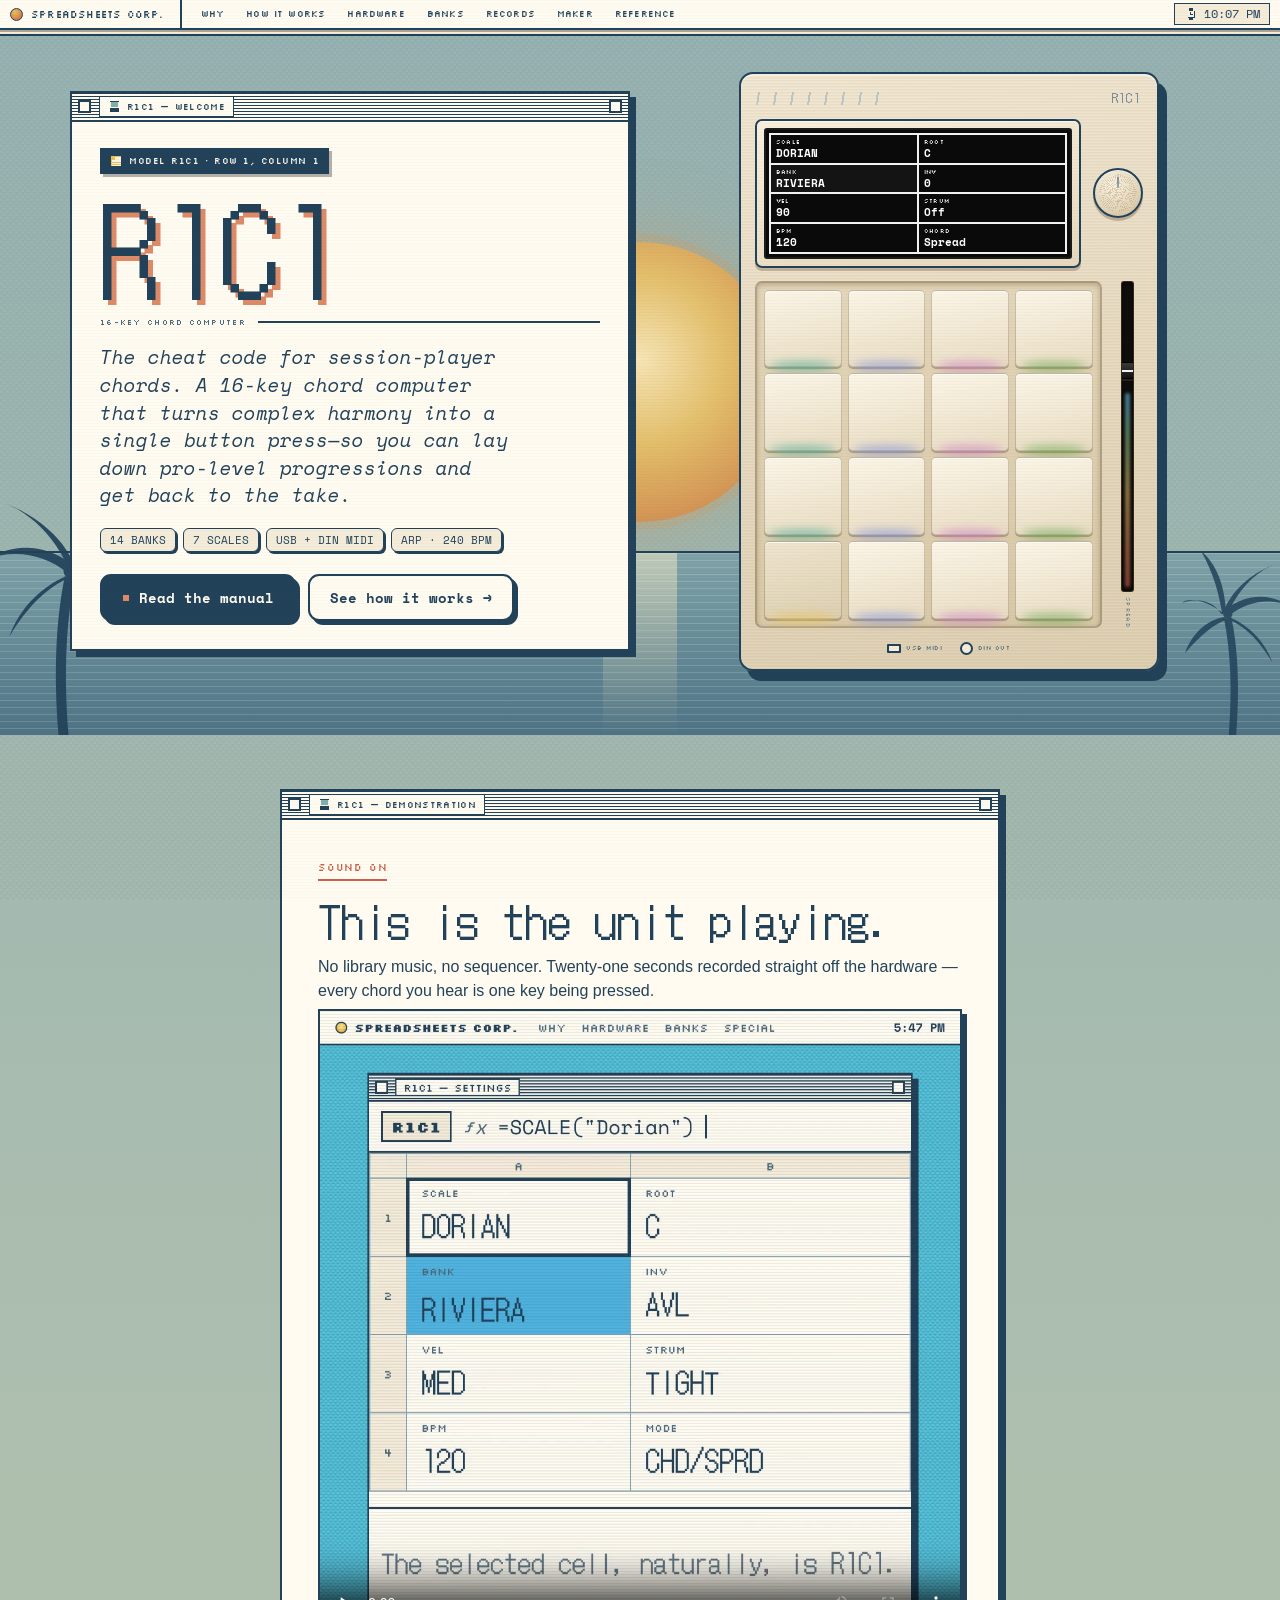
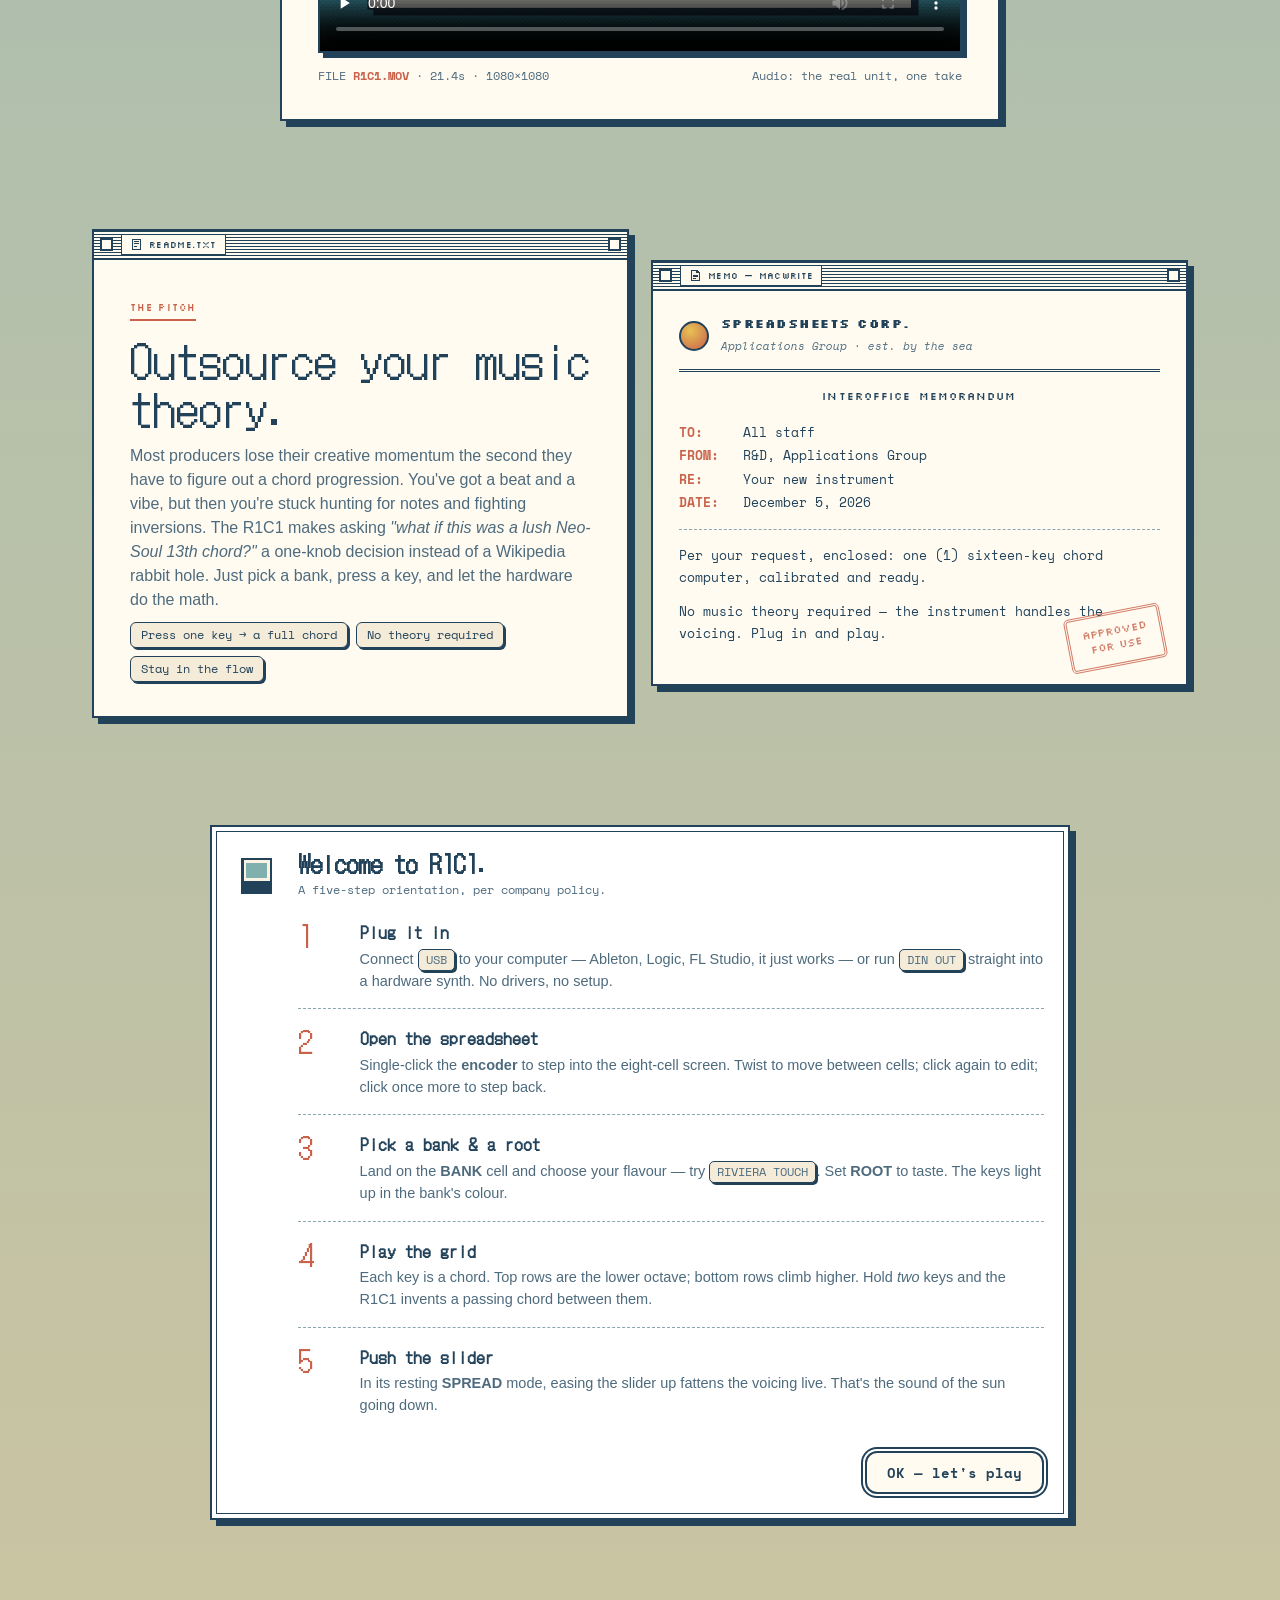
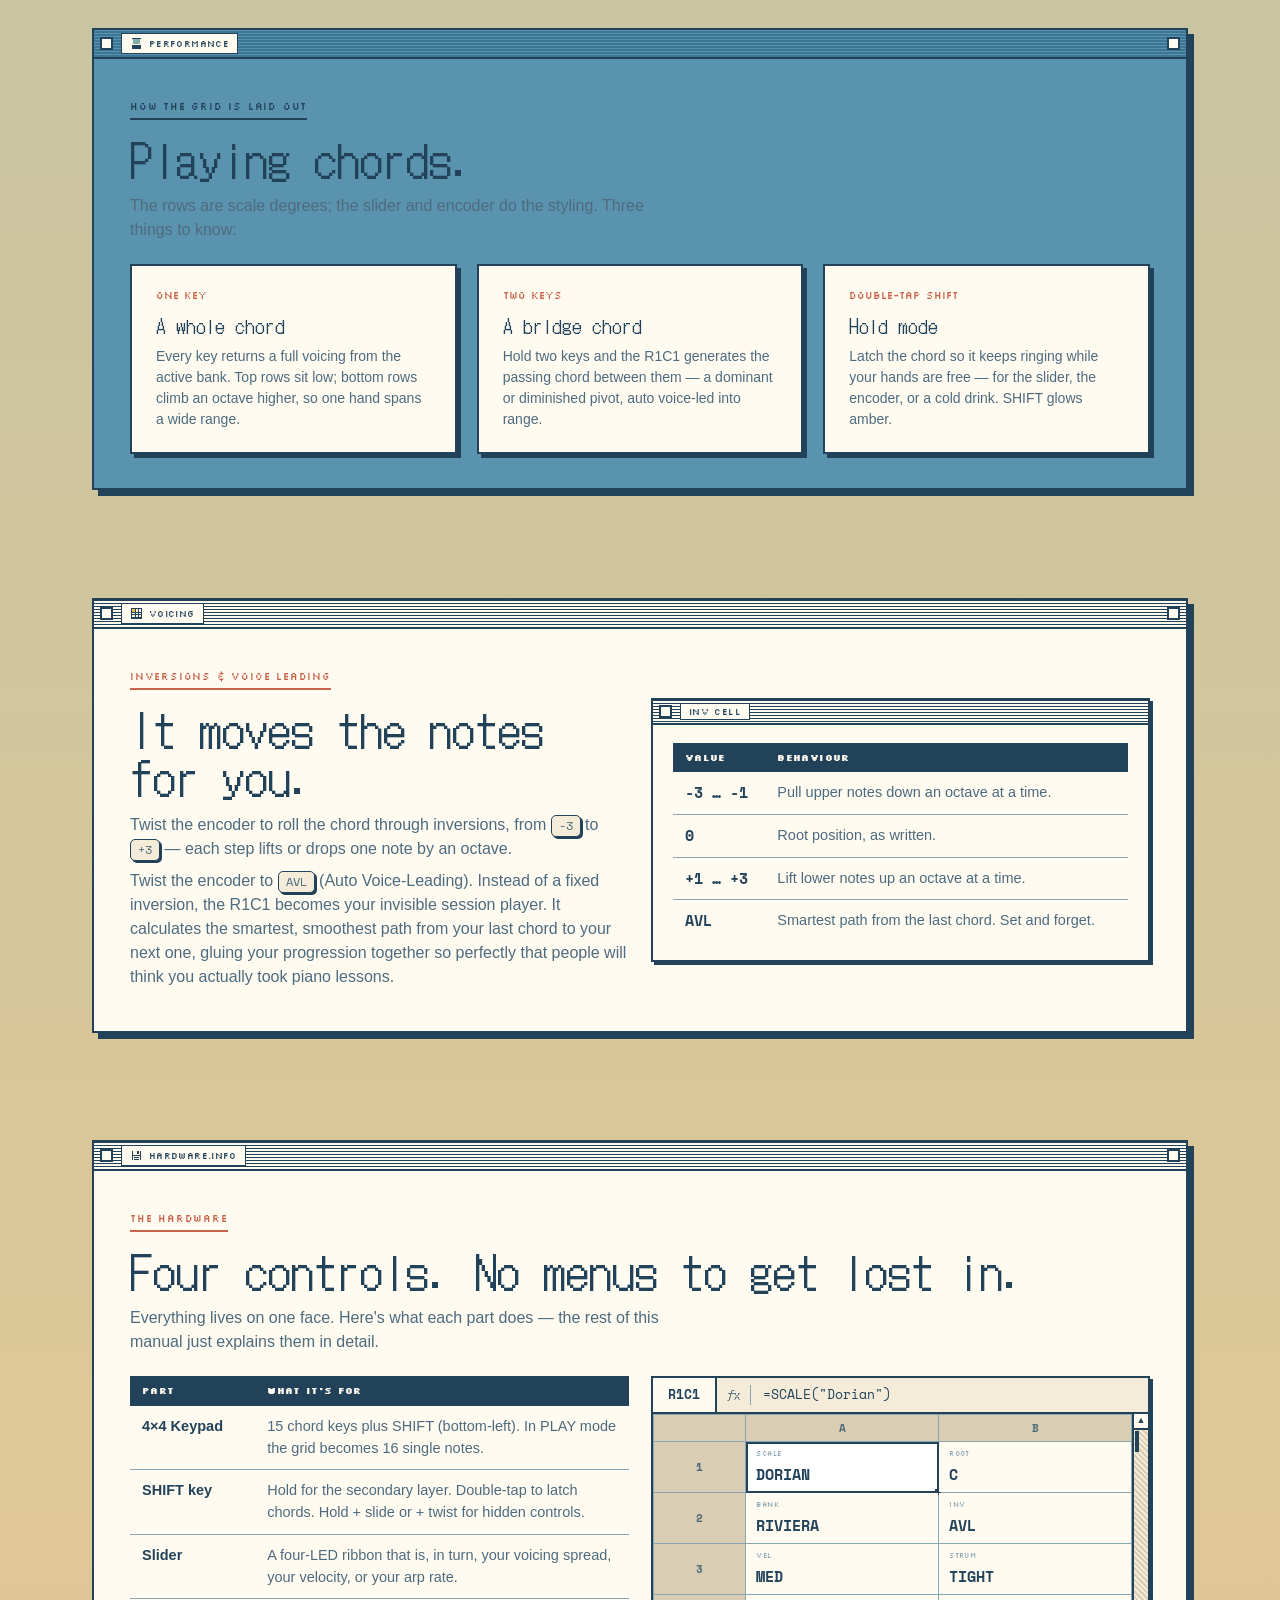
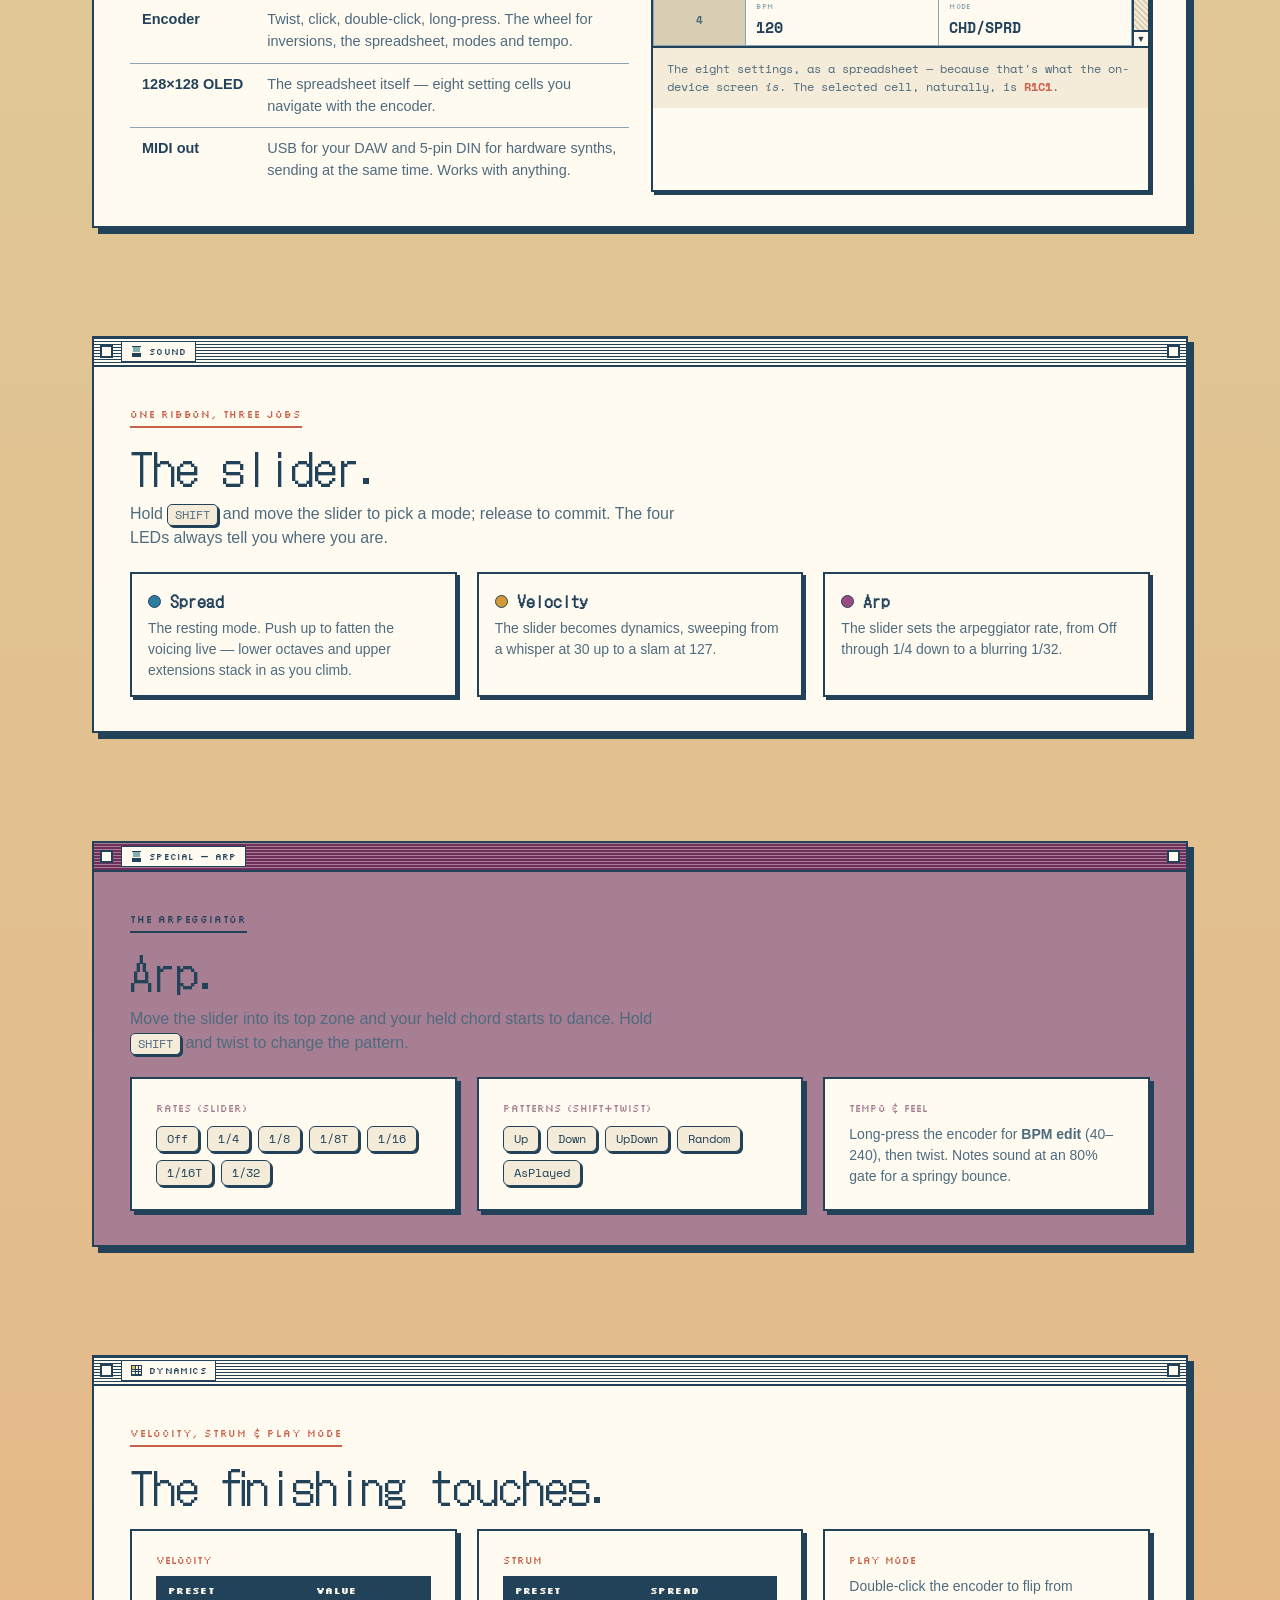
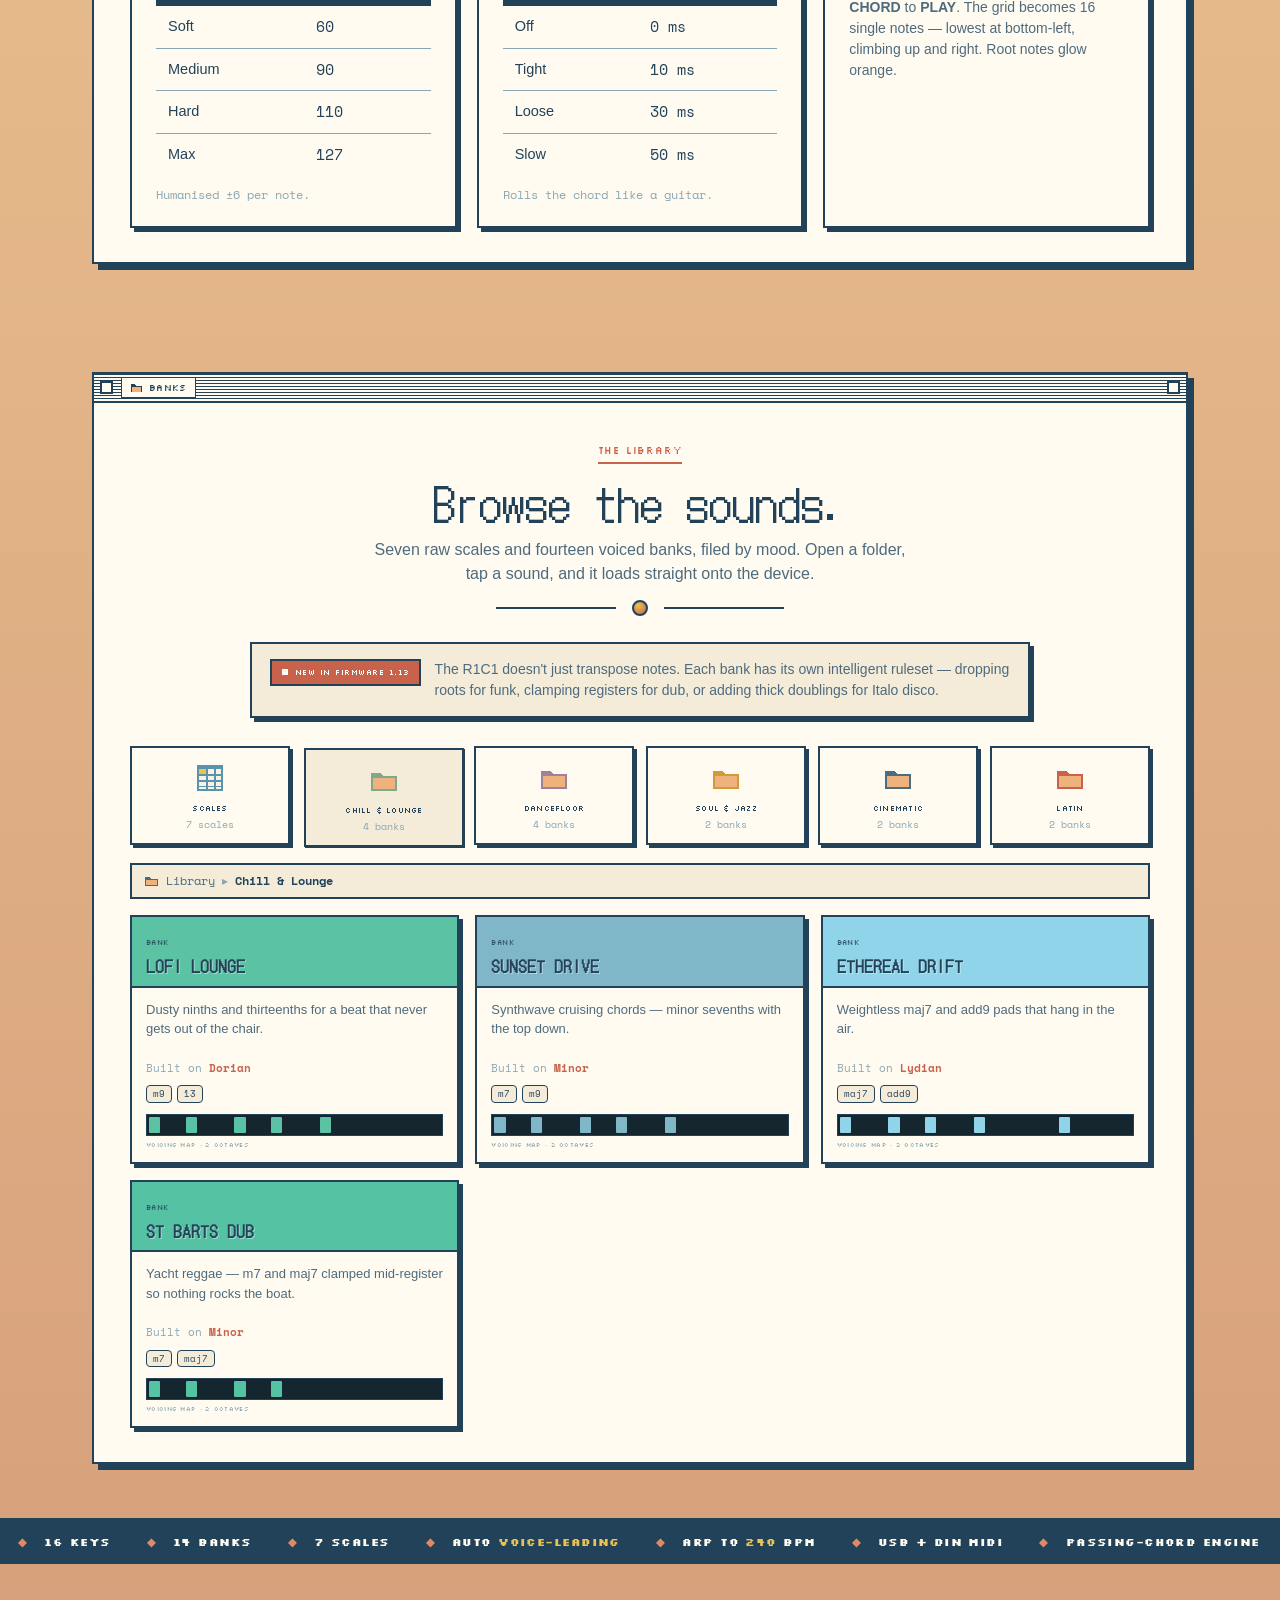
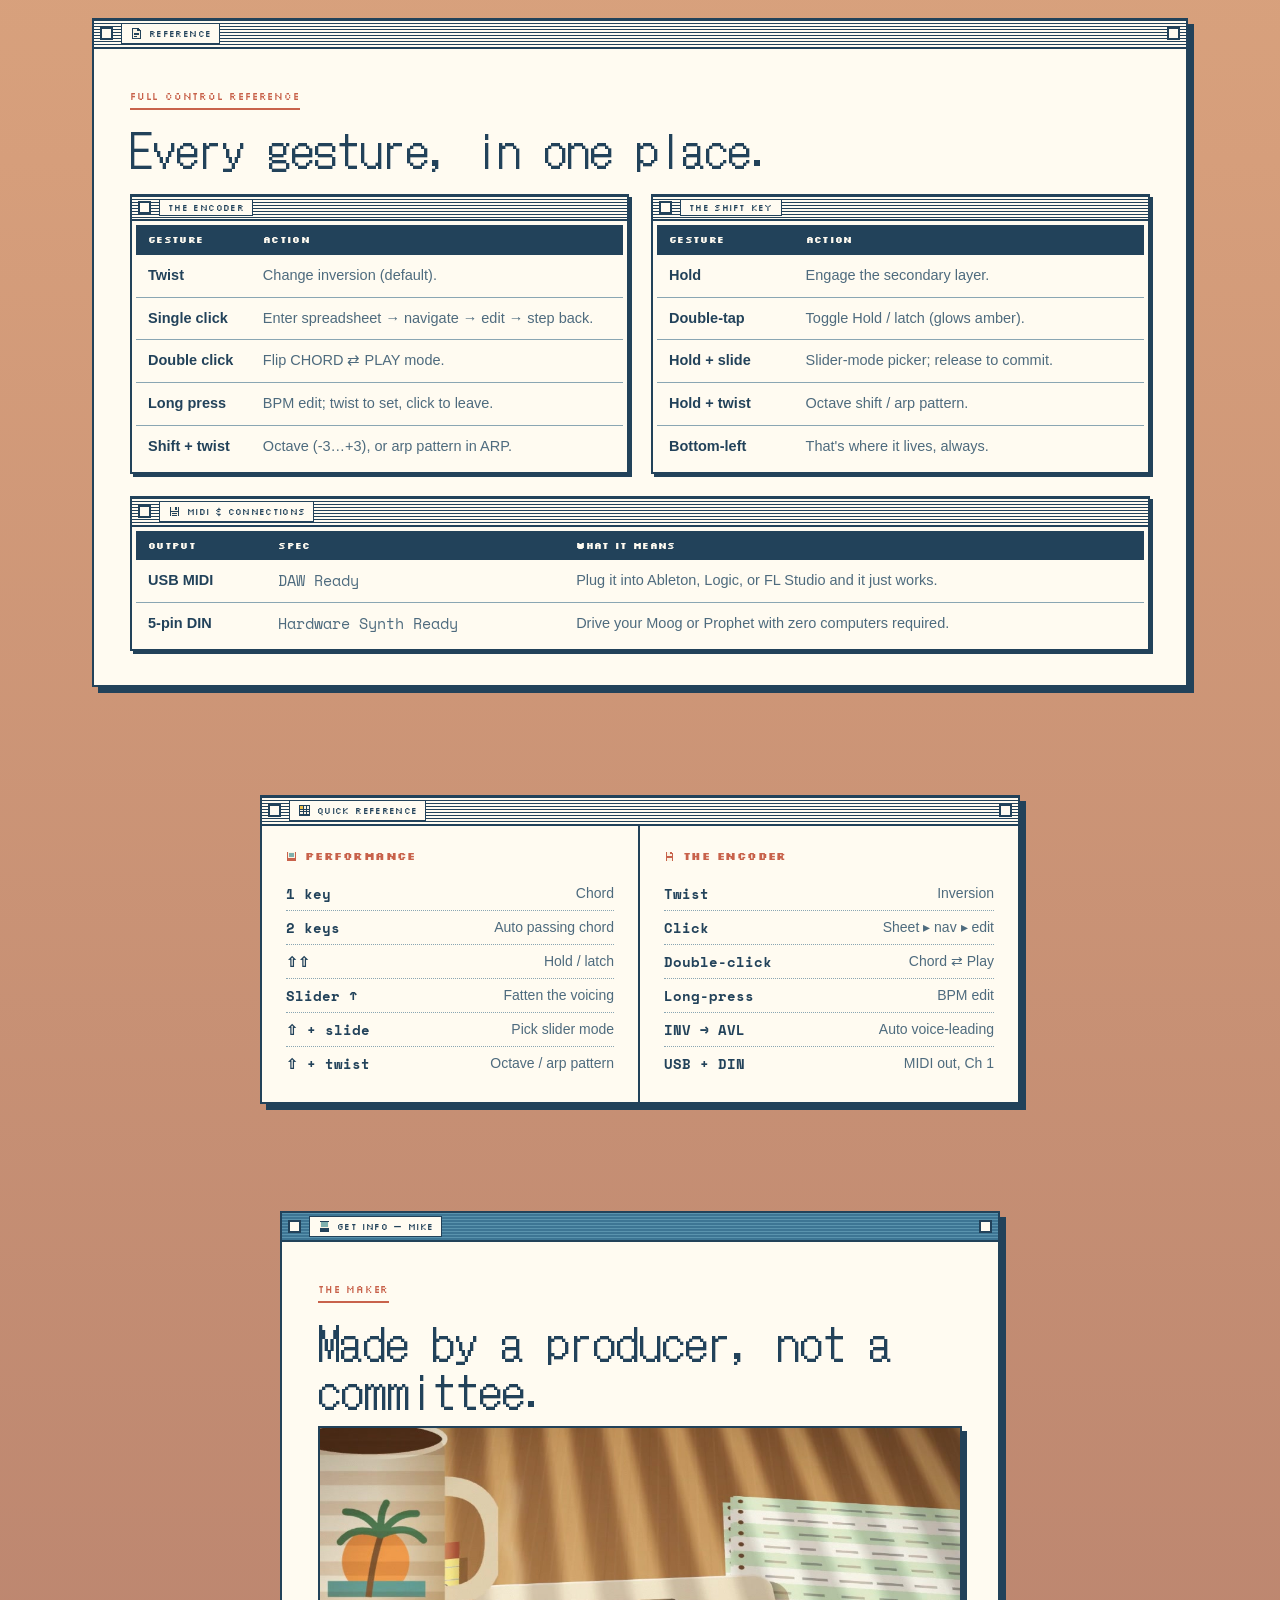
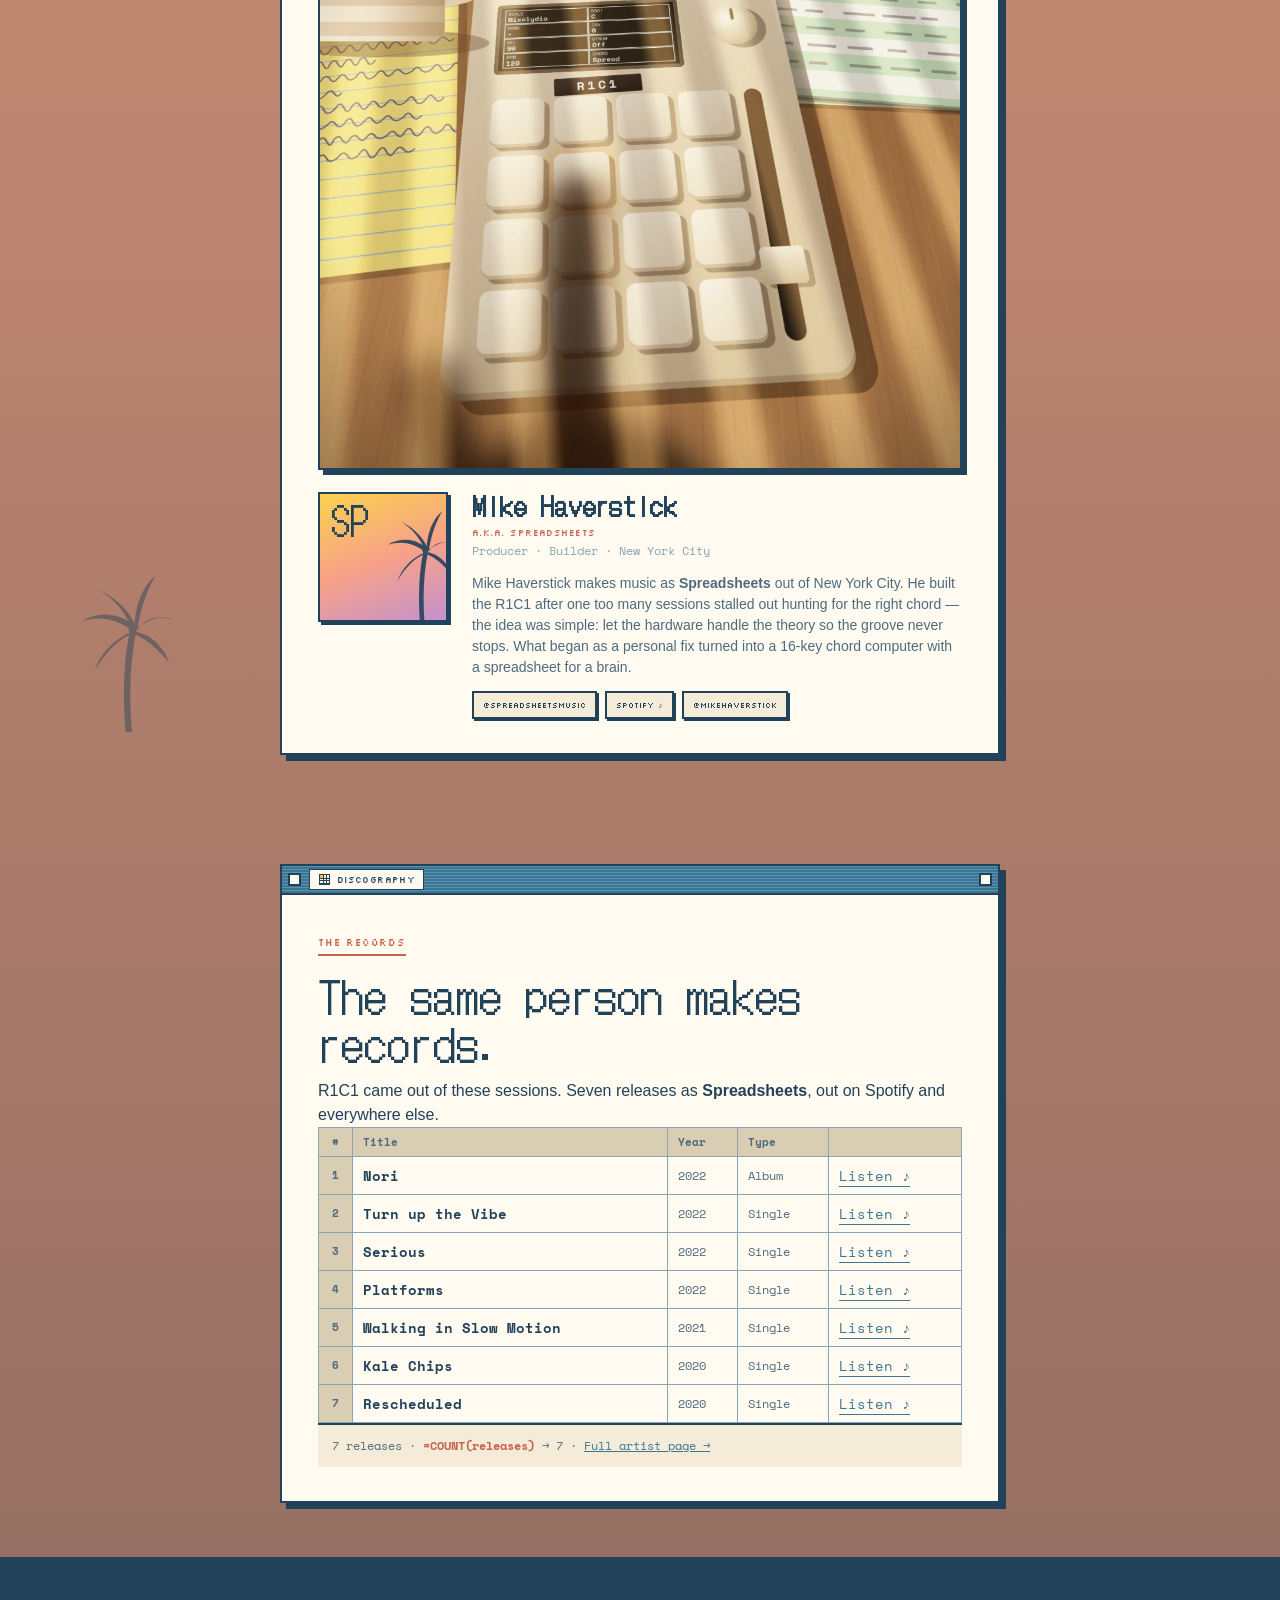
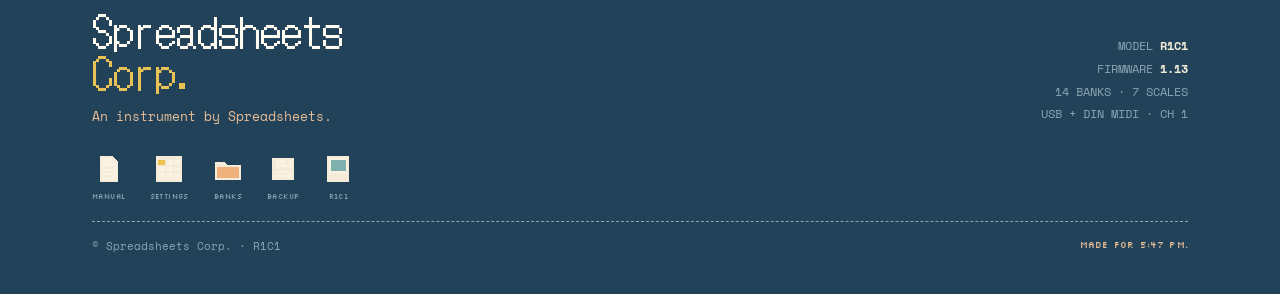
==== commit 5c3cd1b6: "Warm the palette toward the office, redraw the device from the real unit Palette: desaturate the tro" ====
--- a/index.html
+++ b/index.html
@@ -40,18 +40,18 @@
    A vintage OS that boots on the Riviera. Teal desktop, cream software.
    ========================================================================= */
 :root{
-  --desktop:#57C4DD; --desktop-2:#3FAACB;
+  --desktop:#86A9AC; --desktop-2:#6E9195;
   --paper:#FBF4E6; --paper-2:#FFFBF1; --paper-3:#F4ECD9;
   --ink:#22425A; --ink-2:#4E6B7E; --ink-3:#8AA6B3;
-  --terra:#F0795E; --coral:#F89C78; --peach:#FBC79A; --sun:#FBD24E; --gold:#F2B23D;
-  --azure:#3FA9D4; --azure-deep:#2E86C2; --sea-foam:#86D7C2; --noir:#3E6E86; --magenta:#C77FB8;
-  --shadow:#22425A; --device-key:#3FA9D4;
+  --terra:#C8624B; --coral:#DE8A68; --peach:#E8BE95; --sun:#E8C255; --gold:#CE9A3C;
+  --azure:#5A93AE; --azure-deep:#3D7594; --sea-foam:#9DBFAE; --noir:#3E6E86; --magenta:#A87E93;
+  --shadow:#22425A; --device-key:#4E9BC4;
 }
 *{box-sizing:border-box;margin:0;padding:0;}
-html{scroll-behavior:smooth;background:#74D2E7;}
+html{scroll-behavior:smooth;background:#96B2B2;}
 @media (prefers-reduced-motion:reduce){html{scroll-behavior:auto;}}
 body{font-family:Geneva,Tahoma,Verdana,Arial,sans-serif;color:var(--ink);line-height:1.5;-webkit-font-smoothing:antialiased;overflow-x:hidden;position:relative;
-  background:linear-gradient(180deg,#74D2E7 0%,#A7DFDA 11%,#CDE6C6 21%,#FBE291 37%,#FBC58C 51%,#F7A188 65%,#F291AE 79%,#C492CE 90%,#8C8FC4 100%) no-repeat;
+  background:linear-gradient(180deg,#96B2B2 0%,#AEBFAE 13%,#C6C3A3 26%,#DFC896 41%,#E5B98A 56%,#D69E7B 71%,#B9836E 86%,#8E6B62 100%) no-repeat;
   background-size:100% 100%;background-attachment:scroll;}
 
 /* desktop stipple */
@@ -151,11 +151,11 @@
 /* ---------- HERO ---------- */
 #top{position:relative;overflow:hidden;}
 .sky{position:absolute;inset:0;z-index:0;background:linear-gradient(180deg,#5FC8E0 0%,#9ADBD6 24%,#FBD667 50%,#F8A878 70%,#F58FA0 100%);}
-.sun-big{position:absolute;left:50%;top:50%;transform:translate(-50%,-50%);width:280px;height:280px;border-radius:50%;z-index:0;background:radial-gradient(circle at 50% 42%,#FBE9A8 0%,#F0C24B 40%,#EFA23F 70%,#E07A4B 100%);box-shadow:0 0 0 8px rgba(240,194,75,.25),0 0 80px rgba(240,194,75,.5);}
-.hero-ocean{position:absolute;left:0;right:0;bottom:0;height:26%;z-index:1;background:linear-gradient(180deg,#48B4DC 0%,#2E86C2 100%);border-top:2px solid var(--ink);overflow:hidden;}
+.sun-big{position:absolute;left:50%;top:50%;transform:translate(-50%,-50%);width:280px;height:280px;border-radius:50%;z-index:0;background:radial-gradient(circle at 50% 42%,#F6E4B4 0%,#E3BE6A 40%,#D69A57 70%,#BE7154 100%);box-shadow:0 0 0 8px rgba(214,154,87,.2),0 0 80px rgba(214,154,87,.4);}
+.hero-ocean{position:absolute;left:0;right:0;bottom:0;height:26%;z-index:1;background:linear-gradient(180deg,#7FA3A8 0%,#4E7385 100%);border-top:2px solid var(--ink);overflow:hidden;}
 .hero-ocean::before{content:"";position:absolute;inset:0;background:repeating-linear-gradient(to bottom,rgba(255,255,255,.16) 0 1px,transparent 1px 7px);}
-.hero-ocean .sun-reflect{position:absolute;left:50%;top:0;bottom:0;width:74px;transform:translateX(-50%);background:linear-gradient(180deg,rgba(251,210,78,.75),rgba(251,210,78,0));mix-blend-mode:screen;}
-.palm{position:absolute;bottom:0;color:var(--ink);z-index:1;pointer-events:none;}
+.hero-ocean .sun-reflect{position:absolute;left:50%;top:0;bottom:0;width:74px;transform:translateX(-50%);background:linear-gradient(180deg,rgba(232,194,85,.55),rgba(232,194,85,0));mix-blend-mode:screen;}
+.palm{position:absolute;bottom:0;color:var(--ink);z-index:1;pointer-events:none;opacity:.55;}
 .palm-l{left:-20px;width:152px;height:252px;opacity:.92;}
 .palm-r{right:-14px;width:112px;height:186px;opacity:.85;transform:scaleX(-1);}
 @media(max-width:760px){.palm-r{display:none;}.palm-l{width:104px;height:172px;left:-22px;opacity:.85;}.hero-ocean{height:20%;}}
@@ -186,33 +186,69 @@
 }
 
 /* ---------- DEVICE ---------- */
-.device-shell{background:linear-gradient(170deg,#F3E7CF,#DCC9A4);border:2px solid var(--ink);border-radius:18px;box-shadow:8px 10px 0 var(--shadow),inset 0 2px 0 rgba(255,255,255,.5);padding:18px;max-width:420px;margin:0 auto;position:relative;}
-.device-shell::after{content:"";position:absolute;right:16px;top:18px;width:34px;height:46px;background:repeating-linear-gradient(to bottom,var(--ink-3) 0 1.5px,transparent 1.5px 5px);opacity:.45;border-radius:2px;}
-.nameplate{display:flex;align-items:baseline;justify-content:space-between;margin-bottom:12px;padding-right:42px;}
-.nameplate b{font-family:'DotGothic16',sans-serif;font-size:24px;}
-.nameplate span{font-family:'Silkscreen',monospace;font-size:7px;color:var(--ink-2);letter-spacing:.12em;}
-.oled{background:#0E1A1E;border:3px solid var(--ink);border-radius:6px;padding:8px;margin-bottom:14px;box-shadow:inset 0 0 14px rgba(127,176,174,.18);}
-.oled-grid{display:grid;grid-template-columns:1fr 1fr;gap:1px;background:#284b4e;border:1px solid #284b4e;}
-.ocell{background:#0E1A1E;padding:5px 7px;min-height:30px;}
-.ocell .ok{font-family:'Silkscreen',monospace;font-size:6px;color:#5f8f8c;letter-spacing:.06em;}
-.ocell .ov{font-family:'Space Mono',monospace;font-size:11px;color:#9fe3cf;line-height:1.2;}
-.ocell.hot{outline:1.5px solid #F0C24B;outline-offset:-1px;}
-.ocell.hot .ov{color:#F0C24B;}
-.controlstrip{display:flex;align-items:center;gap:16px;margin-bottom:14px;}
-.encoder{width:54px;height:54px;border-radius:50%;flex:0 0 auto;background:radial-gradient(circle at 38% 32%,#fff7e6,#cbb083 70%,#a98f63);border:2px solid var(--ink);box-shadow:3px 3px 0 var(--shadow);position:relative;}
-.encoder::after{content:"";position:absolute;left:50%;top:6px;width:3px;height:14px;background:var(--ink);transform:translateX(-50%);border-radius:2px;}
-.slider-mod{flex:1;}
-.slider-track{height:18px;background:#1c140e;border:2px solid var(--ink);border-radius:10px;display:flex;align-items:center;gap:7px;padding:0 9px;}
-.slider-track i{width:9px;height:9px;border-radius:50%;background:#3a2c20;border:1px solid #000;transition:background .2s;}
-.slider-cap{font-family:'Silkscreen',monospace;font-size:6px;color:var(--ink-2);text-align:center;margin-top:4px;letter-spacing:.08em;}
-.keypad{display:grid;grid-template-columns:repeat(4,1fr);gap:7px;}
-.key{aspect-ratio:1;border:2px solid var(--ink);border-radius:8px;background:linear-gradient(160deg,#fff,#eadfc6);box-shadow:0 3px 0 var(--shadow);display:flex;align-items:center;justify-content:center;cursor:pointer;font-family:'Space Mono',monospace;font-size:11px;font-weight:700;color:var(--ink-2);transition:transform .06s,box-shadow .06s,background .2s;position:relative;}
-.key .cap{position:relative;z-index:2;}
-.key.lit{background:var(--device-key);color:var(--paper-2);text-shadow:0 1px 1px rgba(43,32,24,.4);}
-.key.shift{background:var(--ink);color:var(--sun);}
-.key.shift.holdon{background:var(--sun);color:var(--ink);}
-.key:hover{transform:translateY(2px);box-shadow:0 1px 0 var(--shadow);}
-.key.press{transform:translateY(3px);box-shadow:0 0 0 var(--shadow);filter:brightness(1.15);}
+.device-shell{background:linear-gradient(168deg,#F2E7D2,#DFD0B2);border:2px solid var(--ink);border-radius:14px;box-shadow:8px 10px 0 var(--shadow),inset 0 2px 0 rgba(255,255,255,.55);padding:14px;max-width:420px;margin:0 auto;position:relative;overflow:hidden;}
+/* 3D-print layer lines */
+.device-shell::before{content:"";position:absolute;inset:0;pointer-events:none;border-radius:12px;
+  background:repeating-linear-gradient(to bottom,rgba(90,66,40,.055) 0 1px,transparent 1px 3px);}
+.device-shell>*{position:relative;z-index:1;}
+/* top strip: vents left, badge right */
+.dev-top{display:flex;align-items:center;justify-content:space-between;height:20px;margin:0 2px 11px;}
+.dev-vents{width:132px;height:13px;background:repeating-linear-gradient(to right,var(--ink-3) 0 2px,transparent 2px 17px);opacity:.5;border-radius:1px;transform:skewX(-8deg);}
+.dev-badge{font-family:'DotGothic16',sans-serif;font-size:13px;color:var(--ink-2);letter-spacing:.06em;opacity:.75;}
+/* screen housing sits proud of the body */
+.dev-head{display:flex;align-items:center;gap:12px;margin-bottom:13px;}
+.screen-housing{flex:1;background:linear-gradient(170deg,#F7EFDC,#E6D8BC);border:2px solid var(--ink);border-radius:7px;padding:7px;box-shadow:0 3px 0 rgba(90,66,40,.28),inset 0 1px 0 rgba(255,255,255,.6);}
+.oled{background:#0A0A0A;border:2px solid #1b1b1b;border-radius:3px;padding:3px;}
+.oled-grid{display:grid;grid-template-columns:1fr 1fr;gap:2px;background:#f2f2f2;border:2px solid #f2f2f2;}
+.ocell{background:#0A0A0A;padding:3px 5px;min-height:26px;}
+.ocell .ok{font-family:'Silkscreen',monospace;font-size:6px;color:#fff;letter-spacing:.06em;line-height:1.5;}
+.ocell .ov{font-family:'Space Mono',monospace;font-size:11px;font-weight:700;color:#fff;line-height:1.15;white-space:nowrap;overflow:hidden;text-overflow:ellipsis;}
+.ocell.hot{background:#141414;}
+.ocell.hot .ov{color:#fff;}
+/* knurled encoder, right of the screen */
+.encoder{width:50px;height:50px;border-radius:50%;flex:0 0 auto;position:relative;
+  background:radial-gradient(circle at 40% 30%,#FBF3E1,#E3D4B6 62%,#C6B28C);
+  border:2px solid var(--ink);box-shadow:0 3px 0 rgba(90,66,40,.3),inset 0 1px 0 rgba(255,255,255,.7);}
+.encoder::before{content:"";position:absolute;inset:4px;border-radius:50%;
+  background:repeating-conic-gradient(rgba(120,95,60,.22) 0 2deg,transparent 2deg 7deg);}
+.encoder::after{content:"";position:absolute;left:50%;top:7px;width:2px;height:11px;background:var(--ink-2);transform:translateX(-50%);border-radius:1px;opacity:.6;}
+/* key field + vertical fader */
+.dev-field{display:flex;gap:11px;align-items:stretch;}
+.keywell{flex:1;background:linear-gradient(170deg,#E4D6B9,#D8C8A6);border:2px solid rgba(90,66,40,.35);border-radius:7px;padding:7px;
+  box-shadow:inset 0 2px 5px rgba(90,66,40,.3);}
+.keypad{display:grid;grid-template-columns:repeat(4,1fr);gap:6px;}
+.key{aspect-ratio:1;border-radius:5px;position:relative;cursor:pointer;
+  background:linear-gradient(168deg,#FBF5E7,#E9DCC2);
+  border:1px solid rgba(90,66,40,.28);
+  box-shadow:0 2px 0 rgba(90,66,40,.35),inset 0 1px 0 rgba(255,255,255,.85);
+  transition:transform .09s,box-shadow .09s;}
+/* RGB light leaking out from under the keycap */
+.key::after{content:"";position:absolute;left:6%;right:6%;bottom:-5px;height:9px;border-radius:50%;
+  background:var(--device-key);filter:blur(5px);opacity:.6;}
+.key.shift::after{background:var(--sun);}
+.key.shift{background:linear-gradient(168deg,#EFE5CE,#DDCFB0);}
+.key.shift.holdon::after{opacity:.95;height:12px;}
+.key .cap{display:none;}
+.key.press,.key:active{transform:translateY(2px);box-shadow:0 0 0 rgba(90,66,40,.35),inset 0 1px 0 rgba(255,255,255,.85);}
+.key.press::after,.key:active::after{opacity:.95;height:12px;}
+.fader{flex:0 0 30px;display:flex;flex-direction:column;align-items:center;justify-content:center;gap:5px;}
+.fader-track{position:relative;width:13px;flex:1;min-height:150px;background:#100E0C;border:1px solid rgba(90,66,40,.5);border-radius:3px;overflow:hidden;
+  box-shadow:inset 0 1px 4px rgba(0,0,0,.7);}
+.fader-glow{position:absolute;left:3px;right:3px;bottom:4px;top:36%;border-radius:2px;
+  background:linear-gradient(to top,#A8503F,#B79452 55%,var(--device-key));filter:blur(1.5px);opacity:.75;}
+.fader-cap{position:absolute;left:-6px;right:-6px;top:26%;height:17px;border-radius:2px;
+  background:linear-gradient(180deg,#3a3a3a,#111);border:1px solid #000;box-shadow:0 2px 0 rgba(90,66,40,.35);}
+.fader-cap::after{content:"";position:absolute;left:2px;right:2px;top:7px;height:2px;background:#f0f0f0;border-radius:1px;}
+
+/* per-key LED hues — the real unit lights each pad differently */
+.key:nth-child(4n+1)::after{filter:blur(5px) hue-rotate(-38deg);}
+.key:nth-child(4n+2)::after{filter:blur(5px) hue-rotate(34deg);}
+.key:nth-child(4n+3)::after{filter:blur(5px) hue-rotate(96deg);}
+.key:nth-child(4n+4)::after{filter:blur(5px) hue-rotate(-96deg);}
+.key:nth-child(n+9):nth-child(-n+12)::after{opacity:.6;}
+.key.shift::after{filter:blur(5px);}
+.fader-glow{background:linear-gradient(to top,#A8503F,#B79452 48%,#6E9A6B 76%,var(--device-key));}
+.fader-cap-lab{font-family:'Silkscreen',monospace;font-size:5.5px;color:var(--ink-2);letter-spacing:.06em;writing-mode:vertical-rl;opacity:.7;}
 .ports{display:flex;justify-content:center;gap:18px;margin-top:14px;}
 .port{display:flex;align-items:center;gap:5px;font-family:'Silkscreen',monospace;font-size:6px;color:var(--ink-2);letter-spacing:.08em;}
 .port .din{width:13px;height:13px;border-radius:50%;border:2px solid var(--ink);background:var(--paper-3);}
@@ -524,22 +560,29 @@
       </div>
       <div>
         <div class="device-shell" id="device">
-          <div class="nameplate"><b>R1C1</b><span>Spreadsheets&nbsp;Corp.</span></div>
-          <div class="oled"><div class="oled-grid">
-            <div class="ocell"><div class="ok">Scale</div><div class="ov" id="oledscaleval">DORIAN</div></div>
-            <div class="ocell"><div class="ok">Root</div><div class="ov">C</div></div>
-            <div class="ocell hot"><div class="ok">Bank</div><div class="ov" id="oledbankval">RIVIERA</div></div>
-            <div class="ocell"><div class="ok">Inv</div><div class="ov">AVL</div></div>
-            <div class="ocell"><div class="ok">Vel</div><div class="ov">MED</div></div>
-            <div class="ocell"><div class="ok">Strum</div><div class="ov">TIGHT</div></div>
-            <div class="ocell"><div class="ok">Bpm</div><div class="ov">120</div></div>
-            <div class="ocell"><div class="ok">Mode</div><div class="ov">CHD/SPRD</div></div>
-          </div></div>
-          <div class="controlstrip">
-            <div><div class="encoder"></div></div>
-            <div class="slider-mod"><div class="slider-track"><i style="background:#2E7DA1"></i><i style="background:#3aa0a0"></i><i></i><i></i></div><div class="slider-cap">Spread · Velocity · Arp</div></div>
+          <div class="dev-top"><span class="dev-vents"></span><span class="dev-badge">R1C1</span></div>
+          <div class="dev-head">
+            <div class="screen-housing">
+              <div class="oled"><div class="oled-grid">
+                <div class="ocell"><div class="ok">SCALE</div><div class="ov" id="oledscaleval">DORIAN</div></div>
+                <div class="ocell"><div class="ok">ROOT</div><div class="ov">C</div></div>
+                <div class="ocell hot"><div class="ok">BANK</div><div class="ov" id="oledbankval">RIVIERA</div></div>
+                <div class="ocell"><div class="ok">INV</div><div class="ov">0</div></div>
+                <div class="ocell"><div class="ok">VEL</div><div class="ov">90</div></div>
+                <div class="ocell"><div class="ok">STRUM</div><div class="ov">Off</div></div>
+                <div class="ocell"><div class="ok">BPM</div><div class="ov">120</div></div>
+                <div class="ocell"><div class="ok">CHORD</div><div class="ov">Spread</div></div>
+              </div></div>
+            </div>
+            <div class="encoder" aria-hidden="true"></div>
           </div>
-          <div class="keypad" id="keypad"></div>
+          <div class="dev-field">
+            <div class="keywell"><div class="keypad" id="keypad"></div></div>
+            <div class="fader" aria-hidden="true">
+              <div class="fader-track"><span class="fader-glow"></span><span class="fader-cap"></span></div>
+              <span class="fader-cap-lab">SPREAD</span>
+            </div>
+          </div>
           <div class="ports"><div class="port"><span class="usb"></span> USB MIDI</div><div class="port"><span class="din"></span> DIN OUT</div></div>
         </div>
       </div>
@@ -994,7 +1037,7 @@
 function S(name,desc,iv){return {type:'scale',name:name,scale:name,desc:desc,off:iv};}
 function B(name,short,scale,desc,chords,off,col){return {type:'bank',name:name,short:short,scale:scale,desc:desc,chords:chords,off:off,col:col};}
 var THEMES=[
- {key:'scales',name:'Scales',sub:'The raw modes',icon:'#ic-sheet',col:'#3FA9D4',items:[
+ {key:'scales',name:'Scales',sub:'The raw modes',icon:'#ic-sheet',col:'#5A93AE',items:[
    S('Major','Bright, resolved, sunny.',[0,2,4,5,7,9,11]),
    S('Minor','The default melancholy.',[0,2,3,5,7,8,10]),
    S('Dorian','Minor with a hopeful sixth — the lounge favourite.',[0,2,3,5,7,9,10]),
@@ -1003,27 +1046,27 @@
    S('Mixolydian','Major with a flat seven — funk and blues.',[0,2,4,5,7,9,10]),
    S('Locrian','Unstable and tense. Use sparingly.',[0,1,3,5,6,8,10]),
  ]},
- {key:'chill',name:'Chill & Lounge',sub:'Low tempo, late afternoon',icon:'#ic-folder',col:'#5CC2A4',items:[
+ {key:'chill',name:'Chill & Lounge',sub:'Low tempo, late afternoon',icon:'#ic-folder',col:'#7FA98F',items:[
    B('LOFI LOUNGE','LOFI','Dorian','Dusty ninths and thirteenths for a beat that never gets out of the chair.',['m9','13'],[0,3,7,10,14],'#5CC2A4'),
    B('SUNSET DRIVE','SUNSET','Minor','Synthwave cruising chords — minor sevenths with the top down.',['m7','m9'],[0,3,7,10,14],'#7FB7C9'),
    B('ETHEREAL DRIFT','ETHER','Lydian','Weightless maj7 and add9 pads that hang in the air.',['maj7','add9'],[0,4,7,11,18],'#8FD4E8'),
    B('ST BARTS DUB','DUB','Minor','Yacht reggae — m7 and maj7 clamped mid-register so nothing rocks the boat.',['m7','maj7'],[0,3,7,10],'#56C2A4'),
  ]},
- {key:'dance',name:'Dancefloor',sub:'House, Italo, Balearic',icon:'#ic-folder',col:'#C77FB8',items:[
+ {key:'dance',name:'Dancefloor',sub:'House, Italo, Balearic',icon:'#ic-folder',col:'#A2809A',items:[
    B('RIVIERA TOUCH','RIVIERA','Dorian','French house — dense m9 and maj7 voicings stacked like deck chairs at the Eden-Roc.',['m9','maj7'],[0,3,7,10,14],'#4FB3DE'),
    B('BALEARIC SUNDOWN','BALEARIC','Lydian','Wide sus, add9 and maj9 chords spread across two octaves. The sky does the work.',['sus','add9','maj9'],[0,7,11,14,18],'#F6926A'),
    B('MIDNIGHT ITALO','ITALO','Minor','Italo disco — triads and m7s with a doubled root and fifth for chrome-bumper thickness.',['triad','m7'],[0,7,12,16],'#B886C9'),
    B('ACID HOUSE','ACID','Minor','Raw minor sevenths and dominant sevenths built for a 4am warehouse.',['m7','7','m9'],[0,3,7,10],'#C77FB8'),
  ]},
- {key:'soul',name:'Soul & Jazz',sub:'Neo-soul, funk',icon:'#ic-folder',col:'#EBB14A',items:[
+ {key:'soul',name:'Soul & Jazz',sub:'Neo-soul, funk',icon:'#ic-folder',col:'#CE9A3C',items:[
    B('NEO SOUL CHURCH','NEOSOUL','Major','Gospel-rich add9s and 13ths — the sound of a Rhodes on a Sunday.',['add9','11','13'],[0,4,7,11,14],'#EBB14A'),
    B('LINEN SNAP','LINEN','Mixolydian','Mediterranean funk — rootless dom9, 13 and ♯11 upper structures. Crisp like a pressed shirt.',['9','13','#11'],[4,10,14,21],'#F2B23D'),
  ]},
- {key:'cine',name:'Cinematic',sub:'Score, intrigue',icon:'#ic-folder',col:'#3E7E96',items:[
+ {key:'cine',name:'Cinematic',sub:'Score, intrigue',icon:'#ic-folder',col:'#4A6E7E',items:[
    B('CINEMA TRAILER','CINEMA','Minor','Slow, suspended m11 swells — the chord under the slow-motion shot.',['m7','m11'],[0,3,7,10,17],'#5E8AA0'),
    B('PORTOFINO NOIR','NOIR','Minor','The minor-major-seventh "Bond" chord, dim7 and m6. Order a negroni.',['mMaj7','dim7','m6'],[0,3,7,11],'#3E7E96'),
  ]},
- {key:'latin',name:'Latin',sub:'Bossa, Spanish',icon:'#ic-folder',col:'#F0795E',items:[
+ {key:'latin',name:'Latin',sub:'Bossa, Spanish',icon:'#ic-folder',col:'#C8624B',items:[
    B('BOSSA MORNING','BOSSA','Major','Breezy maj7 and 6th chords with a bossa lilt. Coffee on the terrace.',['6','maj7','9'],[0,4,7,11,14],'#F7A87C'),
    B('LATIN NIGHTS','LATIN','Phrygian','Phrygian sevenths with Spanish heat — flamenco after dark.',['7','9'],[0,4,7,10,13],'#F0795E'),
  ]},
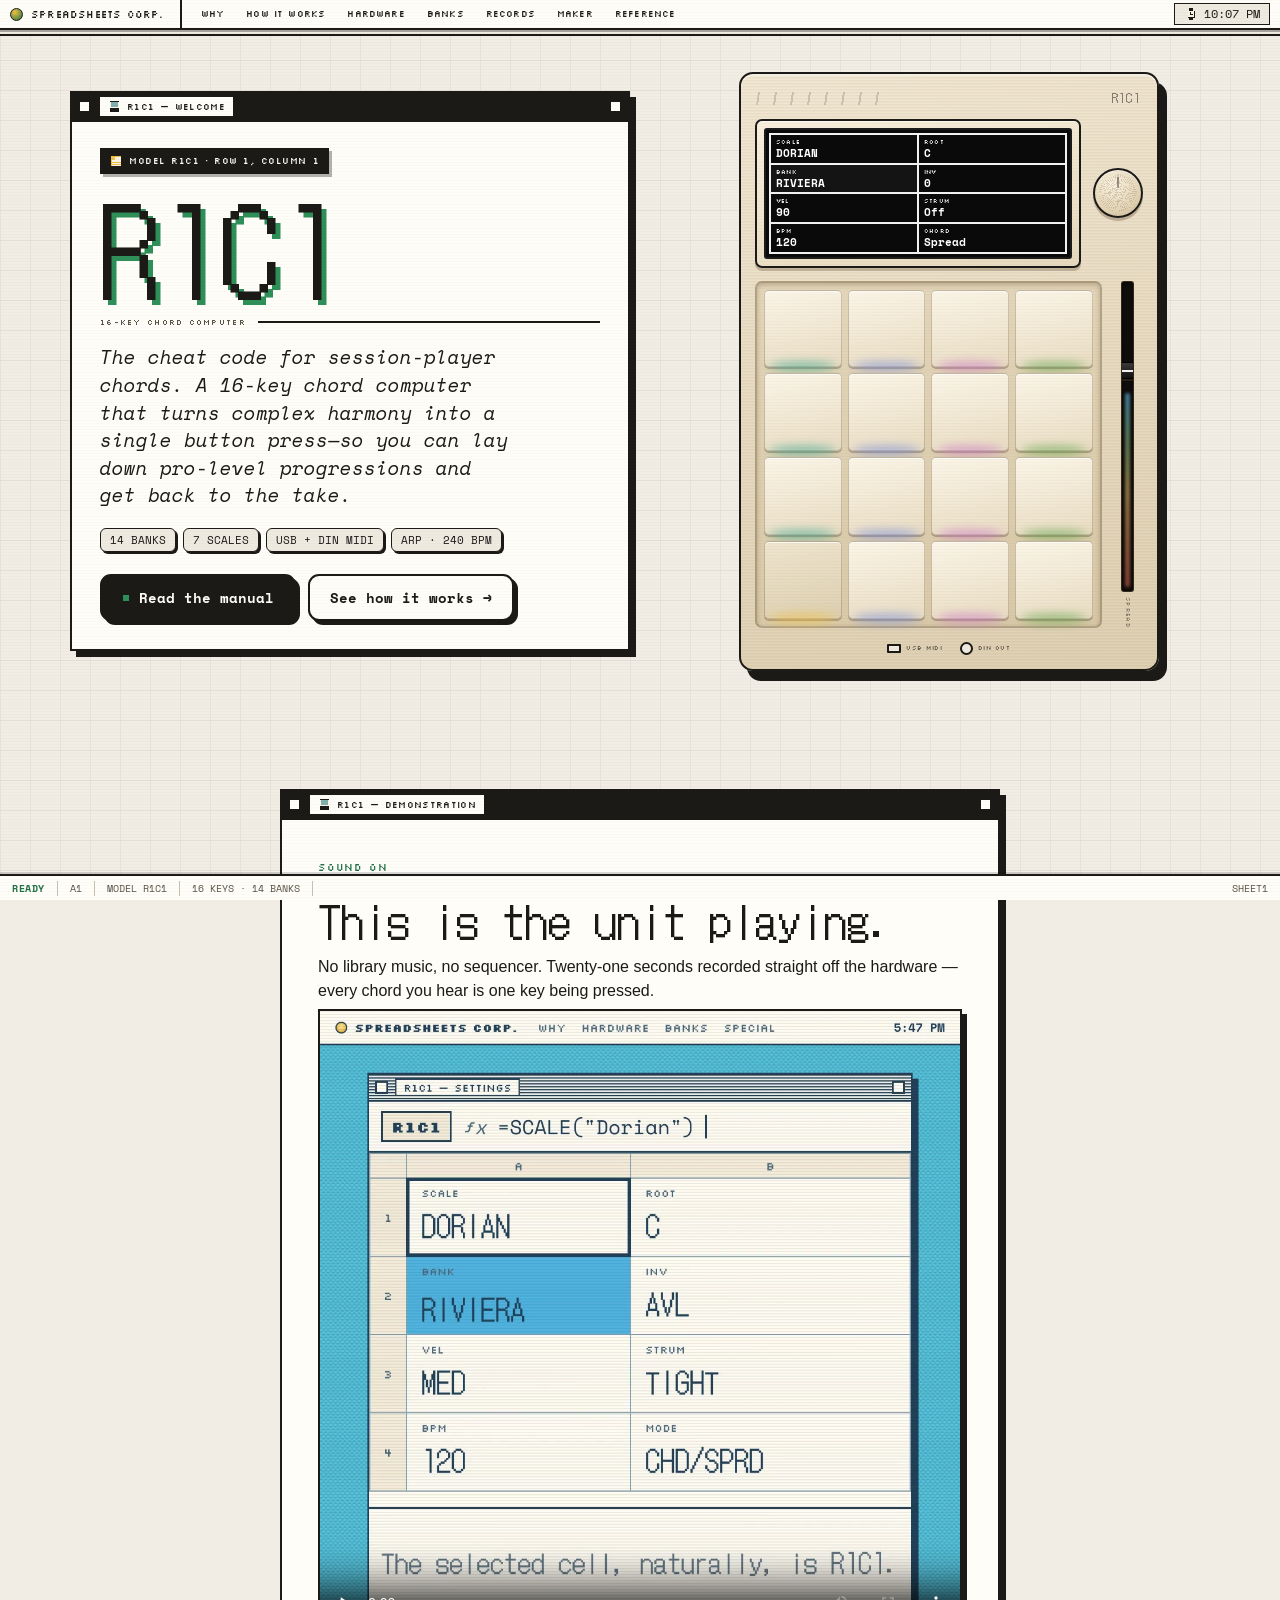
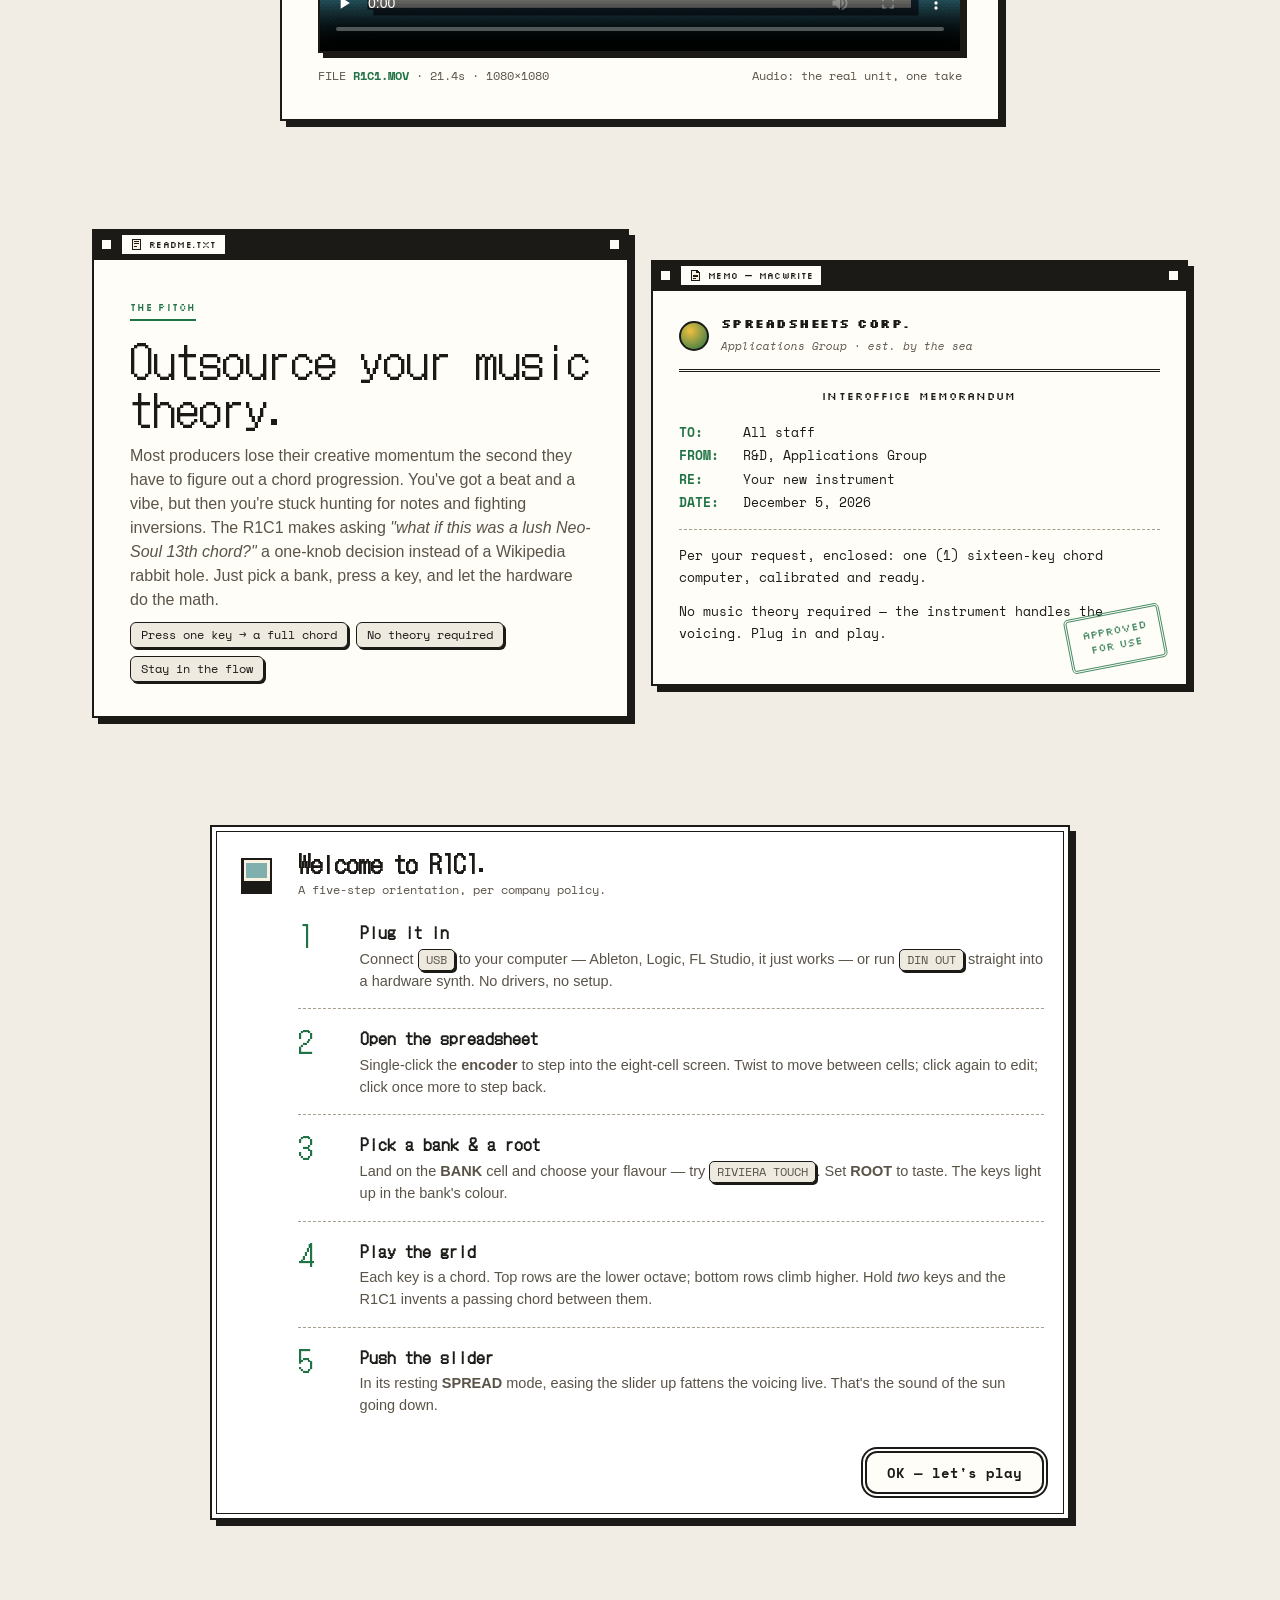
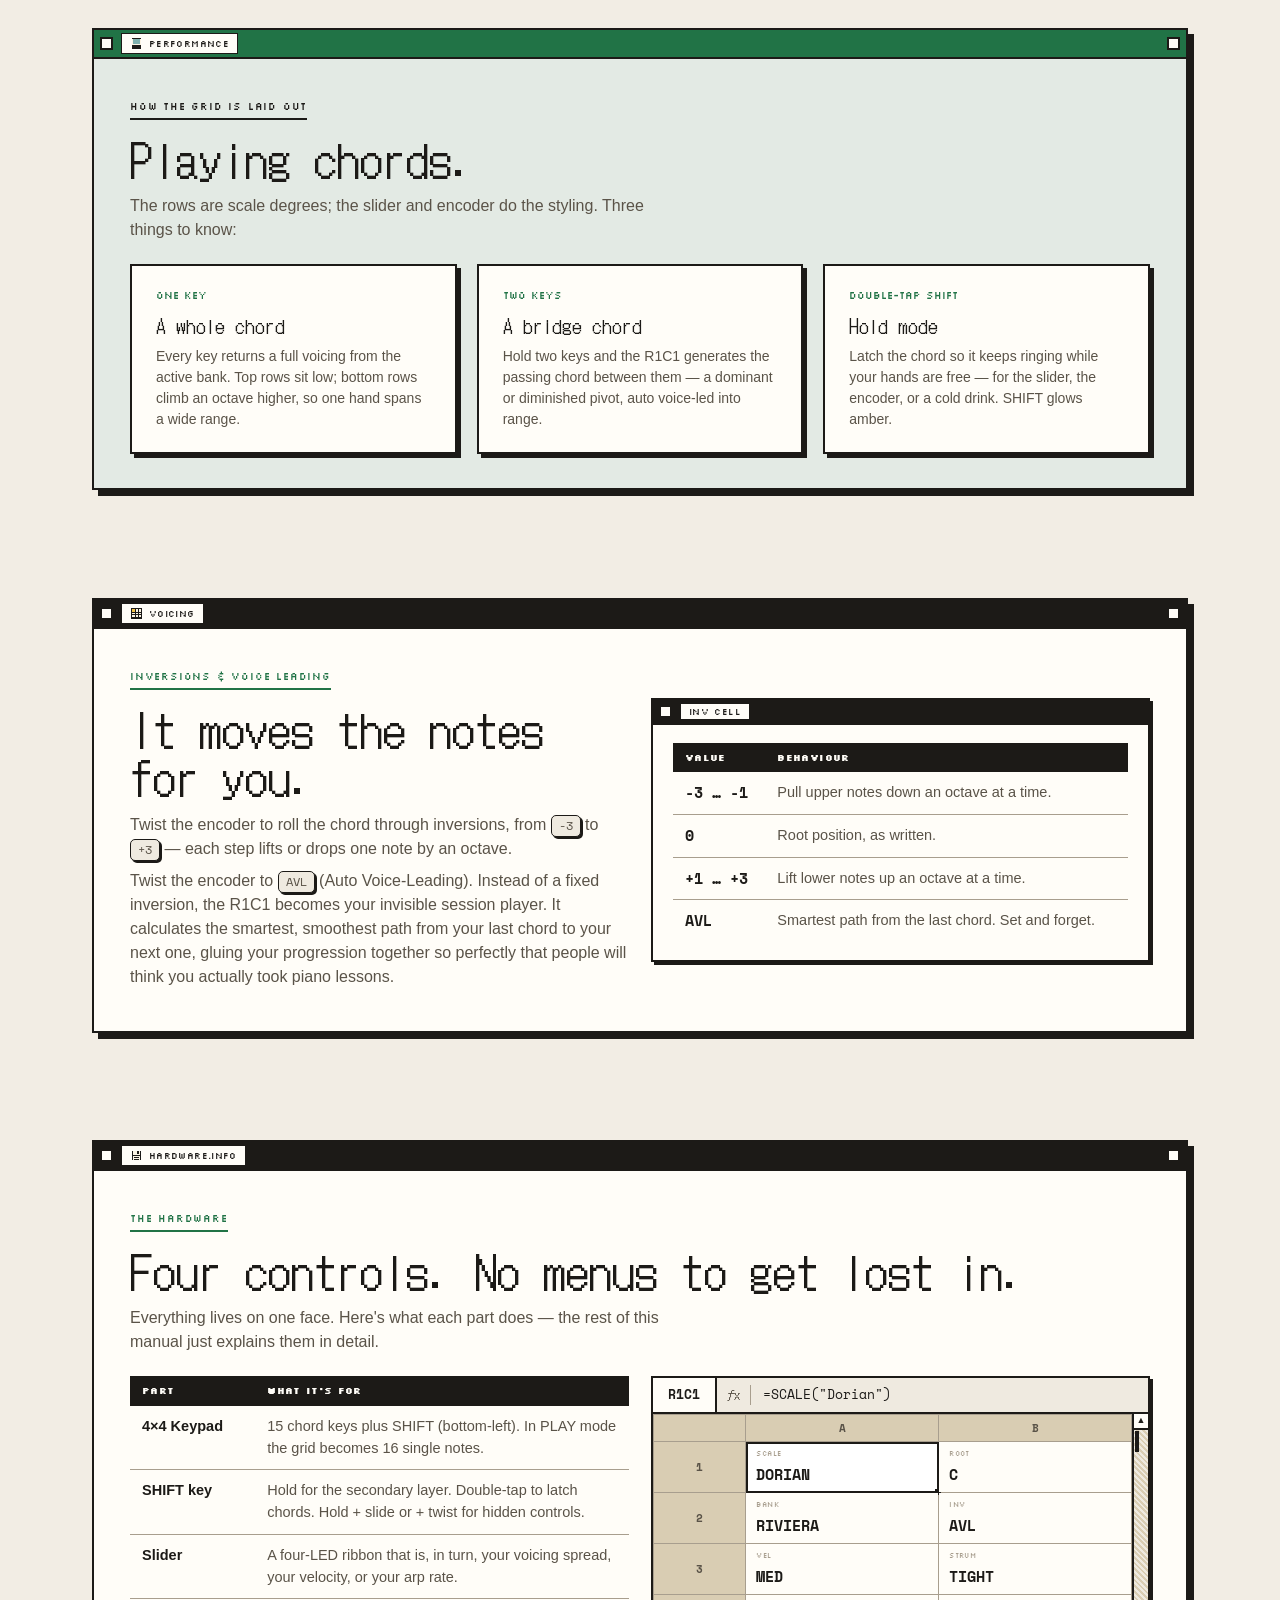
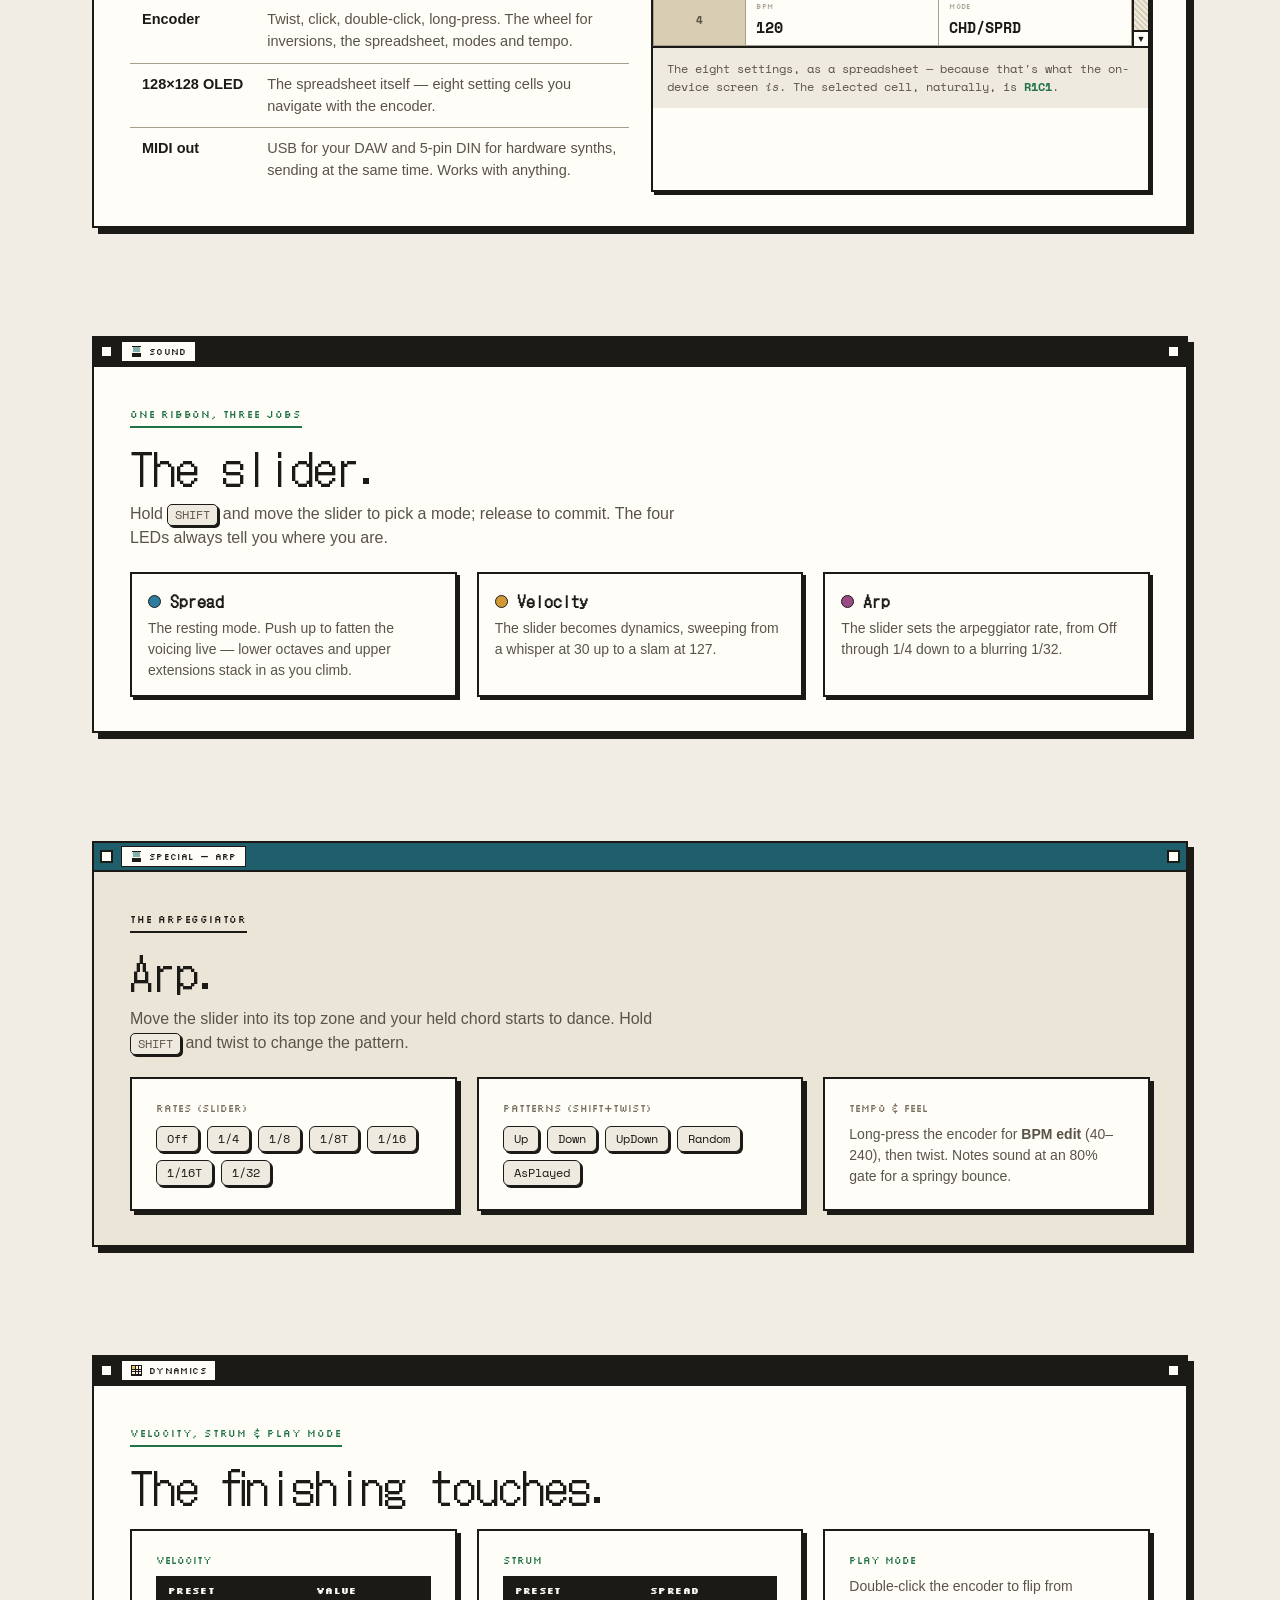
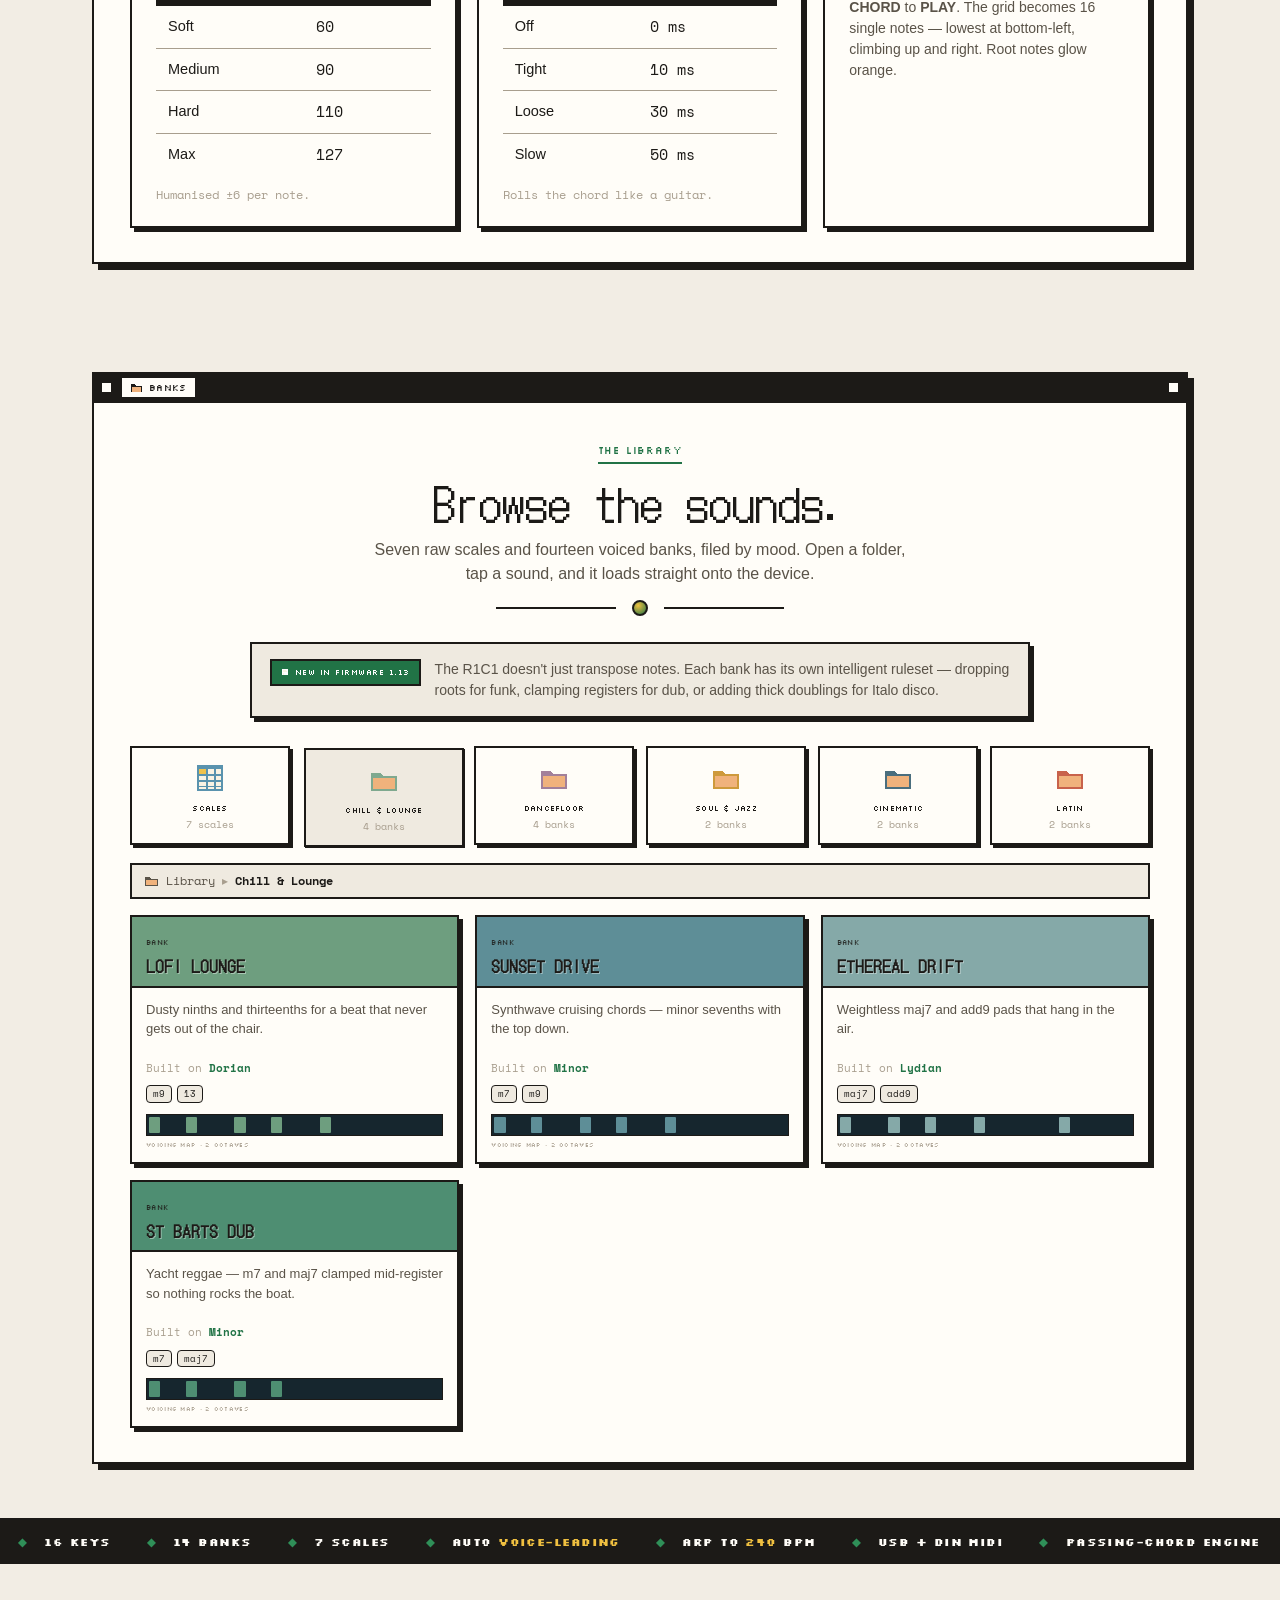
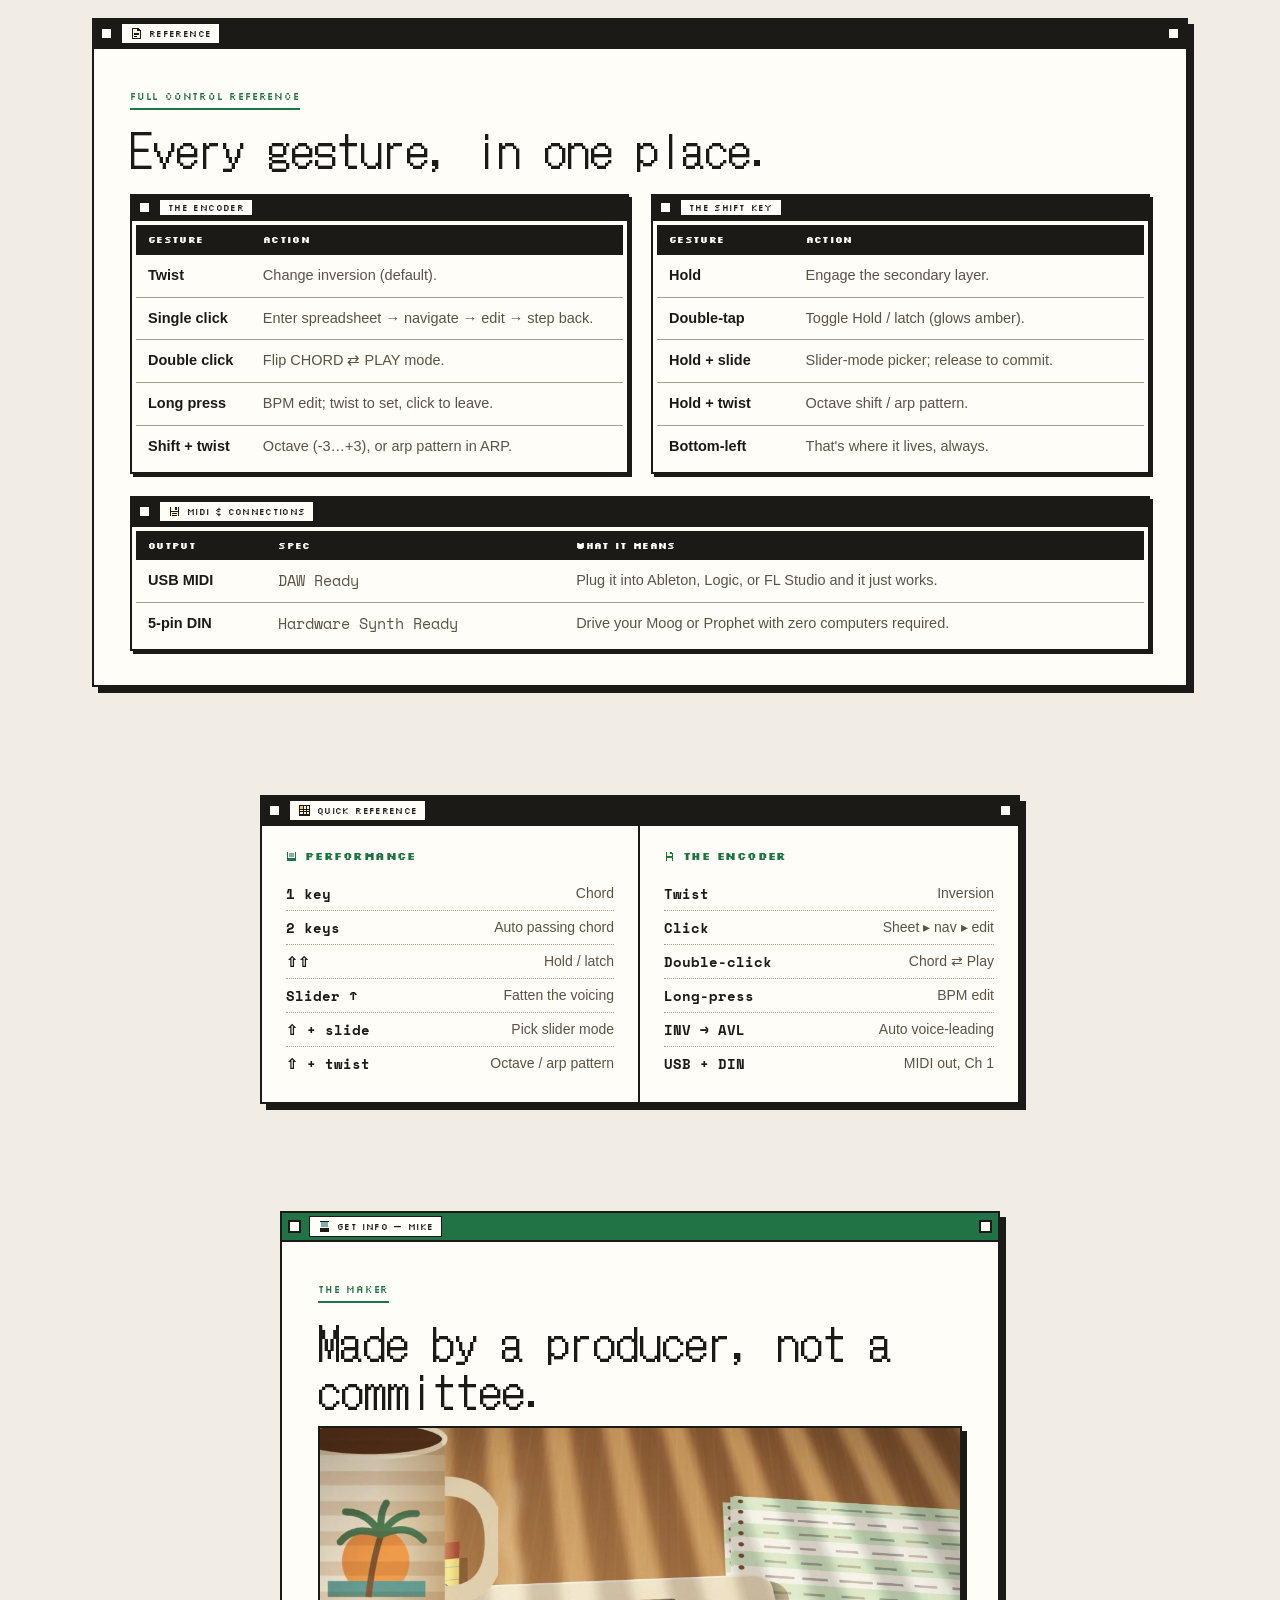
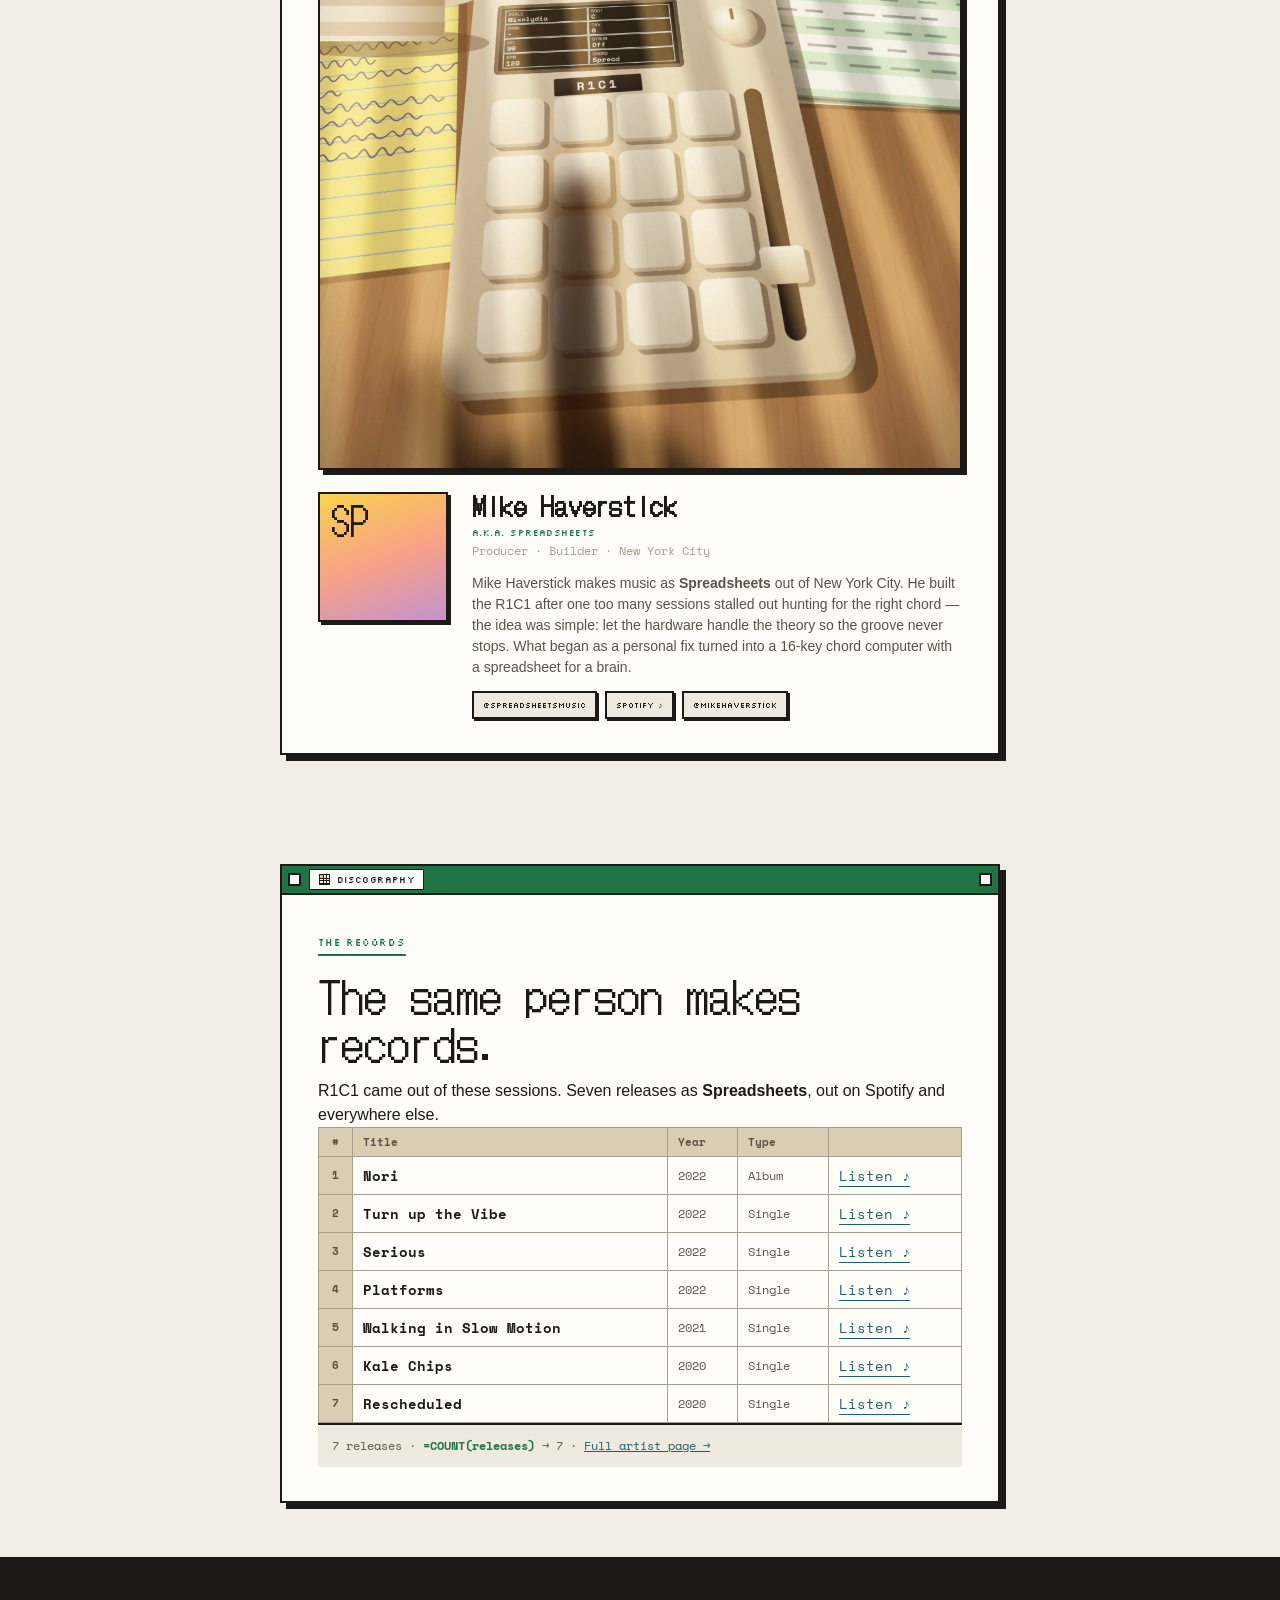
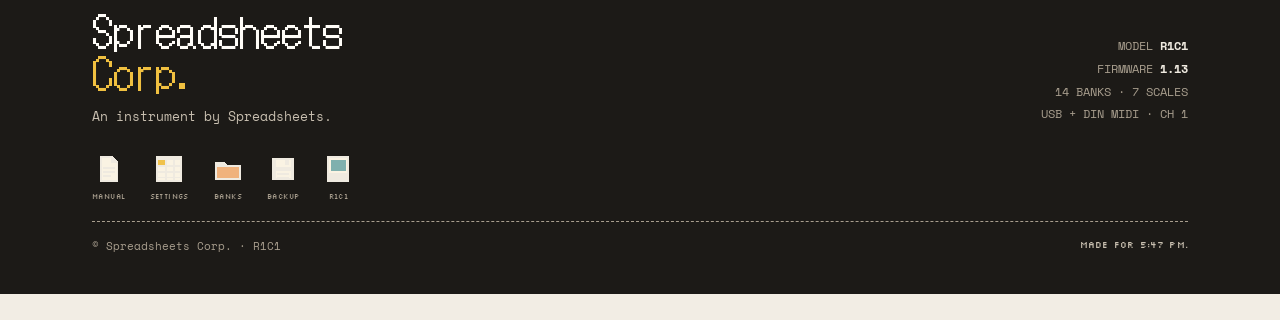
==== commit 6bb4b6ca: "Retheme to the original site's green + beige Adopts the palette that was already in style.css from t" ====
--- a/index.html
+++ b/index.html
@@ -40,24 +40,24 @@
    A vintage OS that boots on the Riviera. Teal desktop, cream software.
    ========================================================================= */
 :root{
-  --desktop:#86A9AC; --desktop-2:#6E9195;
-  --paper:#FBF4E6; --paper-2:#FFFBF1; --paper-3:#F4ECD9;
-  --ink:#22425A; --ink-2:#4E6B7E; --ink-3:#8AA6B3;
-  --terra:#C8624B; --coral:#DE8A68; --peach:#E8BE95; --sun:#E8C255; --gold:#CE9A3C;
-  --azure:#5A93AE; --azure-deep:#3D7594; --sea-foam:#9DBFAE; --noir:#3E6E86; --magenta:#A87E93;
-  --shadow:#22425A; --device-key:#4E9BC4;
+  --desktop:#F2EDE4; --desktop-2:#E8E2D6;
+  --paper:#FAF7F0; --paper-2:#FFFDF8; --paper-3:#EFEAE0;
+  --ink:#1C1A17; --ink-2:#5A5348; --ink-3:#A89E8E;
+  --terra:#217346; --coral:#2F8F58; --peach:#C8BFB0; --sun:#F0C040; --gold:#D4A62E;
+  --azure:#2D7D8C; --azure-deep:#1F5E6B; --sea-foam:#8FB39B; --noir:#185C38; --magenta:#7A7060;
+  --shadow:#1C1A17; --device-key:#4E9BC4;
 }
 *{box-sizing:border-box;margin:0;padding:0;}
-html{scroll-behavior:smooth;background:#96B2B2;}
+html{scroll-behavior:smooth;background:#F2EDE4;}
 @media (prefers-reduced-motion:reduce){html{scroll-behavior:auto;}}
 body{font-family:Geneva,Tahoma,Verdana,Arial,sans-serif;color:var(--ink);line-height:1.5;-webkit-font-smoothing:antialiased;overflow-x:hidden;position:relative;
-  background:linear-gradient(180deg,#96B2B2 0%,#AEBFAE 13%,#C6C3A3 26%,#DFC896 41%,#E5B98A 56%,#D69E7B 71%,#B9836E 86%,#8E6B62 100%) no-repeat;
+  background:#F2EDE4;
   background-size:100% 100%;background-attachment:scroll;}
 
 /* desktop stipple */
 body::before{content:"";position:fixed;inset:0;pointer-events:none;z-index:0;
-  background-image:linear-gradient(45deg,rgba(0,0,0,.07) 25%,transparent 25%,transparent 75%,rgba(0,0,0,.07) 75%),linear-gradient(45deg,rgba(0,0,0,.07) 25%,transparent 25%,transparent 75%,rgba(0,0,0,.07) 75%);
-  background-size:6px 6px;background-position:0 0,3px 3px;opacity:.3;}
+  background-image:linear-gradient(to right,rgba(28,26,23,.5) 0 1px,transparent 1px 100%),linear-gradient(to bottom,rgba(28,26,23,.5) 0 1px,transparent 1px 100%);
+  background-size:30px 30px;opacity:.09;}
 
 /* CRT scanlines — static, no flicker */
 .crt{position:fixed;inset:0;z-index:998;pointer-events:none;
@@ -75,9 +75,9 @@
 /* ---------- WINDOW CHROME ---------- */
 .window{background:var(--paper-2);border:2px solid var(--ink);box-shadow:6px 6px 0 var(--shadow);position:relative;}
 .titlebar{border-bottom:2px solid var(--ink);min-height:24px;display:flex;align-items:center;gap:8px;padding:3px 6px;
-  background:repeating-linear-gradient(to bottom,var(--ink) 0 1px,transparent 1px 3px);position:relative;}
-.titlebar.active-azure{background:repeating-linear-gradient(to bottom,var(--azure) 0 1px,transparent 1px 3px),var(--azure-deep);}
-.titlebar.active-mag{background:repeating-linear-gradient(to bottom,var(--magenta) 0 1px,transparent 1px 3px),#6f2f5d;}
+  background:var(--ink);position:relative;}
+.titlebar.active-azure{background:var(--terra);}
+.titlebar.active-mag{background:var(--azure-deep);}
 .titlebar.active-azure,.titlebar.active-mag{border-bottom-color:var(--ink);}
 .titlebar .close,.titlebar .zoom{width:13px;height:13px;background:var(--paper-2);border:2px solid var(--ink);flex:0 0 auto;}
 .titlebar .ttl{font-family:'Silkscreen',monospace;font-size:9px;text-transform:uppercase;background:var(--paper-2);padding:3px 8px;color:var(--ink);letter-spacing:.04em;border:1px solid var(--ink);line-height:1;display:inline-flex;align-items:center;gap:6px;}
@@ -101,8 +101,8 @@
 .band{padding:54px 0;}
 .section-win{position:relative;}
 .winbody{padding:34px 36px;}
-.winbody.tint-azure{background:var(--azure);color:var(--ink);}
-.winbody.tint-mag{background:var(--magenta);color:var(--ink);}
+.winbody.tint-azure{background:#E3EAE4;color:var(--ink);}
+.winbody.tint-mag{background:#EBE5D7;color:var(--ink);}
 .eyebrow{font-family:'Silkscreen',monospace;font-size:10px;text-transform:uppercase;color:var(--terra);letter-spacing:.08em;margin-bottom:14px;display:inline-block;border-bottom:2px solid var(--terra);padding-bottom:4px;}
 .tint-azure .eyebrow,.tint-mag .eyebrow{color:var(--ink);border-color:var(--ink);}
 h2.sec{font-weight:400;font-size:clamp(26px,4.6vw,46px);line-height:1.05;letter-spacing:0;margin-bottom:12px;}
@@ -150,6 +150,7 @@
 
 /* ---------- HERO ---------- */
 #top{position:relative;overflow:hidden;}
+.sun-big,.hero-ocean,.sun-reflect,.palm,.sky{display:none!important;}
 .sky{position:absolute;inset:0;z-index:0;background:linear-gradient(180deg,#5FC8E0 0%,#9ADBD6 24%,#FBD667 50%,#F8A878 70%,#F58FA0 100%);}
 .sun-big{position:absolute;left:50%;top:50%;transform:translate(-50%,-50%);width:280px;height:280px;border-radius:50%;z-index:0;background:radial-gradient(circle at 50% 42%,#F6E4B4 0%,#E3BE6A 40%,#D69A57 70%,#BE7154 100%);box-shadow:0 0 0 8px rgba(214,154,87,.2),0 0 80px rgba(214,154,87,.4);}
 .hero-ocean{position:absolute;left:0;right:0;bottom:0;height:26%;z-index:1;background:linear-gradient(180deg,#7FA3A8 0%,#4E7385 100%);border-top:2px solid var(--ink);overflow:hidden;}
@@ -248,6 +249,17 @@
 .key:nth-child(n+9):nth-child(-n+12)::after{opacity:.6;}
 .key.shift::after{filter:blur(5px);}
 .fader-glow{background:linear-gradient(to top,#A8503F,#B79452 48%,#6E9A6B 76%,var(--device-key));}
+
+/* ---------- EXCEL STATUS BAR ---------- */
+.statusbar{position:fixed;left:0;right:0;bottom:0;z-index:900;height:26px;display:flex;align-items:center;gap:0;
+  background:var(--paper-2);border-top:2px solid var(--ink);font-family:'Space Mono',monospace;font-size:10px;color:var(--ink-2);
+  padding:0 12px;box-shadow:0 -2px 0 rgba(0,0,0,.15);}
+.statusbar .sb{padding:0 12px;border-right:1px solid var(--peach);white-space:nowrap;}
+.statusbar .sb:first-child{padding-left:0;color:var(--terra);font-weight:700;letter-spacing:.06em;}
+.statusbar .sb.last{margin-left:auto;border-right:0;padding-right:0;}
+@media (max-width:700px){.statusbar .sb.hide-sm{display:none;}}
+body{padding-bottom:26px;}
+.scrollprog{bottom:26px;}
 .fader-cap-lab{font-family:'Silkscreen',monospace;font-size:5.5px;color:var(--ink-2);letter-spacing:.06em;writing-mode:vertical-rl;opacity:.7;}
 .ports{display:flex;justify-content:center;gap:18px;margin-top:14px;}
 .port{display:flex;align-items:center;gap:5px;font-family:'Silkscreen',monospace;font-size:6px;color:var(--ink-2);letter-spacing:.08em;}
@@ -443,7 +455,7 @@
 .player .meter i{width:10px;height:18px;border:1.5px solid var(--ink);background:#2a2018;transition:background .12s;}
 .player-foot{display:flex;align-items:center;gap:10px;border-top:2px solid var(--ink);padding:9px 14px;background:var(--paper-3);}
 .player-foot label{font-family:'Silkscreen',monospace;font-size:7px;letter-spacing:.06em;color:var(--ink-2);}
-.player .spread{-webkit-appearance:none;appearance:none;flex:1;height:14px;border:2px solid var(--ink);border-radius:9px;background:linear-gradient(90deg,#2E7DA1,#D29A36,#9A4B83);outline:none;}
+.player .spread{-webkit-appearance:none;appearance:none;flex:1;height:14px;border:2px solid var(--ink);border-radius:9px;background:linear-gradient(90deg,#217346,#D4A62E,#2D7D8C);outline:none;}
 .player .spread::-webkit-slider-thumb{-webkit-appearance:none;width:14px;height:22px;background:var(--paper-2);border:2px solid var(--ink);border-radius:4px;cursor:grab;}
 .player .spread::-moz-range-thumb{width:14px;height:22px;background:var(--paper-2);border:2px solid var(--ink);border-radius:4px;cursor:grab;}
 .player .mute{font-family:'Space Mono',monospace;font-size:11px;border:1.5px solid var(--ink);background:var(--paper-2);border-radius:5px;padding:2px 8px;cursor:pointer;box-shadow:2px 2px 0 var(--ink);}
@@ -955,6 +967,13 @@
     </div>
   </div>
 </section>
+<div class="statusbar" aria-hidden="true">
+  <span class="sb">READY</span>
+  <span class="sb">A1</span>
+  <span class="sb hide-sm">MODEL R1C1</span>
+  <span class="sb hide-sm">16 KEYS &middot; 14 BANKS</span>
+  <span class="sb last">SHEET1</span>
+</div>
 <!-- FOOTER -->
 <footer>
   <div class="wrap">
@@ -1047,19 +1066,19 @@
    S('Locrian','Unstable and tense. Use sparingly.',[0,1,3,5,6,8,10]),
  ]},
  {key:'chill',name:'Chill & Lounge',sub:'Low tempo, late afternoon',icon:'#ic-folder',col:'#7FA98F',items:[
-   B('LOFI LOUNGE','LOFI','Dorian','Dusty ninths and thirteenths for a beat that never gets out of the chair.',['m9','13'],[0,3,7,10,14],'#5CC2A4'),
-   B('SUNSET DRIVE','SUNSET','Minor','Synthwave cruising chords — minor sevenths with the top down.',['m7','m9'],[0,3,7,10,14],'#7FB7C9'),
-   B('ETHEREAL DRIFT','ETHER','Lydian','Weightless maj7 and add9 pads that hang in the air.',['maj7','add9'],[0,4,7,11,18],'#8FD4E8'),
-   B('ST BARTS DUB','DUB','Minor','Yacht reggae — m7 and maj7 clamped mid-register so nothing rocks the boat.',['m7','maj7'],[0,3,7,10],'#56C2A4'),
+   B('LOFI LOUNGE','LOFI','Dorian','Dusty ninths and thirteenths for a beat that never gets out of the chair.',['m9','13'],[0,3,7,10,14],'#6E9E7F'),
+   B('SUNSET DRIVE','SUNSET','Minor','Synthwave cruising chords — minor sevenths with the top down.',['m7','m9'],[0,3,7,10,14],'#5E8E97'),
+   B('ETHEREAL DRIFT','ETHER','Lydian','Weightless maj7 and add9 pads that hang in the air.',['maj7','add9'],[0,4,7,11,18],'#85A9A8'),
+   B('ST BARTS DUB','DUB','Minor','Yacht reggae — m7 and maj7 clamped mid-register so nothing rocks the boat.',['m7','maj7'],[0,3,7,10],'#4E8E72'),
  ]},
  {key:'dance',name:'Dancefloor',sub:'House, Italo, Balearic',icon:'#ic-folder',col:'#A2809A',items:[
-   B('RIVIERA TOUCH','RIVIERA','Dorian','French house — dense m9 and maj7 voicings stacked like deck chairs at the Eden-Roc.',['m9','maj7'],[0,3,7,10,14],'#4FB3DE'),
+   B('RIVIERA TOUCH','RIVIERA','Dorian','French house — dense m9 and maj7 voicings stacked like deck chairs at the Eden-Roc.',['m9','maj7'],[0,3,7,10,14],'#2D7D8C'),
    B('BALEARIC SUNDOWN','BALEARIC','Lydian','Wide sus, add9 and maj9 chords spread across two octaves. The sky does the work.',['sus','add9','maj9'],[0,7,11,14,18],'#F6926A'),
-   B('MIDNIGHT ITALO','ITALO','Minor','Italo disco — triads and m7s with a doubled root and fifth for chrome-bumper thickness.',['triad','m7'],[0,7,12,16],'#B886C9'),
-   B('ACID HOUSE','ACID','Minor','Raw minor sevenths and dominant sevenths built for a 4am warehouse.',['m7','7','m9'],[0,3,7,10],'#C77FB8'),
+   B('MIDNIGHT ITALO','ITALO','Minor','Italo disco — triads and m7s with a doubled root and fifth for chrome-bumper thickness.',['triad','m7'],[0,7,12,16],'#7E7391'),
+   B('ACID HOUSE','ACID','Minor','Raw minor sevenths and dominant sevenths built for a 4am warehouse.',['m7','7','m9'],[0,3,7,10],'#8A7183'),
  ]},
  {key:'soul',name:'Soul & Jazz',sub:'Neo-soul, funk',icon:'#ic-folder',col:'#CE9A3C',items:[
-   B('NEO SOUL CHURCH','NEOSOUL','Major','Gospel-rich add9s and 13ths — the sound of a Rhodes on a Sunday.',['add9','11','13'],[0,4,7,11,14],'#EBB14A'),
+   B('NEO SOUL CHURCH','NEOSOUL','Major','Gospel-rich add9s and 13ths — the sound of a Rhodes on a Sunday.',['add9','11','13'],[0,4,7,11,14],'#D4A62E'),
    B('LINEN SNAP','LINEN','Mixolydian','Mediterranean funk — rootless dom9, 13 and ♯11 upper structures. Crisp like a pressed shirt.',['9','13','#11'],[4,10,14,21],'#F2B23D'),
  ]},
  {key:'cine',name:'Cinematic',sub:'Score, intrigue',icon:'#ic-folder',col:'#4A6E7E',items:[
@@ -1067,8 +1086,8 @@
    B('PORTOFINO NOIR','NOIR','Minor','The minor-major-seventh "Bond" chord, dim7 and m6. Order a negroni.',['mMaj7','dim7','m6'],[0,3,7,11],'#3E7E96'),
  ]},
  {key:'latin',name:'Latin',sub:'Bossa, Spanish',icon:'#ic-folder',col:'#C8624B',items:[
-   B('BOSSA MORNING','BOSSA','Major','Breezy maj7 and 6th chords with a bossa lilt. Coffee on the terrace.',['6','maj7','9'],[0,4,7,11,14],'#F7A87C'),
-   B('LATIN NIGHTS','LATIN','Phrygian','Phrygian sevenths with Spanish heat — flamenco after dark.',['7','9'],[0,4,7,10,13],'#F0795E'),
+   B('BOSSA MORNING','BOSSA','Major','Breezy maj7 and 6th chords with a bossa lilt. Coffee on the terrace.',['6','maj7','9'],[0,4,7,11,14],'#C08A63'),
+   B('LATIN NIGHTS','LATIN','Phrygian','Phrygian sevenths with Spanish heat — flamenco after dark.',['7','9'],[0,4,7,10,13],'#B05F47'),
  ]},
 ];
 (function(){
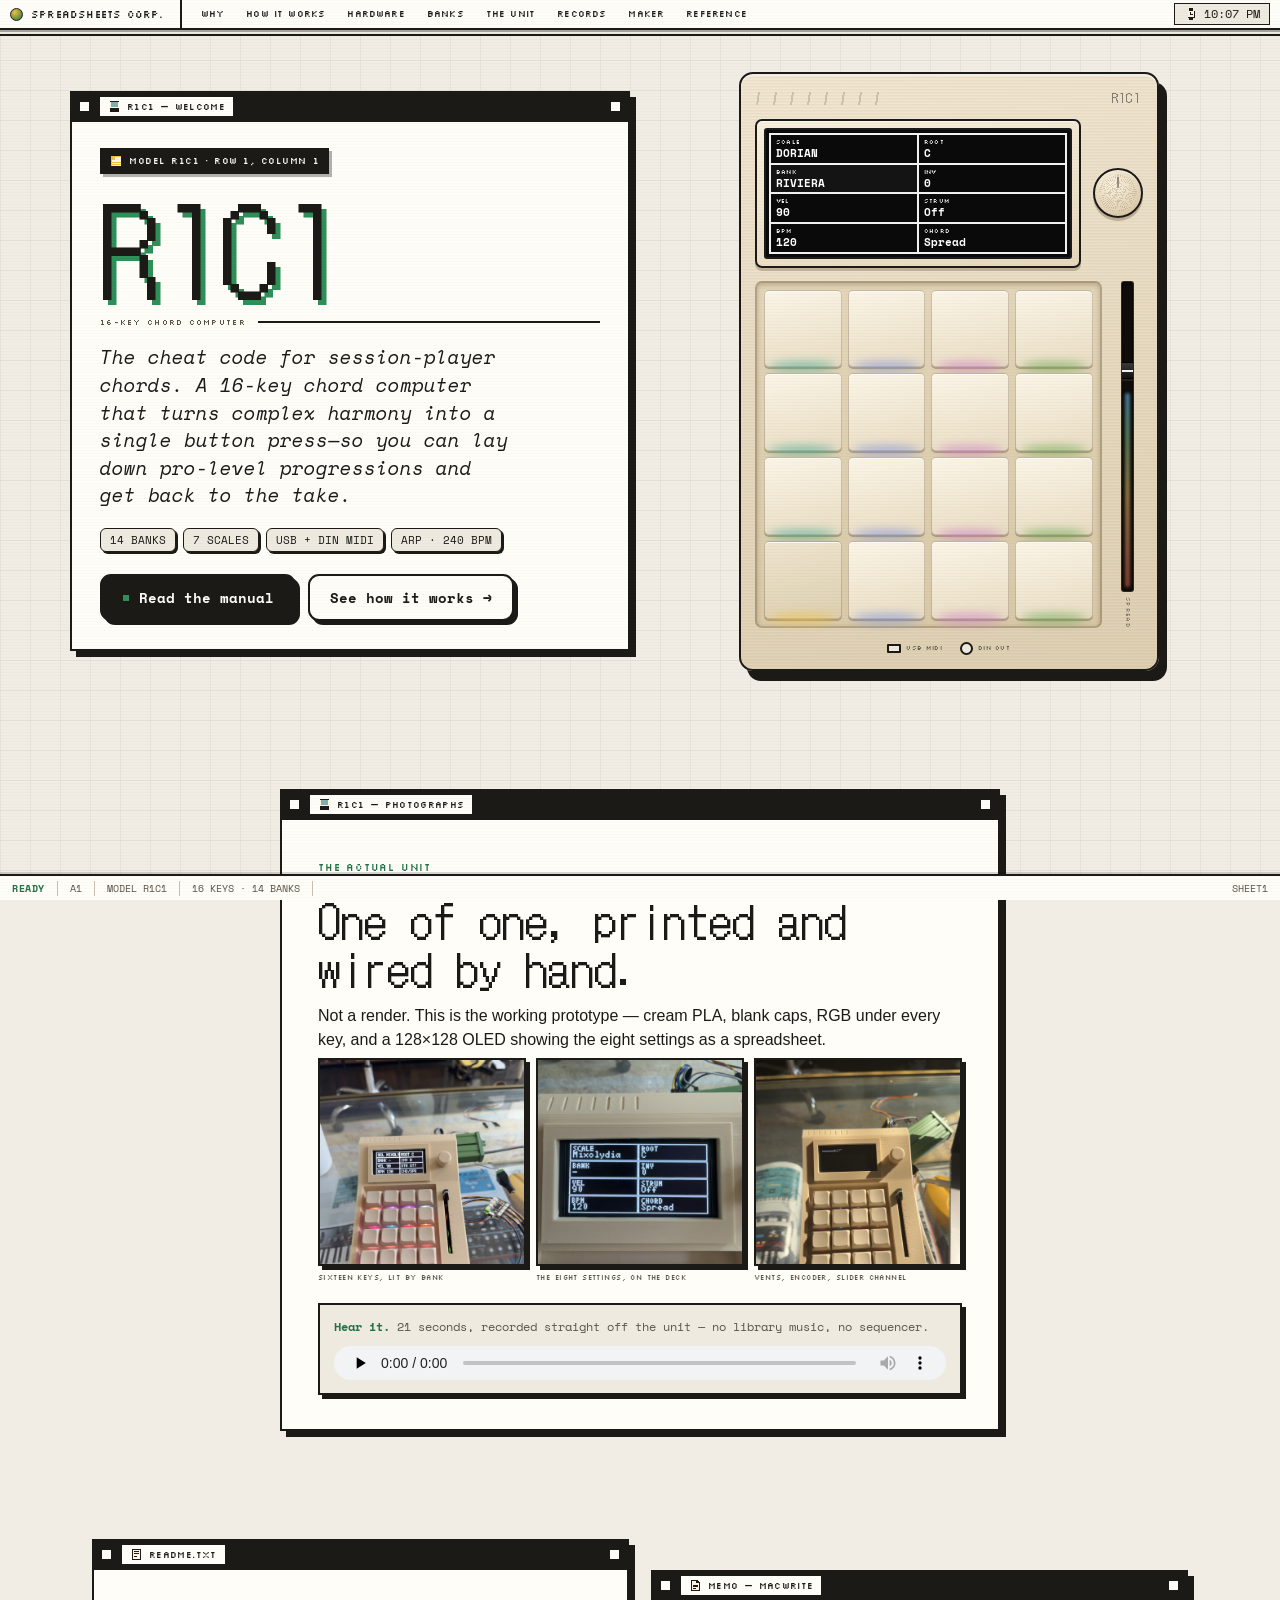
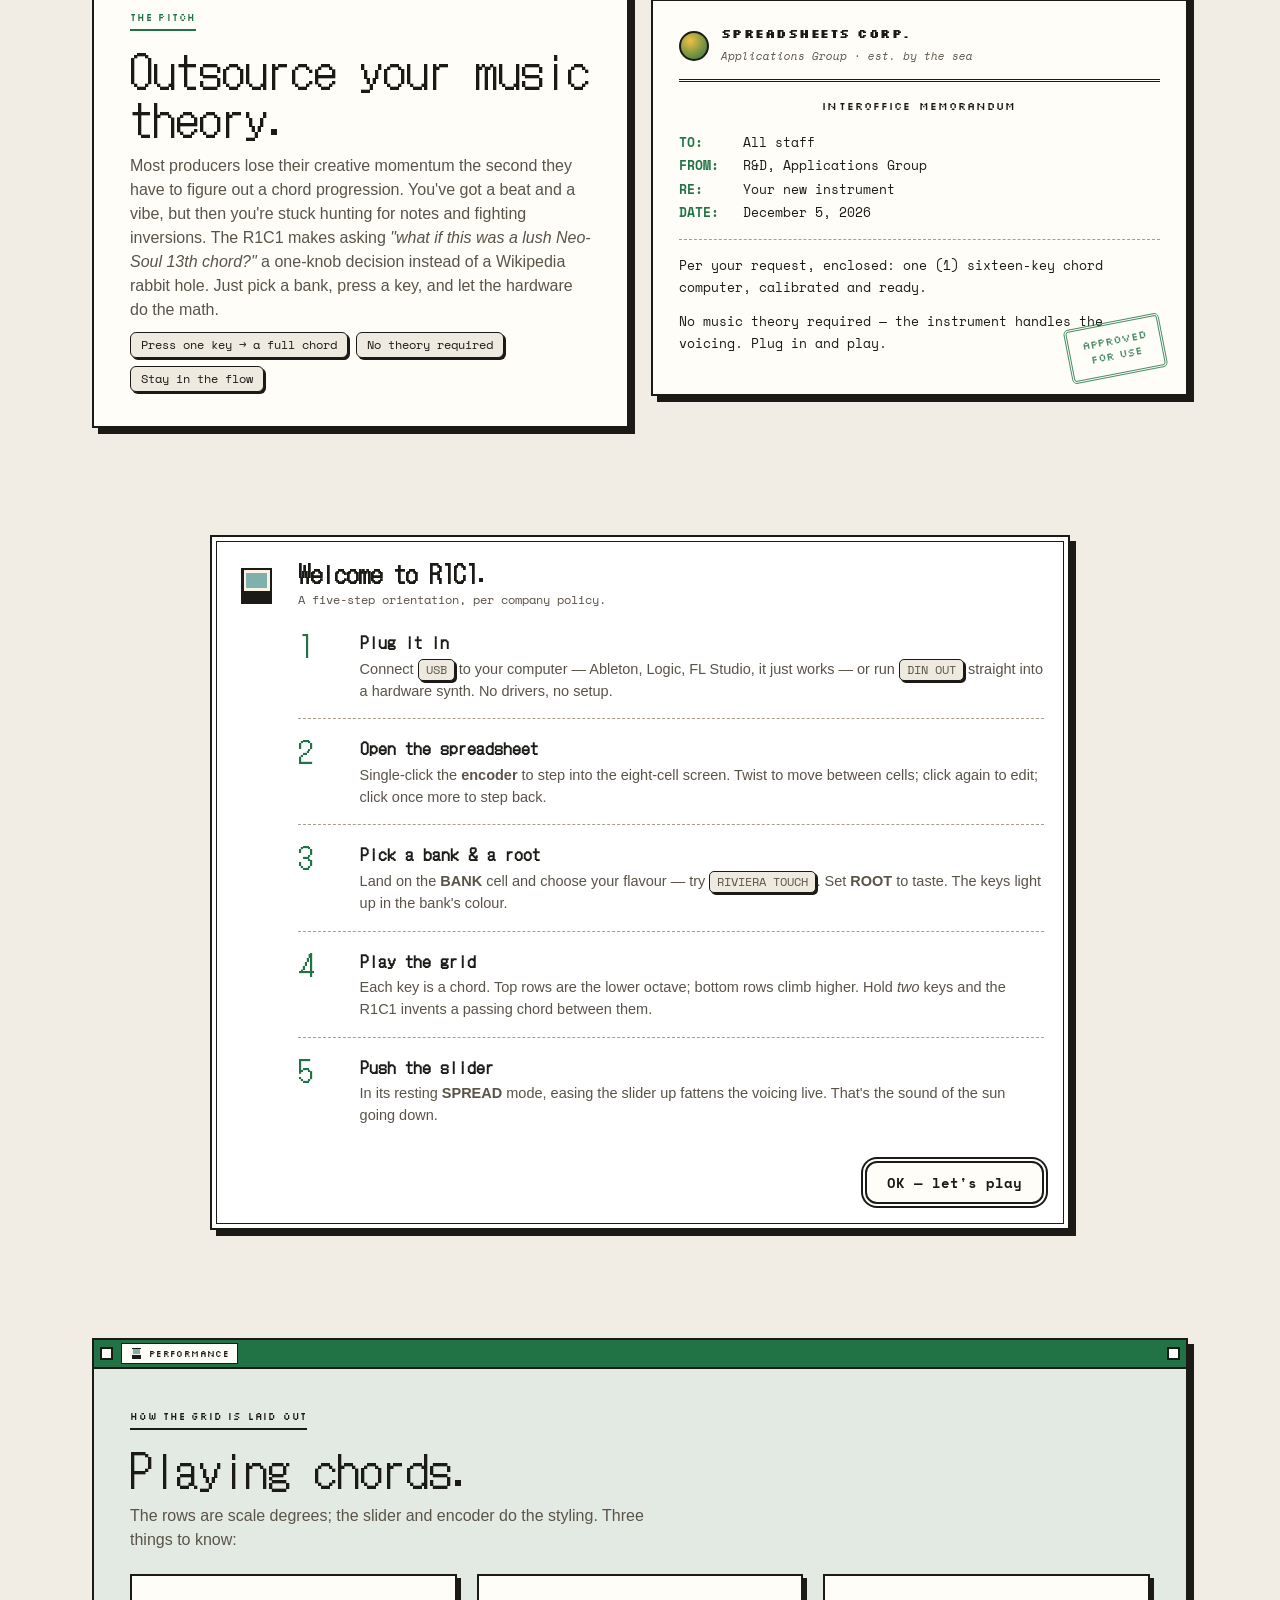
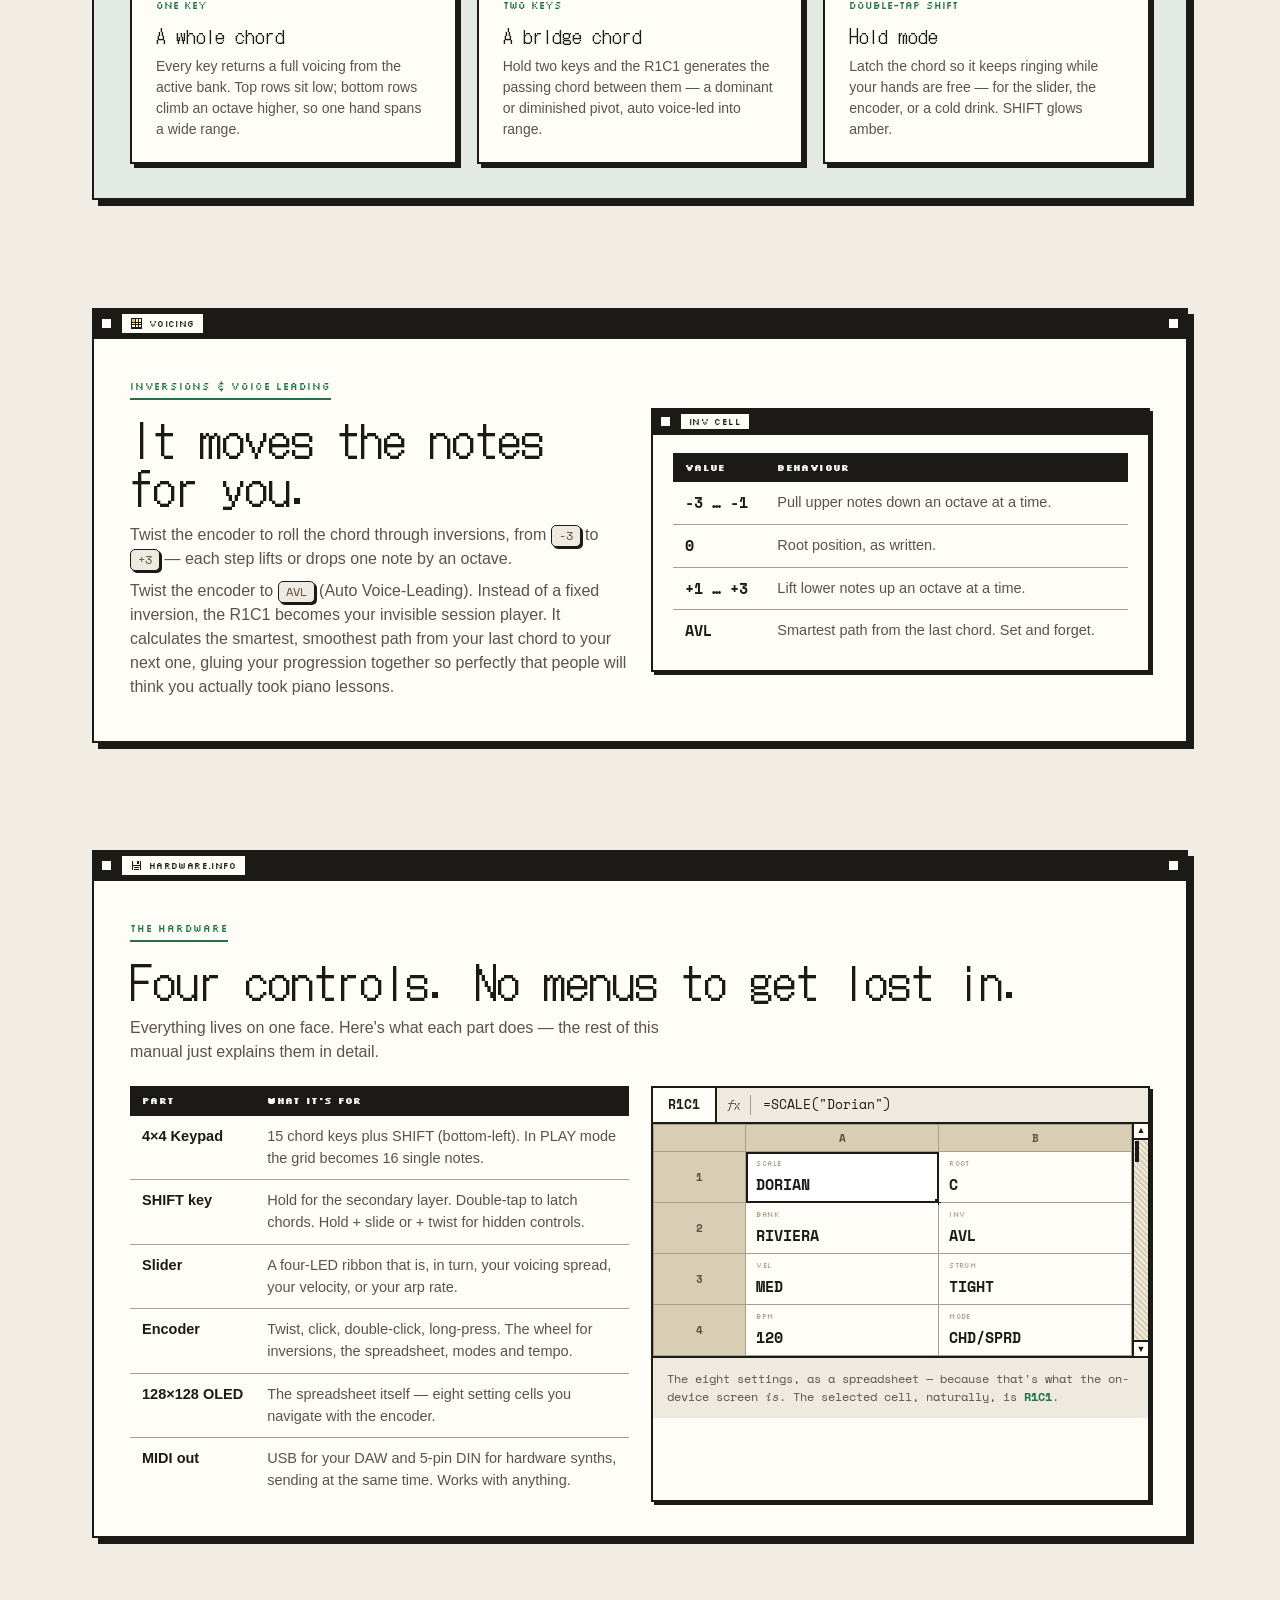
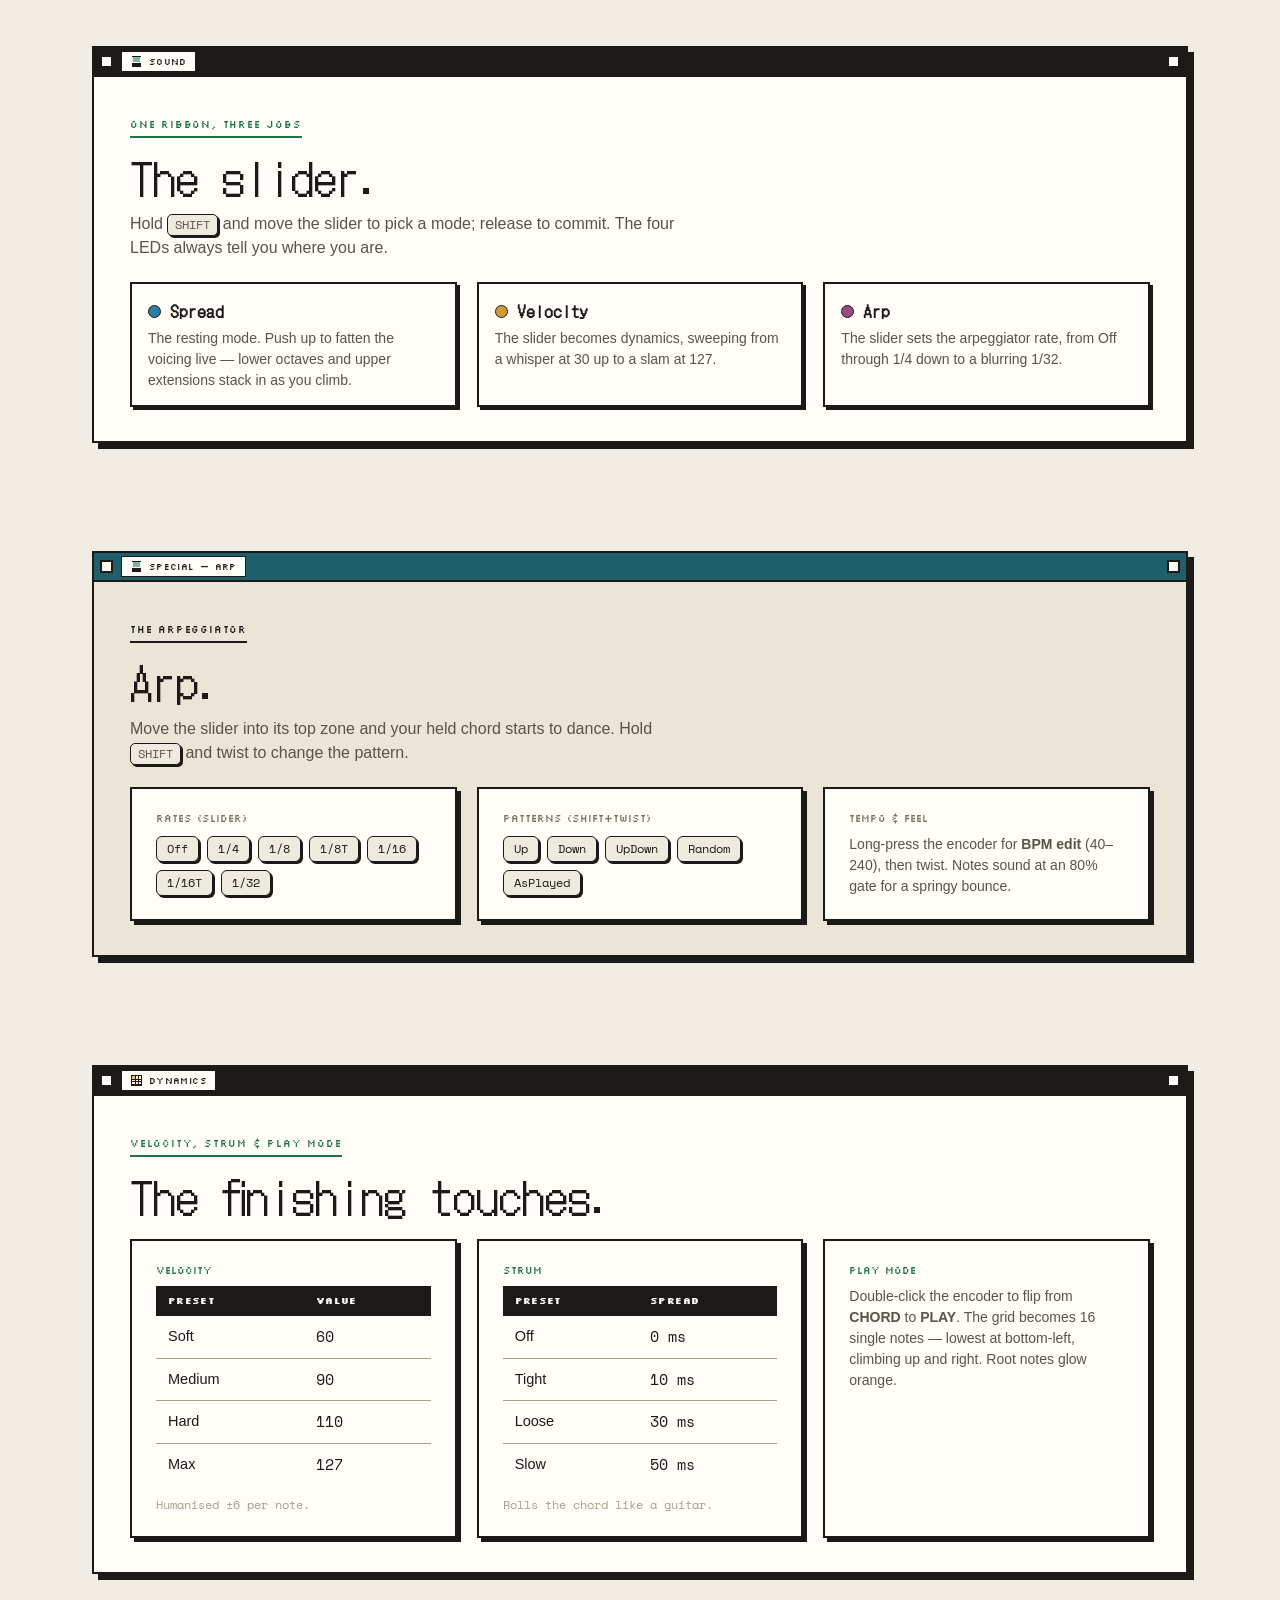
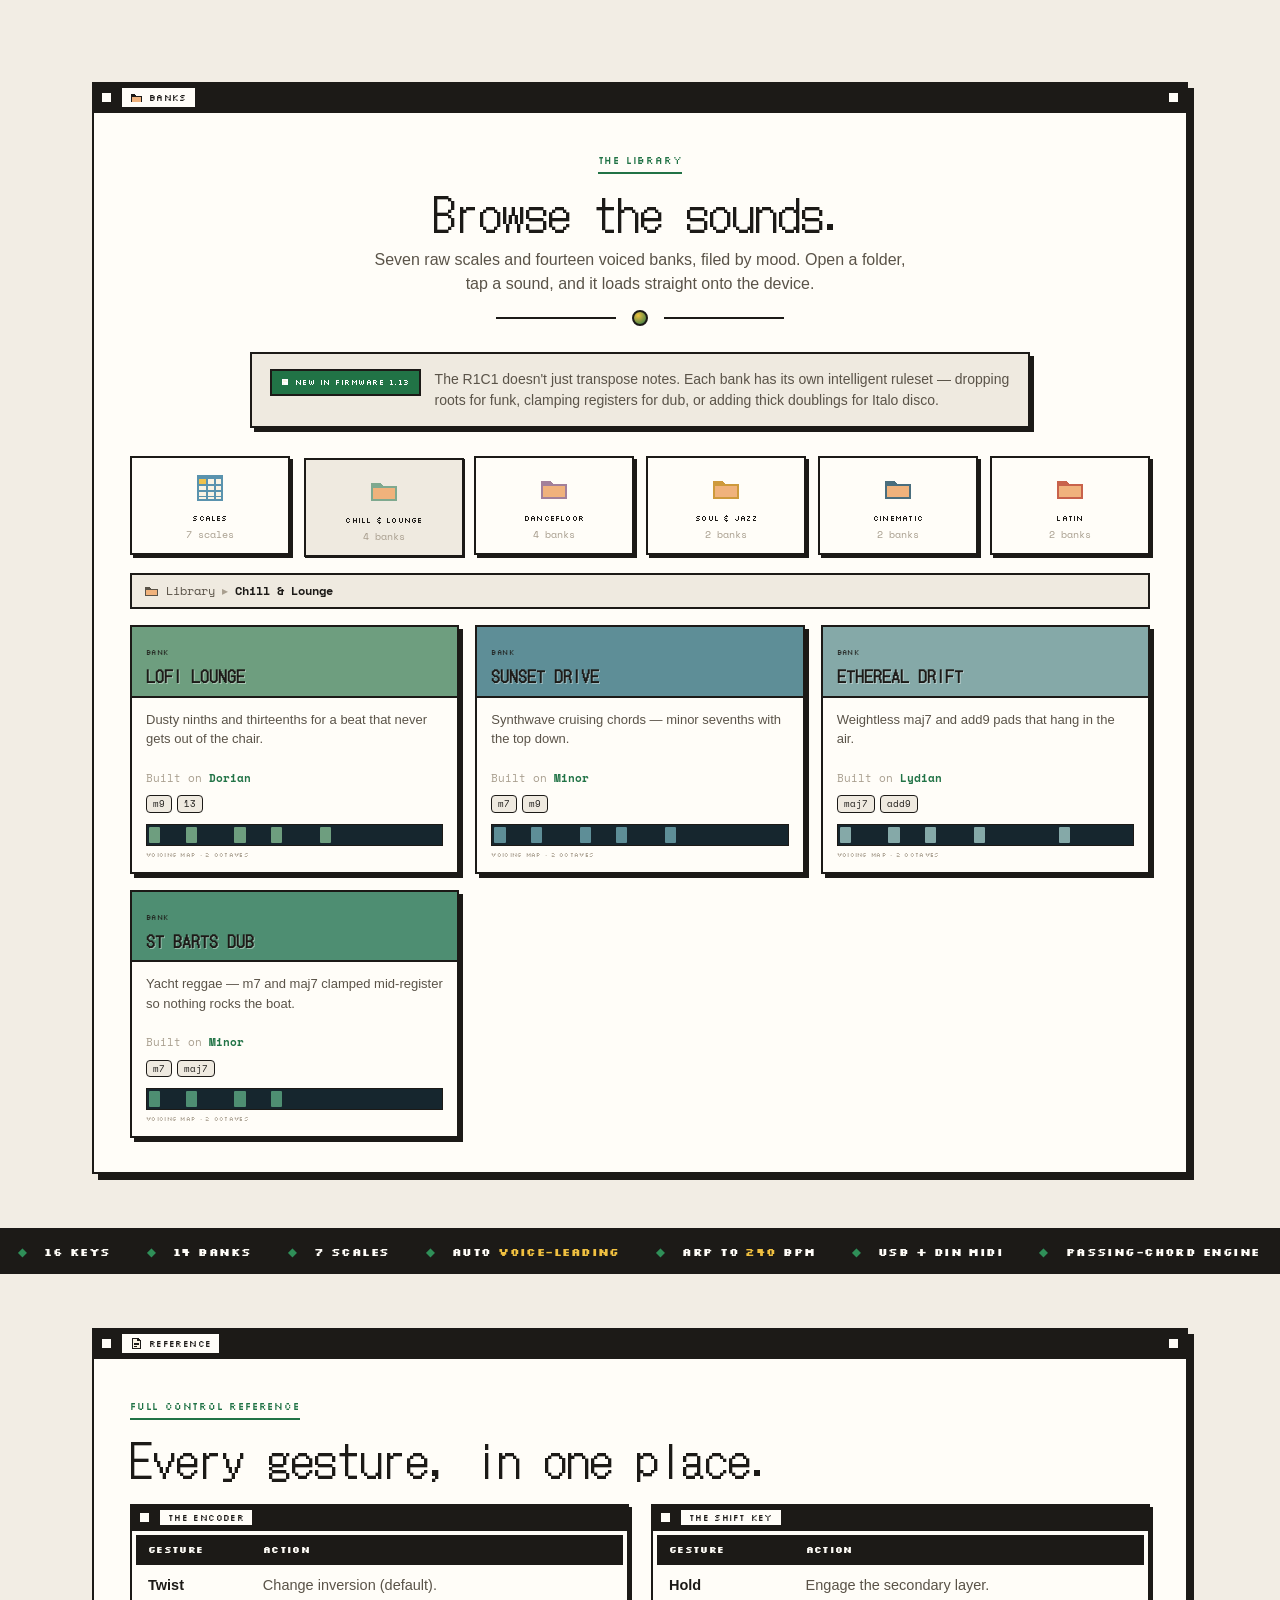
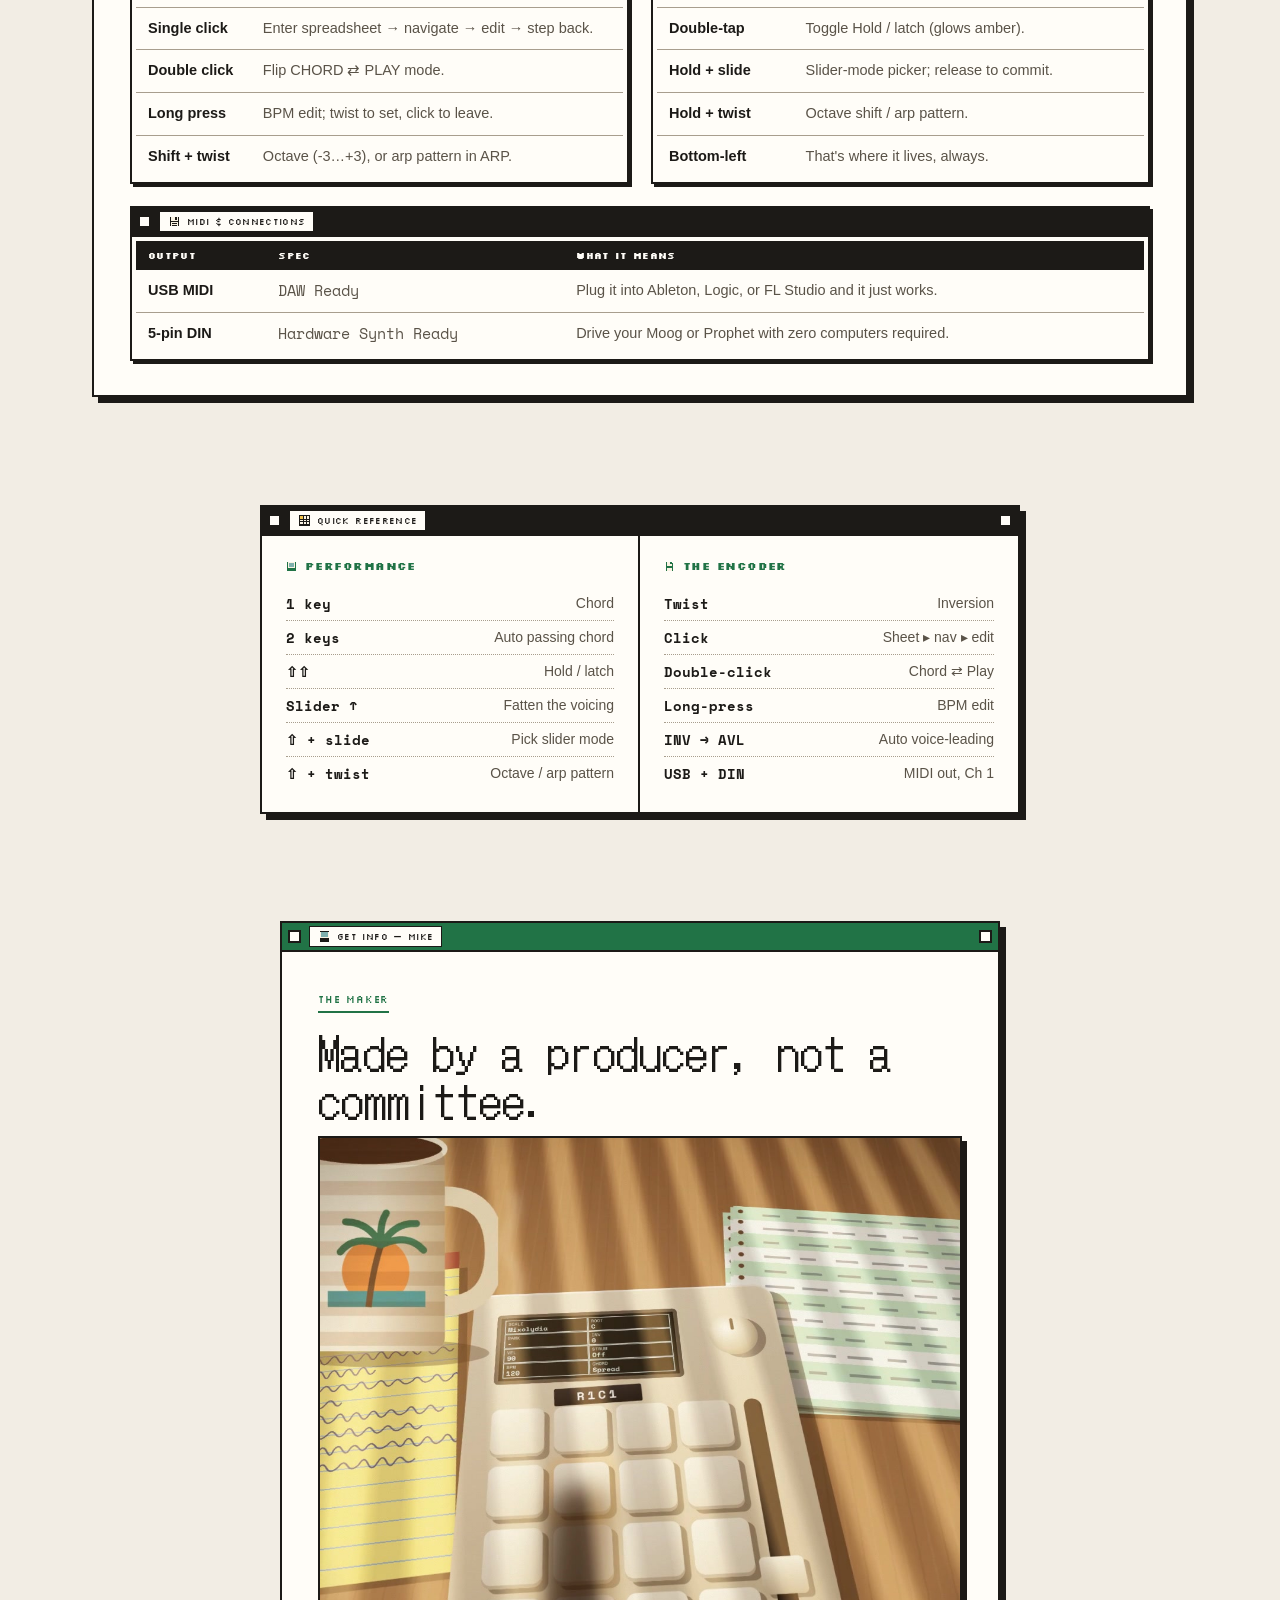
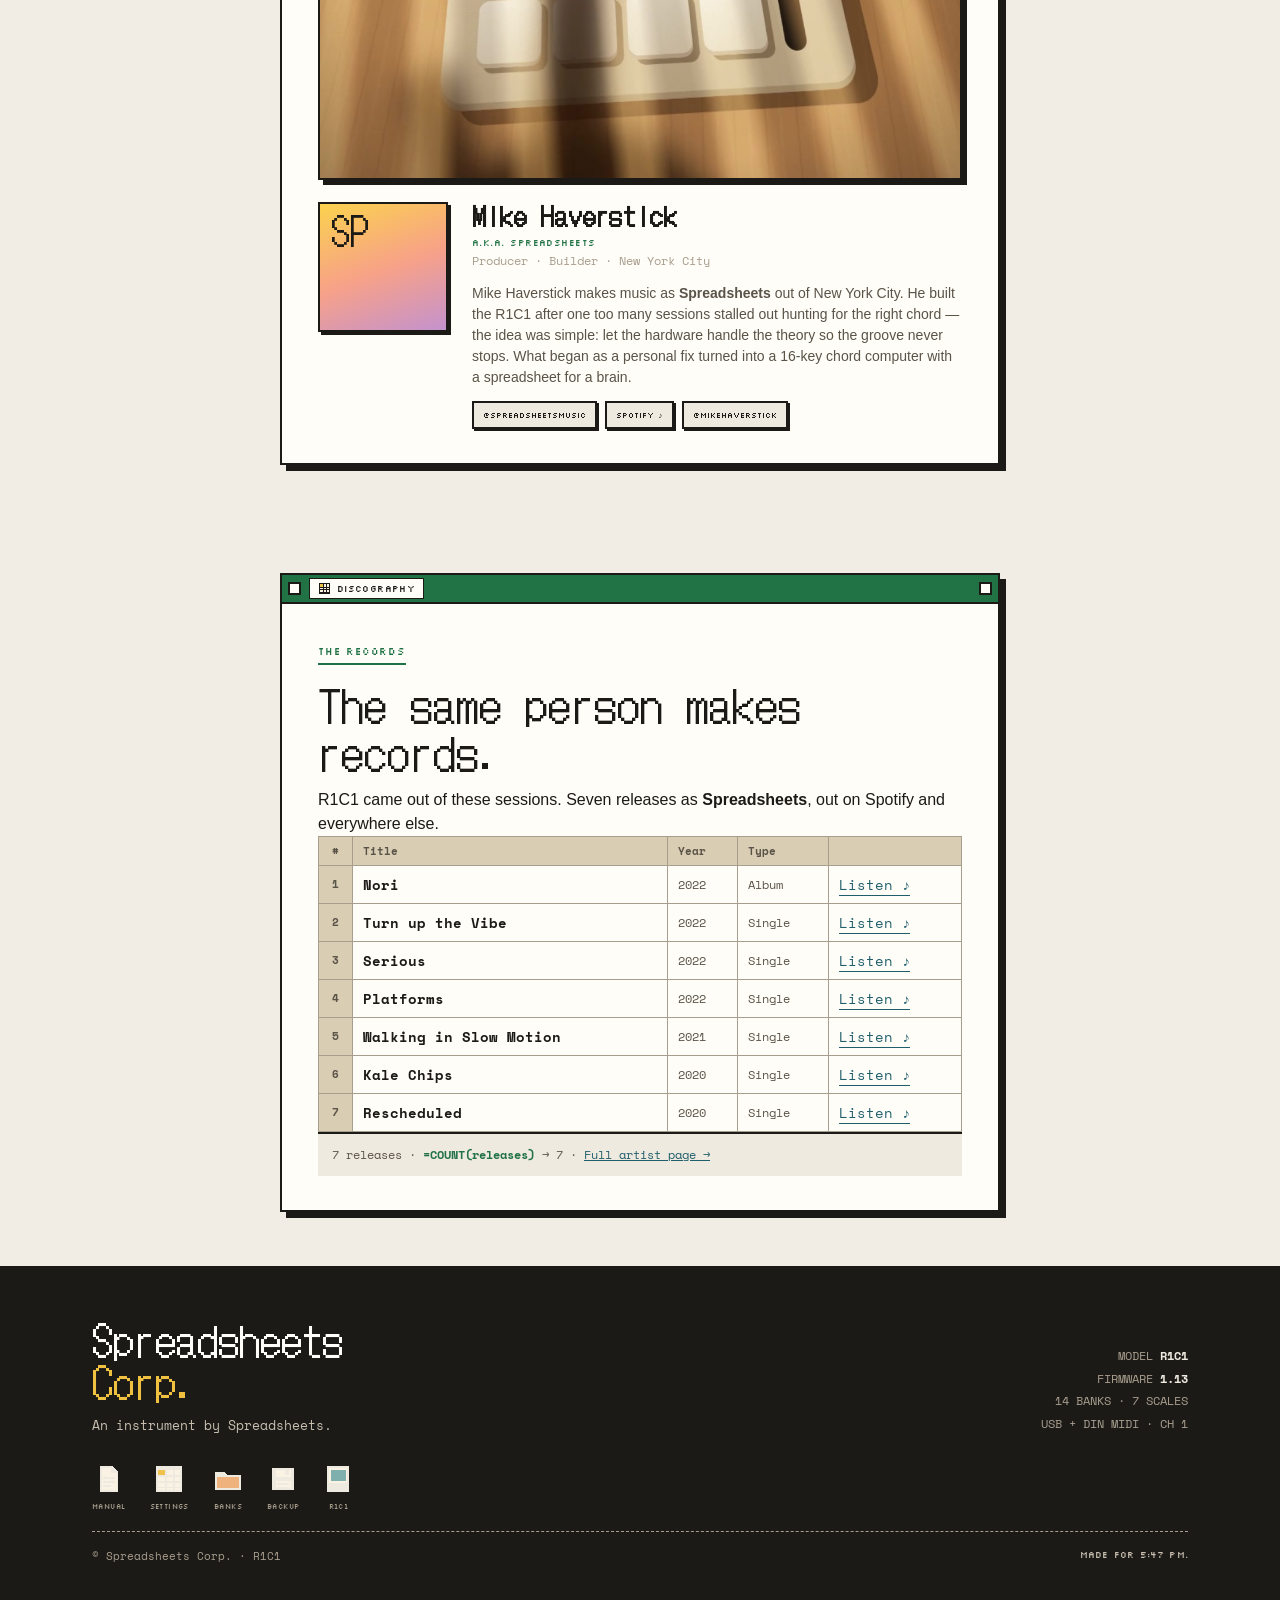
==== commit ddd55259: "Drop the film; show real photographs of the unit instead The embedded riviera film was the last thin" ====
--- a/index.html
+++ b/index.html
@@ -15,7 +15,7 @@
 <meta property="og:url" content="https://spreadsheetsmusic.com/">
 <meta property="og:title" content="R1C1 — 16-Key Chord Computer by Spreadsheets Corp.">
 <meta property="og:description" content="Outsource your music theory. Algorithmic chords, arps and sequencing in four controls, no menus.">
-<meta property="og:image" content="https://spreadsheetsmusic.com/assets/r1c1-film-poster.jpg">
+<meta property="og:image" content="https://spreadsheetsmusic.com/assets/unit-grid.jpg">
 <meta property="og:site_name" content="spreadsheets">
 
 <!-- Twitter / X Card -->
@@ -23,7 +23,7 @@
 <meta name="twitter:url" content="https://spreadsheetsmusic.com/">
 <meta name="twitter:title" content="R1C1 — 16-Key Chord Computer by Spreadsheets Corp.">
 <meta name="twitter:description" content="Outsource your music theory. Algorithmic chords, arps and sequencing in four controls, no menus.">
-<meta name="twitter:image" content="https://spreadsheetsmusic.com/assets/r1c1-film-poster.jpg">
+<meta name="twitter:image" content="https://spreadsheetsmusic.com/assets/unit-grid.jpg">
 
 <!-- Favicon -->
 <link rel="icon" type="image/x-icon" href="/favicon.ico">
@@ -490,11 +490,16 @@
   .hero-inner{padding:30px 0 46px;}
   .hero-win-body{padding:20px 18px 22px;}
 }
-/* ---------- FILM ---------- */
-.filmbox{border:2px solid var(--ink);box-shadow:5px 5px 0 var(--shadow);background:#000;line-height:0;margin-top:6px;}
-.filmbox video{width:100%;height:auto;display:block;}
-.film-cap{font-family:'Space Mono',monospace;font-size:12px;color:var(--ink-2);margin-top:14px;display:flex;justify-content:space-between;flex-wrap:wrap;gap:8px;}
-.film-cap b{color:var(--terra);}
+/* ---------- THE UNIT ---------- */
+.shots{display:grid;grid-template-columns:repeat(3,1fr);gap:10px;margin-top:6px;}
+.shots figure{margin:0;}
+.shots img{width:100%;height:auto;display:block;border:2px solid var(--ink);box-shadow:4px 4px 0 var(--shadow);background:var(--paper-3);}
+.shots figcaption{font-family:'Silkscreen',monospace;font-size:7px;letter-spacing:.06em;color:var(--ink-2);margin-top:7px;line-height:1.5;}
+@media (max-width:640px){.shots{grid-template-columns:1fr;gap:16px;}}
+.listen{margin-top:20px;border:2px solid var(--ink);background:var(--paper-3);padding:13px 14px;box-shadow:4px 4px 0 var(--shadow);}
+.listen-lab{font-family:'Space Mono',monospace;font-size:12px;color:var(--ink-2);margin-bottom:10px;}
+.listen-lab b{color:var(--terra);}
+.listen audio{width:100%;height:34px;display:block;}
 /* ---------- DESK STILL ---------- */
 .deskshot{width:100%;height:auto;display:block;border:2px solid var(--ink);box-shadow:5px 5px 0 var(--shadow);margin-bottom:22px;}
 /* ---------- RECORDS ---------- */
@@ -543,7 +548,7 @@
   <div class="brand"><span class="sun"></span> Spreadsheets&nbsp;Corp.</div>
   <nav>
     <a href="#about">Why</a><a href="#play">How It Works</a><a href="#anatomy">Hardware</a>
-    <a href="#banks">Banks</a><a href="#records">Records</a><a href="#maker">Maker</a><a href="#reference">Reference</a>
+    <a href="#banks">Banks</a><a href="#unit">The&nbsp;Unit</a><a href="#records">Records</a><a href="#maker">Maker</a><a href="#reference">Reference</a>
   </nav>
   <div class="clock" id="clock"><svg class="kare"><use href="#ic-watch"/></svg> <span id="clocktxt">—:—</span></div>
 </div>
@@ -603,22 +608,24 @@
 </section>
 
 <!-- MEMO -->
-<!-- FILM -->
-<section class="band" id="film">
+<!-- THE UNIT -->
+<section class="band" id="unit">
   <div class="wrap">
     <div class="window section-win reveal" style="max-width:720px;margin:0 auto;">
-      <div class="titlebar"><span class="close"></span><span class="ttl"><svg class="kare"><use href="#ic-mac"/></svg> R1C1 &mdash; Demonstration</span><span class="grow"></span><span class="zoom"></span></div>
+      <div class="titlebar"><span class="close"></span><span class="ttl"><svg class="kare"><use href="#ic-mac"/></svg> R1C1 &mdash; Photographs</span><span class="grow"></span><span class="zoom"></span></div>
       <div class="winbody">
-        <span class="eyebrow">Sound on</span>
-        <h2 class="sec">This is the unit playing.</h2>
-        <p>No library music, no sequencer. Twenty-one seconds recorded straight off the hardware &mdash; every chord you hear is one key being pressed.</p>
-        <div class="filmbox">
-          <video controls playsinline preload="none" poster="assets/r1c1-film-poster.jpg" width="1080" height="1080">
-            <source src="assets/r1c1-film.mp4" type="video/mp4">
-            Your browser can&rsquo;t play this video.
-          </video>
-        </div>
-        <div class="film-cap"><span>FILE <b>R1C1.MOV</b> &middot; 21.4s &middot; 1080&times;1080</span><span>Audio: the real unit, one take</span></div>
+        <span class="eyebrow">The actual unit</span>
+        <h2 class="sec">One of one, printed and wired by hand.</h2>
+        <p>Not a render. This is the working prototype &mdash; cream PLA, blank caps, RGB under every key, and a 128&times;128 OLED showing the eight settings as a spreadsheet.</p>
+        <div class="shots">
+          <figure><img src="assets/unit-grid.jpg" alt="The R1C1 from above with every key lit a different colour and the OLED showing SCL MIXOLY, ROOT C, VEL 90, BPM 120." width="1000" height="1000" loading="lazy"><figcaption>Sixteen keys, lit by bank</figcaption></figure>
+          <figure><img src="assets/unit-screen.jpg" alt="Close-up of the R1C1 OLED showing SCALE Mixolydian, ROOT C, BANK, INV 0, VEL 90, STRUM Off, BPM 120, CHORD Spread." width="1000" height="1000" loading="lazy"><figcaption>The eight settings, on the deck</figcaption></figure>
+          <figure><img src="assets/unit-hero.jpg" alt="The R1C1 on a glass desk in low sun, showing the vent slots, encoder knob and the slider channel." width="1000" height="1000" loading="lazy"><figcaption>Vents, encoder, slider channel</figcaption></figure>
+        </div>
+        <div class="listen">
+          <div class="listen-lab"><b>Hear it.</b> 21 seconds, recorded straight off the unit &mdash; no library music, no sequencer.</div>
+          <audio controls preload="none" src="assets/r1c1-audio.m4a"></audio>
+        </div>
       </div>
     </div>
   </div>
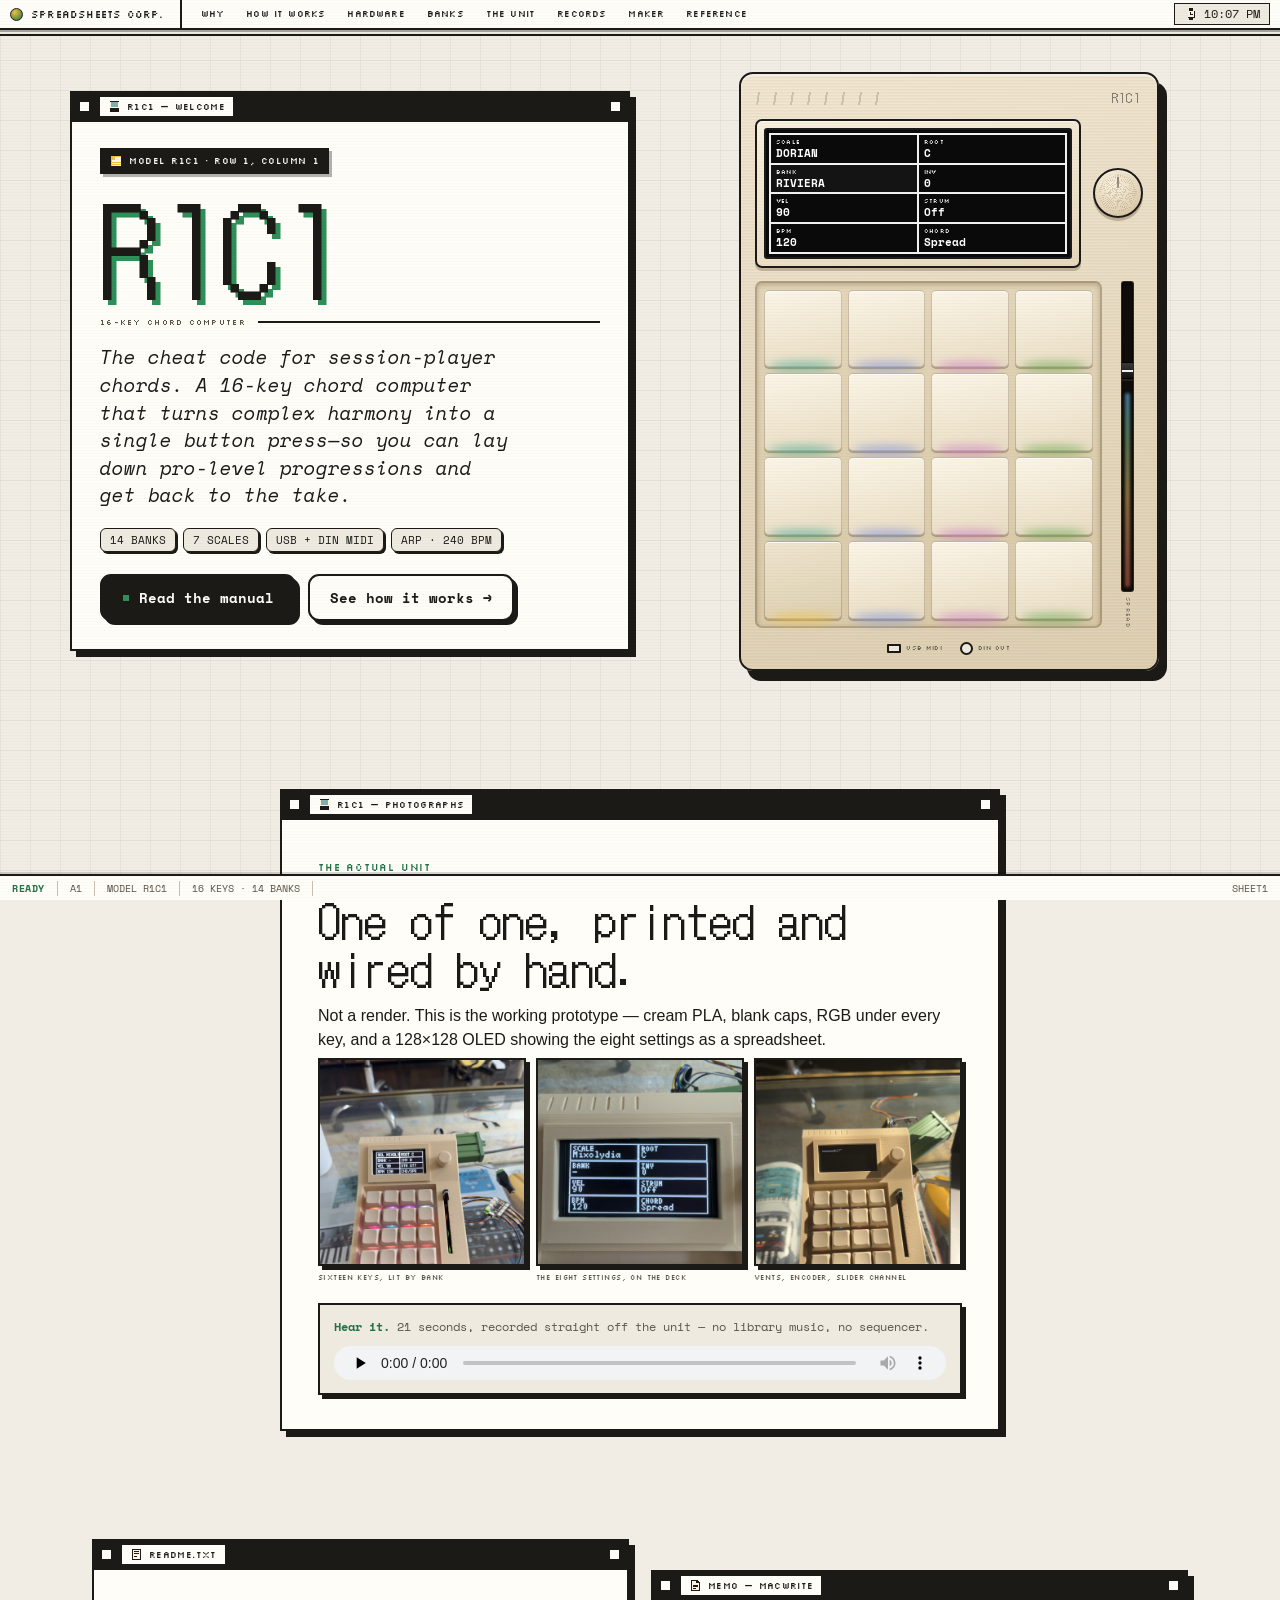
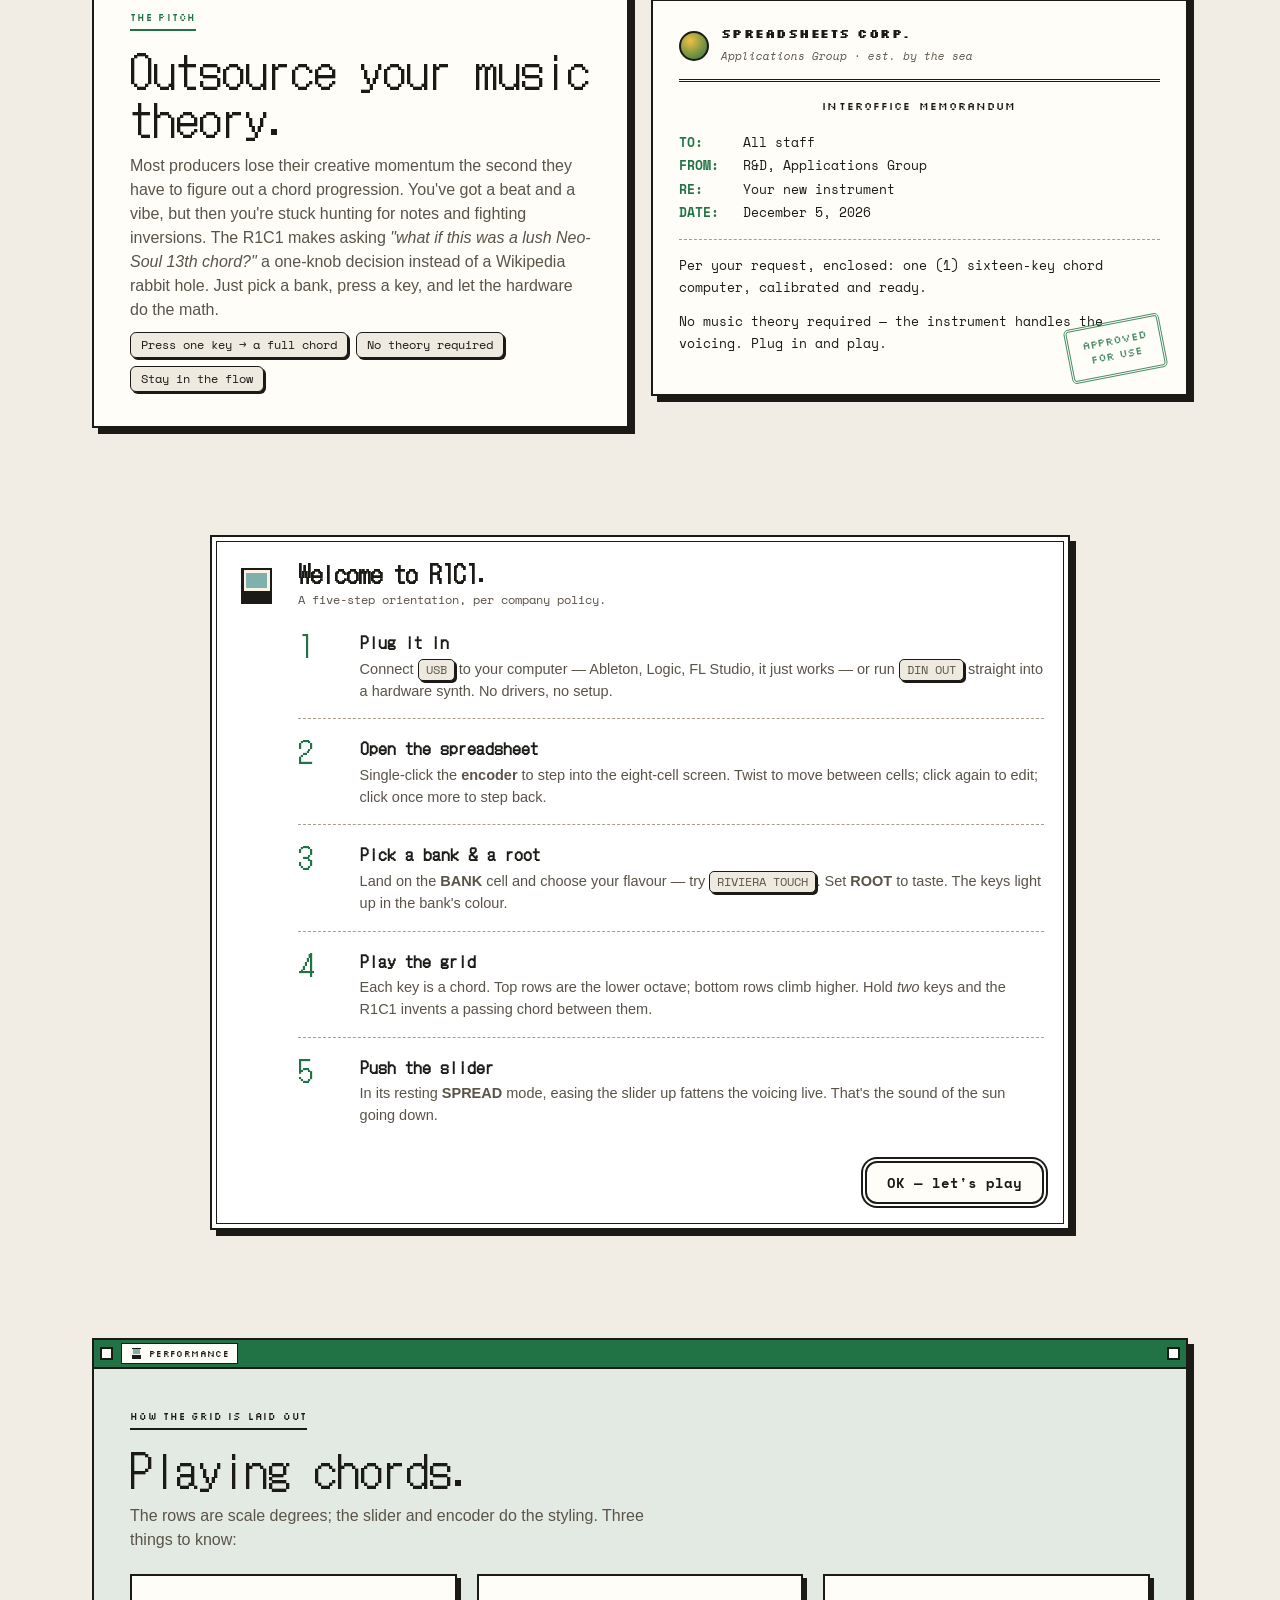
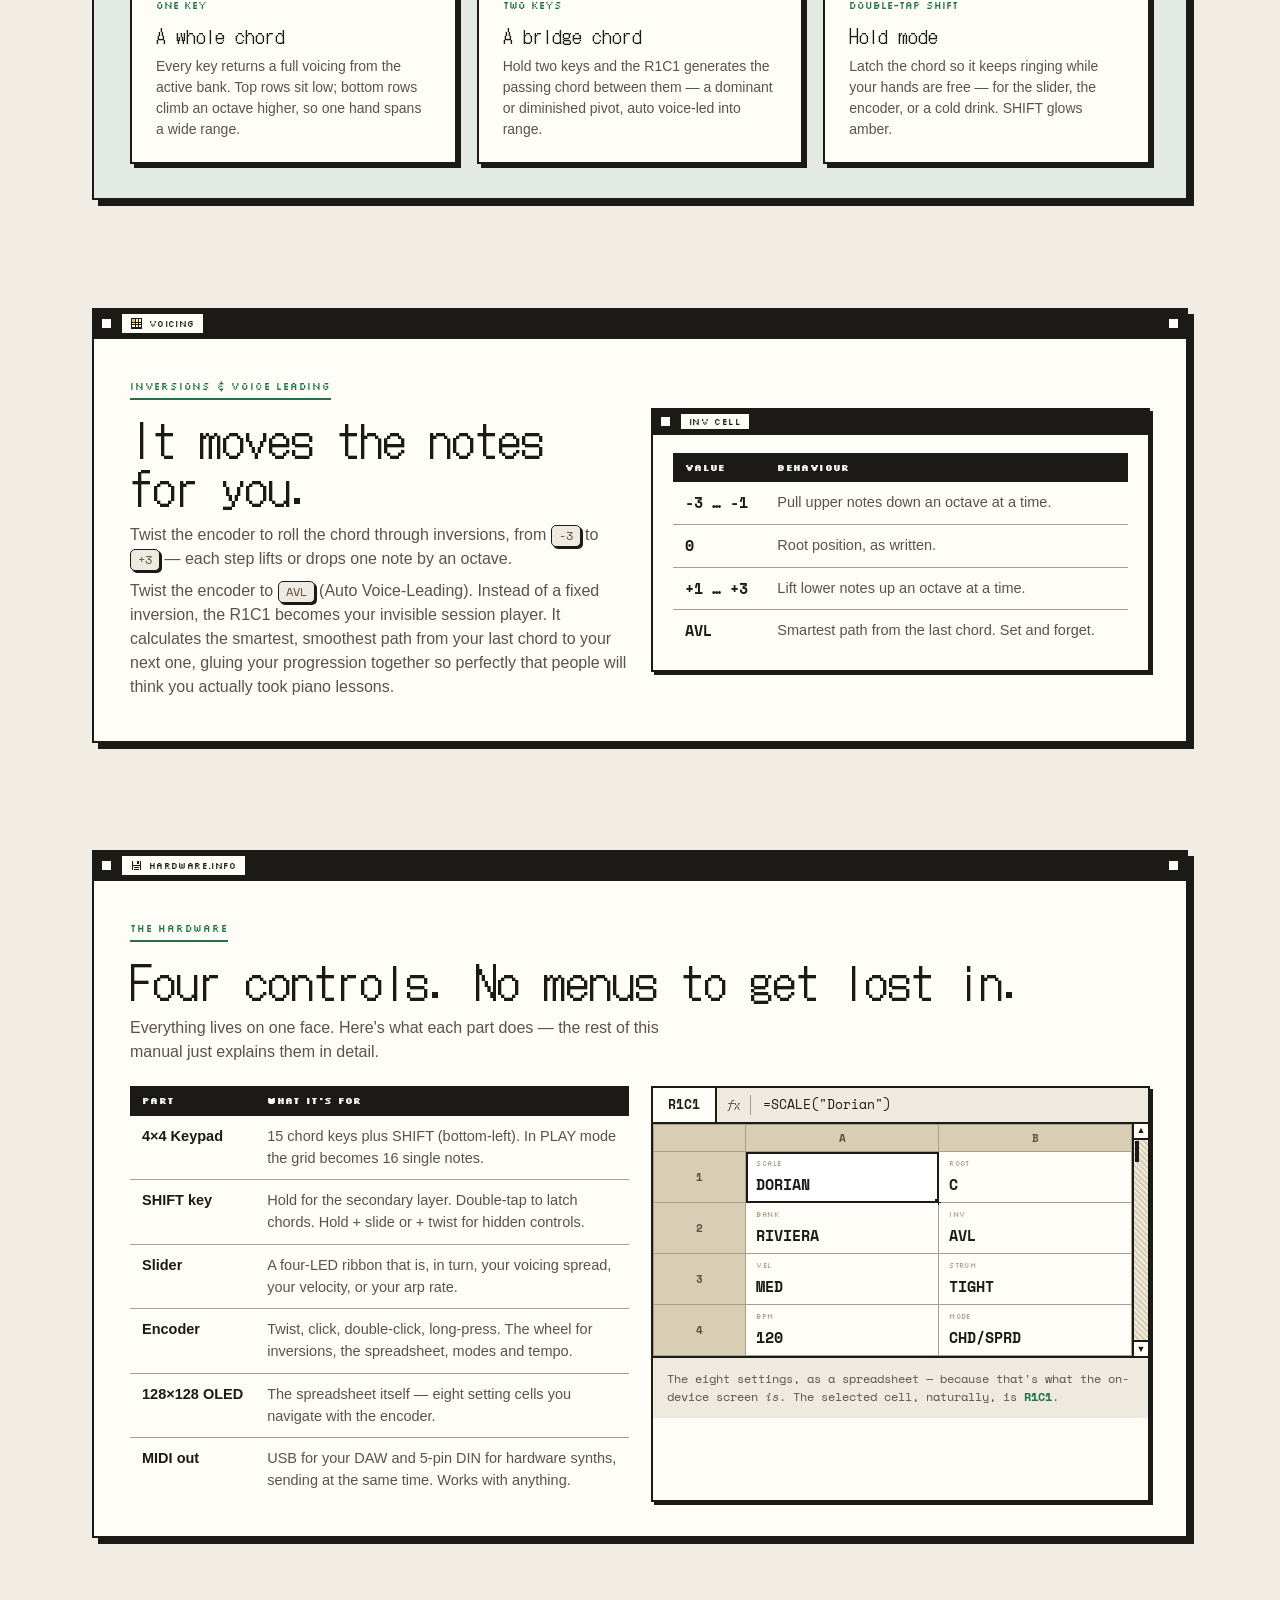
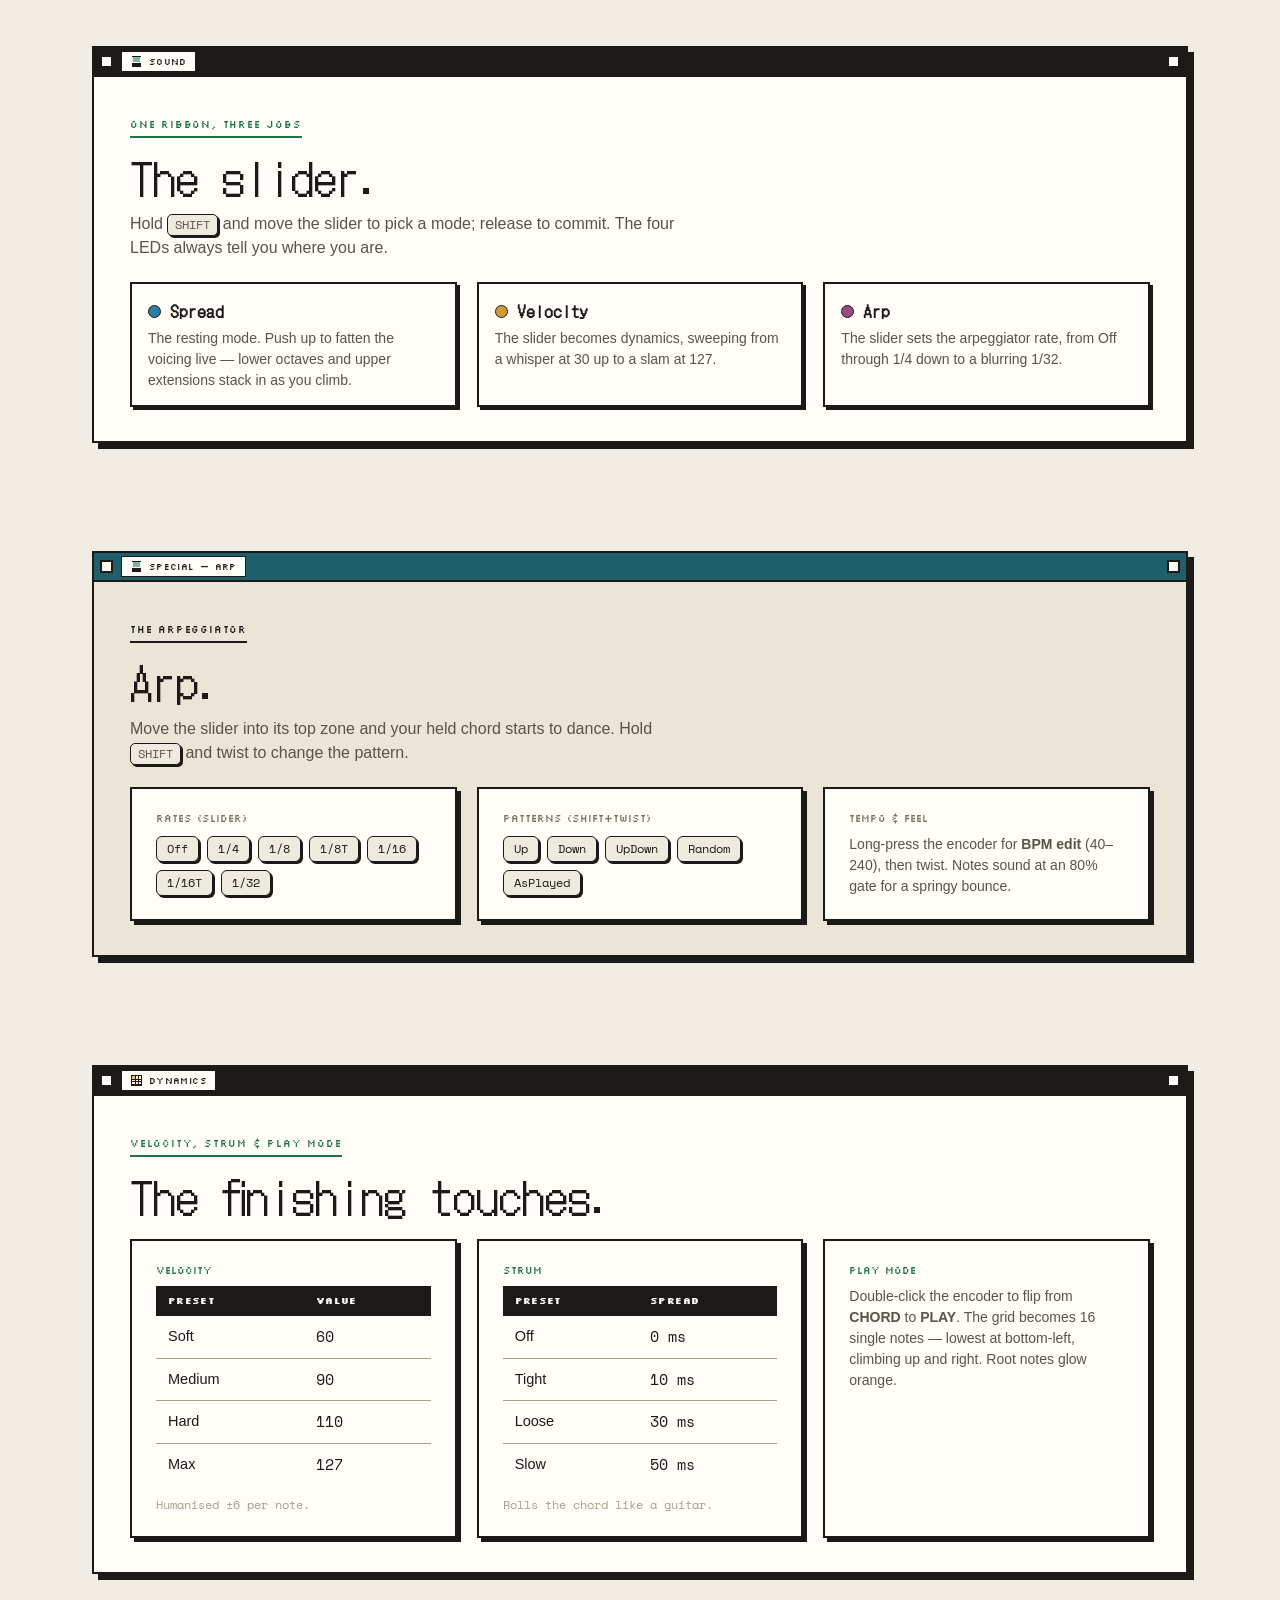
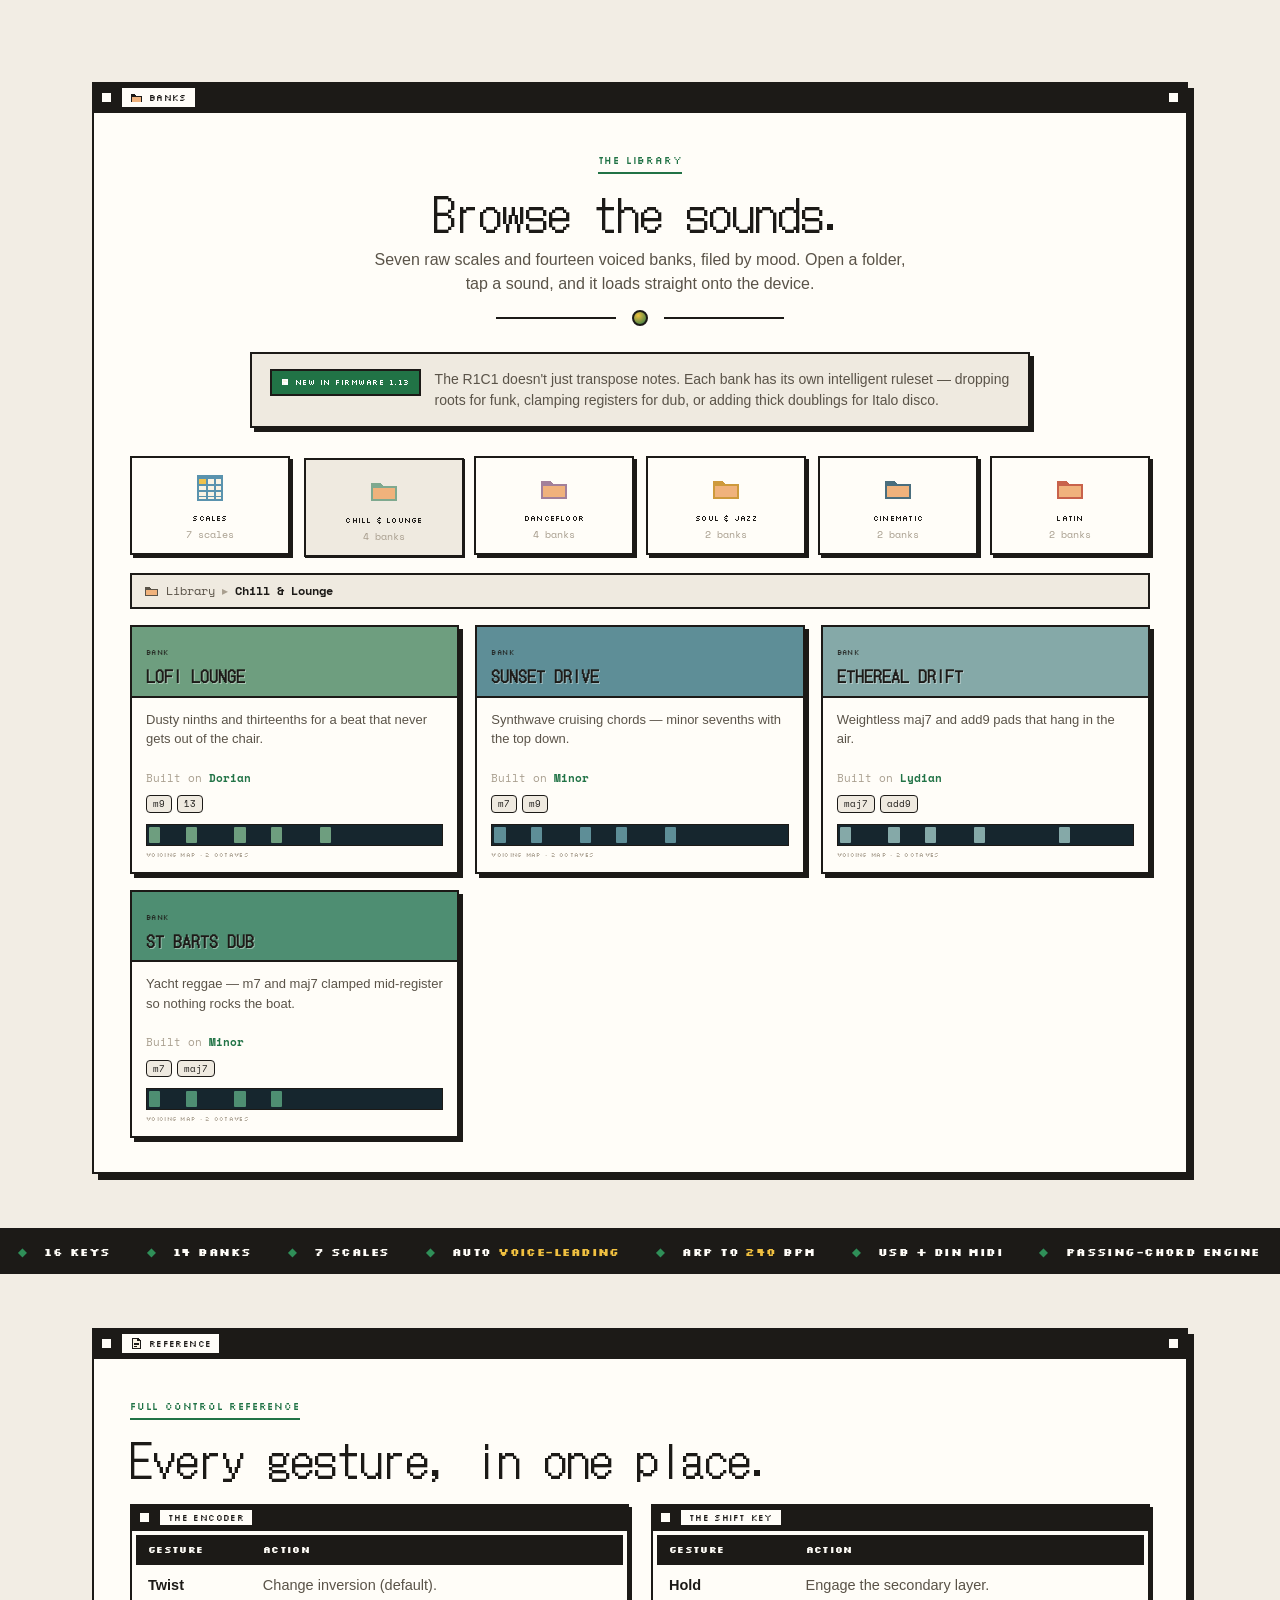
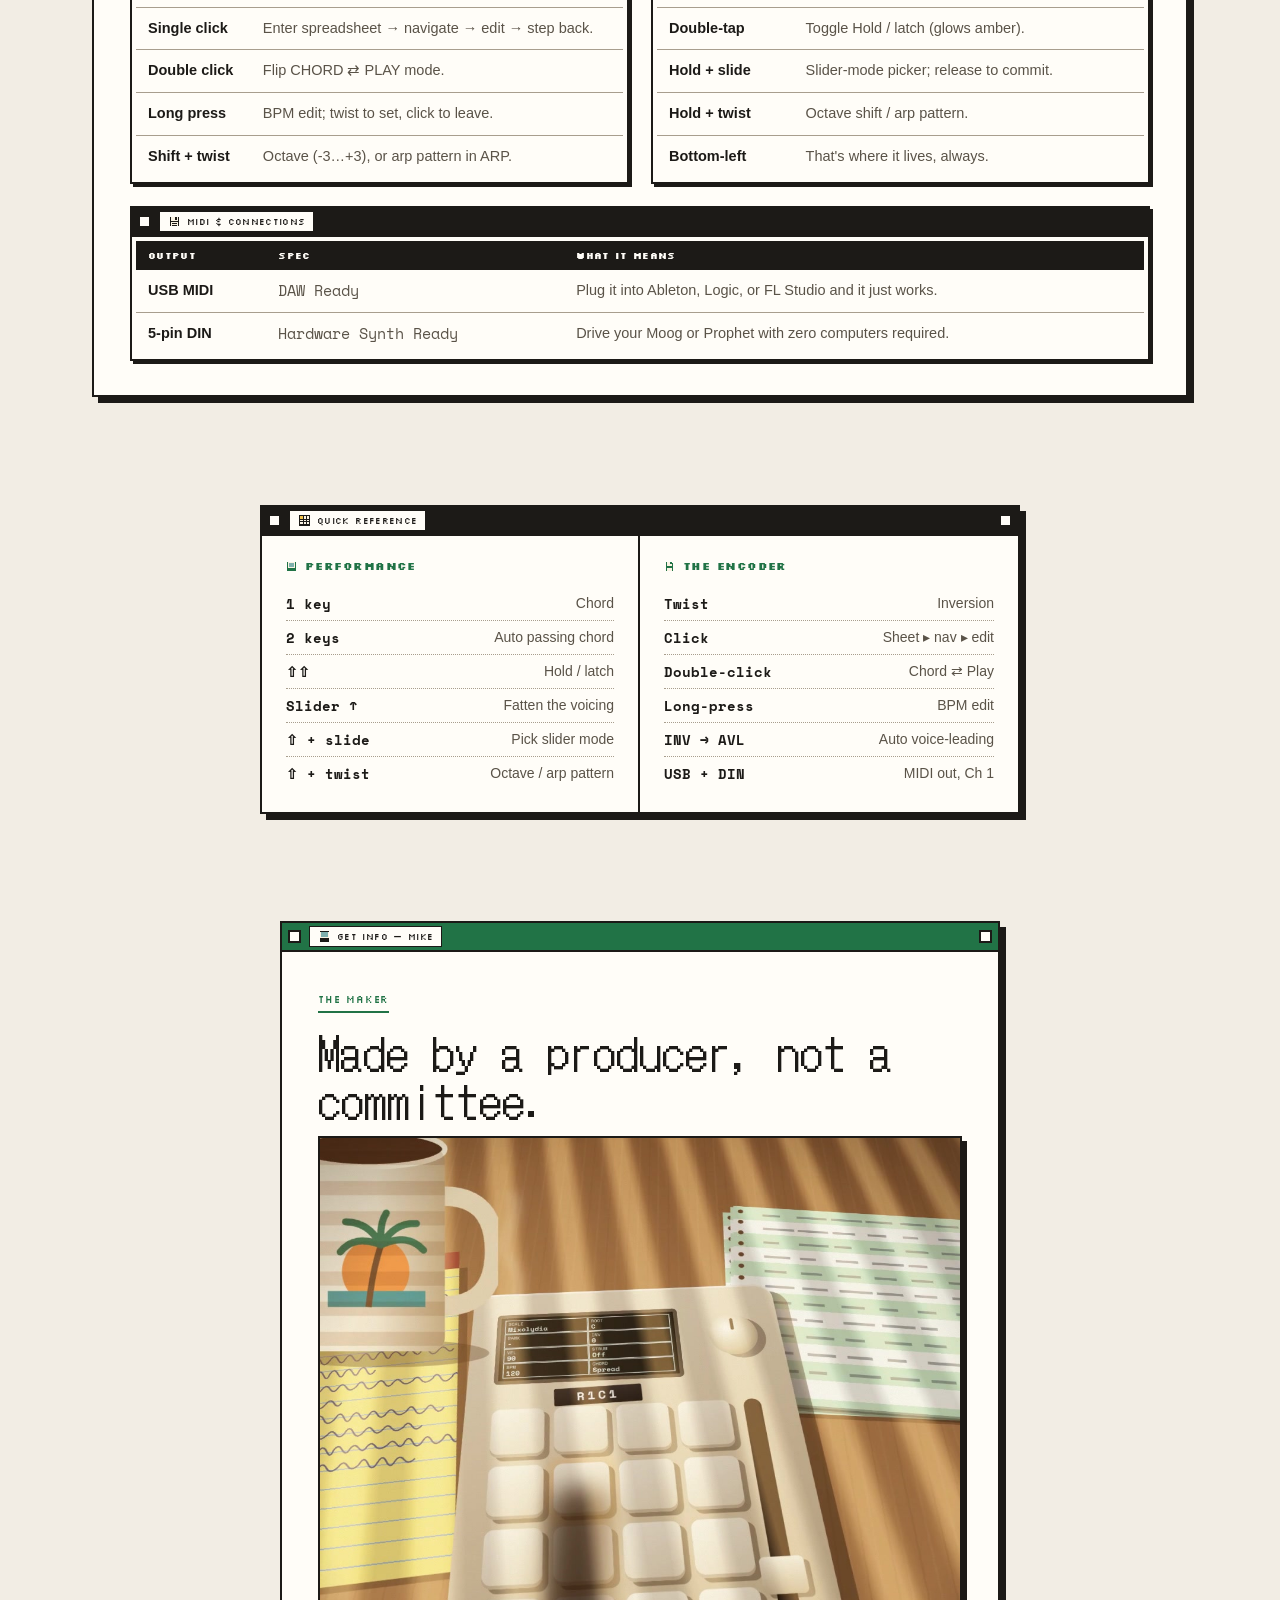
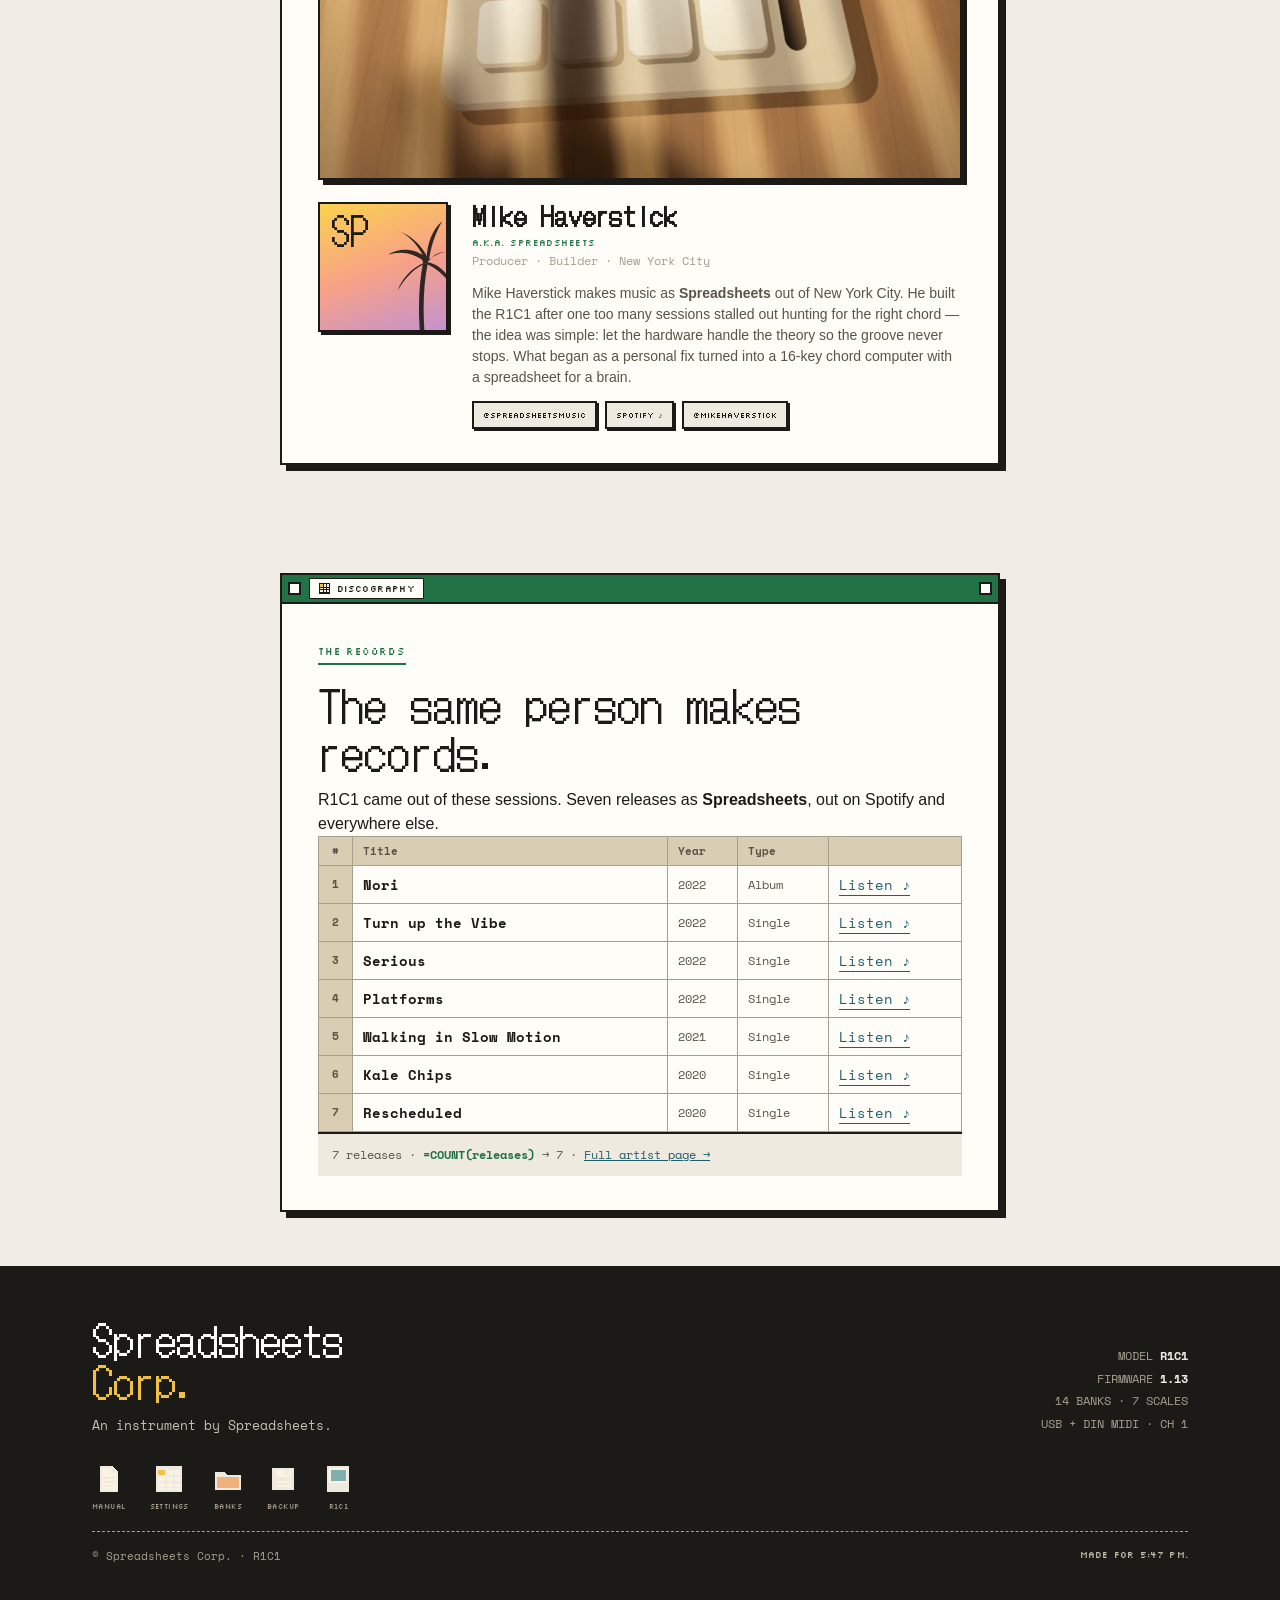
==== commit f19dcbf7: "Remove the dead tropical scenery The sun, ocean, sky reflection and decorative palms were hidden wit" ====
--- a/index.html
+++ b/index.html
@@ -150,16 +150,16 @@
 
 /* ---------- HERO ---------- */
 #top{position:relative;overflow:hidden;}
-.sun-big,.hero-ocean,.sun-reflect,.palm,.sky{display:none!important;}
-.sky{position:absolute;inset:0;z-index:0;background:linear-gradient(180deg,#5FC8E0 0%,#9ADBD6 24%,#FBD667 50%,#F8A878 70%,#F58FA0 100%);}
-.sun-big{position:absolute;left:50%;top:50%;transform:translate(-50%,-50%);width:280px;height:280px;border-radius:50%;z-index:0;background:radial-gradient(circle at 50% 42%,#F6E4B4 0%,#E3BE6A 40%,#D69A57 70%,#BE7154 100%);box-shadow:0 0 0 8px rgba(214,154,87,.2),0 0 80px rgba(214,154,87,.4);}
-.hero-ocean{position:absolute;left:0;right:0;bottom:0;height:26%;z-index:1;background:linear-gradient(180deg,#7FA3A8 0%,#4E7385 100%);border-top:2px solid var(--ink);overflow:hidden;}
-.hero-ocean::before{content:"";position:absolute;inset:0;background:repeating-linear-gradient(to bottom,rgba(255,255,255,.16) 0 1px,transparent 1px 7px);}
-.hero-ocean .sun-reflect{position:absolute;left:50%;top:0;bottom:0;width:74px;transform:translateX(-50%);background:linear-gradient(180deg,rgba(232,194,85,.55),rgba(232,194,85,0));mix-blend-mode:screen;}
-.palm{position:absolute;bottom:0;color:var(--ink);z-index:1;pointer-events:none;opacity:.55;}
-.palm-l{left:-20px;width:152px;height:252px;opacity:.92;}
-.palm-r{right:-14px;width:112px;height:186px;opacity:.85;transform:scaleX(-1);}
-@media(max-width:760px){.palm-r{display:none;}.palm-l{width:104px;height:172px;left:-22px;opacity:.85;}.hero-ocean{height:20%;}}
+
+
+
+
+
+
+
+
+
+@media(max-width:760px){}
 .sea{position:absolute;left:0;right:0;bottom:0;height:30%;z-index:0;background:repeating-linear-gradient(to bottom,rgba(34,66,90,0) 0 2px,rgba(34,66,90,.10) 2px 3px),linear-gradient(180deg,rgba(245,143,160,.28),rgba(63,169,212,.6));}
 .hero-inner{position:relative;z-index:2;padding:42px 0 64px;}
 .hero-grid{display:grid;grid-template-columns:1.05fr .95fr;gap:40px;align-items:center;}
@@ -398,8 +398,8 @@
 .vmap-lab{font-family:'Silkscreen',monospace;font-size:6px;color:var(--ink-3);margin-top:5px;letter-spacing:.05em;text-transform:uppercase;}
 /* MAKER — business card */
 #maker{position:relative;overflow:hidden;}
-.palm-maker{left:6px;bottom:24px;width:96px;height:158px;opacity:.45;z-index:0;}
-@media(max-width:900px){.palm-maker{display:none;}}
+
+@media(max-width:900px){}
 .vcard{display:grid;grid-template-columns:130px 1fr;gap:24px;align-items:start;margin-top:6px;}
 @media(max-width:560px){.vcard{grid-template-columns:1fr;}}
 .vcard .avatar{width:130px;height:130px;border:2px solid var(--ink);box-shadow:3px 3px 0 var(--shadow);background:linear-gradient(160deg,#FBD24E 0%,#F7A188 52%,#C492CE 100%);position:relative;overflow:hidden;}
@@ -555,10 +555,10 @@
 
 <!-- HERO -->
 <section id="top">
-  <div class="sun-big"></div>
-  <div class="hero-ocean" aria-hidden="true"><span class="sun-reflect"></span></div>
-  <svg class="palm palm-l" aria-hidden="true"><use href="#ic-palm"/></svg>
-  <svg class="palm palm-r" aria-hidden="true"><use href="#ic-palm"/></svg>
+  
+  
+  
+  
   <div class="wrap hero-inner">
     <div class="hero-grid">
       <div class="window hero-win">
@@ -922,7 +922,7 @@
 <!-- MAKER -->
 <section class="band" id="maker">
   <div class="wrap">
-    <svg class="palm palm-maker" aria-hidden="true"><use href="#ic-palm"/></svg>
+    
     <div class="window section-win reveal from-right" style="max-width:720px;margin:0 auto;">
       <div class="titlebar active-azure"><span class="close"></span><span class="ttl"><svg class="kare"><use href="#ic-mac"/></svg> Get Info — Mike</span><span class="grow"></span><span class="zoom"></span></div>
       <div class="winbody">
